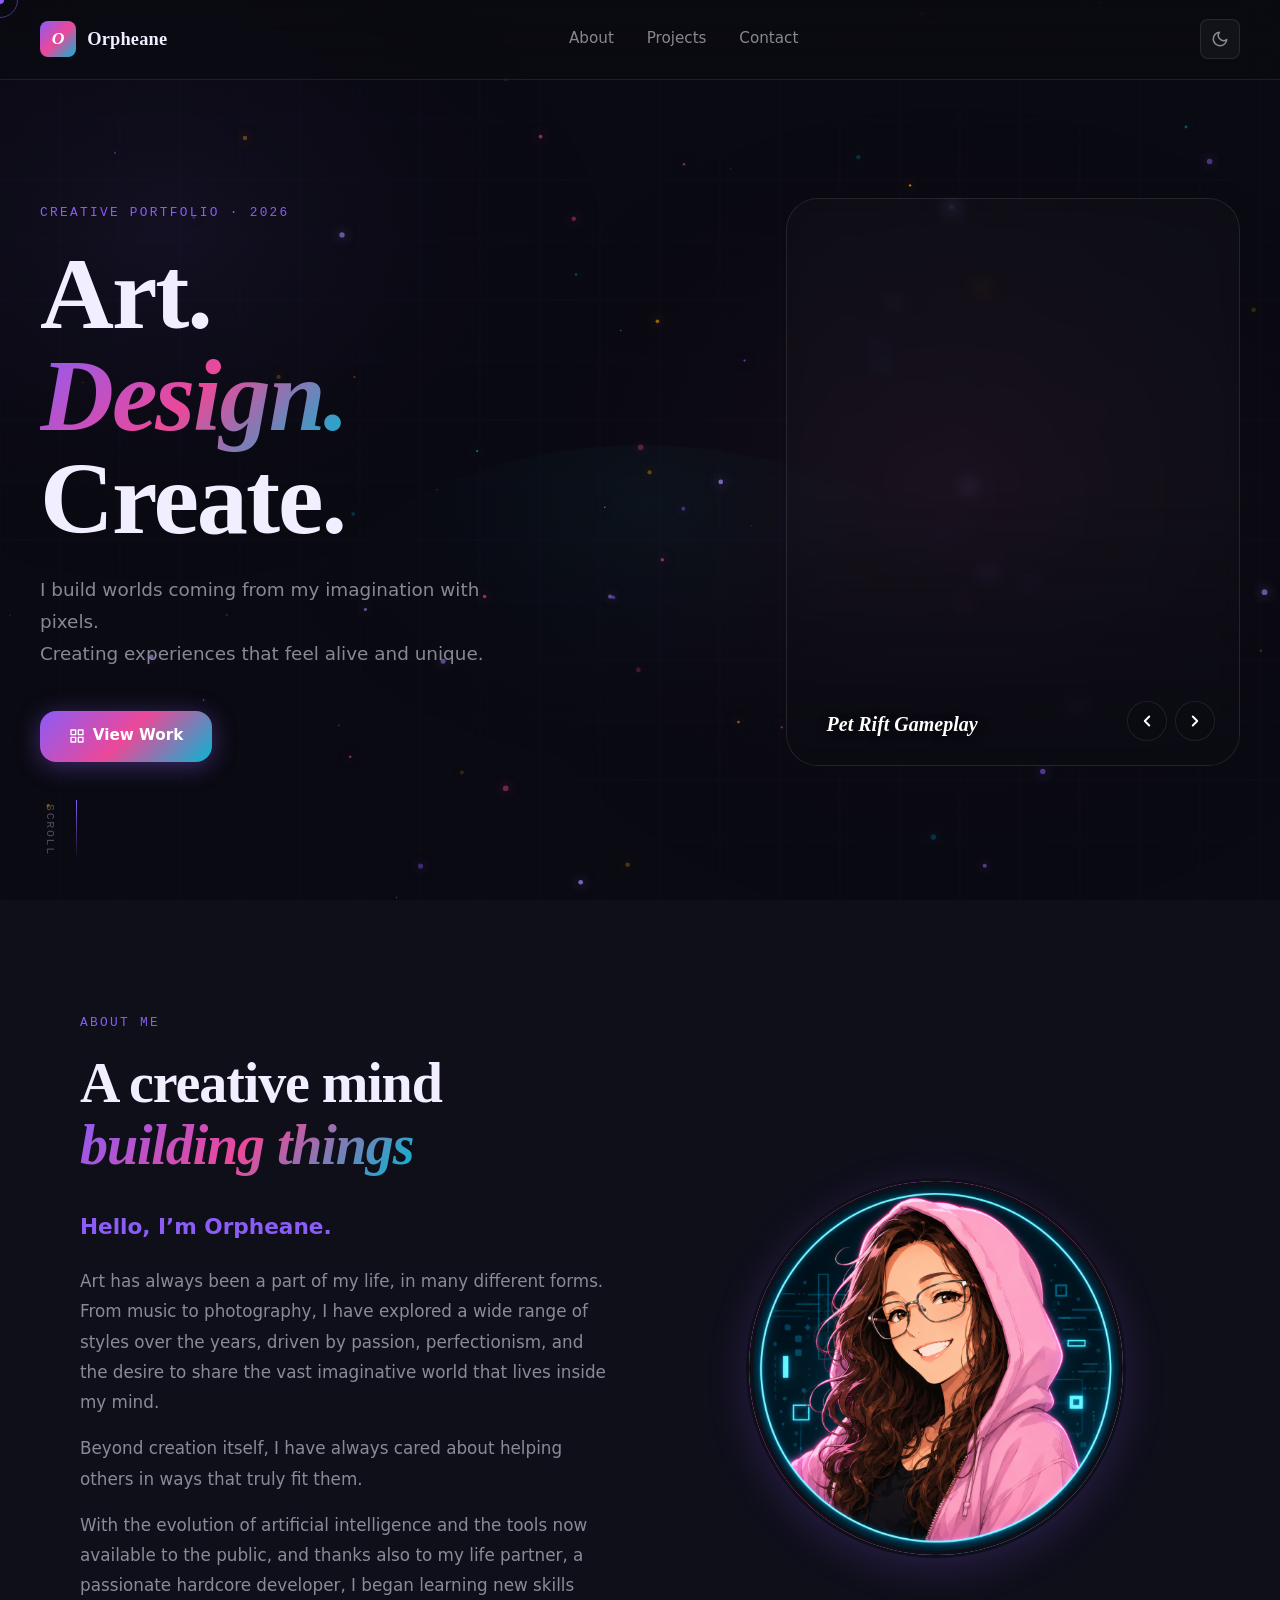
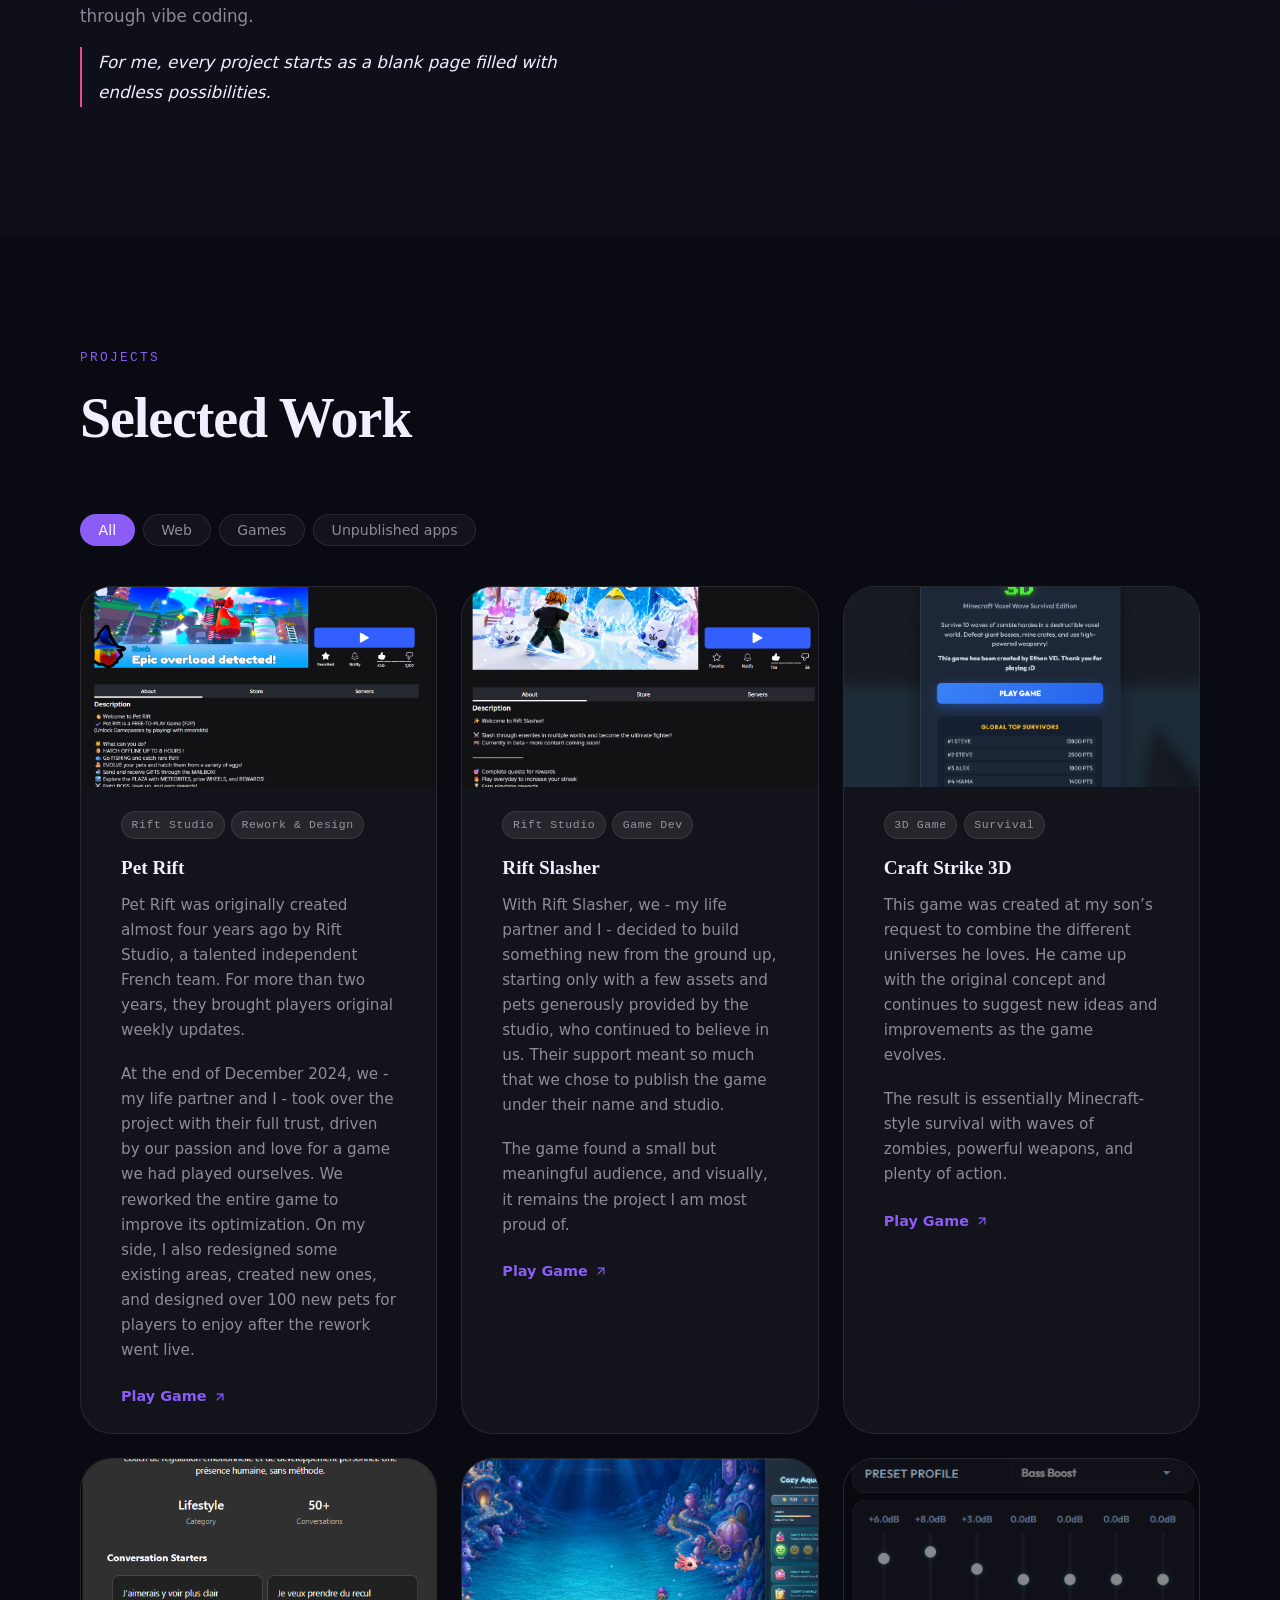
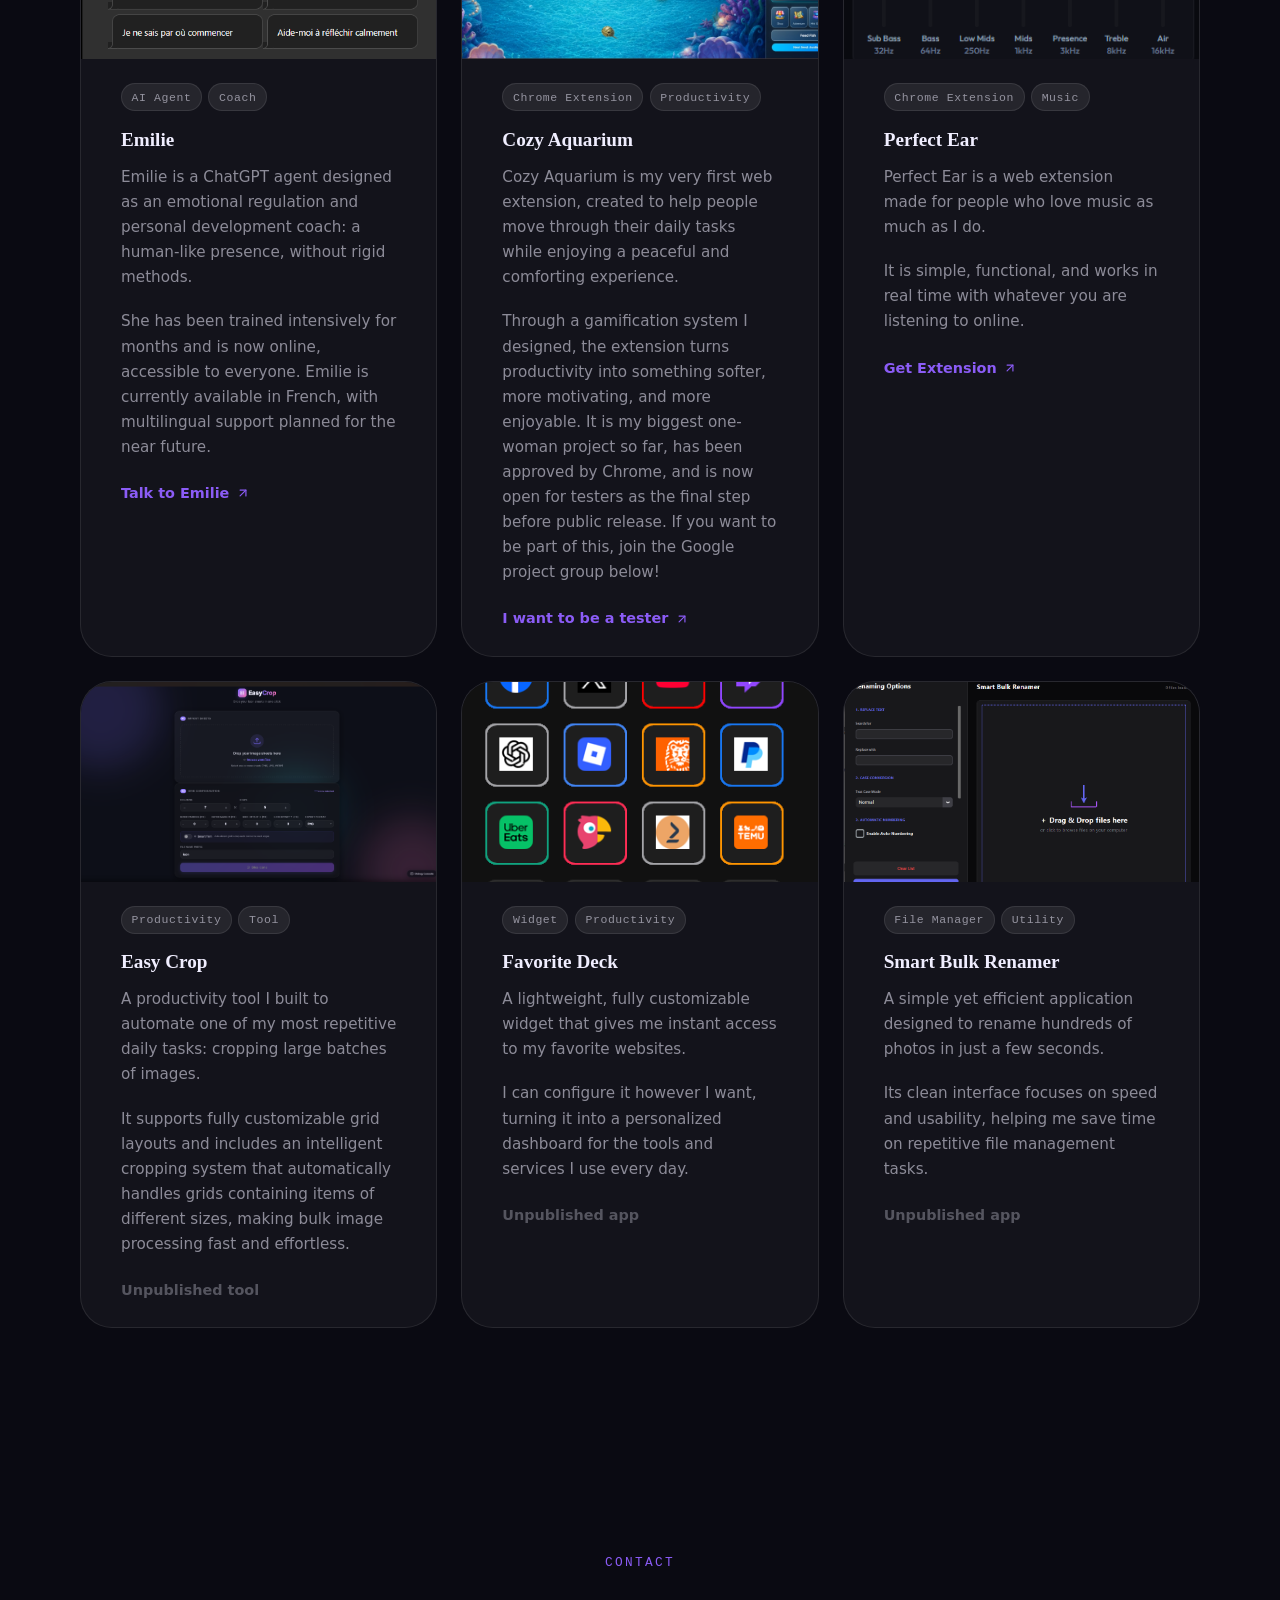
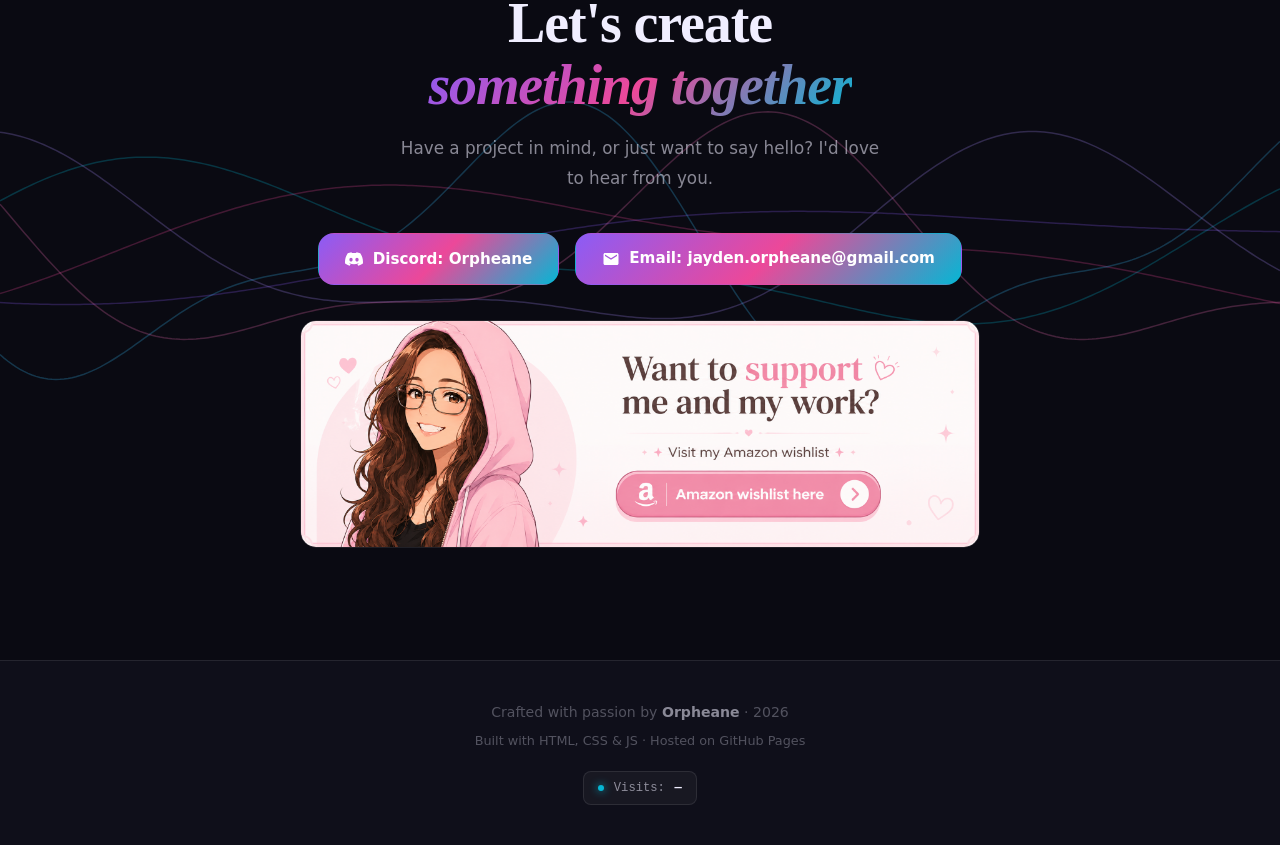
==== index.html @ b806d51a "Restore original intro text and include Chrome approval and beta testing call for Cozy Aquarium" ====
<!doctype html>
<html lang="en" data-theme="dark">
  <head>
    <meta charset="utf-8" />
    <meta name="viewport" content="width=device-width, initial-scale=1" />
    <meta name="description" content="Orpheane — Creative Portfolio. Art, Design, Web Development & Game Development." />
    <meta name="theme-color" content="#0a0a12" />
    <meta property="og:title" content="Orpheane | Creative Portfolio" />
    <meta property="og:description" content="Art, Design, Web & Game Development. Welcome to my creative universe." />
    <meta property="og:type" content="website" />
    <meta property="og:url" content="https://orpheane.github.io" />

    <title>Orpheane | Creative Portfolio</title>

    <!-- Security Headers / Policies -->
    <meta http-equiv="Content-Security-Policy" content="default-src 'self'; script-src 'self' 'unsafe-inline'; style-src 'self' 'unsafe-inline' https://fonts.googleapis.com; font-src 'self' https://fonts.gstatic.com; img-src 'self' data: https://api.visitorbadge.io https://img.shields.io; connect-src 'self' https://countapi.mileshilliard.com https://img.shields.io; media-src 'self'; frame-src 'self';" />
    <meta name="referrer" content="no-referrer-when-downgrade" />

    <!-- Clickjacking defense (Equivalent to X-Frame-Options: SAMEORIGIN) -->
    <script>
      if (self !== top) {
        top.location = self.location;
      }
    </script>

    <!-- JSON-LD Structured Data -->
    <script type="application/ld+json">
    {
      "@context": "https://schema.org",
      "@type": "Person",
      "name": "Orpheane",
      "url": "https://orpheane.github.io",
      "jobTitle": "Creative Developer & Artist",
      "description": "Creative developer and artist working across Art, Design, Web Development and Game Development.",
      "knowsAbout": ["Creative Design", "Web Development", "Game Development", "Digital Art", "UI/UX"]
    }
    </script>

    <link rel="preconnect" href="https://fonts.googleapis.com" />
    <link rel="preconnect" href="https://fonts.gstatic.com" crossorigin />
    <link href="https://fonts.googleapis.com/css2?family=Playfair+Display:ital,wght@0,400;0,700;0,900;1,400;1,700&family=DM+Sans:wght@300;400;500;600&family=DM+Mono:wght@400;500&display=swap" rel="stylesheet" />
    <link rel="stylesheet" href="styles.css?v=1.0.2" />
  </head>
  <body>

    <!-- ─── CUSTOM CURSOR ─────────────────────────────── -->
    <div id="cursor-dot" aria-hidden="true"></div>
    <div id="cursor-ring" aria-hidden="true"></div>

    <!-- ─── HEADER ────────────────────────────────────── -->
    <header class="site-header" id="site-header">
      <a class="brand" href="#top" aria-label="Orpheane — back to top">
        <span class="brand-mark" aria-hidden="true">O</span>
        <span class="brand-name">Orpheane</span>
      </a>

      <nav class="site-nav" aria-label="Main navigation">
        <a href="#about" class="nav-link">About</a>
        <a href="#projects" class="nav-link">Projects</a>
        <a href="#contact" class="nav-link">Contact</a>
      </nav>

      <button class="theme-toggle icon-btn" id="theme-toggle" type="button" aria-label="Toggle light/dark theme">
        <svg id="icon-moon" viewBox="0 0 24 24" fill="none" stroke="currentColor" stroke-width="2" stroke-linecap="round" stroke-linejoin="round" aria-hidden="true"><path d="M21 12.79A9 9 0 1 1 11.21 3 7 7 0 0 0 21 12.79z"/></svg>
        <svg id="icon-sun" viewBox="0 0 24 24" fill="none" stroke="currentColor" stroke-width="2" stroke-linecap="round" stroke-linejoin="round" aria-hidden="true" style="display:none"><circle cx="12" cy="12" r="5"/><line x1="12" y1="1" x2="12" y2="3"/><line x1="12" y1="21" x2="12" y2="23"/><line x1="4.22" y1="4.22" x2="5.64" y2="5.64"/><line x1="18.36" y1="18.36" x2="19.78" y2="19.78"/><line x1="1" y1="12" x2="3" y2="12"/><line x1="21" y1="12" x2="23" y2="12"/><line x1="4.22" y1="19.78" x2="5.64" y2="18.36"/><line x1="18.36" y1="5.64" x2="19.78" y2="4.22"/></svg>
      </button>

      <button class="hamburger icon-btn" id="hamburger" type="button" aria-label="Toggle menu" aria-expanded="false">
        <span></span><span></span><span></span>
      </button>
    </header>

    <!-- Mobile nav overlay -->
    <div class="mobile-nav" id="mobile-nav" aria-hidden="true">
      <nav aria-label="Mobile navigation">
        <a href="#about"    class="mobile-nav-link" tabindex="-1">About</a>
        <a href="#projects" class="mobile-nav-link" tabindex="-1">Projects</a>
        <a href="#contact"  class="mobile-nav-link" tabindex="-1">Contact</a>
      </nav>
    </div>

    <main id="top">

      <!-- ─── HERO ──────────────────────────────────────── -->
      <section class="hero-section" aria-labelledby="hero-title">
        <canvas id="hero-canvas" aria-hidden="true"></canvas>

        <div class="hero-grid-container">
          <div class="hero-content">
            <p class="eyebrow reveal">Creative Portfolio · 2026</p>
            <h1 id="hero-title" class="reveal reveal-delay-1">
              Art.<br/>
              <em>Design.</em><br/>
              Create.
            </h1>
            <p class="hero-lead reveal reveal-delay-2">
              I build worlds coming from my imagination with pixels.<br/>
              Creating experiences that feel alive and unique.
            </p>
            <div class="hero-ctas reveal reveal-delay-3">
              <a class="btn btn-primary" href="#projects">
                <svg viewBox="0 0 24 24" fill="none" stroke="currentColor" stroke-width="2" stroke-linecap="round" stroke-linejoin="round" aria-hidden="true"><rect x="3" y="3" width="7" height="7"/><rect x="14" y="3" width="7" height="7"/><rect x="14" y="14" width="7" height="7"/><rect x="3" y="14" width="7" height="7"/></svg>
                View Work
              </a>
            </div>
          </div>

          <!-- Hero right-side slider/carousel -->
          <div class="hero-slider-wrapper reveal reveal-delay-2">
            <div class="slider-controls">
              <button class="slider-btn prev" type="button" aria-label="Previous image">
                <svg viewBox="0 0 24 24" fill="none" stroke="currentColor" stroke-width="2.5" stroke-linecap="round" stroke-linejoin="round" aria-hidden="true"><polyline points="15 18 9 12 15 6"/></svg>
              </button>
              <button class="slider-btn next" type="button" aria-label="Next image">
                <svg viewBox="0 0 24 24" fill="none" stroke="currentColor" stroke-width="2.5" stroke-linecap="round" stroke-linejoin="round" aria-hidden="true"><polyline points="9 18 15 12 9 6"/></svg>
              </button>
            </div>
            <div class="hero-slider" id="hero-slider">
              <div class="slider-track" id="slider-track">
                <div class="slider-item">
                  <video class="hover-video" loop muted playsinline preload="auto">
                    <source src="assets/pet_rift_video.mp4" type="video/mp4" />
                  </video>
                  <div class="item-overlay"><span>Pet Rift Gameplay</span></div>
                </div>
                <div class="slider-item">
                  <video class="hover-video" loop muted playsinline preload="auto">
                    <source src="assets/rift_slasher_video.mp4" type="video/mp4" />
                  </video>
                  <div class="item-overlay"><span>Rift Slasher Battle</span></div>
                </div>
                <div class="slider-item">
                  <video class="hover-video" loop muted playsinline preload="auto">
                    <source src="assets/rift_slasher_map_video.mp4" type="video/mp4" />
                  </video>
                  <div class="item-overlay"><span>Rift Slasher Map</span></div>
                </div>
              </div>
            </div>
          </div>
        </div>

        <div class="hero-scroll-hint" aria-hidden="true">
          <span>Scroll</span>
          <div class="scroll-line"></div>
        </div>
      </section>

      <!-- ─── ABOUT ──────────────────────────────────────── -->
      <section class="section about-section" id="about" aria-labelledby="about-title">
        <div class="section-inner">
          <div class="about-text">
            <p class="eyebrow reveal">About Me</p>
            <h2 id="about-title" class="reveal reveal-delay-1">A creative mind<br/><em>building things</em></h2>
            
            <div class="about-spacer"></div>

            <div class="body-paragraphs reveal reveal-delay-2">
              <p class="body-text highlight-intro">Hello, I’m Orpheane.</p>
              <p class="body-text">
                Art has always been a part of my life, in many different forms. From music to photography, I have explored a wide range of styles over the years, driven by passion, perfectionism, and the desire to share the vast imaginative world that lives inside my mind.
              </p>
              <p class="body-text">
                Beyond creation itself, I have always cared about helping others in ways that truly fit them.
              </p>
              <p class="body-text">
                With the evolution of artificial intelligence and the tools now available to the public, and thanks also to my life partner, a passionate hardcore developer, I began learning new skills through vibe coding.
              </p>
              <p class="body-text text-conclusion">
                For me, every project starts as a blank page filled with endless possibilities.
              </p>
            </div>
          </div>

          <div class="about-profile reveal reveal-delay-2">
            <div class="profile-image-container">
              <img src="assets/profile.jpg" alt="Orpheane's Profile Picture" />
              <div class="profile-glow"></div>
            </div>
          </div>
        </div>
      </section>

      <!-- ─── PROJECTS ──────────────────────────────────── -->
      <section class="section projects-section" id="projects" aria-labelledby="projects-title">
        <div class="section-inner">
          <div class="section-header">
            <p class="eyebrow reveal">Projects</p>
            <h2 id="projects-title" class="reveal reveal-delay-1">Selected Work</h2>
          </div>

          <div class="project-filters reveal reveal-delay-2" role="list" aria-label="Project filters">
            <button class="filter-btn active" data-filter="all" type="button" role="listitem">All</button>
            <button class="filter-btn" data-filter="web" type="button" role="listitem">Web</button>
            <button class="filter-btn" data-filter="game" type="button" role="listitem">Games</button>
            <button class="filter-btn" data-filter="unpublished" type="button" role="listitem">Unpublished apps</button>
          </div>

          <div class="projects-grid" id="projects-grid">

            <!-- ─── GAMES ─── -->
            <article class="project-card reveal reveal-delay-2" data-category="game" tabindex="0" aria-label="Project: Pet Rift">
              <div class="project-visual" aria-hidden="true">
                <img class="project-img-preview" src="assets/pet_rift.png" alt="Pet Rift Game Screenshot" />
                <div class="zoom-icon-overlay">
                  <svg viewBox="0 0 24 24" fill="none" stroke="currentColor" stroke-width="2.5" stroke-linecap="round" stroke-linejoin="round"><circle cx="11" cy="11" r="8"/><line x1="21" y1="21" x2="16.65" y2="16.65"/><line x1="11" y1="8" x2="11" y2="14"/><line x1="8" y1="11" x2="14" y2="11"/></svg>
                </div>
              </div>
              <div class="project-info">
                <div class="project-tags">
                  <span class="tag">Rift Studio</span>
                  <span class="tag">Rework &amp; Design</span>
                </div>
                <h3>Pet Rift</h3>
                <p>
                  Pet Rift was originally created almost four years ago by Rift Studio, a talented independent French team. For more than two years, they brought players original weekly updates.
                </p>
                <p style="font-size: 0.95rem; color: var(--text-muted); margin-bottom: 1.2rem; line-height: 1.65;">
                  At the end of December 2024, we - my life partner and I - took over the project with their full trust, driven by our passion and love for a game we had played ourselves. We reworked the entire game to improve its optimization. On my side, I also redesigned some existing areas, created new ones, and designed over 100 new pets for players to enjoy after the rework went live.
                </p>
                <a class="project-link" href="https://www.roblox.com/games/11668367765/Pet-Rift" target="_blank" rel="noopener noreferrer" aria-label="Play Pet Rift on Roblox">
                  Play Game
                  <svg viewBox="0 0 24 24" fill="none" stroke="currentColor" stroke-width="2" stroke-linecap="round" stroke-linejoin="round" aria-hidden="true"><line x1="7" y1="17" x2="17" y2="7"/><polyline points="7 7 17 7 17 17"/></svg>
                </a>
              </div>
            </article>

            <article class="project-card reveal reveal-delay-3" data-category="game" tabindex="0" aria-label="Project: Rift Slasher">
              <div class="project-visual" aria-hidden="true">
                <img class="project-img-preview" src="assets/rift_slasher.png" alt="Rift Slasher Game Screenshot" />
                <div class="zoom-icon-overlay">
                  <svg viewBox="0 0 24 24" fill="none" stroke="currentColor" stroke-width="2.5" stroke-linecap="round" stroke-linejoin="round"><circle cx="11" cy="11" r="8"/><line x1="21" y1="21" x2="16.65" y2="16.65"/><line x1="11" y1="8" x2="11" y2="14"/><line x1="8" y1="11" x2="14" y2="11"/></svg>
                </div>
              </div>
              <div class="project-info">
                <div class="project-tags">
                  <span class="tag">Rift Studio</span>
                  <span class="tag">Game Dev</span>
                </div>
                <h3>Rift Slasher</h3>
                <p>
                  With Rift Slasher, we - my life partner and I - decided to build something new from the ground up, starting only with a few assets and pets generously provided by the studio, who continued to believe in us. Their support meant so much that we chose to publish the game under their name and studio.
                </p>
                <p style="font-size: 0.95rem; color: var(--text-muted); margin-bottom: 1.2rem; line-height: 1.65;">
                  The game found a small but meaningful audience, and visually, it remains the project I am most proud of.
                </p>
                <a class="project-link" href="https://www.roblox.com/games/17255321367/Rift-Slasher" target="_blank" rel="noopener noreferrer" aria-label="Play Rift Slasher on Roblox">
                  Play Game
                  <svg viewBox="0 0 24 24" fill="none" stroke="currentColor" stroke-width="2" stroke-linecap="round" stroke-linejoin="round" aria-hidden="true"><line x1="7" y1="17" x2="17" y2="7"/><polyline points="7 7 17 7 17 17"/></svg>
                </a>
              </div>
            </article>

            <article class="project-card reveal reveal-delay-1" data-category="game" tabindex="0" aria-label="Project: Craft Strike 3D">
              <div class="project-visual" aria-hidden="true">
                <img class="project-img-preview" src="assets/craft_strike_3d.png" alt="Craft Strike 3D Game Screenshot" />
                <div class="zoom-icon-overlay">
                  <svg viewBox="0 0 24 24" fill="none" stroke="currentColor" stroke-width="2.5" stroke-linecap="round" stroke-linejoin="round"><circle cx="11" cy="11" r="8"/><line x1="21" y1="21" x2="16.65" y2="16.65"/><line x1="11" y1="8" x2="11" y2="14"/><line x1="8" y1="11" x2="14" y2="11"/></svg>
                </div>
              </div>
              <div class="project-info">
                <div class="project-tags">
                  <span class="tag">3D Game</span>
                  <span class="tag">Survival</span>
                </div>
                <h3>Craft Strike 3D</h3>
                <p>
                  This game was created at my son’s request to combine the different universes he loves. He came up with the original concept and continues to suggest new ideas and improvements as the game evolves.
                </p>
                <p style="font-size: 0.95rem; color: var(--text-muted); margin-bottom: 1.2rem; line-height: 1.65;">
                  The result is essentially Minecraft-style survival with waves of zombies, powerful weapons, and plenty of action.
                </p>
                <a class="project-link" href="https://craftstrike3d.netlify.app/" target="_blank" rel="noopener noreferrer" aria-label="Play Craft Strike 3D on Netlify">
                  Play Game
                  <svg viewBox="0 0 24 24" fill="none" stroke="currentColor" stroke-width="2" stroke-linecap="round" stroke-linejoin="round" aria-hidden="true"><line x1="7" y1="17" x2="17" y2="7"/><polyline points="7 7 17 7 17 17"/></svg>
                </a>
              </div>
            </article>

            <!-- ─── WEB ─── -->
            <article class="project-card reveal reveal-delay-1" data-category="web" tabindex="0" aria-label="Project: Emilie">
              <div class="project-visual" aria-hidden="true">
                <img class="project-img-preview" src="assets/emilie.png" alt="Emilie AI Coach Screenshot" />
                <div class="zoom-icon-overlay">
                  <svg viewBox="0 0 24 24" fill="none" stroke="currentColor" stroke-width="2.5" stroke-linecap="round" stroke-linejoin="round"><circle cx="11" cy="11" r="8"/><line x1="21" y1="21" x2="16.65" y2="16.65"/><line x1="11" y1="8" x2="11" y2="14"/><line x1="8" y1="11" x2="14" y2="11"/></svg>
                </div>
              </div>
              <div class="project-info">
                <div class="project-tags">
                  <span class="tag">AI Agent</span>
                  <span class="tag">Coach</span>
                </div>
                <h3>Emilie</h3>
                <p>
                  Emilie is a ChatGPT agent designed as an emotional regulation and personal development coach: a human-like presence, without rigid methods.
                </p>
                <p style="font-size: 0.95rem; color: var(--text-muted); margin-bottom: 1.2rem; line-height: 1.65;">
                  She has been trained intensively for months and is now online, accessible to everyone. Emilie is currently available in French, with multilingual support planned for the near future.
                </p>
                <a class="project-link" href="https://chatgpt.com/g/g-697e383eec7081919125f11c37d87315-emilie" target="_blank" rel="noopener noreferrer" aria-label="Visit Emilie AI Coach">
                  Talk to Emilie
                  <svg viewBox="0 0 24 24" fill="none" stroke="currentColor" stroke-width="2" stroke-linecap="round" stroke-linejoin="round" aria-hidden="true"><line x1="7" y1="17" x2="17" y2="7"/><polyline points="7 7 17 7 17 17"/></svg>
                </a>
              </div>
            </article>

            <article class="project-card reveal reveal-delay-2" data-category="web" tabindex="0" aria-label="Project: Cozy Aquarium">
              <div class="project-visual" aria-hidden="true">
                <img class="project-img-preview" src="assets/cozy_aquarium.jpg" alt="Cozy Aquarium Extension Screenshot" />
                <div class="zoom-icon-overlay">
                  <svg viewBox="0 0 24 24" fill="none" stroke="currentColor" stroke-width="2.5" stroke-linecap="round" stroke-linejoin="round"><circle cx="11" cy="11" r="8"/><line x1="21" y1="21" x2="16.65" y2="16.65"/><line x1="11" y1="8" x2="11" y2="14"/><line x1="8" y1="11" x2="14" y2="11"/></svg>
                </div>
              </div>
              <div class="project-info">
                <div class="project-tags">
                  <span class="tag">Chrome Extension</span>
                  <span class="tag">Productivity</span>
                </div>
                <h3>Cozy Aquarium</h3>
                <p>
                  Cozy Aquarium is my very first web extension, created to help people move through their daily tasks while enjoying a peaceful and comforting experience.
                </p>
                <p style="font-size: 0.95rem; color: var(--text-muted); margin-bottom: 1.2rem; line-height: 1.65;">
                  Through a gamification system I designed, the extension turns productivity into something softer, more motivating, and more enjoyable. It is my biggest one-woman project so far, has been approved by Chrome, and is now open for testers as the final step before public release. If you want to be part of this, join the Google project group below!
                </p>
                <a class="project-link" href="https://groups.google.com/g/cozy-aquarium" target="_blank" rel="noopener noreferrer" aria-label="Join Cozy Aquarium beta testers group">
                  I want to be a tester
                  <svg viewBox="0 0 24 24" fill="none" stroke="currentColor" stroke-width="2" stroke-linecap="round" stroke-linejoin="round" aria-hidden="true"><line x1="7" y1="17" x2="17" y2="7"/><polyline points="7 7 17 7 17 17"/></svg>
                </a>
              </div>
            </article>

            <article class="project-card reveal reveal-delay-3" data-category="web" tabindex="0" aria-label="Project: Perfect Ear">
              <div class="project-visual" aria-hidden="true">
                <img class="project-img-preview" src="assets/perfect_ear.png" alt="Perfect Ear Extension Screenshot" />
                <div class="zoom-icon-overlay">
                  <svg viewBox="0 0 24 24" fill="none" stroke="currentColor" stroke-width="2.5" stroke-linecap="round" stroke-linejoin="round"><circle cx="11" cy="11" r="8"/><line x1="21" y1="21" x2="16.65" y2="16.65"/><line x1="11" y1="8" x2="11" y2="14"/><line x1="8" y1="11" x2="14" y2="11"/></svg>
                </div>
              </div>
              <div class="project-info">
                <div class="project-tags">
                  <span class="tag">Chrome Extension</span>
                  <span class="tag">Music</span>
                </div>
                <h3>Perfect Ear</h3>
                <p>
                  Perfect Ear is a web extension made for people who love music as much as I do.
                </p>
                <p style="font-size: 0.95rem; color: var(--text-muted); margin-bottom: 1.2rem; line-height: 1.65;">
                  It is simple, functional, and works in real time with whatever you are listening to online.
                </p>
                <a class="project-link" href="https://chromewebstore.google.com/detail/kigpbihaamfjdieahgdboignbjgohbbi" target="_blank" rel="noopener noreferrer" aria-label="Get Perfect Ear on Chrome Web Store">
                  Get Extension
                  <svg viewBox="0 0 24 24" fill="none" stroke="currentColor" stroke-width="2" stroke-linecap="round" stroke-linejoin="round" aria-hidden="true"><line x1="7" y1="17" x2="17" y2="7"/><polyline points="7 7 17 7 17 17"/></svg>
                </a>
              </div>
            </article>

            <!-- ─── UNPUBLISHED APPS ─── -->
            <article class="project-card reveal reveal-delay-1" data-category="unpublished" tabindex="0" aria-label="Project: Easy Crop">
              <div class="project-visual" aria-hidden="true">
                <img class="project-img-preview" src="assets/easy_crop.png" alt="Easy Crop App Screenshot" />
                <div class="zoom-icon-overlay">
                  <svg viewBox="0 0 24 24" fill="none" stroke="currentColor" stroke-width="2.5" stroke-linecap="round" stroke-linejoin="round"><circle cx="11" cy="11" r="8"/><line x1="21" y1="21" x2="16.65" y2="16.65"/><line x1="11" y1="8" x2="11" y2="14"/><line x1="8" y1="11" x2="14" y2="11"/></svg>
                </div>
              </div>
              <div class="project-info">
                <div class="project-tags">
                  <span class="tag">Productivity</span>
                  <span class="tag">Tool</span>
                </div>
                <h3>Easy Crop</h3>
                <p>
                  A productivity tool I built to automate one of my most repetitive daily tasks: cropping large batches of images.
                </p>
                <p style="font-size: 0.95rem; color: var(--text-muted); margin-bottom: 1.2rem; line-height: 1.65;">
                  It supports fully customizable grid layouts and includes an intelligent cropping system that automatically handles grids containing items of different sizes, making bulk image processing fast and effortless.
                </p>
                <span class="project-link muted">Unpublished tool</span>
              </div>
            </article>

            <article class="project-card reveal reveal-delay-2" data-category="unpublished" tabindex="0" aria-label="Project: Favorite Deck">
              <div class="project-visual" aria-hidden="true">
                <img class="project-img-preview" src="assets/favorite_deck.png" alt="Favorite Deck Widget Screenshot" />
                <div class="zoom-icon-overlay">
                  <svg viewBox="0 0 24 24" fill="none" stroke="currentColor" stroke-width="2.5" stroke-linecap="round" stroke-linejoin="round"><circle cx="11" cy="11" r="8"/><line x1="21" y1="21" x2="16.65" y2="16.65"/><line x1="11" y1="8" x2="11" y2="14"/><line x1="8" y1="11" x2="14" y2="11"/></svg>
                </div>
              </div>
              <div class="project-info">
                <div class="project-tags">
                  <span class="tag">Widget</span>
                  <span class="tag">Productivity</span>
                </div>
                <h3>Favorite Deck</h3>
                <p>
                  A lightweight, fully customizable widget that gives me instant access to my favorite websites.
                </p>
                <p style="font-size: 0.95rem; color: var(--text-muted); margin-bottom: 1.2rem; line-height: 1.65;">
                  I can configure it however I want, turning it into a personalized dashboard for the tools and services I use every day.
                </p>
                <span class="project-link muted">Unpublished app</span>
              </div>
            </article>

            <article class="project-card reveal reveal-delay-3" data-category="unpublished" tabindex="0" aria-label="Project: Smart Bulk Renamer">
              <div class="project-visual" aria-hidden="true">
                <img class="project-img-preview" src="assets/smart_bulk_renamer.png" alt="Smart Bulk Renamer App Screenshot" />
                <div class="zoom-icon-overlay">
                  <svg viewBox="0 0 24 24" fill="none" stroke="currentColor" stroke-width="2.5" stroke-linecap="round" stroke-linejoin="round"><circle cx="11" cy="11" r="8"/><line x1="21" y1="21" x2="16.65" y2="16.65"/><line x1="11" y1="8" x2="11" y2="14"/><line x1="8" y1="11" x2="14" y2="11"/></svg>
                </div>
              </div>
              <div class="project-info">
                <div class="project-tags">
                  <span class="tag">File Manager</span>
                  <span class="tag">Utility</span>
                </div>
                <h3>Smart Bulk Renamer</h3>
                <p>
                  A simple yet efficient application designed to rename hundreds of photos in just a few seconds.
                </p>
                <p style="font-size: 0.95rem; color: var(--text-muted); margin-bottom: 1.2rem; line-height: 1.65;">
                  Its clean interface focuses on speed and usability, helping me save time on repetitive file management tasks.
                </p>
                <span class="project-link muted">Unpublished app</span>
              </div>
            </article>

          </div>
        </div>
      </section>

      <!-- ─── CONTACT ───────────────────────────────────── -->
      <section class="section contact-section" id="contact" aria-labelledby="contact-title">
        <div class="contact-inner">
          <canvas id="contact-canvas" aria-hidden="true"></canvas>
          <div class="contact-content">
            <p class="eyebrow reveal">Contact</p>
            <h2 id="contact-title" class="reveal reveal-delay-1">Let's create<br/><em>something together</em></h2>
            <p class="body-text reveal reveal-delay-2">Have a project in mind, or just want to say hello? I'd love to hear from you.</p>
            <div class="contact-links reveal reveal-delay-3">
              <button class="contact-chip" id="discord-btn" type="button" aria-label="Copy Discord username">
                <svg viewBox="0 0 24 24" fill="currentColor" aria-hidden="true"><path d="M20.317 4.37a19.791 19.791 0 0 0-4.885-1.515.074.074 0 0 0-.079.037c-.21.375-.444.864-.608 1.25a18.27 18.27 0 0 0-5.487 0 12.64 12.64 0 0 0-.617-1.25.077.077 0 0 0-.079-.037A19.736 19.736 0 0 0 3.677 4.37a.07.07 0 0 0-.032.027C.533 9.046-.32 13.58.099 18.057a.082.082 0 0 0 .031.057 19.9 19.9 0 0 0 5.993 3.03.078.078 0 0 0 .084-.028c.462-.63.874-1.295 1.226-1.994.021-.041.001-.09-.041-.106a13.094 13.094 0 0 1-1.873-.894.077.077 0 0 1-.008-.128c.126-.093.252-.19.372-.287a.075.075 0 0 1 .077-.011c3.92 1.793 8.18 1.793 12.061 0a.073.073 0 0 1 .078.009c.12.099.246.195.373.289a.077.077 0 0 1-.006.127 12.299 12.299 0 0 1-1.873.894.077.077 0 0 0-.041.107c.36.698.772 1.362 1.225 1.993a.076.076 0 0 0 .084.028 19.839 19.839 0 0 0 6.002-3.03.077.077 0 0 0 .032-.054c.5-5.177-.838-9.674-3.549-13.66a.061.061 0 0 0-.031-.03zM8.02 15.33c-1.183 0-2.157-1.085-2.157-2.419 0-1.333.956-2.419 2.156-2.419 1.21 0 2.176 1.096 2.157 2.42 0 1.333-.955 2.418-2.156 2.418zm7.975 0c-1.183 0-2.157-1.085-2.157-2.419 0-1.333.955-2.419 2.156-2.419 1.21 0 2.176 1.096 2.157 2.42 0 1.333-.946 2.418-2.156 2.418z"/></svg>
                Discord: Orpheane
              </button>
              <a class="contact-chip" href="mailto:jayden.orpheane@gmail.com" aria-label="Send an email to jayden.orpheane@gmail.com">
                <svg viewBox="0 0 24 24" fill="currentColor" aria-hidden="true"><path d="M20 4H4c-1.1 0-1.99.9-1.99 2L2 18c0 1.1.9 2 2 2h16c1.1 0 2-.9 2-2V6c0-1.1-.9-2-2-2zm0 4l-8 5-8-5V6l8 5 8-5v2z"/></svg>
                Email: jayden.orpheane@gmail.com
              </a>
            </div>

            <div class="wishlist-banner-wrapper reveal reveal-delay-3">
              <a href="https://www.amazon.nl/hz/wishlist/ls/1JCP6EYRM71SI" target="_blank" rel="noopener noreferrer" aria-label="Want to support me and my work? Visit my Amazon wishlist">
                <img src="assets/amazon_wishlist_banner.png" alt="Want to support me and my work? Visit my Amazon wishlist" class="wishlist-banner-img" />
              </a>
            </div>
          </div>
        </div>
      </section>

    </main>

    <!-- ─── FOOTER ────────────────────────────────────── -->
    <footer class="site-footer">
      <p>Crafted with passion by <strong>Orpheane</strong> · 2026</p>
      <p class="footer-sub">Built with HTML, CSS &amp; JS · Hosted on GitHub Pages</p>
      <div class="visitor-counter" id="visitor-counter" aria-live="polite">
        <span class="counter-dot"></span>
        <span class="counter-label">Visits:</span>
        <span class="counter-value" id="counter-value">...</span>
      </div>
    </footer>

    <!-- ─── LIGHTBOX MODAL ────────────────────────────── -->
    <div id="lightbox" class="lightbox" aria-hidden="true" role="dialog" aria-label="Image zoom view">
      <button class="lightbox-close" aria-label="Close zoom view">&times;</button>
      <div class="lightbox-content">
        <img id="lightbox-img" src="" alt="Zoomed view" />
      </div>
    </div>

    <script src="script.js"></script>
  </body>
</html>
---- styles.css ----
/* =====================================================
   Orpheane Portfolio — styles.css
   ===================================================== */

/* ── FONTS & RESET ──────────────────────────────────── */
*, *::before, *::after { box-sizing: border-box; margin: 0; padding: 0; }

:root {
  /* Color tokens — dark mode (default) */
  --bg:            #0a0a12;
  --bg-2:          #0f0f1a;
  --bg-3:          #141428;
  --surface:       rgba(255,255,255,0.04);
  --surface-strong:rgba(255,255,255,0.08);
  --border:        rgba(255,255,255,0.09);
  --text:          #f0eeff;
  --text-muted:    rgba(240,238,255,0.55);
  --text-faint:    rgba(240,238,255,0.3);

  /* Accent palette */
  --violet:  #8b5cf6;
  --magenta: #ec4899;
  --teal:    #06b6d4;
  --gold:    #f59e0b;

  --accent:       var(--violet);
  --accent-glow:  rgba(139,92,246,0.35);
  --accent-2:     var(--magenta);
  --accent-3:     var(--teal);

  /* Gradients */
  --grad-hero:   linear-gradient(135deg, #8b5cf6 0%, #ec4899 50%, #06b6d4 100%);
  --grad-subtle: linear-gradient(135deg, rgba(139,92,246,0.15) 0%, rgba(236,72,153,0.1) 100%);

  /* Spacing */
  --gap-xs: 0.5rem;
  --gap-sm: 1rem;
  --gap-md: 1.5rem;
  --gap-lg: 2.5rem;
  --gap-xl: 4rem;
  --gap-2xl: 7rem;

  /* Typography */
  --font-head: 'Playfair Display', Georgia, serif;
  --font-body: 'DM Sans', system-ui, sans-serif;
  --font-mono: 'DM Mono', monospace;

  /* Radius */
  --r-sm: 8px;
  --r-md: 16px;
  --r-lg: 24px;
  --r-xl: 32px;

  /* Transitions */
  --ease: cubic-bezier(0.25, 0.46, 0.45, 0.94);
  --ease-spring: cubic-bezier(0.175, 0.885, 0.32, 1.275);
}

[data-theme="light"] {
  --bg:            #faf9ff;
  --bg-2:          #f3f1ff;
  --bg-3:          #ece9ff;
  --surface:       rgba(0,0,0,0.04);
  --surface-strong:rgba(0,0,0,0.08);
  --border:        rgba(0,0,0,0.1);
  --text:          #12101f;
  --text-muted:    rgba(18,16,31,0.6);
  --text-faint:    rgba(18,16,31,0.35);
  --accent-glow:   rgba(139,92,246,0.2);
}

html { scroll-behavior: smooth; font-size: 16px; }

body {
  font-family: var(--font-body);
  background: var(--bg);
  color: var(--text);
  line-height: 1.7;
  overflow-x: hidden;
  transition: background 0.4s var(--ease), color 0.4s var(--ease);
}

a { color: inherit; text-decoration: none; }
img, svg { display: block; }
button { cursor: pointer; font-family: inherit; border: none; background: none; }
ul { list-style: none; }

/* ── CUSTOM CURSOR ──────────────────────────────────── */
#cursor-dot, #cursor-ring {
  position: fixed;
  top: 0; left: 0;
  pointer-events: none;
  z-index: 9999;
  transform: translate(-50%, -50%);
  transition-property: transform, opacity;
  transition-timing-function: var(--ease);
}
#cursor-dot {
  width: 8px; height: 8px;
  border-radius: 50%;
  background: var(--violet);
  transition-duration: 0.08s;
}
#cursor-ring {
  width: 36px; height: 36px;
  border-radius: 50%;
  border: 1.5px solid rgba(139,92,246,0.5);
  transition-duration: 0.18s;
}
body.cursor-hover #cursor-dot  { transform: translate(-50%,-50%) scale(2); background: var(--magenta); }
body.cursor-hover #cursor-ring { transform: translate(-50%,-50%) scale(1.5); border-color: rgba(236,72,153,0.6); }
@media (pointer: coarse) { #cursor-dot, #cursor-ring { display: none; } }

/* ── HEADER ─────────────────────────────────────────── */
.site-header {
  position: fixed;
  top: 0; left: 0; right: 0;
  z-index: 100;
  display: flex;
  align-items: center;
  justify-content: space-between;
  padding: 1.2rem 2.5rem;
  backdrop-filter: blur(20px);
  -webkit-backdrop-filter: blur(20px);
  background: rgba(10,10,18,0.6);
  border-bottom: 1px solid var(--border);
  transition: background 0.4s var(--ease), padding 0.3s var(--ease);
}
[data-theme="light"] .site-header {
  background: rgba(250,249,255,0.75);
}
.site-header.scrolled {
  padding-top: 0.9rem;
  padding-bottom: 0.9rem;
}

.brand {
  display: flex; align-items: center; gap: 0.7rem;
  font-family: var(--font-head);
  font-weight: 700;
  font-size: 1.15rem;
}
.brand-mark {
  width: 36px; height: 36px;
  display: grid; place-items: center;
  background: var(--grad-hero);
  border-radius: var(--r-sm);
  color: #fff;
  font-size: 1.1rem;
  font-style: italic;
}
.brand-name { letter-spacing: 0.01em; }

.site-nav {
  display: flex; gap: 0.25rem;
}
.nav-link {
  padding: 0.45rem 0.9rem;
  border-radius: var(--r-sm);
  font-size: 0.95rem;
  font-weight: 500;
  color: var(--text-muted);
  transition: color 0.2s, background 0.2s;
}
.nav-link:hover, .nav-link:focus-visible {
  color: var(--text);
  background: var(--surface-strong);
}

.icon-btn {
  display: grid; place-items: center;
  width: 40px; height: 40px;
  border-radius: var(--r-sm);
  color: var(--text-muted);
  background: var(--surface);
  border: 1px solid var(--border);
  transition: color 0.2s, background 0.2s;
}
.icon-btn:hover { color: var(--text); background: var(--surface-strong); }
.icon-btn svg { width: 18px; height: 18px; }

.hamburger { display: none; flex-direction: column; gap: 5px; padding: 10px; }
.hamburger span {
  display: block; width: 20px; height: 1.5px;
  background: var(--text);
  transition: transform 0.3s var(--ease), opacity 0.3s;
}
.hamburger.open span:nth-child(1) { transform: translateY(6.5px) rotate(45deg); }
.hamburger.open span:nth-child(2) { opacity: 0; }
.hamburger.open span:nth-child(3) { transform: translateY(-6.5px) rotate(-45deg); }

/* Mobile nav */
.mobile-nav {
  position: fixed; inset: 0;
  z-index: 99;
  background: var(--bg);
  display: grid; place-items: center;
  opacity: 0;
  pointer-events: none;
  transition: opacity 0.3s var(--ease);
}
.mobile-nav.open { opacity: 1; pointer-events: all; }
.mobile-nav nav { display: flex; flex-direction: column; gap: 2rem; text-align: center; }
.mobile-nav-link {
  font-family: var(--font-head);
  font-size: 2.5rem;
  font-weight: 700;
  color: var(--text-muted);
  transition: color 0.2s;
}
.mobile-nav-link:hover { color: var(--text); }

@media (max-width: 768px) {
  .site-nav { display: none; }
  .hamburger { display: flex; }
}

/* ── HERO ────────────────────────────────────────────── */
.hero-section {
  position: relative;
  min-height: 100dvh;
  display: flex;
  align-items: center;
  padding: 8rem 2.5rem 4rem;
  overflow: hidden;
}
#hero-canvas {
  position: absolute;
  inset: 0;
  width: 100%; height: 100%;
  z-index: 0;
}
.hero-grid-container {
  display: grid;
  grid-template-columns: 1.2fr 0.8fr;
  align-items: center;
  gap: var(--gap-xl);
  width: 100%;
  max-width: 1200px;
  margin: 0 auto;
  position: relative;
  z-index: 1;
}
.hero-content {
  max-width: 680px;
}
.eyebrow {
  font-family: var(--font-mono);
  font-size: 0.8rem;
  font-weight: 500;
  letter-spacing: 0.18em;
  text-transform: uppercase;
  color: var(--violet);
  margin-bottom: 1.2rem;
}
h1 {
  font-family: var(--font-head);
  font-size: clamp(3.5rem, 8vw, 6.8rem);
  font-weight: 900;
  line-height: 1.0;
  letter-spacing: -0.02em;
  margin-bottom: 1.5rem;
}
h1 em {
  font-style: italic;
  background: var(--grad-hero);
  -webkit-background-clip: text;
  -webkit-text-fill-color: transparent;
  background-clip: text;
}
.hero-lead {
  font-size: 1.15rem;
  color: var(--text-muted);
  max-width: 480px;
  margin-bottom: 2.5rem;
  line-height: 1.75;
}
.hero-ctas {
  display: flex; gap: 1rem; flex-wrap: wrap;
}
.btn {
  display: inline-flex; align-items: center; gap: 0.5rem;
  padding: 0.8rem 1.8rem;
  border-radius: var(--r-md);
  font-size: 0.95rem;
  font-weight: 600;
  transition: transform 0.2s var(--ease-spring), box-shadow 0.2s var(--ease), background 0.2s;
}
.btn svg { width: 16px; height: 16px; }
.btn:hover { transform: translateY(-2px); }
.btn:active { transform: translateY(0); }
.btn-primary {
  background: var(--grad-hero);
  color: #fff;
  box-shadow: 0 4px 24px rgba(139,92,246,0.4);
}
.btn-primary:hover { box-shadow: 0 8px 36px rgba(139,92,246,0.55); }
.btn-ghost {
  background: var(--surface-strong);
  color: var(--text);
  border: 1px solid var(--border);
}
.btn-ghost:hover { background: var(--surface); border-color: rgba(139,92,246,0.4); }

/* Sneakpeek Slider Styles */
.hero-slider-wrapper {
  position: relative;
  width: 100%;
  aspect-ratio: 4 / 5;
  background: rgba(255, 255, 255, 0.02);
  border: 1px solid var(--border);
  border-radius: var(--r-xl);
  overflow: hidden;
  backdrop-filter: blur(8px);
}
.hero-slider {
  width: 100%;
  height: 100%;
  overflow: hidden;
}
.slider-track {
  display: flex;
  height: 100%;
  width: 300%; /* 3 items */
  transition: transform 0.6s cubic-bezier(0.25, 1, 0.5, 1);
}
.slider-item {
  width: 33.333%;
  height: 100%;
  position: relative;
}
.slider-item img, .slider-item video {
  width: 100%;
  height: 100%;
  object-fit: cover;
  pointer-events: none;
}
.item-overlay {
  position: absolute;
  inset: 0;
  background: linear-gradient(to top, rgba(10,10,18,0.85) 0%, rgba(10,10,18,0) 50%);
  display: flex;
  align-items: flex-end;
  padding: var(--gap-md) var(--gap-lg);
}
.item-overlay span {
  font-family: var(--font-head);
  font-size: 1.25rem;
  font-weight: 700;
  font-style: italic;
  color: #fff;
  text-shadow: 0 2px 10px rgba(0,0,0,0.5);
}
.slider-controls {
  position: absolute;
  bottom: 1.5rem;
  right: 1.5rem;
  display: flex;
  gap: 0.5rem;
  z-index: 5;
}
.slider-btn {
  width: 40px;
  height: 40px;
  border-radius: 50%;
  background: rgba(10, 10, 18, 0.7);
  border: 1px solid var(--border);
  color: #fff;
  display: grid;
  place-items: center;
  transition: background 0.2s, border-color 0.2s, transform 0.2s;
  backdrop-filter: blur(4px);
}
.slider-btn:hover {
  background: var(--violet);
  border-color: transparent;
  transform: scale(1.05);
}
.slider-btn:active {
  transform: scale(0.95);
}
.slider-btn svg {
  width: 18px;
  height: 18px;
}

.hero-scroll-hint {
  position: absolute;
  bottom: 2.5rem; left: 2.5rem;
  display: flex; align-items: center; gap: 1rem;
  z-index: 1;
}
.hero-scroll-hint span {
  font-family: var(--font-mono);
  font-size: 0.72rem;
  letter-spacing: 0.15em;
  text-transform: uppercase;
  color: var(--text-faint);
  writing-mode: vertical-rl;
}
.scroll-line {
  width: 1px; height: 60px;
  background: linear-gradient(to bottom, var(--violet), transparent);
  animation: scroll-pulse 2s ease-in-out infinite;
}
@keyframes scroll-pulse {
  0%, 100% { opacity: 0.3; transform: scaleY(1); }
  50%       { opacity: 1;   transform: scaleY(1.2); }
}

/* ── SECTIONS ────────────────────────────────────────── */
.section {
  padding: var(--gap-2xl) 0;
}
.section-inner {
  max-width: 1200px;
  margin: 0 auto;
  padding: 0 2.5rem;
}
.section-header { margin-bottom: var(--gap-xl); }

h2 {
  font-family: var(--font-head);
  font-size: clamp(2rem, 5vw, 3.5rem);
  font-weight: 900;
  line-height: 1.1;
  letter-spacing: -0.02em;
  margin-top: 0.5rem;
}
h2 em {
  font-style: italic;
  background: var(--grad-hero);
  -webkit-background-clip: text;
  -webkit-text-fill-color: transparent;
  background-clip: text;
}
h3 {
  font-family: var(--font-head);
  font-size: 1.2rem;
  font-weight: 700;
  margin-bottom: 0.5rem;
}
.body-text {
  font-size: 1.05rem;
  color: var(--text-muted);
  max-width: 560px;
  line-height: 1.8;
  margin-bottom: 1rem;
}

/* ── ABOUT ───────────────────────────────────────────── */
.about-section { background: var(--bg-2); }
.about-section .section-inner {
  display: grid;
  grid-template-columns: 1fr 1fr;
  gap: var(--gap-xl);
  align-items: center;
}
.about-spacer {
  height: 2rem;
}
.highlight-intro {
  font-size: 1.35rem;
  font-weight: 600;
  color: var(--violet);
  margin-bottom: 1.2rem;
}
.text-conclusion {
  font-style: italic;
  color: var(--text);
  font-weight: 500;
  border-left: 2px solid var(--magenta);
  padding-left: 1rem;
}
.about-profile {
  display: flex;
  justify-content: center;
  align-items: center;
}
.profile-image-container {
  position: relative;
  width: 100%;
  max-width: 380px;
  aspect-ratio: 1 / 1;
  border-radius: 50%;
  overflow: hidden;
  border: 3px solid transparent;
  background-image: var(--grad-hero);
  background-origin: border-box;
  background-clip: content-box, border-box;
  box-shadow: 0 10px 40px rgba(139, 92, 246, 0.2);
  transition: transform 0.4s var(--ease-spring), box-shadow 0.4s var(--ease);
}
.profile-image-container:hover {
  transform: scale(1.03) rotate(2deg);
  box-shadow: 0 15px 50px rgba(139, 92, 246, 0.35);
}
.profile-image-container img {
  width: 100%;
  height: 100%;
  object-fit: cover;
  border-radius: 50%;
  padding: 4px; /* Space to show the gradient border */
  background: var(--bg-2);
}
.profile-glow {
  position: absolute;
  inset: -10px;
  background: var(--grad-hero);
  filter: blur(25px);
  opacity: 0.15;
  z-index: -1;
  border-radius: 50%;
  pointer-events: none;
}

@media (max-width: 900px) {
  .about-section .section-inner { grid-template-columns: 1fr; }
  .profile-image-container { max-width: 300px; }
}

/* ── PROJECTS ────────────────────────────────────────── */
.projects-section { background: var(--bg); }
.project-filters {
  display: flex; gap: 0.5rem; flex-wrap: wrap;
  margin-bottom: var(--gap-lg);
}
.filter-btn {
  padding: 0.45rem 1.1rem;
  border-radius: 100px;
  font-size: 0.88rem;
  font-weight: 500;
  color: var(--text-muted);
  background: var(--surface);
  border: 1px solid var(--border);
  transition: background 0.2s, color 0.2s, border-color 0.2s;
}
.filter-btn:hover { color: var(--text); background: var(--surface-strong); }
.filter-btn.active {
  background: var(--violet);
  color: #fff;
  border-color: transparent;
}

.projects-grid {
  display: grid;
  grid-template-columns: repeat(auto-fill, minmax(340px, 1fr));
  gap: var(--gap-md);
}
.project-card {
  background: var(--surface);
  border: 1px solid var(--border);
  border-radius: var(--r-xl);
  overflow: hidden;
  transition: transform 0.35s var(--ease-spring), box-shadow 0.35s var(--ease), border-color 0.3s, opacity 0.3s;
}
.project-card:hover, .project-card:focus-visible {
  transform: translateY(-6px);
  box-shadow: 0 20px 60px rgba(0,0,0,0.3);
  border-color: rgba(139,92,246,0.4);
  outline: none;
}
.project-card.featured { grid-column: span 2; }
@media (max-width: 760px) { .project-card.featured { grid-column: span 1; } }
.project-card.hidden { display: none; }

/* Project Visual container */
.project-visual {
  position: relative;
  height: 200px;
  overflow: hidden;
  display: flex;
  align-items: center;
  justify-content: center;
}

/* Project visuals with actual screenshots */
.project-img-preview {
  width: 100%;
  height: 100%;
  object-fit: cover;
  transition: transform 0.4s var(--ease);
}
.project-card:hover .project-img-preview {
  transform: scale(1.05);
}
.zoom-icon-overlay {
  position: absolute;
  inset: 0;
  background: rgba(139, 92, 246, 0.4);
  opacity: 0;
  display: grid;
  place-items: center;
  transition: opacity 0.3s var(--ease);
  cursor: pointer;
  z-index: 2;
}
.project-visual:hover .zoom-icon-overlay {
  opacity: 1;
}
.zoom-icon-overlay svg {
  width: 32px;
  height: 32px;
  color: #fff;
  transform: scale(0.8);
  transition: transform 0.3s var(--ease-spring);
}
.project-visual:hover .zoom-icon-overlay svg {
  transform: scale(1);
}

/* Lightbox Modal */
.lightbox {
  position: fixed;
  inset: 0;
  background: rgba(10, 10, 18, 0.95);
  backdrop-filter: blur(10px);
  -webkit-backdrop-filter: blur(10px);
  z-index: 9999;
  display: flex;
  align-items: center;
  justify-content: center;
  opacity: 0;
  pointer-events: none;
  transition: opacity 0.3s var(--ease);
}
.lightbox.open {
  opacity: 1;
  pointer-events: all;
}
.lightbox-content {
  max-width: 90vw;
  max-height: 85vh;
  transform: scale(0.95);
  transition: transform 0.3s var(--ease-spring);
}
.lightbox.open .lightbox-content {
  transform: scale(1);
}
.lightbox-content img {
  width: auto;
  height: auto;
  max-width: 100%;
  max-height: 85vh;
  border-radius: var(--r-md);
  border: 1px solid var(--border);
  box-shadow: 0 20px 80px rgba(0, 0, 0, 0.5);
  object-fit: contain;
}
.lightbox-close {
  position: absolute;
  top: 1.5rem;
  right: 1.5rem;
  font-size: 2.5rem;
  color: var(--text-muted);
  transition: color 0.2s, transform 0.2s;
  width: 44px; height: 44px;
  display: grid; place-items: center;
}
.lightbox-close:hover {
  color: #fff;
  transform: rotate(90deg);
}

/* Custom Project Gradients */
.pv-gradient-sandbox { background: linear-gradient(135deg, #2c1b18, #4d2b24, #1b263b); }
.pv-gradient-rift { background: linear-gradient(135deg, #120024, #2a0845, #004e92); }
.pv-gradient-slasher { background: linear-gradient(135deg, #1f0000, #4a0000, #31004a); }
.pv-gradient-emilie { background: linear-gradient(135deg, #0f1c1b, #193c39, #1b1622); }
.pv-gradient-aquarium { background: linear-gradient(135deg, #061e2b, #004b6e, #0e302f); }
.pv-gradient-ear { background: linear-gradient(135deg, #1c0f2b, #43195d, #491329); }

.pv-shape {
  position: absolute;
  border-radius: 50%;
  opacity: 0.4;
  filter: blur(30px);
  animation: float-shape 6s ease-in-out infinite;
}
.s1 { width: 180px; height: 180px; background: var(--violet); top: -40px; left: -40px; }
.s2 { width: 140px; height: 140px; background: var(--magenta); bottom: -30px; right: -30px; animation-delay: -3s; }
.s3 { width: 160px; height: 160px; background: var(--magenta); top: -30px; right: -30px; }
.s4 { width: 100px; height: 100px; background: var(--violet); bottom: -20px; left: -20px; animation-delay: -2s; }
.s5 { width: 150px; height: 150px; background: var(--teal); top: -20px; left: 20%; }
.s6 { width: 120px; height: 120px; background: var(--violet); bottom: -30px; right: 10%; animation-delay: -4s; }
.s7 { width: 130px; height: 130px; background: var(--gold); top: -20px; right: 20%; }
.s8 { width: 110px; height: 110px; background: var(--teal); bottom: -20px; left: 10%; animation-delay: -1s; }
@keyframes float-shape {
  0%, 100% { transform: translate(0,0) scale(1); }
  33%       { transform: translate(12px,-8px) scale(1.08); }
  66%       { transform: translate(-8px,10px) scale(0.95); }
}
.pv-label {
  position: relative; z-index: 1;
  font-family: var(--font-head);
  font-size: 2rem;
  font-weight: 900;
  font-style: italic;
  color: rgba(255,255,255,0.25);
  letter-spacing: -0.02em;
}

.project-info { padding: var(--gap-md) var(--gap-lg); }
.project-tags { display: flex; gap: 0.4rem; flex-wrap: wrap; margin-bottom: 0.8rem; }
.tag {
  font-family: var(--font-mono);
  font-size: 0.72rem;
  font-weight: 500;
  letter-spacing: 0.05em;
  padding: 0.2rem 0.6rem;
  border-radius: 100px;
  background: var(--surface-strong);
  border: 1px solid var(--border);
  color: var(--text-muted);
}
.project-info h3 { margin-bottom: 0.5rem; }
.project-info p { font-size: 0.95rem; color: var(--text-muted); margin-bottom: 1.2rem; line-height: 1.65; }
.project-link {
  display: inline-flex; align-items: center; gap: 0.4rem;
  font-size: 0.9rem;
  font-weight: 600;
  color: var(--violet);
  transition: gap 0.2s var(--ease-spring), color 0.2s;
}
.project-link svg { width: 14px; height: 14px; transition: transform 0.2s var(--ease-spring); }
.project-link:hover { color: var(--magenta); gap: 0.65rem; }
.project-link:hover svg { transform: translate(2px,-2px); }
.project-link.muted { color: var(--text-faint); cursor: default; pointer-events: none; }

/* ── SKILLS ──────────────────────────────────────────── */
.skills-section { background: var(--bg-2); }
.skills-grid {
  display: grid;
  grid-template-columns: repeat(auto-fill, minmax(300px, 1fr));
  gap: var(--gap-lg);
}
.skill-group {
  background: var(--surface);
  border: 1px solid var(--border);
  border-radius: var(--r-xl);
  padding: var(--gap-lg);
}
.skill-group-title {
  display: flex; align-items: center; gap: 0.75rem;
  font-family: var(--font-head);
  font-size: 1.1rem;
  font-weight: 700;
  margin-bottom: 1.5rem;
  color: var(--text);
}
.skill-group-title svg { width: 20px; height: 20px; color: var(--violet); }
.skill-list { display: flex; flex-direction: column; gap: 0.9rem; }
.skill-list li { display: flex; flex-direction: column; gap: 0.4rem; }
.skill-name { font-size: 0.88rem; font-weight: 500; color: var(--text-muted); }
.skill-bar {
  height: 4px;
  background: var(--surface-strong);
  border-radius: 100px;
  overflow: hidden;
}
.skill-fill {
  height: 100%;
  width: 0;
  border-radius: 100px;
  background: var(--grad-hero);
  transition: width 1.2s var(--ease);
}
.skill-fill.animated { width: var(--fill); }

/* ── CONTACT ─────────────────────────────────────────── */
.contact-section { background: var(--bg); padding: 0; }
.contact-inner {
  position: relative;
  min-height: 520px;
  display: flex; align-items: center; justify-content: center;
  overflow: hidden;
}
#contact-canvas {
  position: absolute; inset: 0;
  width: 100%; height: 100%;
}
.contact-content {
  position: relative; z-index: 1;
  text-align: center;
  padding: var(--gap-2xl) 2rem;
}
.contact-content h2 { margin-bottom: 1rem; }
.contact-content .body-text {
  margin: 0 auto 2.5rem;
  max-width: 480px;
  text-align: center;
}
.contact-links { display: flex; gap: 1rem; justify-content: center; flex-wrap: wrap; }
.contact-chip {
  display: inline-flex; align-items: center; gap: 0.6rem;
  padding: 0.75rem 1.6rem;
  border-radius: var(--r-md);
  font-size: 0.95rem;
  font-weight: 600;
  background: var(--grad-hero);
  border: 1px solid transparent;
  color: #fff;
  transition: background 0.2s, border-color 0.2s, transform 0.25s var(--ease-spring), box-shadow 0.25s var(--ease);
}
.contact-chip svg { width: 18px; height: 18px; }
.contact-chip:hover {
  transform: translateY(-3px);
  box-shadow: 0 8px 30px rgba(139,92,246,0.45);
}

.wishlist-banner-wrapper {
  margin-top: 2.2rem;
  display: flex;
  justify-content: center;
}
.wishlist-banner-wrapper a {
  display: inline-block;
  max-width: 680px;
  width: 100%;
  border-radius: var(--r-md);
  overflow: hidden;
}
.wishlist-banner-img {
  width: 100%;
  height: auto;
  display: block;
  border-radius: var(--r-md);
  border: 1px solid var(--border);
  box-shadow: 0 10px 30px rgba(0, 0, 0, 0.3);
  transition: transform 0.35s var(--ease-spring), box-shadow 0.35s var(--ease), border-color 0.35s var(--ease);
}
.wishlist-banner-wrapper a:hover .wishlist-banner-img {
  transform: translateY(-4px) scale(1.015);
  box-shadow: 0 16px 40px rgba(236, 72, 153, 0.3);
  border-color: rgba(236, 72, 153, 0.5);
}

/* ── FOOTER ──────────────────────────────────────────── */
.site-footer {
  background: var(--bg-2);
  border-top: 1px solid var(--border);
  padding: 2.5rem 2.5rem;
  text-align: center;
  font-size: 0.88rem;
  color: var(--text-faint);
}
.site-footer strong { color: var(--text-muted); }
.footer-sub { font-size: 0.8rem; margin-top: 0.3rem; }

/* Visitor Counter */
.visitor-counter {
  display: inline-flex;
  align-items: center;
  gap: 0.6rem;
  margin-top: 1.25rem;
  padding: 0.35rem 0.9rem;
  background: var(--surface);
  border: 1px solid var(--border);
  border-radius: var(--r-sm);
  font-family: var(--font-mono);
  font-size: 0.76rem;
  color: var(--text-muted);
}
.counter-dot {
  width: 6px;
  height: 6px;
  background-color: var(--teal);
  border-radius: 50%;
  box-shadow: 0 0 8px var(--teal);
}
.counter-value {
  color: var(--text);
  font-weight: 700; /* Bold */
}

/* ── REVEAL ANIMATIONS ───────────────────────────────── */
.reveal {
  opacity: 0;
  transform: translateY(30px);
  transition: opacity 0.75s var(--ease), transform 0.75s var(--ease);
}
.reveal.reveal-delay-1 { transition-delay: 0.1s; }
.reveal.reveal-delay-2 { transition-delay: 0.2s; }
.reveal.reveal-delay-3 { transition-delay: 0.3s; }
.reveal.visible {
  opacity: 1;
  transform: translateY(0);
}

/* ── RESPONSIVE ──────────────────────────────────────── */
@media (max-width: 900px) {
  .hero-grid-container {
    grid-template-columns: 1fr;
    gap: var(--gap-lg);
  }
  .hero-slider-wrapper {
    max-width: 450px;
    margin: 0 auto;
  }
}

@media (max-width: 600px) {
  .site-header { padding: 1rem 1.25rem; }
  .hero-section { padding: 7rem 1.25rem 4rem; }
  .section-inner { padding: 0 1.25rem; }
  .section { padding: 4rem 0; }
  .skills-grid { grid-template-columns: 1fr; }
  .projects-grid { grid-template-columns: 1fr; }
  .hero-scroll-hint { display: none; }
  .btn { padding: 0.7rem 1.3rem; font-size: 0.9rem; }
}

/* ── REDUCED MOTION ──────────────────────────────────── */
@media (prefers-reduced-motion: reduce) {
  *, *::before, *::after { animation-duration: 0.01ms !important; transition-duration: 0.01ms !important; }
  .pv-shape { animation: none; }
  .scroll-line { animation: none; }
}
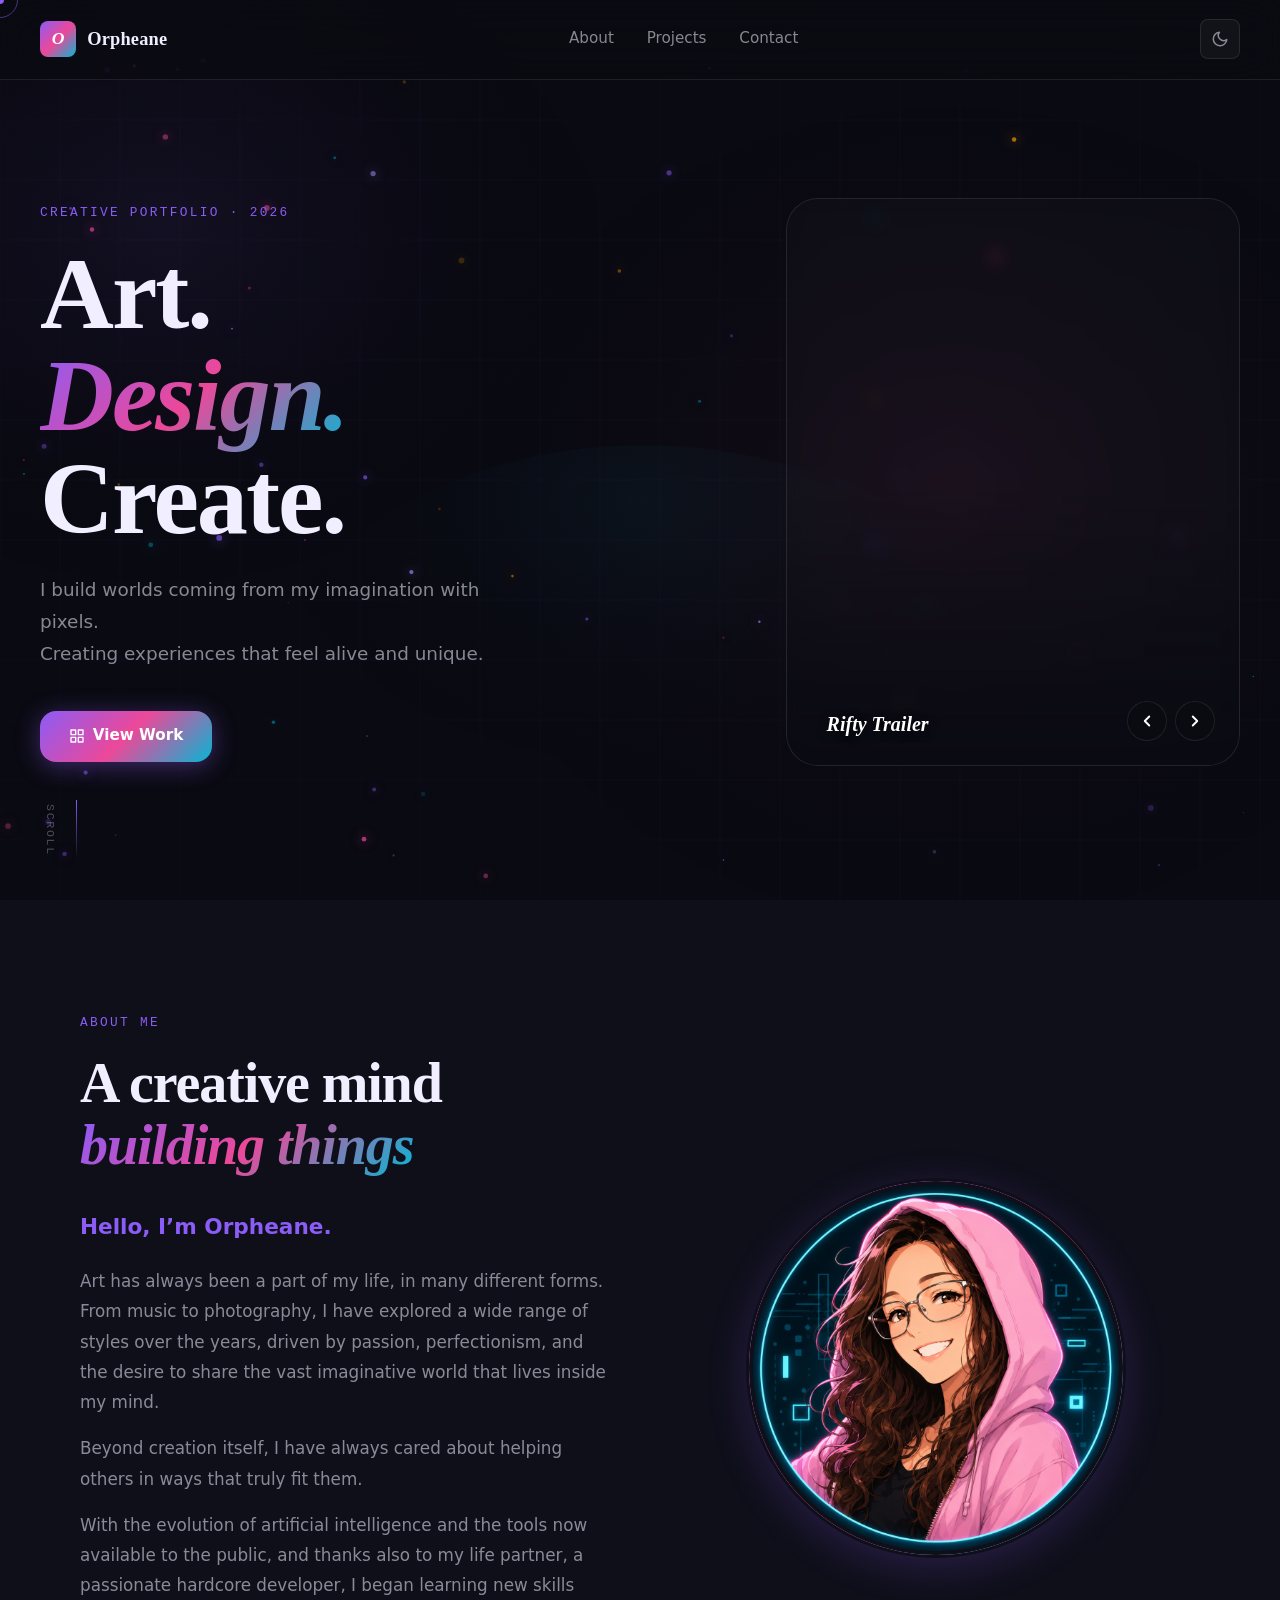
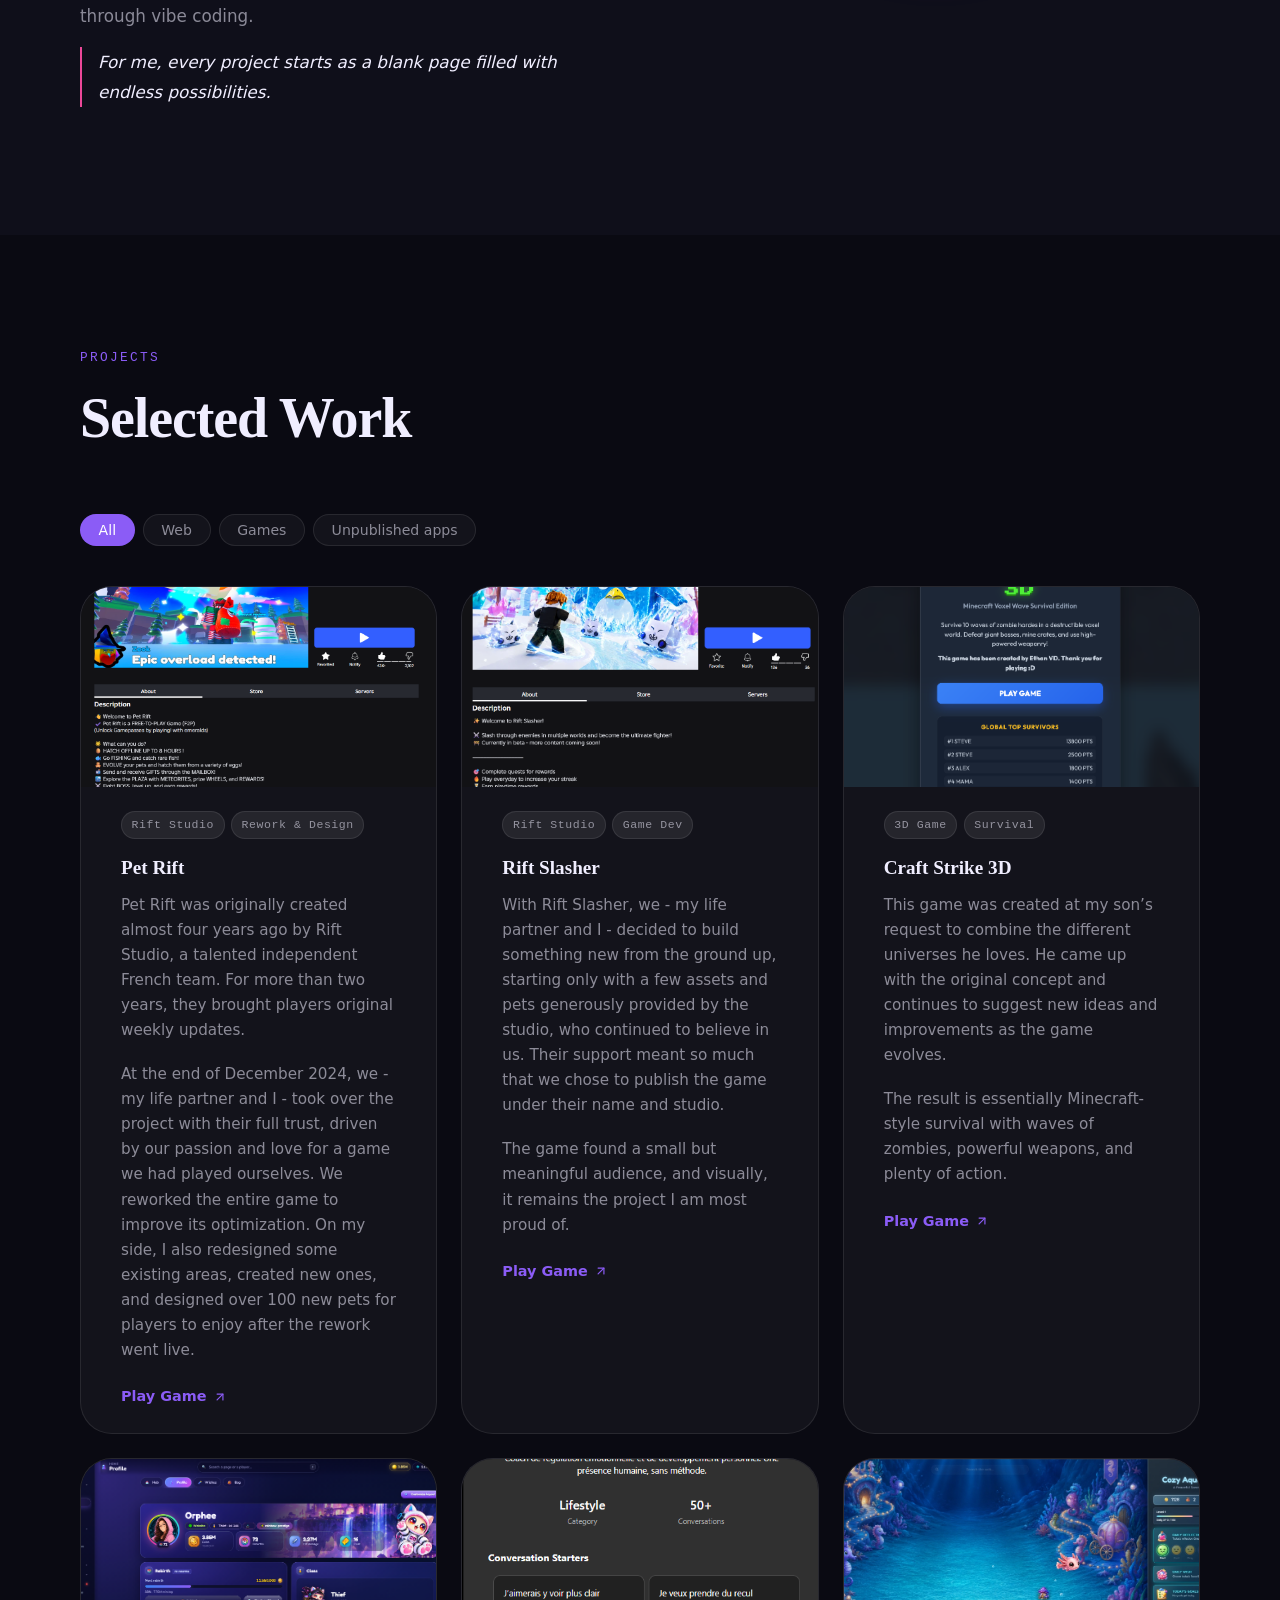
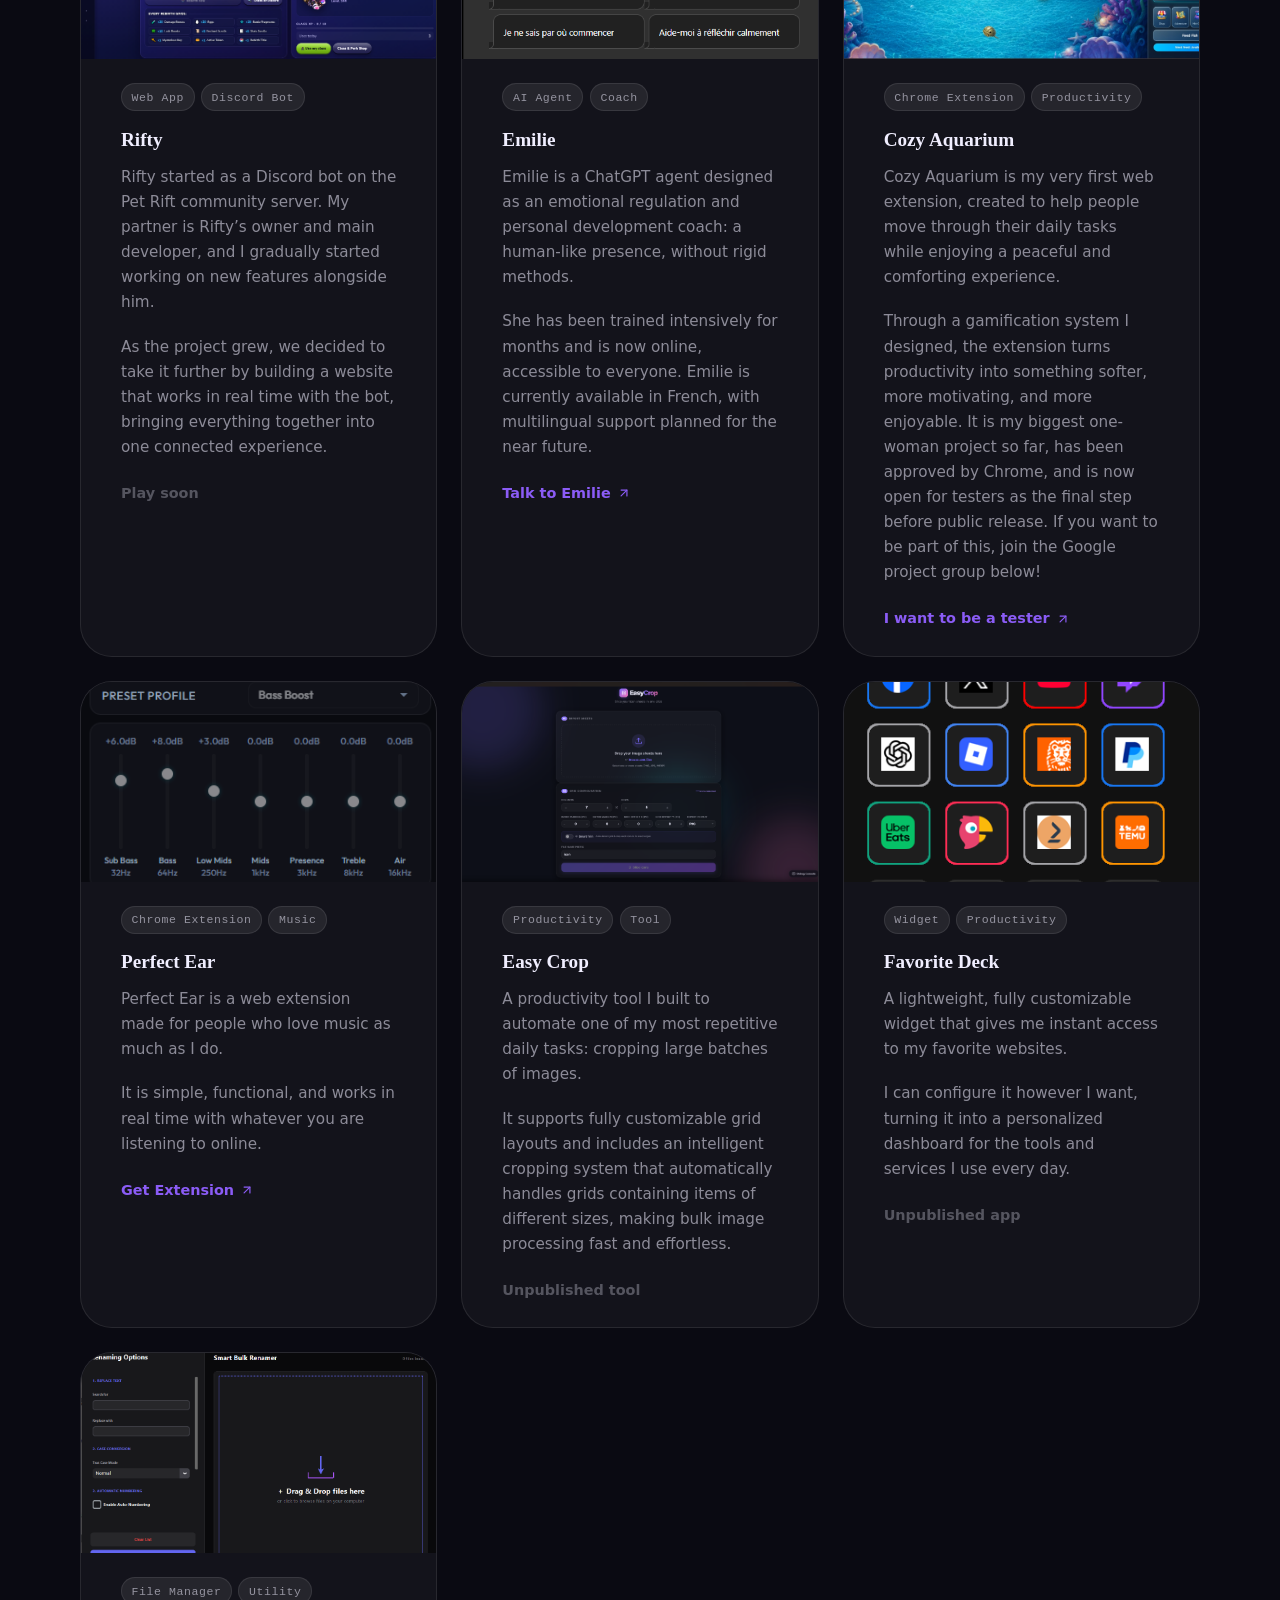
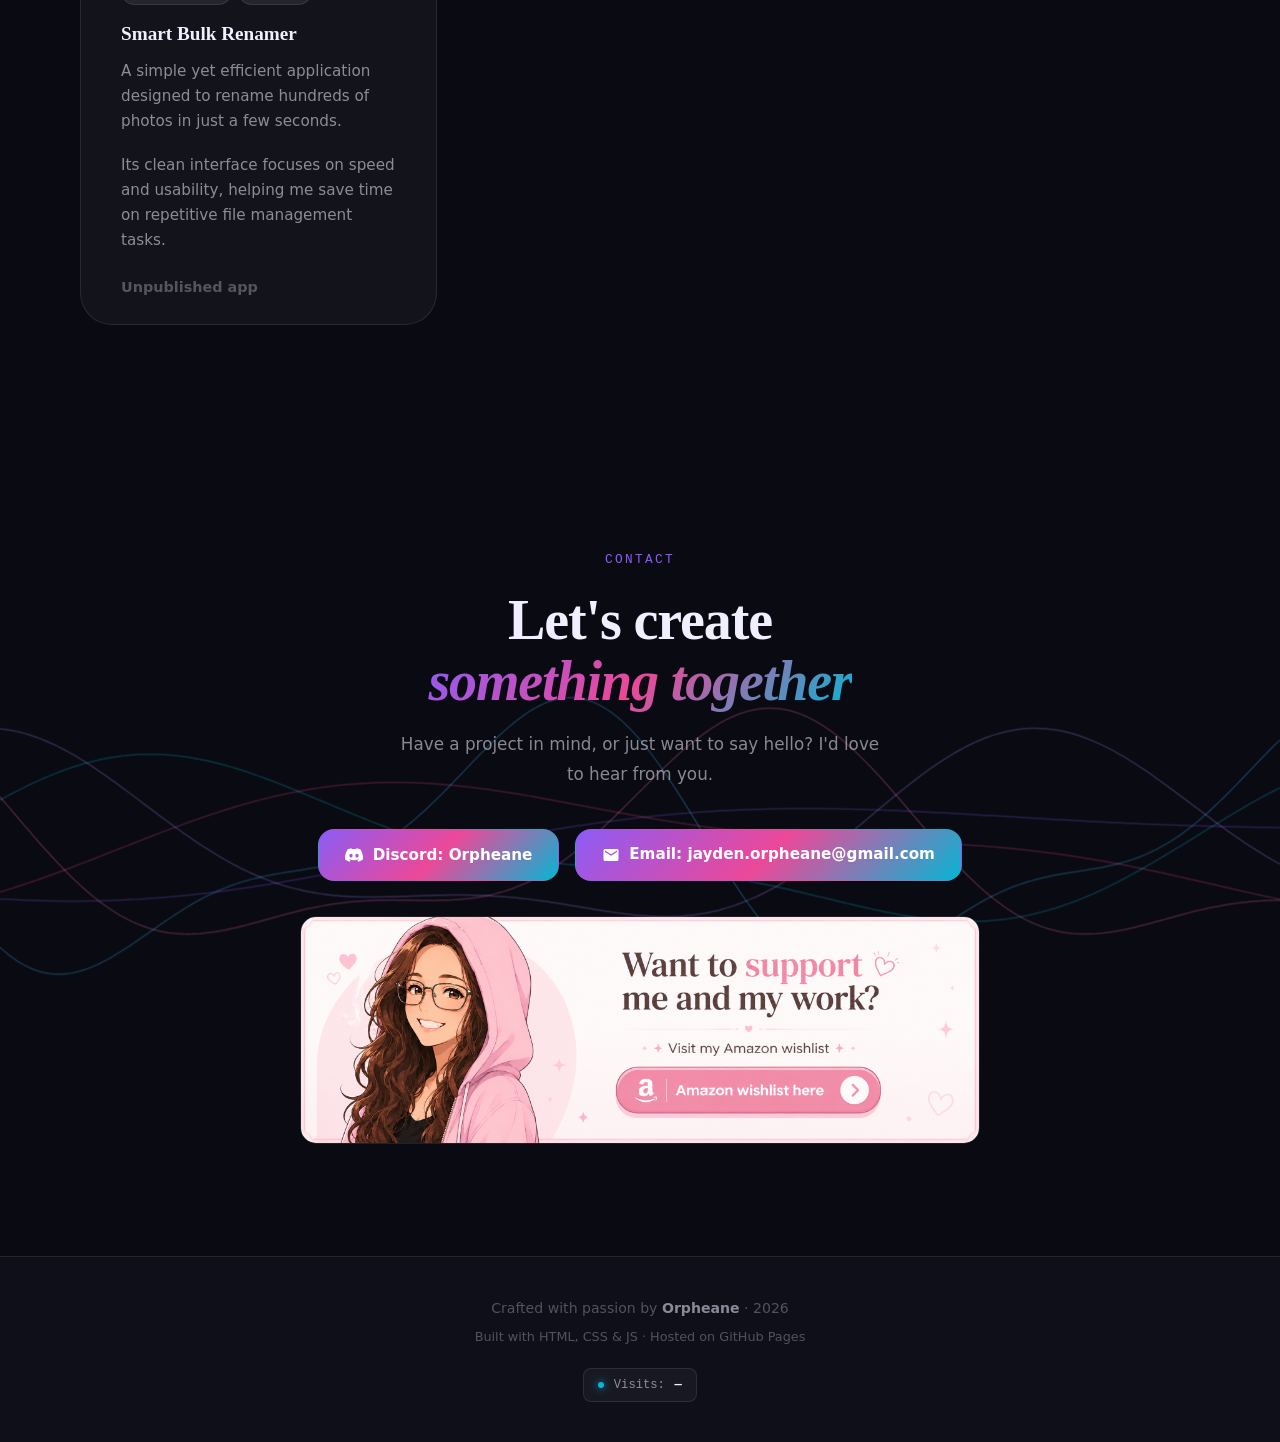
==== commit e45869fc: "Add Rifty trailer as primary hero video and add Rifty project card in Web section" ====
--- a/index.html
+++ b/index.html
@@ -39,7 +39,7 @@
     <link rel="preconnect" href="https://fonts.googleapis.com" />
     <link rel="preconnect" href="https://fonts.gstatic.com" crossorigin />
     <link href="https://fonts.googleapis.com/css2?family=Playfair+Display:ital,wght@0,400;0,700;0,900;1,400;1,700&family=DM+Sans:wght@300;400;500;600&family=DM+Mono:wght@400;500&display=swap" rel="stylesheet" />
-    <link rel="stylesheet" href="styles.css?v=1.0.2" />
+    <link rel="stylesheet" href="styles.css?v=1.0.3" />
   </head>
   <body>
 
@@ -119,6 +119,12 @@
               <div class="slider-track" id="slider-track">
                 <div class="slider-item">
                   <video class="hover-video" loop muted playsinline preload="auto">
+                    <source src="assets/rifty_trailer_video.mp4" type="video/mp4" />
+                  </video>
+                  <div class="item-overlay"><span>Rifty Trailer</span></div>
+                </div>
+                <div class="slider-item">
+                  <video class="hover-video" loop muted playsinline preload="auto">
                     <source src="assets/pet_rift_video.mp4" type="video/mp4" />
                   </video>
                   <div class="item-overlay"><span>Pet Rift Gameplay</span></div>
@@ -278,7 +284,30 @@
             </article>
 
             <!-- ─── WEB ─── -->
-            <article class="project-card reveal reveal-delay-1" data-category="web" tabindex="0" aria-label="Project: Emilie">
+            <article class="project-card reveal reveal-delay-1" data-category="web" tabindex="0" aria-label="Project: Rifty">
+              <div class="project-visual" aria-hidden="true">
+                <img class="project-img-preview" src="assets/rifty.png" alt="Rifty Web Platform Screenshot" />
+                <div class="zoom-icon-overlay">
+                  <svg viewBox="0 0 24 24" fill="none" stroke="currentColor" stroke-width="2.5" stroke-linecap="round" stroke-linejoin="round"><circle cx="11" cy="11" r="8"/><line x1="21" y1="21" x2="16.65" y2="16.65"/><line x1="11" y1="8" x2="11" y2="14"/><line x1="8" y1="11" x2="14" y2="11"/></svg>
+                </div>
+              </div>
+              <div class="project-info">
+                <div class="project-tags">
+                  <span class="tag">Web App</span>
+                  <span class="tag">Discord Bot</span>
+                </div>
+                <h3>Rifty</h3>
+                <p>
+                  Rifty started as a Discord bot on the Pet Rift community server. My partner is Rifty’s owner and main developer, and I gradually started working on new features alongside him.
+                </p>
+                <p style="font-size: 0.95rem; color: var(--text-muted); margin-bottom: 1.2rem; line-height: 1.65;">
+                  As the project grew, we decided to take it further by building a website that works in real time with the bot, bringing everything together into one connected experience.
+                </p>
+                <span class="project-link muted">Play soon</span>
+              </div>
+            </article>
+
+            <article class="project-card reveal reveal-delay-2" data-category="web" tabindex="0" aria-label="Project: Emilie">
               <div class="project-visual" aria-hidden="true">
                 <img class="project-img-preview" src="assets/emilie.png" alt="Emilie AI Coach Screenshot" />
                 <div class="zoom-icon-overlay">
@@ -479,6 +508,6 @@
       </div>
     </div>
 
-    <script src="script.js"></script>
+    <script src="script.js?v=1.0.1"></script>
   </body>
 </html>
--- a/styles.css
+++ b/styles.css
@@ -321,11 +321,11 @@
 .slider-track {
   display: flex;
   height: 100%;
-  width: 300%; /* 3 items */
+  width: 400%; /* 4 items */
   transition: transform 0.6s cubic-bezier(0.25, 1, 0.5, 1);
 }
 .slider-item {
-  width: 33.333%;
+  width: 25%;
   height: 100%;
   position: relative;
 }
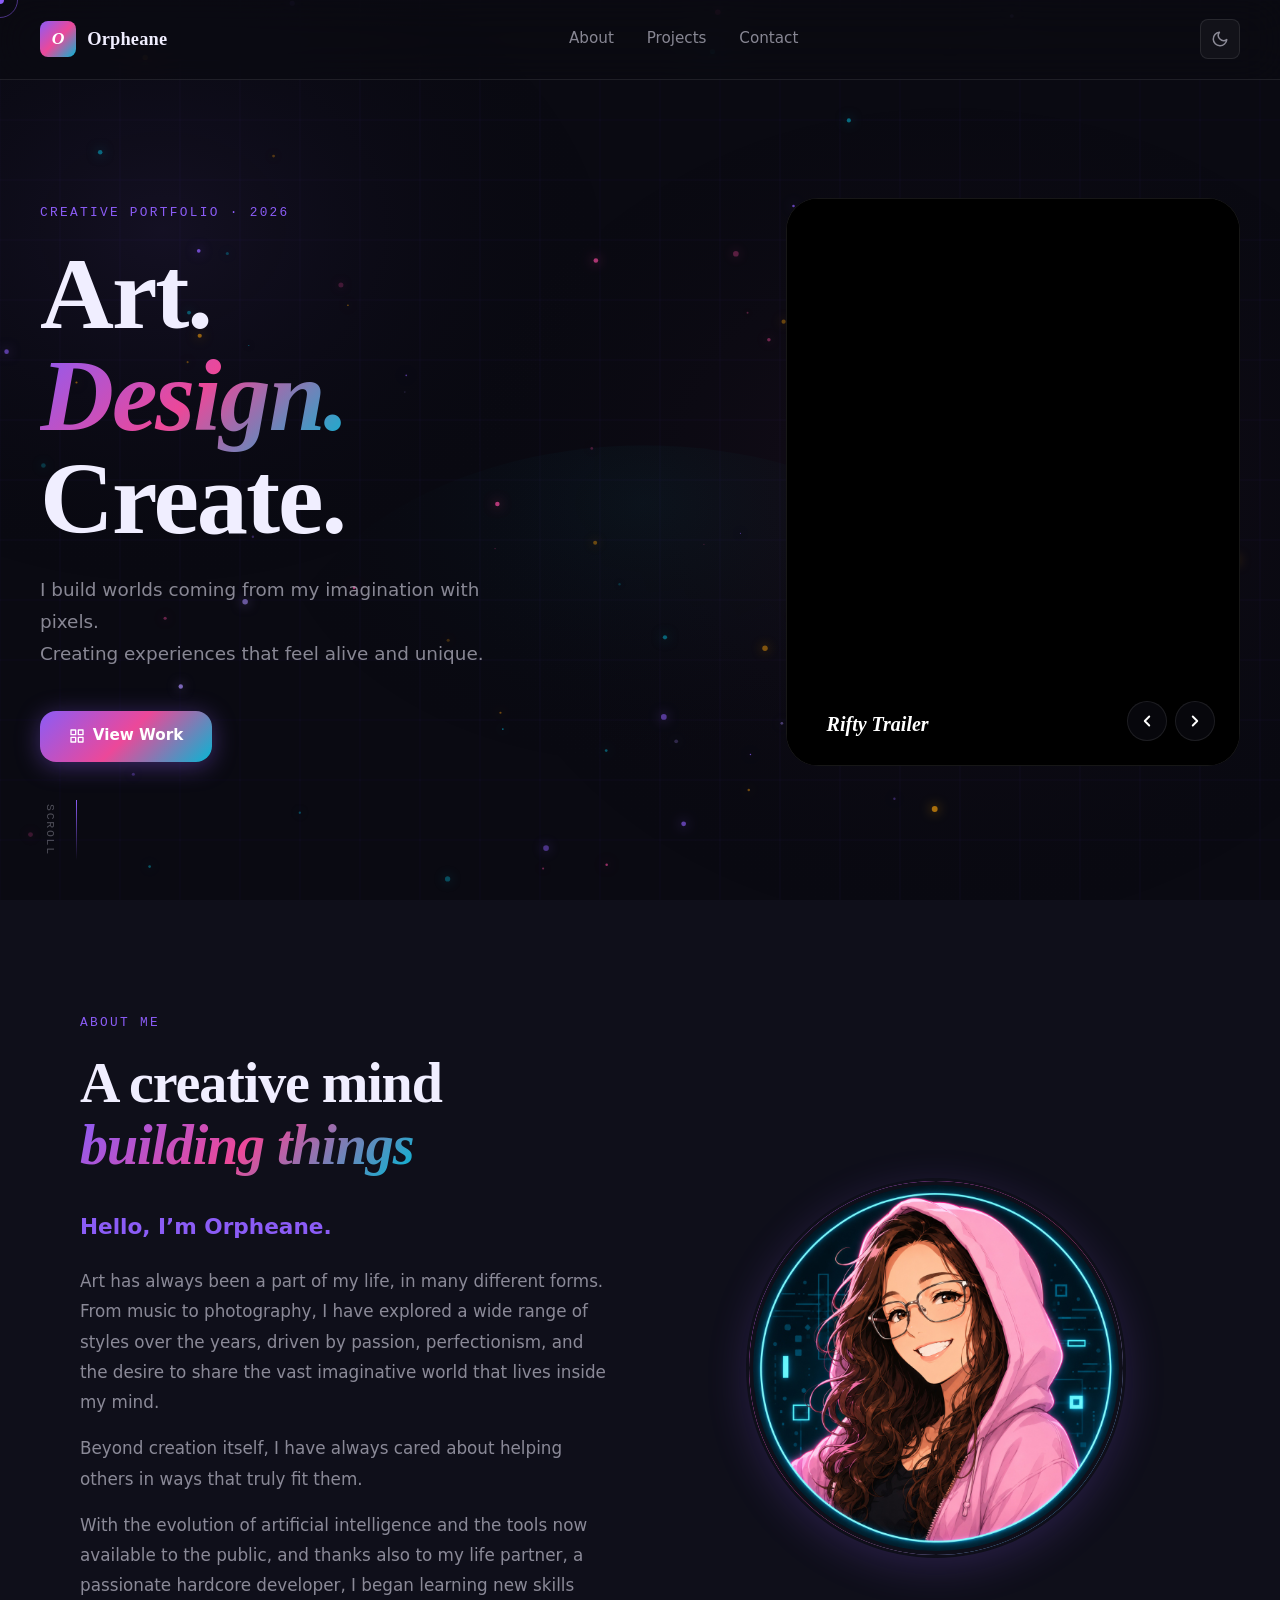
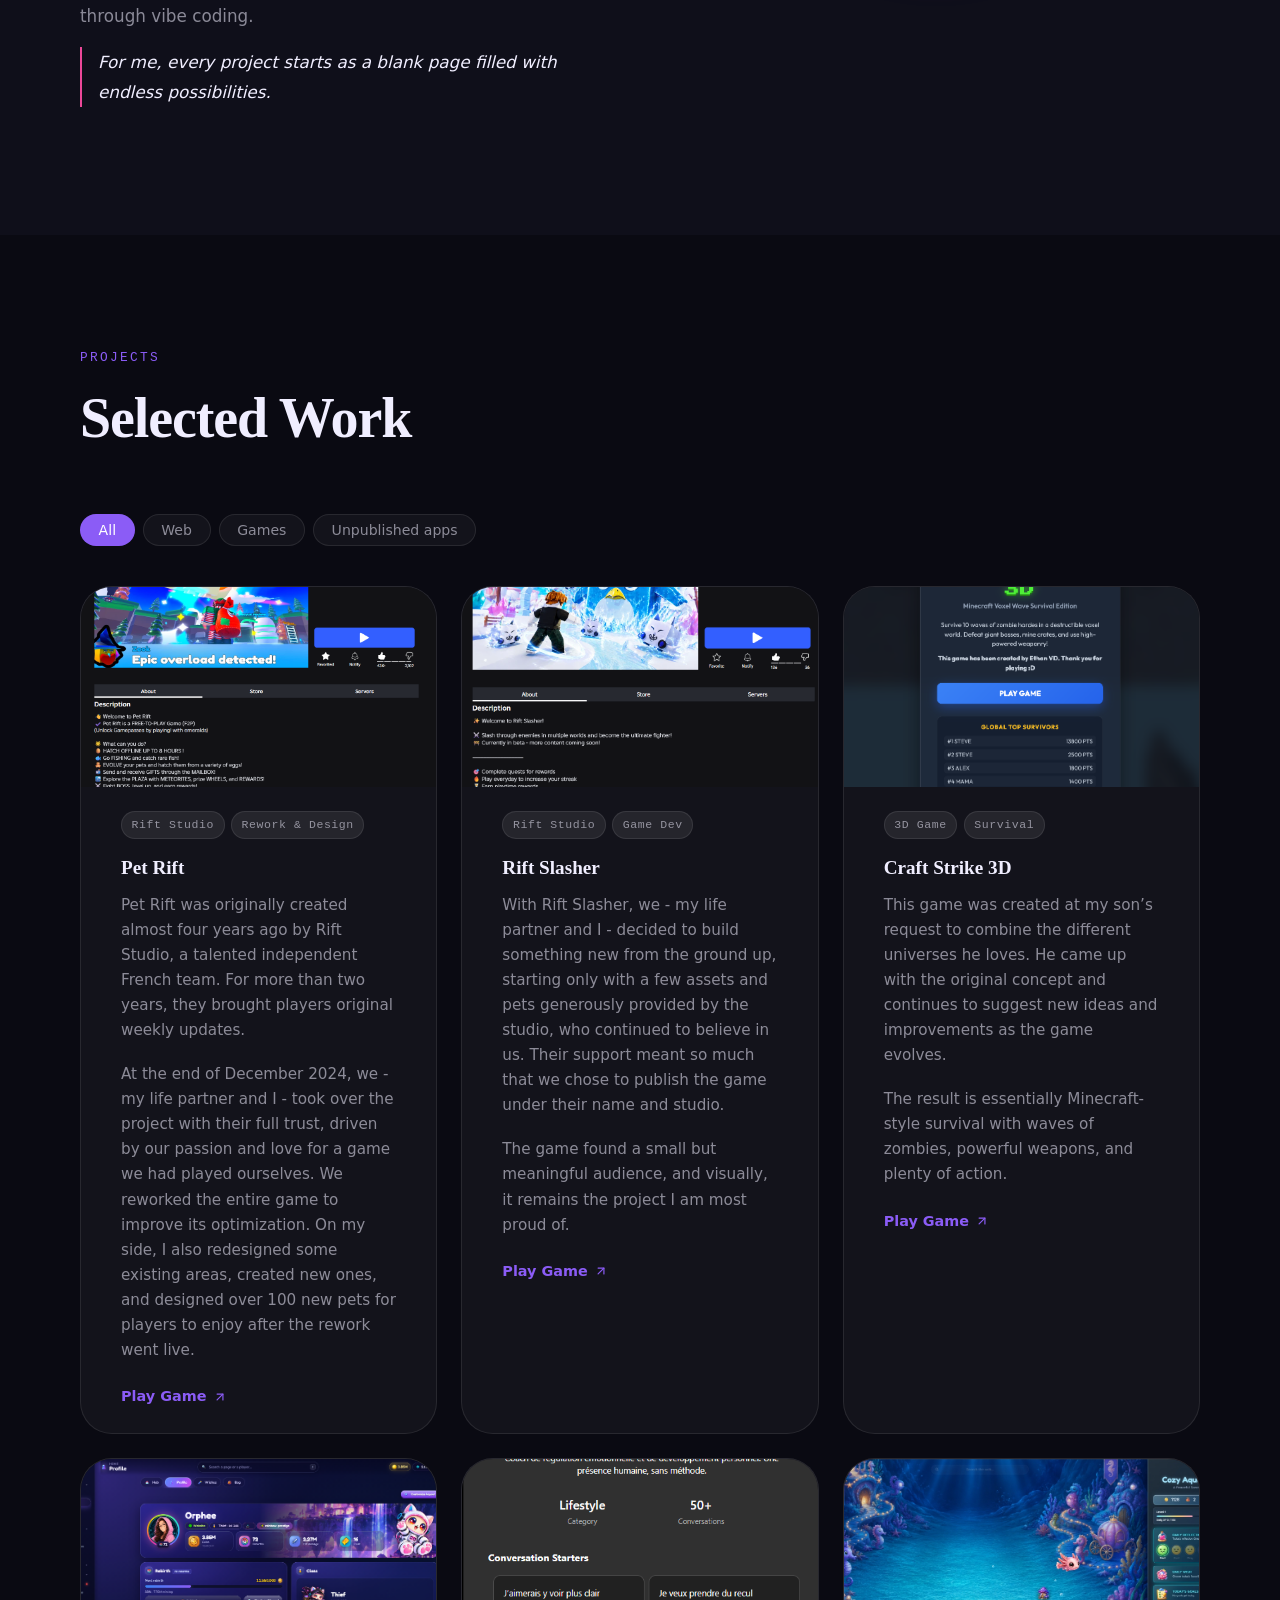
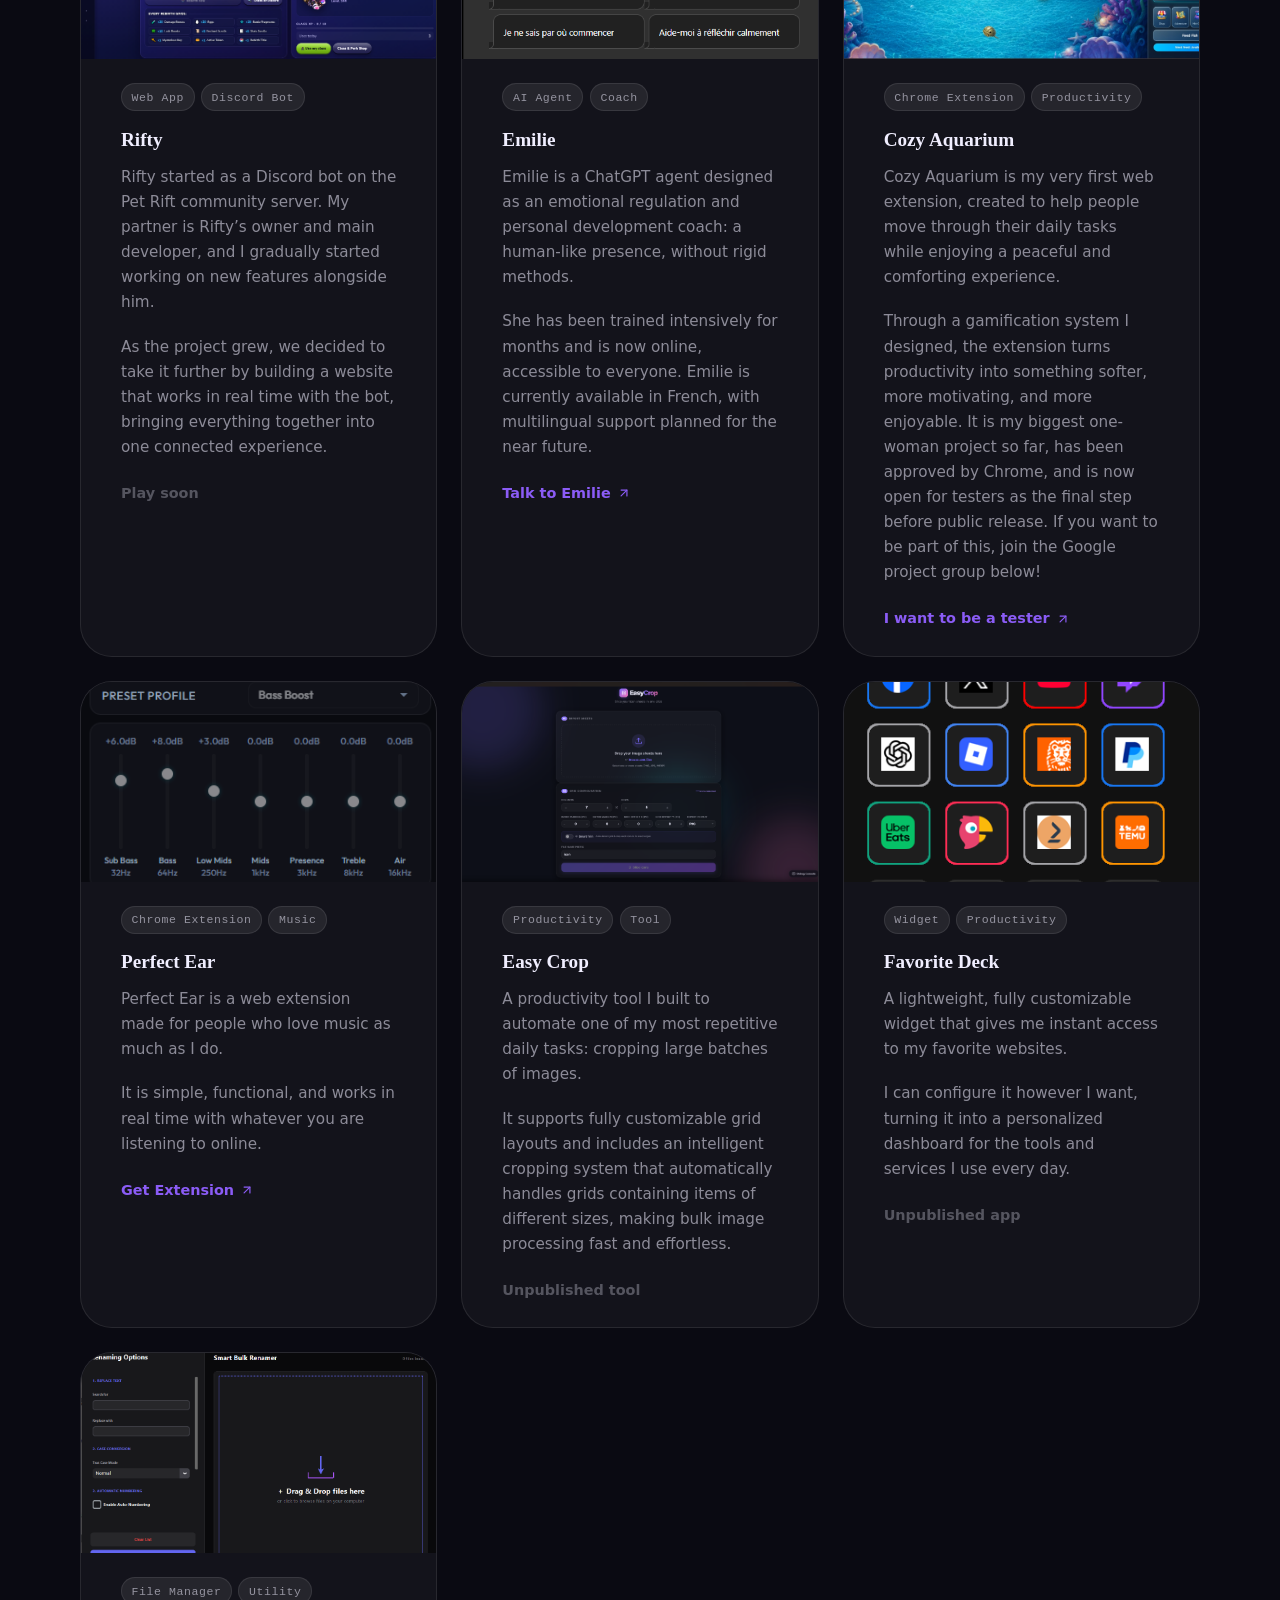
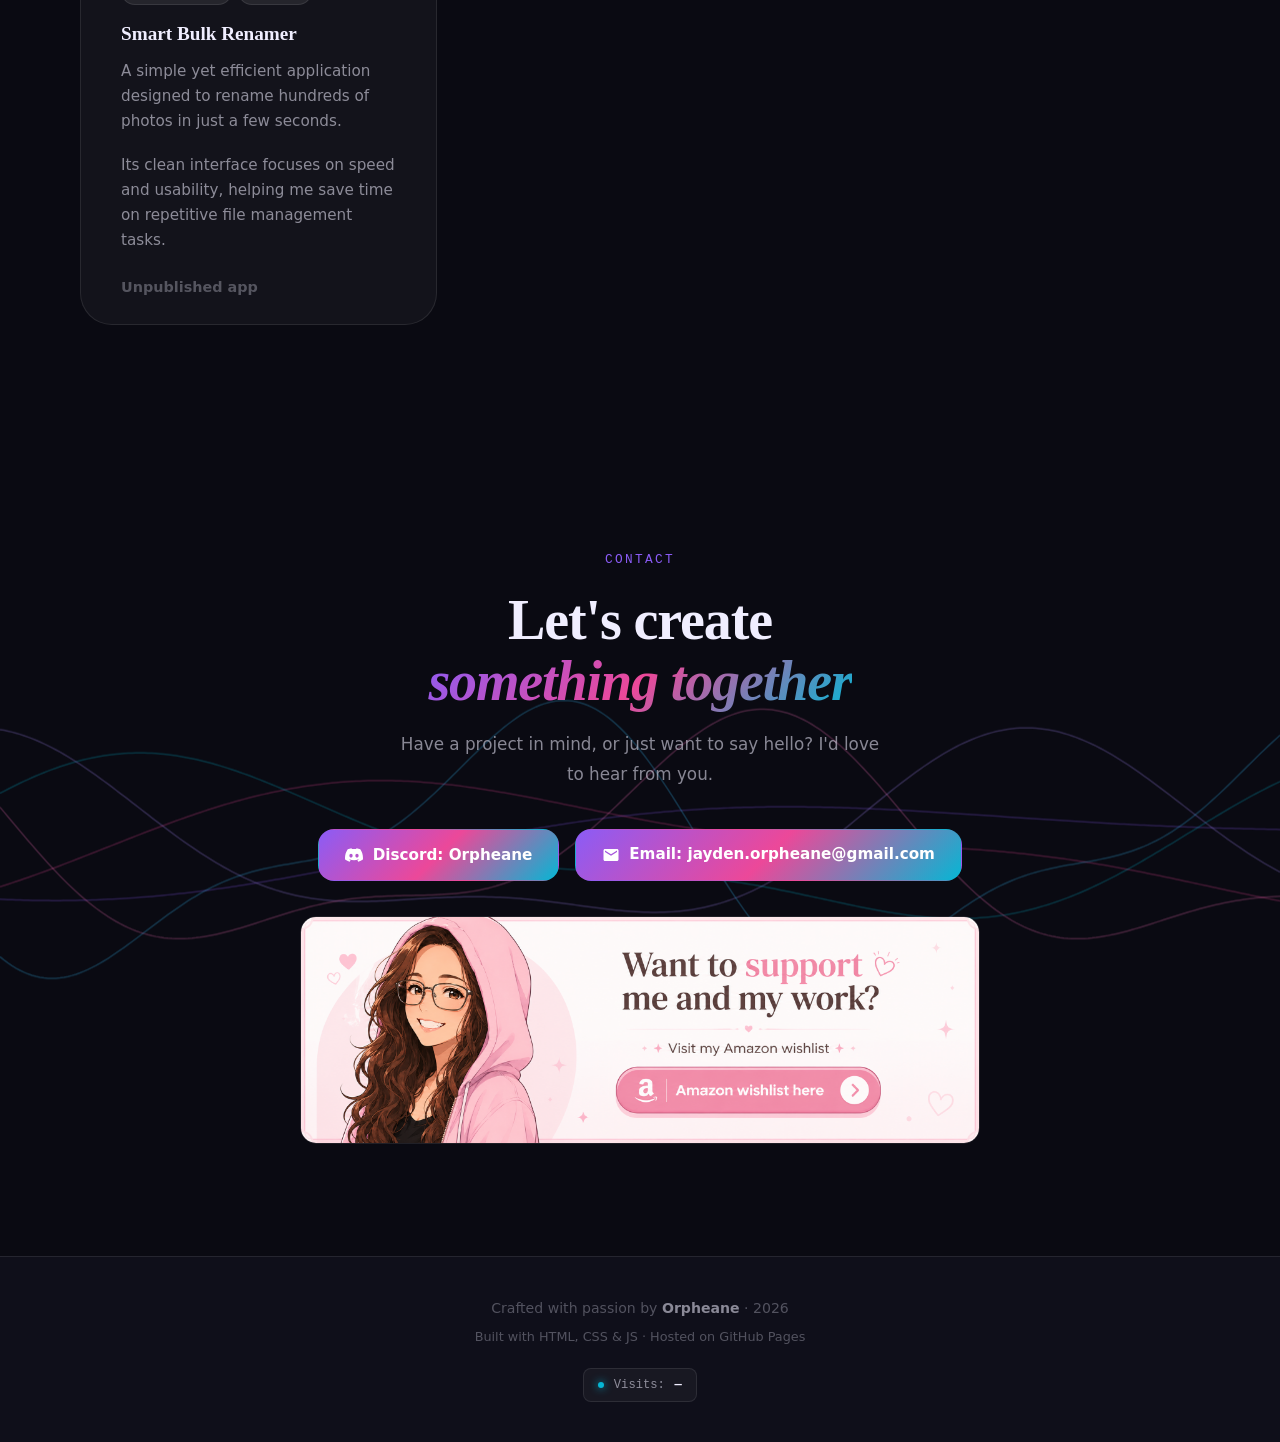
==== commit 38b131c3: "Set video to object-fit contain with black letterbox bars to fit full frame without cropping" ====
--- a/index.html
+++ b/index.html
@@ -39,7 +39,7 @@
     <link rel="preconnect" href="https://fonts.googleapis.com" />
     <link rel="preconnect" href="https://fonts.gstatic.com" crossorigin />
     <link href="https://fonts.googleapis.com/css2?family=Playfair+Display:ital,wght@0,400;0,700;0,900;1,400;1,700&family=DM+Sans:wght@300;400;500;600&family=DM+Mono:wght@400;500&display=swap" rel="stylesheet" />
-    <link rel="stylesheet" href="styles.css?v=1.0.3" />
+    <link rel="stylesheet" href="styles.css?v=1.0.4" />
   </head>
   <body>
 
--- a/styles.css
+++ b/styles.css
@@ -307,7 +307,7 @@
   position: relative;
   width: 100%;
   aspect-ratio: 4 / 5;
-  background: rgba(255, 255, 255, 0.02);
+  background: #000;
   border: 1px solid var(--border);
   border-radius: var(--r-xl);
   overflow: hidden;
@@ -317,31 +317,39 @@
   width: 100%;
   height: 100%;
   overflow: hidden;
+  background: #000;
 }
 .slider-track {
   display: flex;
   height: 100%;
   width: 400%; /* 4 items */
   transition: transform 0.6s cubic-bezier(0.25, 1, 0.5, 1);
+  background: #000;
 }
 .slider-item {
   width: 25%;
   height: 100%;
   position: relative;
+  background: #000;
+  display: flex;
+  align-items: center;
+  justify-content: center;
 }
 .slider-item img, .slider-item video {
   width: 100%;
   height: 100%;
-  object-fit: cover;
+  object-fit: contain;
   pointer-events: none;
+  background: #000;
 }
 .item-overlay {
   position: absolute;
   inset: 0;
-  background: linear-gradient(to top, rgba(10,10,18,0.85) 0%, rgba(10,10,18,0) 50%);
+  background: linear-gradient(to top, rgba(0,0,0,0.85) 0%, transparent 25%);
   display: flex;
   align-items: flex-end;
   padding: var(--gap-md) var(--gap-lg);
+  pointer-events: none;
 }
 .item-overlay span {
   font-family: var(--font-head);
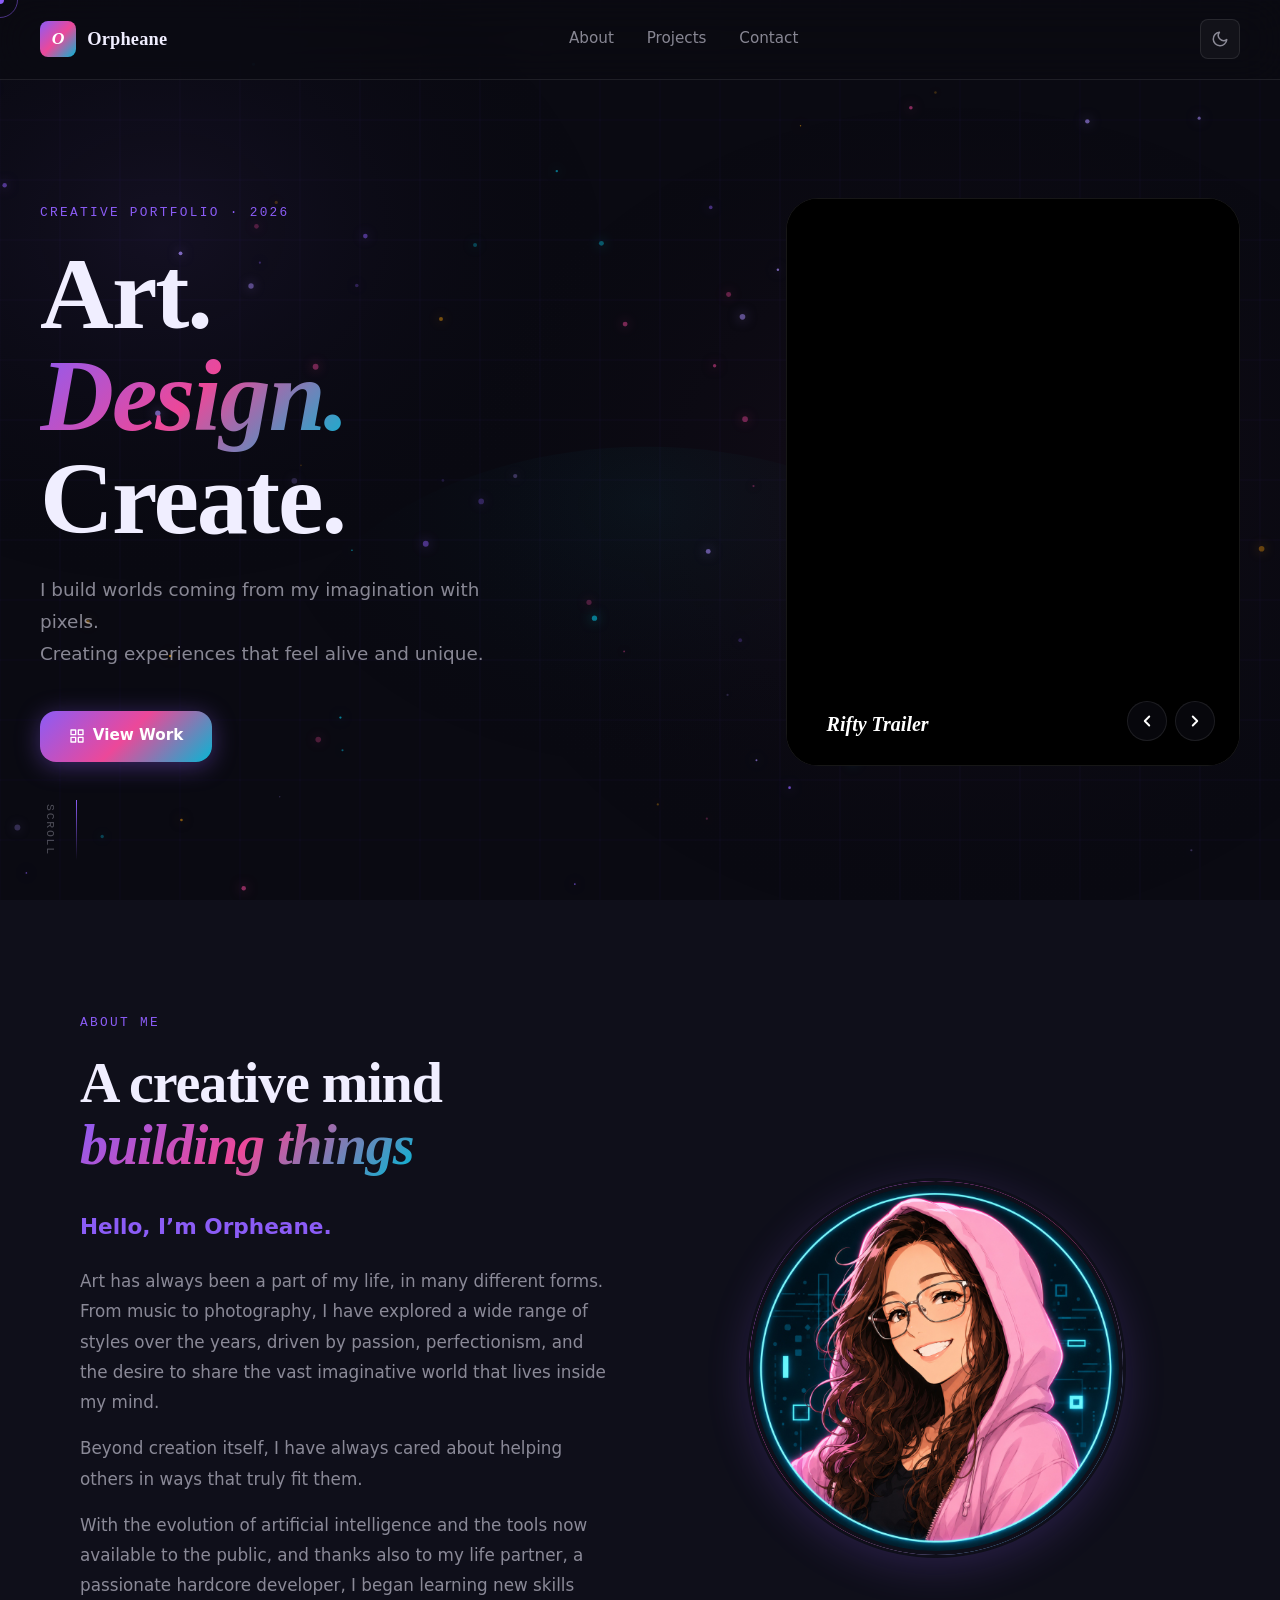
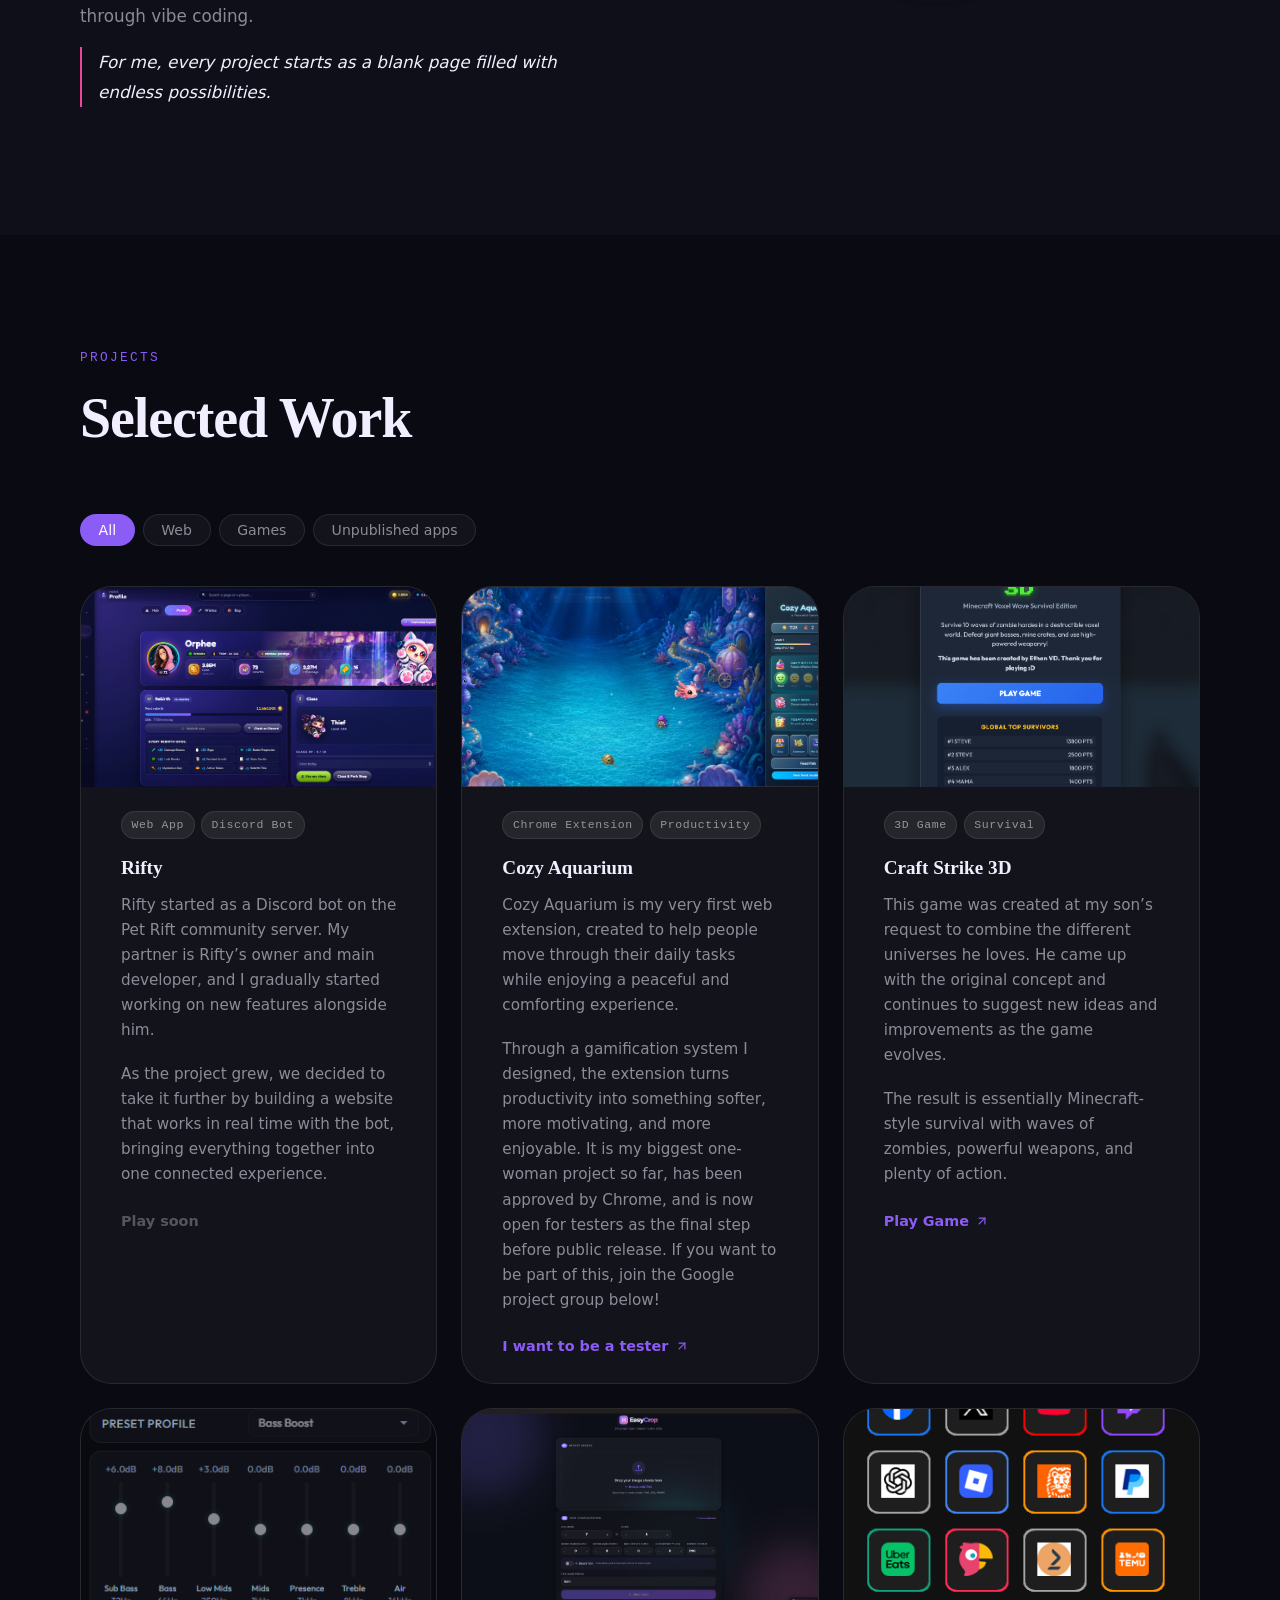
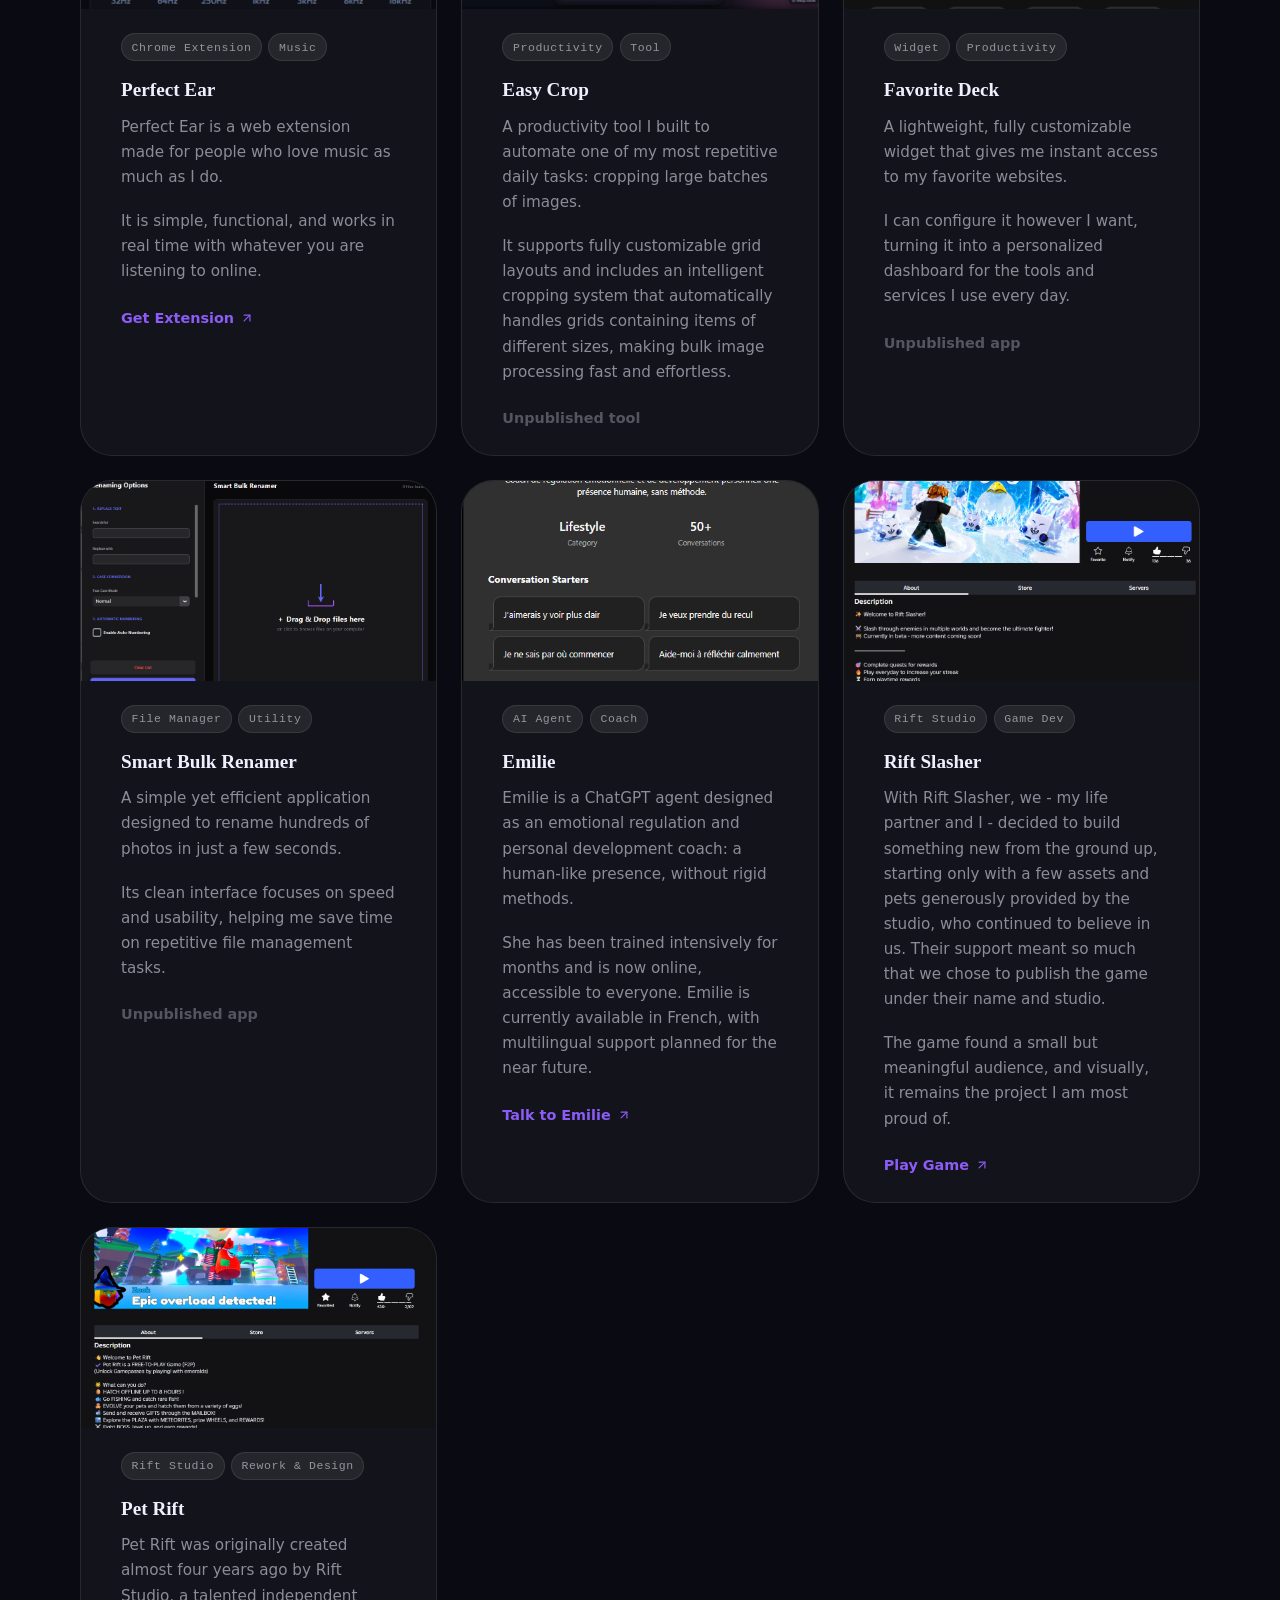
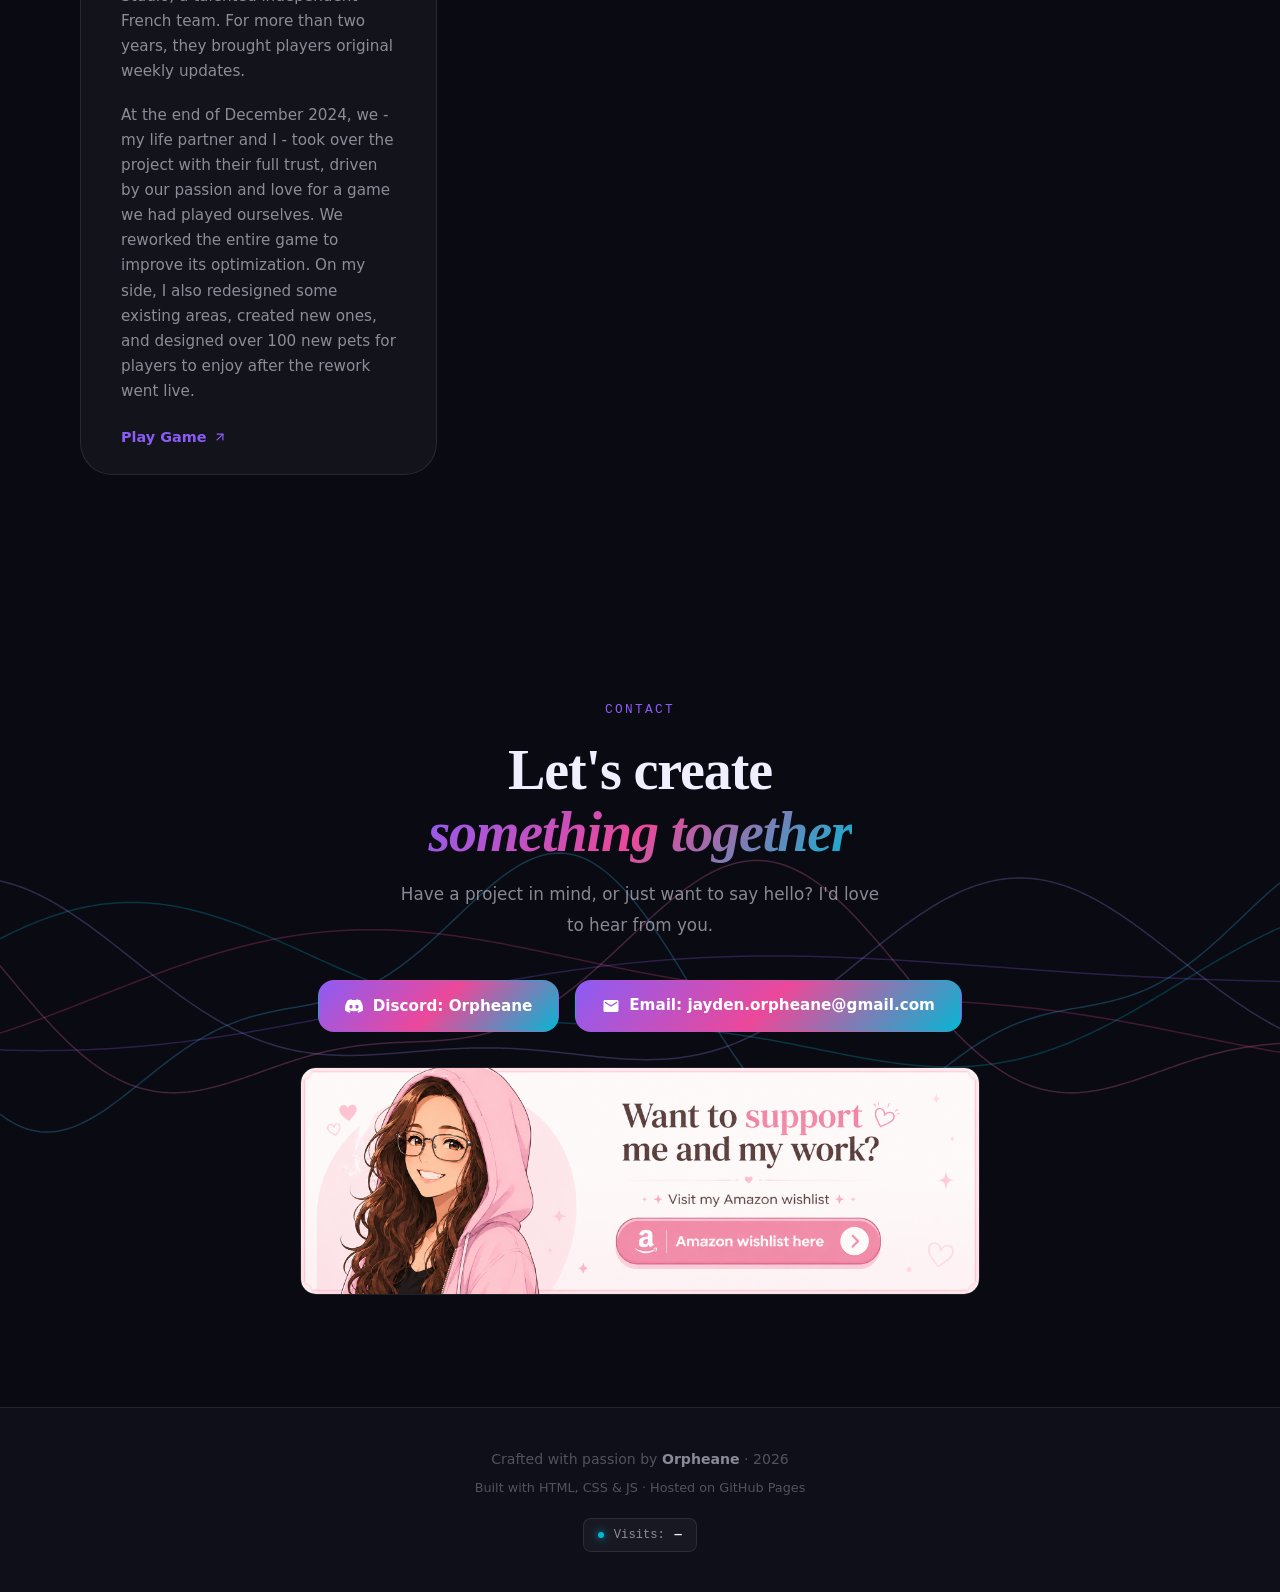
==== commit 2fd9a1b0: "Reorder all projects chronologically from newest to oldest" ====
--- a/index.html
+++ b/index.html
@@ -204,8 +204,239 @@
 
           <div class="projects-grid" id="projects-grid">
 
-            <!-- ─── GAMES ─── -->
-            <article class="project-card reveal reveal-delay-2" data-category="game" tabindex="0" aria-label="Project: Pet Rift">
+            <!-- 1. Rifty (Oct 2026) -->
+            <article class="project-card reveal reveal-delay-1" data-category="web" tabindex="0" aria-label="Project: Rifty">
+              <div class="project-visual" aria-hidden="true">
+                <img class="project-img-preview" src="assets/rifty.png" alt="Rifty Web Platform Screenshot" />
+                <div class="zoom-icon-overlay">
+                  <svg viewBox="0 0 24 24" fill="none" stroke="currentColor" stroke-width="2.5" stroke-linecap="round" stroke-linejoin="round"><circle cx="11" cy="11" r="8"/><line x1="21" y1="21" x2="16.65" y2="16.65"/><line x1="11" y1="8" x2="11" y2="14"/><line x1="8" y1="11" x2="14" y2="11"/></svg>
+                </div>
+              </div>
+              <div class="project-info">
+                <div class="project-tags">
+                  <span class="tag">Web App</span>
+                  <span class="tag">Discord Bot</span>
+                </div>
+                <h3>Rifty</h3>
+                <p>
+                  Rifty started as a Discord bot on the Pet Rift community server. My partner is Rifty’s owner and main developer, and I gradually started working on new features alongside him.
+                </p>
+                <p style="font-size: 0.95rem; color: var(--text-muted); margin-bottom: 1.2rem; line-height: 1.65;">
+                  As the project grew, we decided to take it further by building a website that works in real time with the bot, bringing everything together into one connected experience.
+                </p>
+                <span class="project-link muted">Play soon</span>
+              </div>
+            </article>
+
+            <!-- 2. Cozy Aquarium (Aug 2026) -->
+            <article class="project-card reveal reveal-delay-2" data-category="web" tabindex="0" aria-label="Project: Cozy Aquarium">
+              <div class="project-visual" aria-hidden="true">
+                <img class="project-img-preview" src="assets/cozy_aquarium.jpg" alt="Cozy Aquarium Extension Screenshot" />
+                <div class="zoom-icon-overlay">
+                  <svg viewBox="0 0 24 24" fill="none" stroke="currentColor" stroke-width="2.5" stroke-linecap="round" stroke-linejoin="round"><circle cx="11" cy="11" r="8"/><line x1="21" y1="21" x2="16.65" y2="16.65"/><line x1="11" y1="8" x2="11" y2="14"/><line x1="8" y1="11" x2="14" y2="11"/></svg>
+                </div>
+              </div>
+              <div class="project-info">
+                <div class="project-tags">
+                  <span class="tag">Chrome Extension</span>
+                  <span class="tag">Productivity</span>
+                </div>
+                <h3>Cozy Aquarium</h3>
+                <p>
+                  Cozy Aquarium is my very first web extension, created to help people move through their daily tasks while enjoying a peaceful and comforting experience.
+                </p>
+                <p style="font-size: 0.95rem; color: var(--text-muted); margin-bottom: 1.2rem; line-height: 1.65;">
+                  Through a gamification system I designed, the extension turns productivity into something softer, more motivating, and more enjoyable. It is my biggest one-woman project so far, has been approved by Chrome, and is now open for testers as the final step before public release. If you want to be part of this, join the Google project group below!
+                </p>
+                <a class="project-link" href="https://groups.google.com/g/cozy-aquarium" target="_blank" rel="noopener noreferrer" aria-label="Join Cozy Aquarium beta testers group">
+                  I want to be a tester
+                  <svg viewBox="0 0 24 24" fill="none" stroke="currentColor" stroke-width="2" stroke-linecap="round" stroke-linejoin="round" aria-hidden="true"><line x1="7" y1="17" x2="17" y2="7"/><polyline points="7 7 17 7 17 17"/></svg>
+                </a>
+              </div>
+            </article>
+
+            <!-- 3. Craft Strike 3D (July 2026) -->
+            <article class="project-card reveal reveal-delay-3" data-category="game" tabindex="0" aria-label="Project: Craft Strike 3D">
+              <div class="project-visual" aria-hidden="true">
+                <img class="project-img-preview" src="assets/craft_strike_3d.png" alt="Craft Strike 3D Game Screenshot" />
+                <div class="zoom-icon-overlay">
+                  <svg viewBox="0 0 24 24" fill="none" stroke="currentColor" stroke-width="2.5" stroke-linecap="round" stroke-linejoin="round"><circle cx="11" cy="11" r="8"/><line x1="21" y1="21" x2="16.65" y2="16.65"/><line x1="11" y1="8" x2="11" y2="14"/><line x1="8" y1="11" x2="14" y2="11"/></svg>
+                </div>
+              </div>
+              <div class="project-info">
+                <div class="project-tags">
+                  <span class="tag">3D Game</span>
+                  <span class="tag">Survival</span>
+                </div>
+                <h3>Craft Strike 3D</h3>
+                <p>
+                  This game was created at my son’s request to combine the different universes he loves. He came up with the original concept and continues to suggest new ideas and improvements as the game evolves.
+                </p>
+                <p style="font-size: 0.95rem; color: var(--text-muted); margin-bottom: 1.2rem; line-height: 1.65;">
+                  The result is essentially Minecraft-style survival with waves of zombies, powerful weapons, and plenty of action.
+                </p>
+                <a class="project-link" href="https://craftstrike3d.netlify.app/" target="_blank" rel="noopener noreferrer" aria-label="Play Craft Strike 3D on Netlify">
+                  Play Game
+                  <svg viewBox="0 0 24 24" fill="none" stroke="currentColor" stroke-width="2" stroke-linecap="round" stroke-linejoin="round" aria-hidden="true"><line x1="7" y1="17" x2="17" y2="7"/><polyline points="7 7 17 7 17 17"/></svg>
+                </a>
+              </div>
+            </article>
+
+            <!-- 4. Perfect Ear (July 2026) -->
+            <article class="project-card reveal reveal-delay-1" data-category="web" tabindex="0" aria-label="Project: Perfect Ear">
+              <div class="project-visual" aria-hidden="true">
+                <img class="project-img-preview" src="assets/perfect_ear.png" alt="Perfect Ear Extension Screenshot" />
+                <div class="zoom-icon-overlay">
+                  <svg viewBox="0 0 24 24" fill="none" stroke="currentColor" stroke-width="2.5" stroke-linecap="round" stroke-linejoin="round"><circle cx="11" cy="11" r="8"/><line x1="21" y1="21" x2="16.65" y2="16.65"/><line x1="11" y1="8" x2="11" y2="14"/><line x1="8" y1="11" x2="14" y2="11"/></svg>
+                </div>
+              </div>
+              <div class="project-info">
+                <div class="project-tags">
+                  <span class="tag">Chrome Extension</span>
+                  <span class="tag">Music</span>
+                </div>
+                <h3>Perfect Ear</h3>
+                <p>
+                  Perfect Ear is a web extension made for people who love music as much as I do.
+                </p>
+                <p style="font-size: 0.95rem; color: var(--text-muted); margin-bottom: 1.2rem; line-height: 1.65;">
+                  It is simple, functional, and works in real time with whatever you are listening to online.
+                </p>
+                <a class="project-link" href="https://chromewebstore.google.com/detail/kigpbihaamfjdieahgdboignbjgohbbi" target="_blank" rel="noopener noreferrer" aria-label="Get Perfect Ear on Chrome Web Store">
+                  Get Extension
+                  <svg viewBox="0 0 24 24" fill="none" stroke="currentColor" stroke-width="2" stroke-linecap="round" stroke-linejoin="round" aria-hidden="true"><line x1="7" y1="17" x2="17" y2="7"/><polyline points="7 7 17 7 17 17"/></svg>
+                </a>
+              </div>
+            </article>
+
+            <!-- 5. Easy Crop (July 2026) -->
+            <article class="project-card reveal reveal-delay-2" data-category="unpublished" tabindex="0" aria-label="Project: Easy Crop">
+              <div class="project-visual" aria-hidden="true">
+                <img class="project-img-preview" src="assets/easy_crop.png" alt="Easy Crop App Screenshot" />
+                <div class="zoom-icon-overlay">
+                  <svg viewBox="0 0 24 24" fill="none" stroke="currentColor" stroke-width="2.5" stroke-linecap="round" stroke-linejoin="round"><circle cx="11" cy="11" r="8"/><line x1="21" y1="21" x2="16.65" y2="16.65"/><line x1="11" y1="8" x2="11" y2="14"/><line x1="8" y1="11" x2="14" y2="11"/></svg>
+                </div>
+              </div>
+              <div class="project-info">
+                <div class="project-tags">
+                  <span class="tag">Productivity</span>
+                  <span class="tag">Tool</span>
+                </div>
+                <h3>Easy Crop</h3>
+                <p>
+                  A productivity tool I built to automate one of my most repetitive daily tasks: cropping large batches of images.
+                </p>
+                <p style="font-size: 0.95rem; color: var(--text-muted); margin-bottom: 1.2rem; line-height: 1.65;">
+                  It supports fully customizable grid layouts and includes an intelligent cropping system that automatically handles grids containing items of different sizes, making bulk image processing fast and effortless.
+                </p>
+                <span class="project-link muted">Unpublished tool</span>
+              </div>
+            </article>
+
+            <!-- 6. Favorite Deck (July 2026) -->
+            <article class="project-card reveal reveal-delay-3" data-category="unpublished" tabindex="0" aria-label="Project: Favorite Deck">
+              <div class="project-visual" aria-hidden="true">
+                <img class="project-img-preview" src="assets/favorite_deck.png" alt="Favorite Deck Widget Screenshot" />
+                <div class="zoom-icon-overlay">
+                  <svg viewBox="0 0 24 24" fill="none" stroke="currentColor" stroke-width="2.5" stroke-linecap="round" stroke-linejoin="round"><circle cx="11" cy="11" r="8"/><line x1="21" y1="21" x2="16.65" y2="16.65"/><line x1="11" y1="8" x2="11" y2="14"/><line x1="8" y1="11" x2="14" y2="11"/></svg>
+                </div>
+              </div>
+              <div class="project-info">
+                <div class="project-tags">
+                  <span class="tag">Widget</span>
+                  <span class="tag">Productivity</span>
+                </div>
+                <h3>Favorite Deck</h3>
+                <p>
+                  A lightweight, fully customizable widget that gives me instant access to my favorite websites.
+                </p>
+                <p style="font-size: 0.95rem; color: var(--text-muted); margin-bottom: 1.2rem; line-height: 1.65;">
+                  I can configure it however I want, turning it into a personalized dashboard for the tools and services I use every day.
+                </p>
+                <span class="project-link muted">Unpublished app</span>
+              </div>
+            </article>
+
+            <!-- 7. Smart Bulk Renamer (July 2026) -->
+            <article class="project-card reveal reveal-delay-1" data-category="unpublished" tabindex="0" aria-label="Project: Smart Bulk Renamer">
+              <div class="project-visual" aria-hidden="true">
+                <img class="project-img-preview" src="assets/smart_bulk_renamer.png" alt="Smart Bulk Renamer App Screenshot" />
+                <div class="zoom-icon-overlay">
+                  <svg viewBox="0 0 24 24" fill="none" stroke="currentColor" stroke-width="2.5" stroke-linecap="round" stroke-linejoin="round"><circle cx="11" cy="11" r="8"/><line x1="21" y1="21" x2="16.65" y2="16.65"/><line x1="11" y1="8" x2="11" y2="14"/><line x1="8" y1="11" x2="14" y2="11"/></svg>
+                </div>
+              </div>
+              <div class="project-info">
+                <div class="project-tags">
+                  <span class="tag">File Manager</span>
+                  <span class="tag">Utility</span>
+                </div>
+                <h3>Smart Bulk Renamer</h3>
+                <p>
+                  A simple yet efficient application designed to rename hundreds of photos in just a few seconds.
+                </p>
+                <p style="font-size: 0.95rem; color: var(--text-muted); margin-bottom: 1.2rem; line-height: 1.65;">
+                  Its clean interface focuses on speed and usability, helping me save time on repetitive file management tasks.
+                </p>
+                <span class="project-link muted">Unpublished app</span>
+              </div>
+            </article>
+
+            <!-- 8. Emilie (Mid 2026) -->
+            <article class="project-card reveal reveal-delay-2" data-category="web" tabindex="0" aria-label="Project: Emilie">
+              <div class="project-visual" aria-hidden="true">
+                <img class="project-img-preview" src="assets/emilie.png" alt="Emilie AI Coach Screenshot" />
+                <div class="zoom-icon-overlay">
+                  <svg viewBox="0 0 24 24" fill="none" stroke="currentColor" stroke-width="2.5" stroke-linecap="round" stroke-linejoin="round"><circle cx="11" cy="11" r="8"/><line x1="21" y1="21" x2="16.65" y2="16.65"/><line x1="11" y1="8" x2="11" y2="14"/><line x1="8" y1="11" x2="14" y2="11"/></svg>
+                </div>
+              </div>
+              <div class="project-info">
+                <div class="project-tags">
+                  <span class="tag">AI Agent</span>
+                  <span class="tag">Coach</span>
+                </div>
+                <h3>Emilie</h3>
+                <p>
+                  Emilie is a ChatGPT agent designed as an emotional regulation and personal development coach: a human-like presence, without rigid methods.
+                </p>
+                <p style="font-size: 0.95rem; color: var(--text-muted); margin-bottom: 1.2rem; line-height: 1.65;">
+                  She has been trained intensively for months and is now online, accessible to everyone. Emilie is currently available in French, with multilingual support planned for the near future.
+                </p>
+                <a class="project-link" href="https://chatgpt.com/g/g-697e383eec7081919125f11c37d87315-emilie" target="_blank" rel="noopener noreferrer" aria-label="Visit Emilie AI Coach">
+                  Talk to Emilie
+                  <svg viewBox="0 0 24 24" fill="none" stroke="currentColor" stroke-width="2" stroke-linecap="round" stroke-linejoin="round" aria-hidden="true"><line x1="7" y1="17" x2="17" y2="7"/><polyline points="7 7 17 7 17 17"/></svg>
+                </a>
+              </div>
+            </article>
+
+            <!-- 9. Rift Slasher (2025/2026) -->
+            <article class="project-card reveal reveal-delay-3" data-category="game" tabindex="0" aria-label="Project: Rift Slasher">
+              <div class="project-visual" aria-hidden="true">
+                <img class="project-img-preview" src="assets/rift_slasher.png" alt="Rift Slasher Game Screenshot" />
+                <div class="zoom-icon-overlay">
+                  <svg viewBox="0 0 24 24" fill="none" stroke="currentColor" stroke-width="2.5" stroke-linecap="round" stroke-linejoin="round"><circle cx="11" cy="11" r="8"/><line x1="21" y1="21" x2="16.65" y2="16.65"/><line x1="11" y1="8" x2="11" y2="14"/><line x1="8" y1="11" x2="14" y2="11"/></svg>
+                </div>
+              </div>
+              <div class="project-info">
+                <div class="project-tags">
+                  <span class="tag">Rift Studio</span>
+                  <span class="tag">Game Dev</span>
+                </div>
+                <h3>Rift Slasher</h3>
+                <p>
+                  With Rift Slasher, we - my life partner and I - decided to build something new from the ground up, starting only with a few assets and pets generously provided by the studio, who continued to believe in us. Their support meant so much that we chose to publish the game under their name and studio.
+                </p>
+                <p style="font-size: 0.95rem; color: var(--text-muted); margin-bottom: 1.2rem; line-height: 1.65;">
+                  The game found a small but meaningful audience, and visually, it remains the project I am most proud of.
+                </p>
+                <a class="project-link" href="https://www.roblox.com/games/17255321367/Rift-Slasher" target="_blank" rel="noopener noreferrer" aria-label="Play Rift Slasher on Roblox">
+                  Play Game
+                  <svg viewBox="0 0 24 24" fill="none" stroke="currentColor" stroke-width="2" stroke-linecap="round" stroke-linejoin="round" aria-hidden="true"><line x1="7" y1="17" x2="17" y2="7"/><polyline points="7 7 17 7 17 17"/></svg>
+                </a>
+              </div>
+            </article>
+
+            <!-- 10. Pet Rift (Dec 2024) -->
+            <article class="project-card reveal reveal-delay-1" data-category="game" tabindex="0" aria-label="Project: Pet Rift">
               <div class="project-visual" aria-hidden="true">
                 <img class="project-img-preview" src="assets/pet_rift.png" alt="Pet Rift Game Screenshot" />
                 <div class="zoom-icon-overlay">
@@ -228,230 +459,6 @@
                   Play Game
                   <svg viewBox="0 0 24 24" fill="none" stroke="currentColor" stroke-width="2" stroke-linecap="round" stroke-linejoin="round" aria-hidden="true"><line x1="7" y1="17" x2="17" y2="7"/><polyline points="7 7 17 7 17 17"/></svg>
                 </a>
-              </div>
-            </article>
-
-            <article class="project-card reveal reveal-delay-3" data-category="game" tabindex="0" aria-label="Project: Rift Slasher">
-              <div class="project-visual" aria-hidden="true">
-                <img class="project-img-preview" src="assets/rift_slasher.png" alt="Rift Slasher Game Screenshot" />
-                <div class="zoom-icon-overlay">
-                  <svg viewBox="0 0 24 24" fill="none" stroke="currentColor" stroke-width="2.5" stroke-linecap="round" stroke-linejoin="round"><circle cx="11" cy="11" r="8"/><line x1="21" y1="21" x2="16.65" y2="16.65"/><line x1="11" y1="8" x2="11" y2="14"/><line x1="8" y1="11" x2="14" y2="11"/></svg>
-                </div>
-              </div>
-              <div class="project-info">
-                <div class="project-tags">
-                  <span class="tag">Rift Studio</span>
-                  <span class="tag">Game Dev</span>
-                </div>
-                <h3>Rift Slasher</h3>
-                <p>
-                  With Rift Slasher, we - my life partner and I - decided to build something new from the ground up, starting only with a few assets and pets generously provided by the studio, who continued to believe in us. Their support meant so much that we chose to publish the game under their name and studio.
-                </p>
-                <p style="font-size: 0.95rem; color: var(--text-muted); margin-bottom: 1.2rem; line-height: 1.65;">
-                  The game found a small but meaningful audience, and visually, it remains the project I am most proud of.
-                </p>
-                <a class="project-link" href="https://www.roblox.com/games/17255321367/Rift-Slasher" target="_blank" rel="noopener noreferrer" aria-label="Play Rift Slasher on Roblox">
-                  Play Game
-                  <svg viewBox="0 0 24 24" fill="none" stroke="currentColor" stroke-width="2" stroke-linecap="round" stroke-linejoin="round" aria-hidden="true"><line x1="7" y1="17" x2="17" y2="7"/><polyline points="7 7 17 7 17 17"/></svg>
-                </a>
-              </div>
-            </article>
-
-            <article class="project-card reveal reveal-delay-1" data-category="game" tabindex="0" aria-label="Project: Craft Strike 3D">
-              <div class="project-visual" aria-hidden="true">
-                <img class="project-img-preview" src="assets/craft_strike_3d.png" alt="Craft Strike 3D Game Screenshot" />
-                <div class="zoom-icon-overlay">
-                  <svg viewBox="0 0 24 24" fill="none" stroke="currentColor" stroke-width="2.5" stroke-linecap="round" stroke-linejoin="round"><circle cx="11" cy="11" r="8"/><line x1="21" y1="21" x2="16.65" y2="16.65"/><line x1="11" y1="8" x2="11" y2="14"/><line x1="8" y1="11" x2="14" y2="11"/></svg>
-                </div>
-              </div>
-              <div class="project-info">
-                <div class="project-tags">
-                  <span class="tag">3D Game</span>
-                  <span class="tag">Survival</span>
-                </div>
-                <h3>Craft Strike 3D</h3>
-                <p>
-                  This game was created at my son’s request to combine the different universes he loves. He came up with the original concept and continues to suggest new ideas and improvements as the game evolves.
-                </p>
-                <p style="font-size: 0.95rem; color: var(--text-muted); margin-bottom: 1.2rem; line-height: 1.65;">
-                  The result is essentially Minecraft-style survival with waves of zombies, powerful weapons, and plenty of action.
-                </p>
-                <a class="project-link" href="https://craftstrike3d.netlify.app/" target="_blank" rel="noopener noreferrer" aria-label="Play Craft Strike 3D on Netlify">
-                  Play Game
-                  <svg viewBox="0 0 24 24" fill="none" stroke="currentColor" stroke-width="2" stroke-linecap="round" stroke-linejoin="round" aria-hidden="true"><line x1="7" y1="17" x2="17" y2="7"/><polyline points="7 7 17 7 17 17"/></svg>
-                </a>
-              </div>
-            </article>
-
-            <!-- ─── WEB ─── -->
-            <article class="project-card reveal reveal-delay-1" data-category="web" tabindex="0" aria-label="Project: Rifty">
-              <div class="project-visual" aria-hidden="true">
-                <img class="project-img-preview" src="assets/rifty.png" alt="Rifty Web Platform Screenshot" />
-                <div class="zoom-icon-overlay">
-                  <svg viewBox="0 0 24 24" fill="none" stroke="currentColor" stroke-width="2.5" stroke-linecap="round" stroke-linejoin="round"><circle cx="11" cy="11" r="8"/><line x1="21" y1="21" x2="16.65" y2="16.65"/><line x1="11" y1="8" x2="11" y2="14"/><line x1="8" y1="11" x2="14" y2="11"/></svg>
-                </div>
-              </div>
-              <div class="project-info">
-                <div class="project-tags">
-                  <span class="tag">Web App</span>
-                  <span class="tag">Discord Bot</span>
-                </div>
-                <h3>Rifty</h3>
-                <p>
-                  Rifty started as a Discord bot on the Pet Rift community server. My partner is Rifty’s owner and main developer, and I gradually started working on new features alongside him.
-                </p>
-                <p style="font-size: 0.95rem; color: var(--text-muted); margin-bottom: 1.2rem; line-height: 1.65;">
-                  As the project grew, we decided to take it further by building a website that works in real time with the bot, bringing everything together into one connected experience.
-                </p>
-                <span class="project-link muted">Play soon</span>
-              </div>
-            </article>
-
-            <article class="project-card reveal reveal-delay-2" data-category="web" tabindex="0" aria-label="Project: Emilie">
-              <div class="project-visual" aria-hidden="true">
-                <img class="project-img-preview" src="assets/emilie.png" alt="Emilie AI Coach Screenshot" />
-                <div class="zoom-icon-overlay">
-                  <svg viewBox="0 0 24 24" fill="none" stroke="currentColor" stroke-width="2.5" stroke-linecap="round" stroke-linejoin="round"><circle cx="11" cy="11" r="8"/><line x1="21" y1="21" x2="16.65" y2="16.65"/><line x1="11" y1="8" x2="11" y2="14"/><line x1="8" y1="11" x2="14" y2="11"/></svg>
-                </div>
-              </div>
-              <div class="project-info">
-                <div class="project-tags">
-                  <span class="tag">AI Agent</span>
-                  <span class="tag">Coach</span>
-                </div>
-                <h3>Emilie</h3>
-                <p>
-                  Emilie is a ChatGPT agent designed as an emotional regulation and personal development coach: a human-like presence, without rigid methods.
-                </p>
-                <p style="font-size: 0.95rem; color: var(--text-muted); margin-bottom: 1.2rem; line-height: 1.65;">
-                  She has been trained intensively for months and is now online, accessible to everyone. Emilie is currently available in French, with multilingual support planned for the near future.
-                </p>
-                <a class="project-link" href="https://chatgpt.com/g/g-697e383eec7081919125f11c37d87315-emilie" target="_blank" rel="noopener noreferrer" aria-label="Visit Emilie AI Coach">
-                  Talk to Emilie
-                  <svg viewBox="0 0 24 24" fill="none" stroke="currentColor" stroke-width="2" stroke-linecap="round" stroke-linejoin="round" aria-hidden="true"><line x1="7" y1="17" x2="17" y2="7"/><polyline points="7 7 17 7 17 17"/></svg>
-                </a>
-              </div>
-            </article>
-
-            <article class="project-card reveal reveal-delay-2" data-category="web" tabindex="0" aria-label="Project: Cozy Aquarium">
-              <div class="project-visual" aria-hidden="true">
-                <img class="project-img-preview" src="assets/cozy_aquarium.jpg" alt="Cozy Aquarium Extension Screenshot" />
-                <div class="zoom-icon-overlay">
-                  <svg viewBox="0 0 24 24" fill="none" stroke="currentColor" stroke-width="2.5" stroke-linecap="round" stroke-linejoin="round"><circle cx="11" cy="11" r="8"/><line x1="21" y1="21" x2="16.65" y2="16.65"/><line x1="11" y1="8" x2="11" y2="14"/><line x1="8" y1="11" x2="14" y2="11"/></svg>
-                </div>
-              </div>
-              <div class="project-info">
-                <div class="project-tags">
-                  <span class="tag">Chrome Extension</span>
-                  <span class="tag">Productivity</span>
-                </div>
-                <h3>Cozy Aquarium</h3>
-                <p>
-                  Cozy Aquarium is my very first web extension, created to help people move through their daily tasks while enjoying a peaceful and comforting experience.
-                </p>
-                <p style="font-size: 0.95rem; color: var(--text-muted); margin-bottom: 1.2rem; line-height: 1.65;">
-                  Through a gamification system I designed, the extension turns productivity into something softer, more motivating, and more enjoyable. It is my biggest one-woman project so far, has been approved by Chrome, and is now open for testers as the final step before public release. If you want to be part of this, join the Google project group below!
-                </p>
-                <a class="project-link" href="https://groups.google.com/g/cozy-aquarium" target="_blank" rel="noopener noreferrer" aria-label="Join Cozy Aquarium beta testers group">
-                  I want to be a tester
-                  <svg viewBox="0 0 24 24" fill="none" stroke="currentColor" stroke-width="2" stroke-linecap="round" stroke-linejoin="round" aria-hidden="true"><line x1="7" y1="17" x2="17" y2="7"/><polyline points="7 7 17 7 17 17"/></svg>
-                </a>
-              </div>
-            </article>
-
-            <article class="project-card reveal reveal-delay-3" data-category="web" tabindex="0" aria-label="Project: Perfect Ear">
-              <div class="project-visual" aria-hidden="true">
-                <img class="project-img-preview" src="assets/perfect_ear.png" alt="Perfect Ear Extension Screenshot" />
-                <div class="zoom-icon-overlay">
-                  <svg viewBox="0 0 24 24" fill="none" stroke="currentColor" stroke-width="2.5" stroke-linecap="round" stroke-linejoin="round"><circle cx="11" cy="11" r="8"/><line x1="21" y1="21" x2="16.65" y2="16.65"/><line x1="11" y1="8" x2="11" y2="14"/><line x1="8" y1="11" x2="14" y2="11"/></svg>
-                </div>
-              </div>
-              <div class="project-info">
-                <div class="project-tags">
-                  <span class="tag">Chrome Extension</span>
-                  <span class="tag">Music</span>
-                </div>
-                <h3>Perfect Ear</h3>
-                <p>
-                  Perfect Ear is a web extension made for people who love music as much as I do.
-                </p>
-                <p style="font-size: 0.95rem; color: var(--text-muted); margin-bottom: 1.2rem; line-height: 1.65;">
-                  It is simple, functional, and works in real time with whatever you are listening to online.
-                </p>
-                <a class="project-link" href="https://chromewebstore.google.com/detail/kigpbihaamfjdieahgdboignbjgohbbi" target="_blank" rel="noopener noreferrer" aria-label="Get Perfect Ear on Chrome Web Store">
-                  Get Extension
-                  <svg viewBox="0 0 24 24" fill="none" stroke="currentColor" stroke-width="2" stroke-linecap="round" stroke-linejoin="round" aria-hidden="true"><line x1="7" y1="17" x2="17" y2="7"/><polyline points="7 7 17 7 17 17"/></svg>
-                </a>
-              </div>
-            </article>
-
-            <!-- ─── UNPUBLISHED APPS ─── -->
-            <article class="project-card reveal reveal-delay-1" data-category="unpublished" tabindex="0" aria-label="Project: Easy Crop">
-              <div class="project-visual" aria-hidden="true">
-                <img class="project-img-preview" src="assets/easy_crop.png" alt="Easy Crop App Screenshot" />
-                <div class="zoom-icon-overlay">
-                  <svg viewBox="0 0 24 24" fill="none" stroke="currentColor" stroke-width="2.5" stroke-linecap="round" stroke-linejoin="round"><circle cx="11" cy="11" r="8"/><line x1="21" y1="21" x2="16.65" y2="16.65"/><line x1="11" y1="8" x2="11" y2="14"/><line x1="8" y1="11" x2="14" y2="11"/></svg>
-                </div>
-              </div>
-              <div class="project-info">
-                <div class="project-tags">
-                  <span class="tag">Productivity</span>
-                  <span class="tag">Tool</span>
-                </div>
-                <h3>Easy Crop</h3>
-                <p>
-                  A productivity tool I built to automate one of my most repetitive daily tasks: cropping large batches of images.
-                </p>
-                <p style="font-size: 0.95rem; color: var(--text-muted); margin-bottom: 1.2rem; line-height: 1.65;">
-                  It supports fully customizable grid layouts and includes an intelligent cropping system that automatically handles grids containing items of different sizes, making bulk image processing fast and effortless.
-                </p>
-                <span class="project-link muted">Unpublished tool</span>
-              </div>
-            </article>
-
-            <article class="project-card reveal reveal-delay-2" data-category="unpublished" tabindex="0" aria-label="Project: Favorite Deck">
-              <div class="project-visual" aria-hidden="true">
-                <img class="project-img-preview" src="assets/favorite_deck.png" alt="Favorite Deck Widget Screenshot" />
-                <div class="zoom-icon-overlay">
-                  <svg viewBox="0 0 24 24" fill="none" stroke="currentColor" stroke-width="2.5" stroke-linecap="round" stroke-linejoin="round"><circle cx="11" cy="11" r="8"/><line x1="21" y1="21" x2="16.65" y2="16.65"/><line x1="11" y1="8" x2="11" y2="14"/><line x1="8" y1="11" x2="14" y2="11"/></svg>
-                </div>
-              </div>
-              <div class="project-info">
-                <div class="project-tags">
-                  <span class="tag">Widget</span>
-                  <span class="tag">Productivity</span>
-                </div>
-                <h3>Favorite Deck</h3>
-                <p>
-                  A lightweight, fully customizable widget that gives me instant access to my favorite websites.
-                </p>
-                <p style="font-size: 0.95rem; color: var(--text-muted); margin-bottom: 1.2rem; line-height: 1.65;">
-                  I can configure it however I want, turning it into a personalized dashboard for the tools and services I use every day.
-                </p>
-                <span class="project-link muted">Unpublished app</span>
-              </div>
-            </article>
-
-            <article class="project-card reveal reveal-delay-3" data-category="unpublished" tabindex="0" aria-label="Project: Smart Bulk Renamer">
-              <div class="project-visual" aria-hidden="true">
-                <img class="project-img-preview" src="assets/smart_bulk_renamer.png" alt="Smart Bulk Renamer App Screenshot" />
-                <div class="zoom-icon-overlay">
-                  <svg viewBox="0 0 24 24" fill="none" stroke="currentColor" stroke-width="2.5" stroke-linecap="round" stroke-linejoin="round"><circle cx="11" cy="11" r="8"/><line x1="21" y1="21" x2="16.65" y2="16.65"/><line x1="11" y1="8" x2="11" y2="14"/><line x1="8" y1="11" x2="14" y2="11"/></svg>
-                </div>
-              </div>
-              <div class="project-info">
-                <div class="project-tags">
-                  <span class="tag">File Manager</span>
-                  <span class="tag">Utility</span>
-                </div>
-                <h3>Smart Bulk Renamer</h3>
-                <p>
-                  A simple yet efficient application designed to rename hundreds of photos in just a few seconds.
-                </p>
-                <p style="font-size: 0.95rem; color: var(--text-muted); margin-bottom: 1.2rem; line-height: 1.65;">
-                  Its clean interface focuses on speed and usability, helping me save time on repetitive file management tasks.
-                </p>
-                <span class="project-link muted">Unpublished app</span>
               </div>
             </article>
 
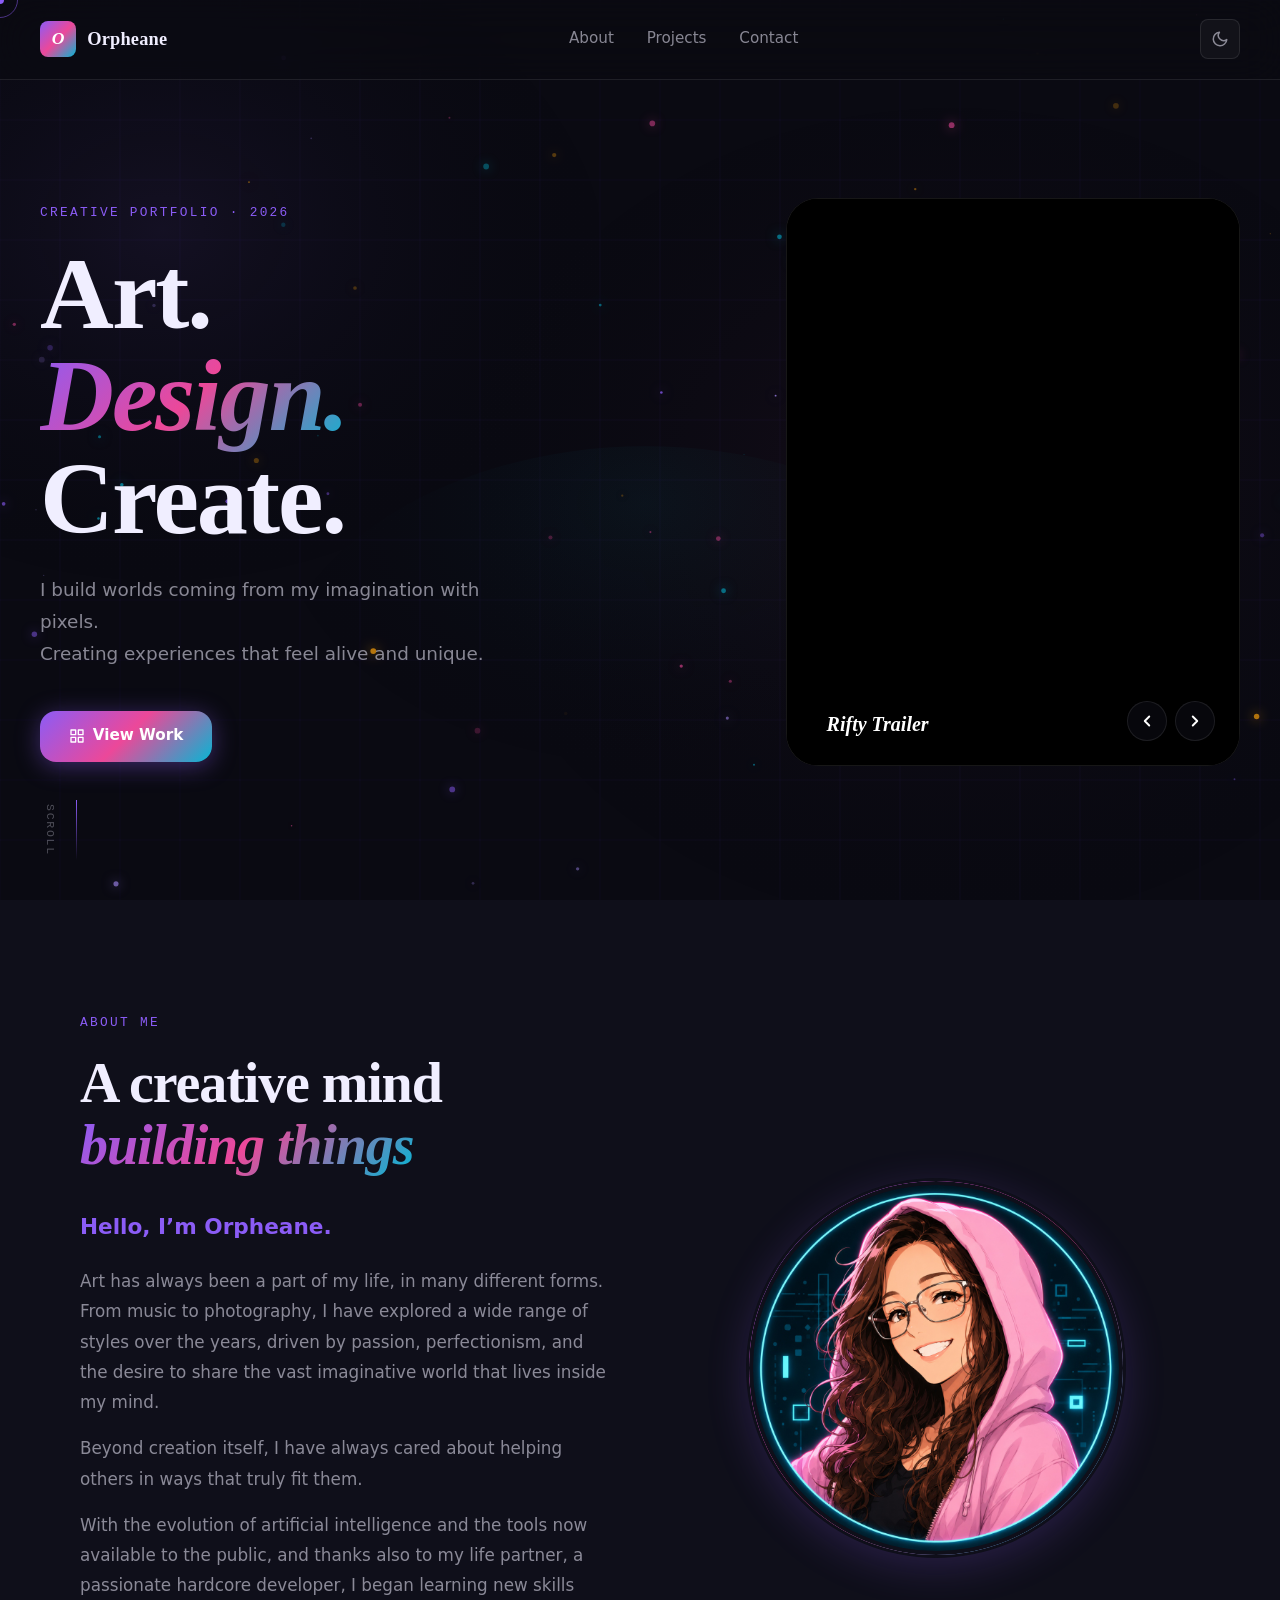
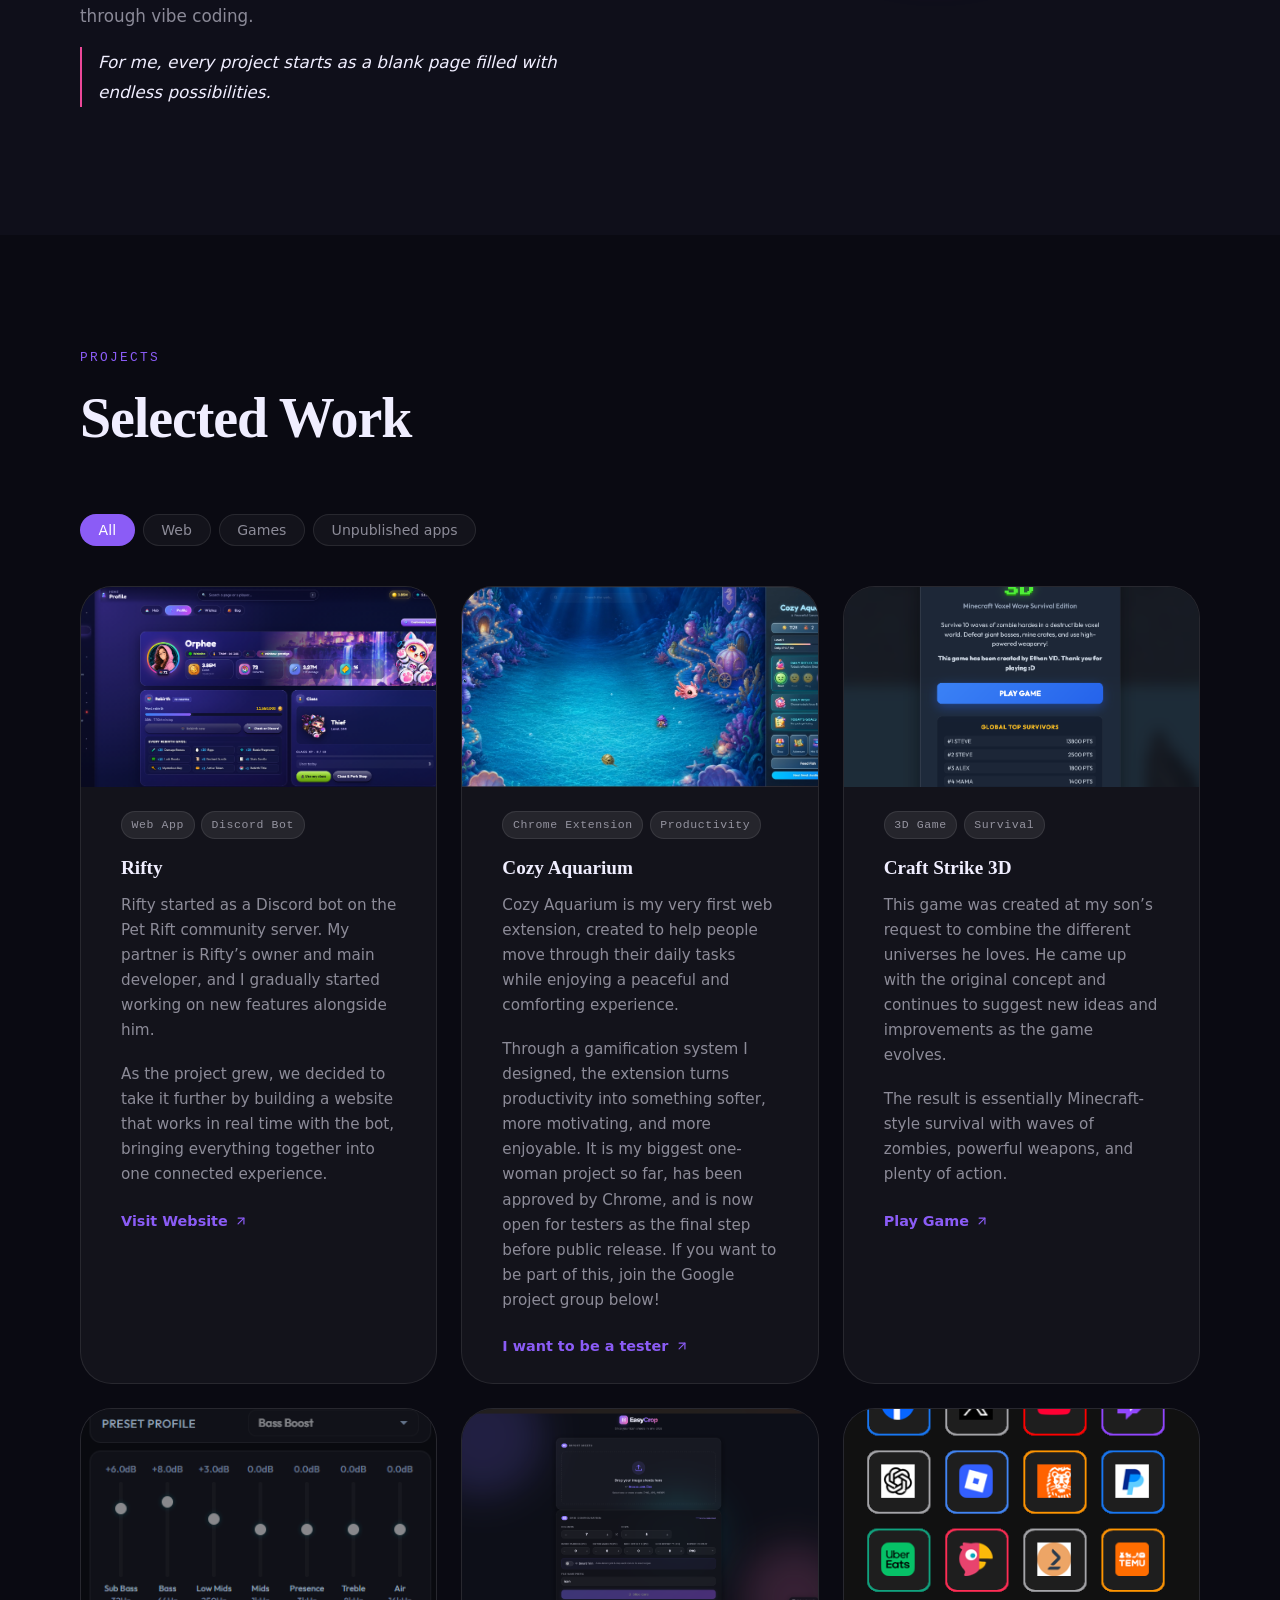
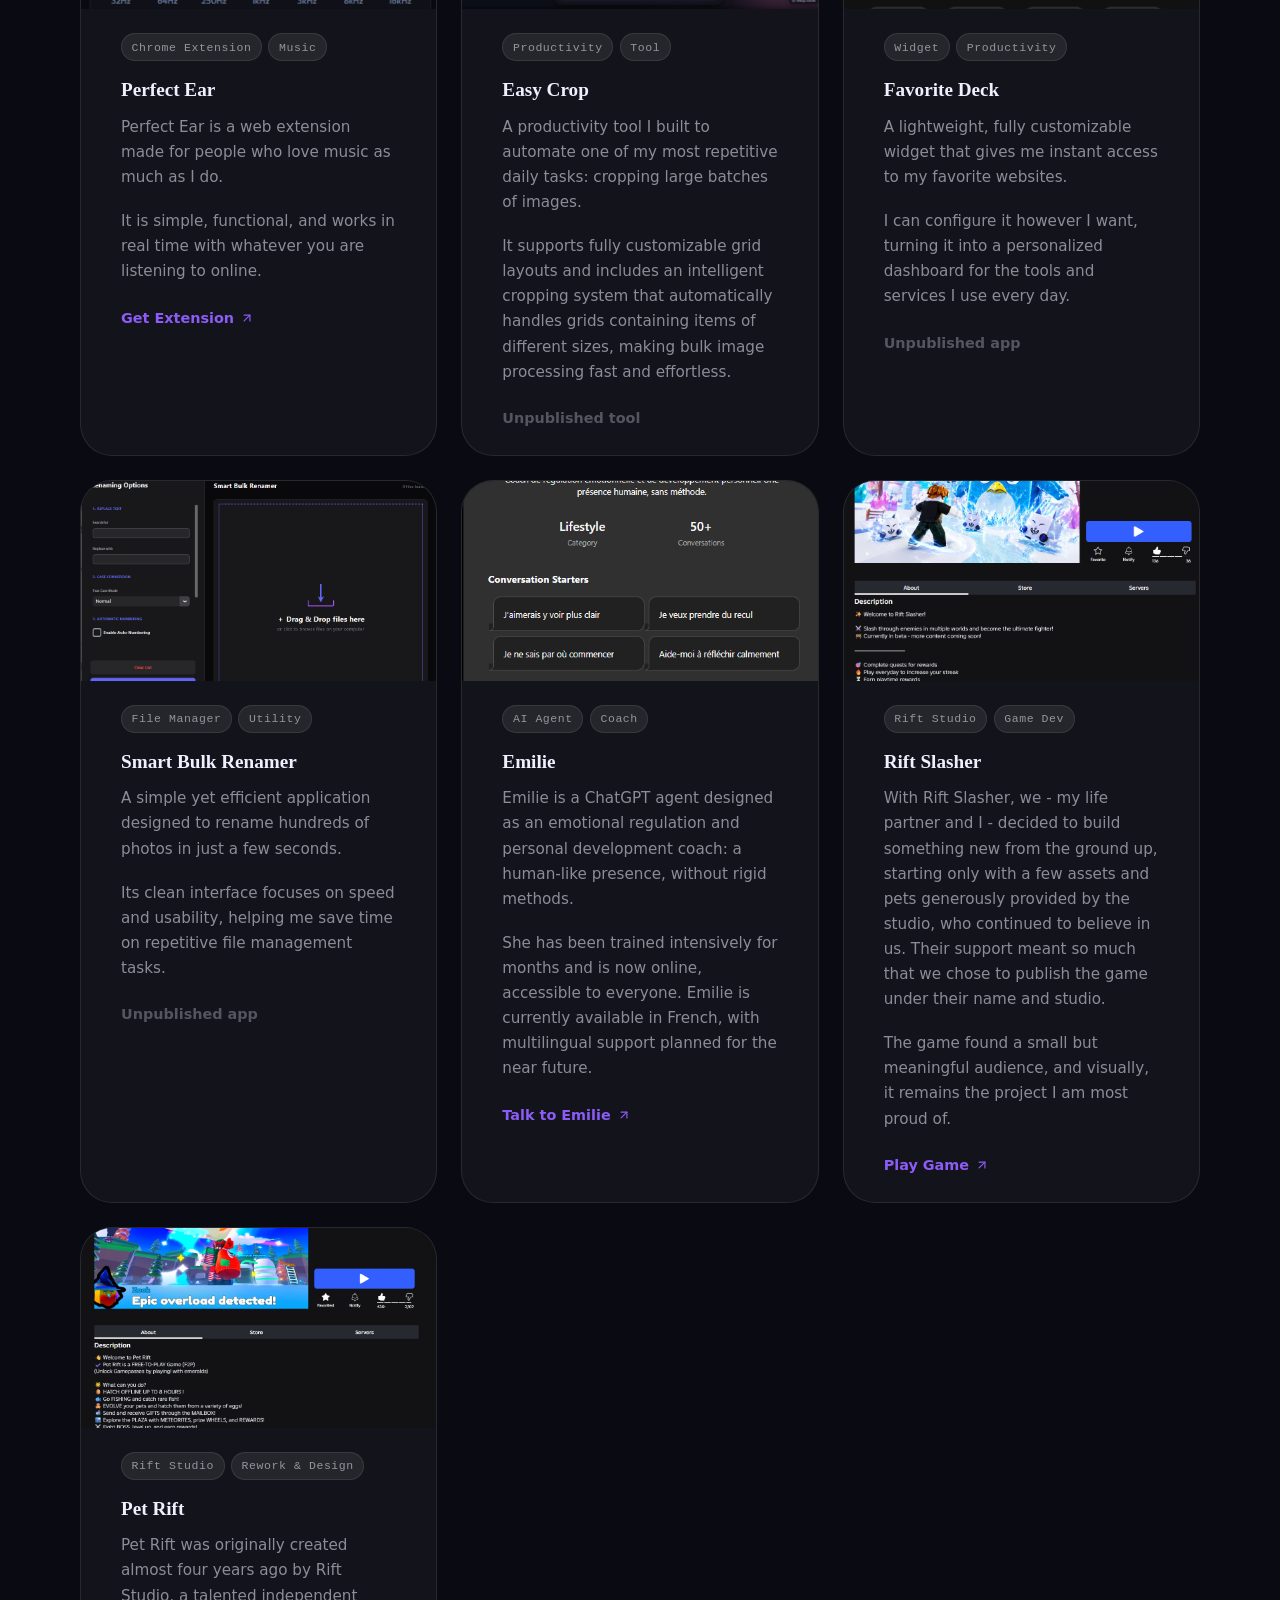
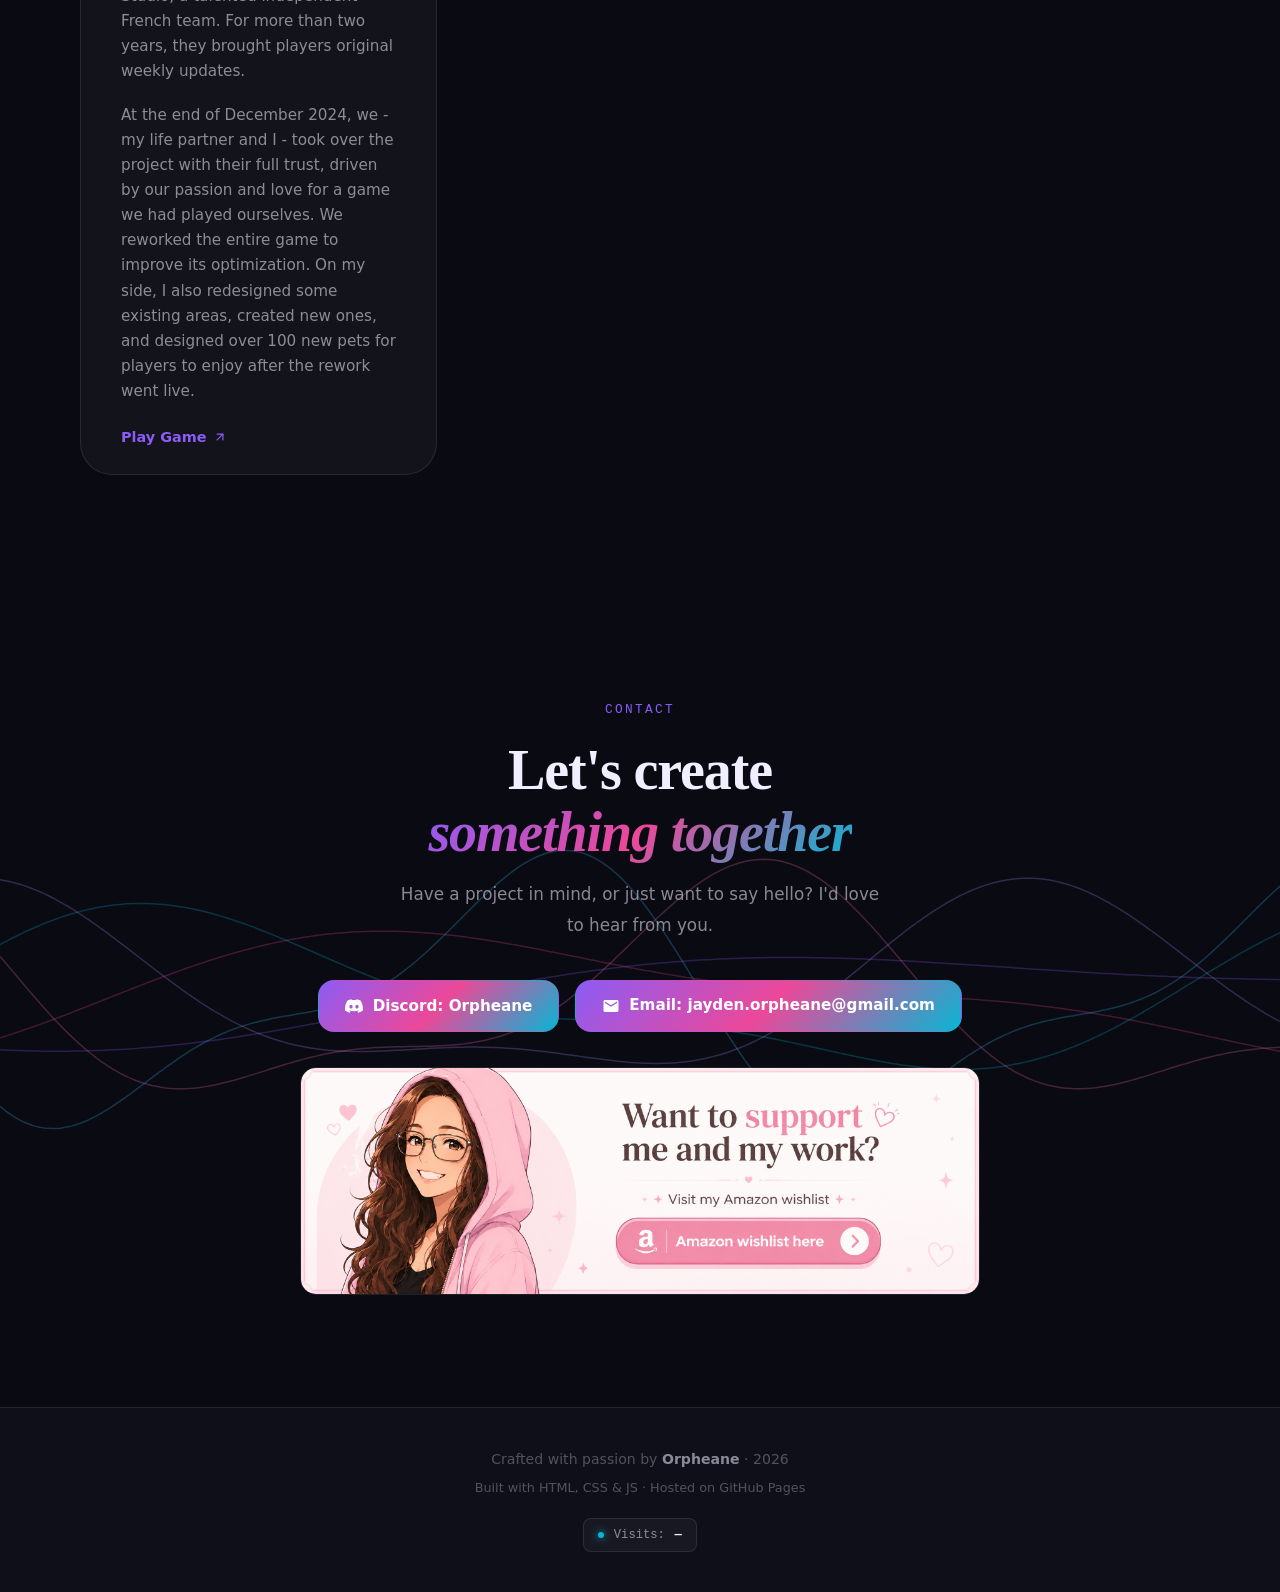
==== commit b1a151ae: "Add website link for Rifty web platform" ====
--- a/index.html
+++ b/index.html
@@ -224,7 +224,10 @@
                 <p style="font-size: 0.95rem; color: var(--text-muted); margin-bottom: 1.2rem; line-height: 1.65;">
                   As the project grew, we decided to take it further by building a website that works in real time with the bot, bringing everything together into one connected experience.
                 </p>
-                <span class="project-link muted">Play soon</span>
+                <a class="project-link" href="https://rifty.duckdns.org:8443/#home" target="_blank" rel="noopener noreferrer" aria-label="Visit Rifty website">
+                  Visit Website
+                  <svg viewBox="0 0 24 24" fill="none" stroke="currentColor" stroke-width="2" stroke-linecap="round" stroke-linejoin="round" aria-hidden="true"><line x1="7" y1="17" x2="17" y2="7"/><polyline points="7 7 17 7 17 17"/></svg>
+                </a>
               </div>
             </article>
 
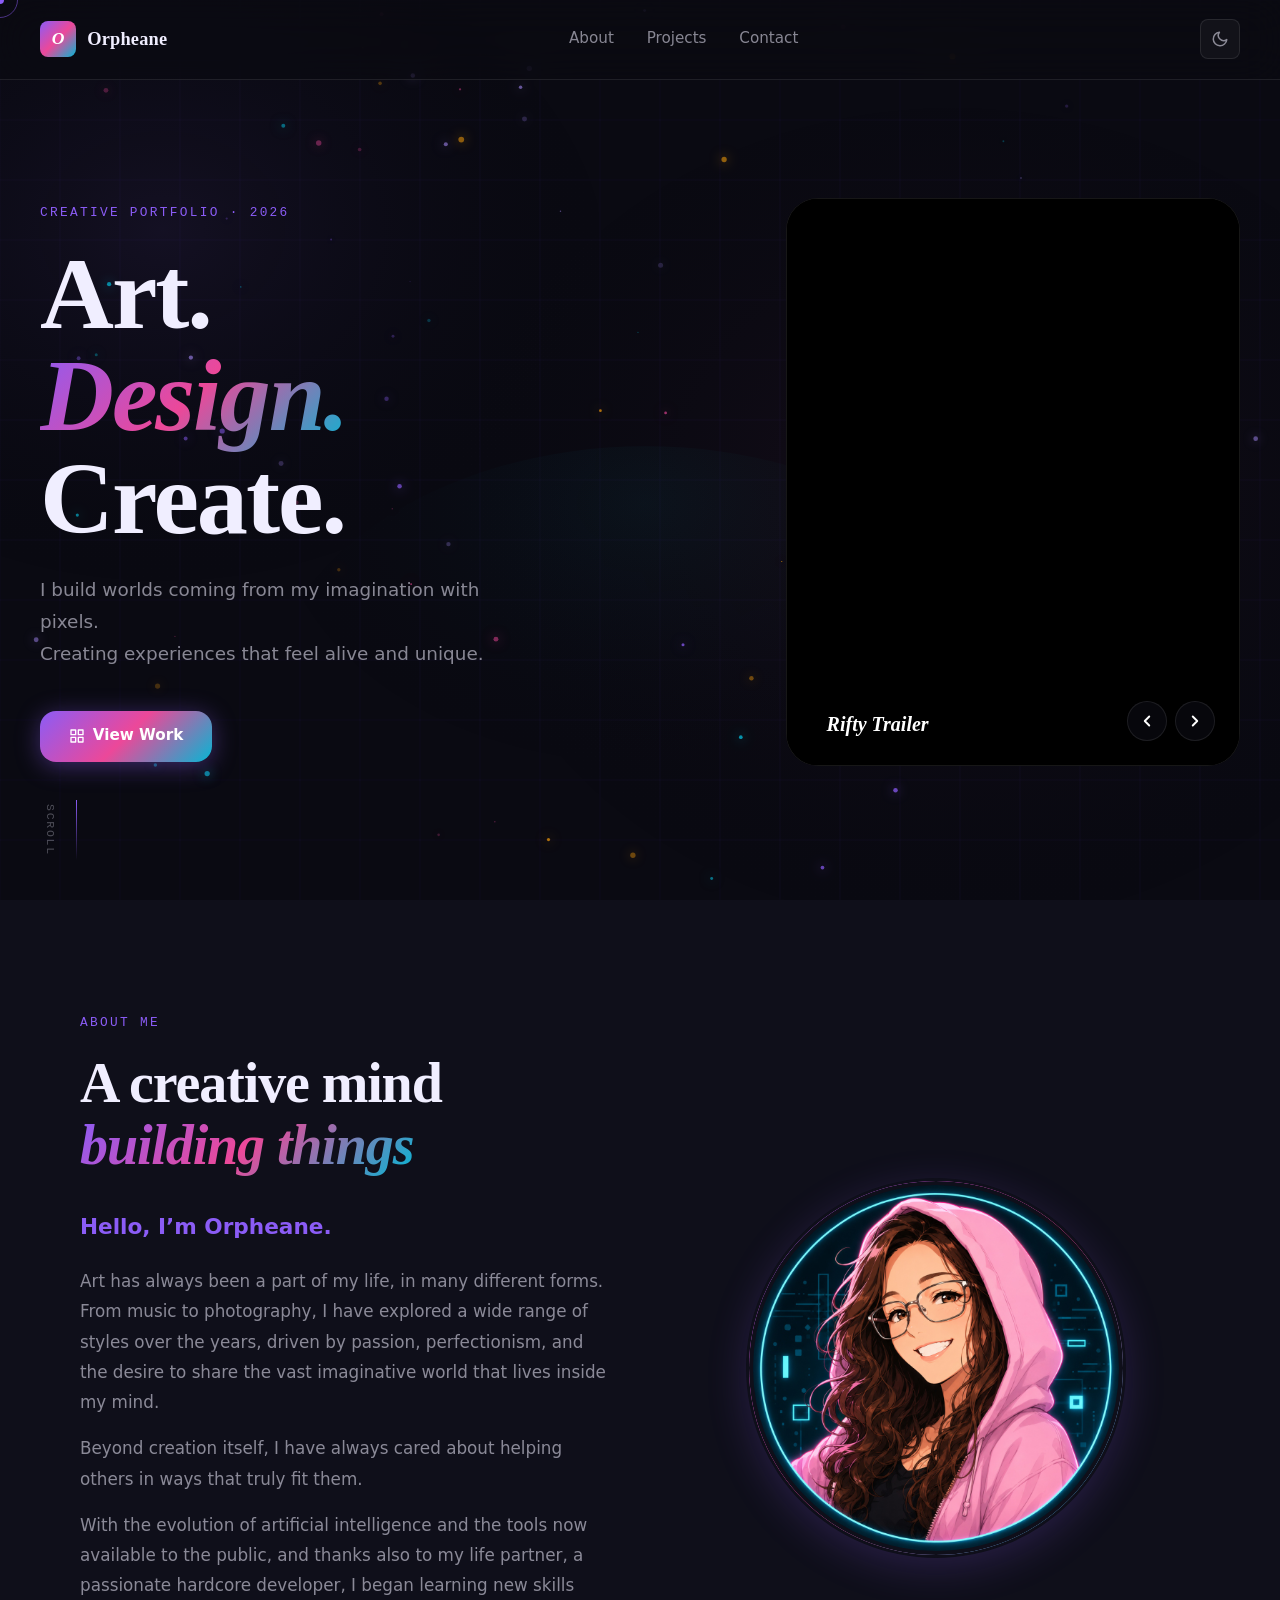
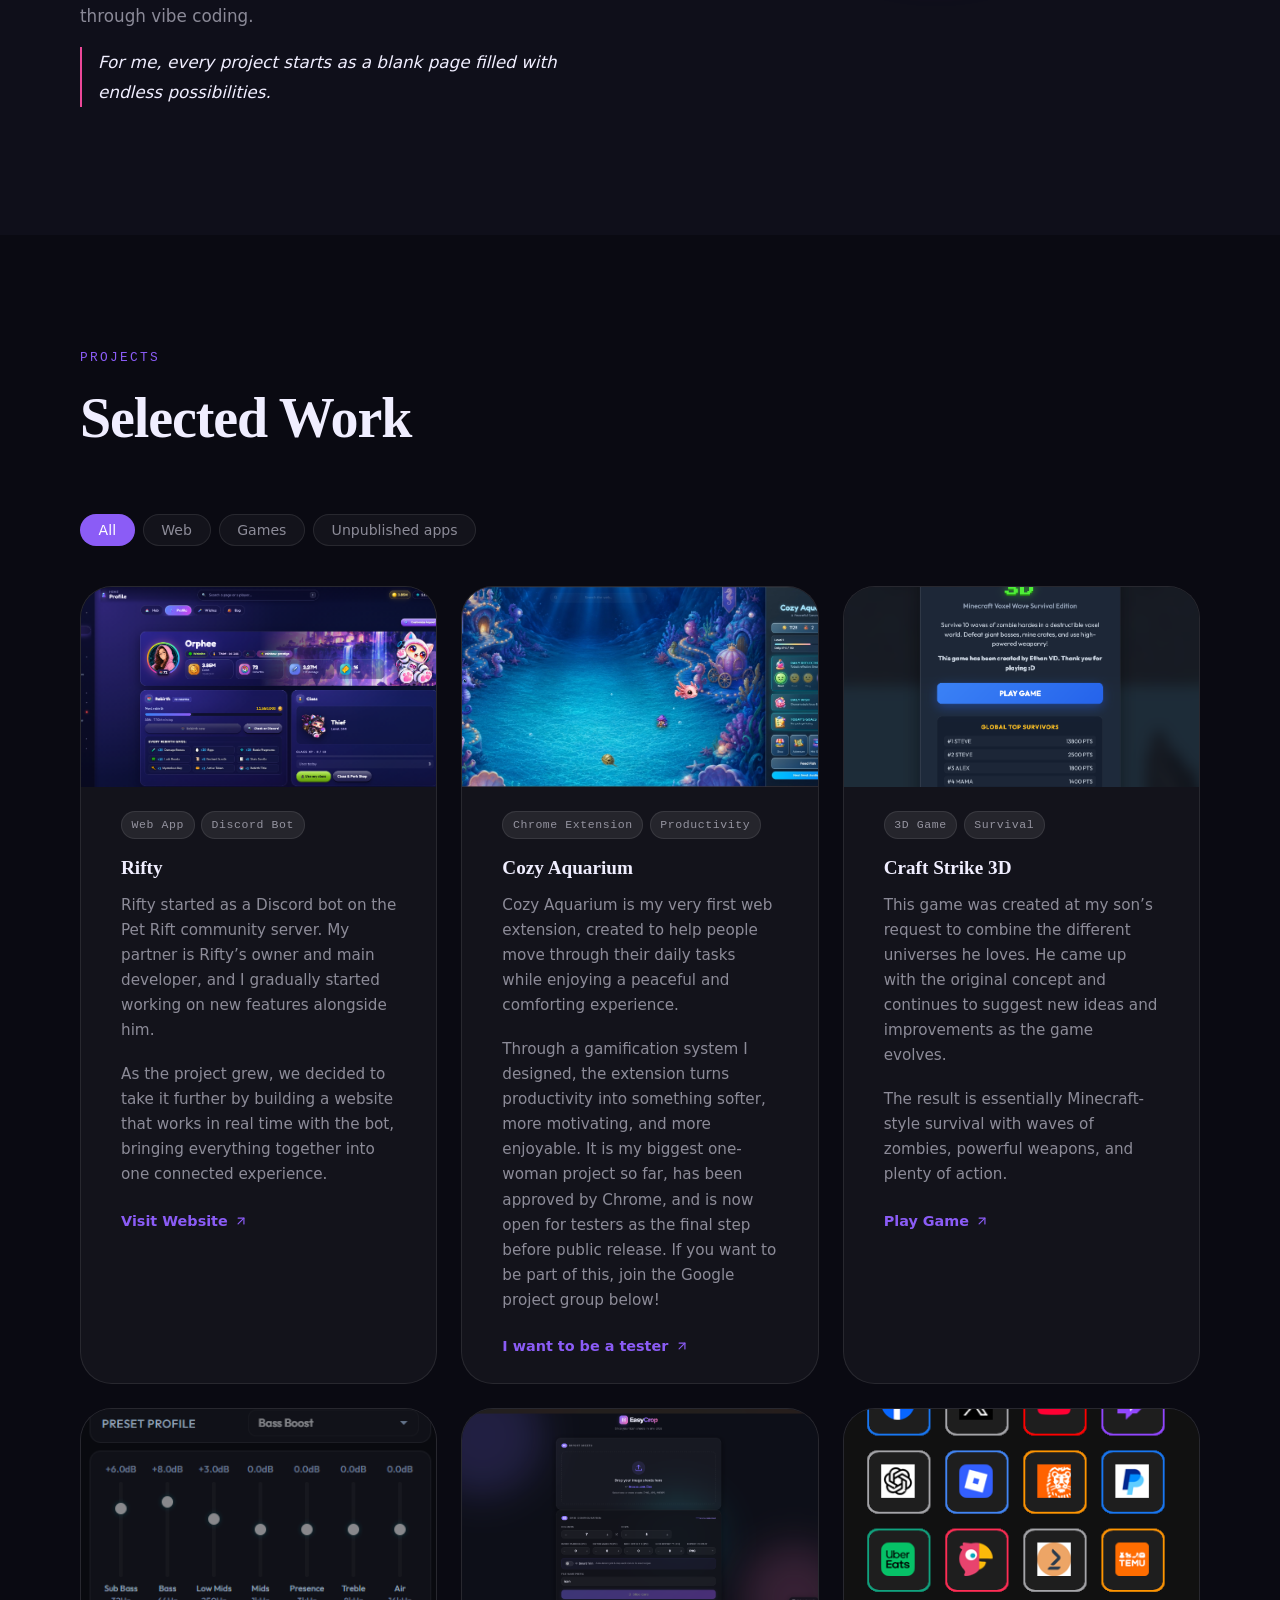
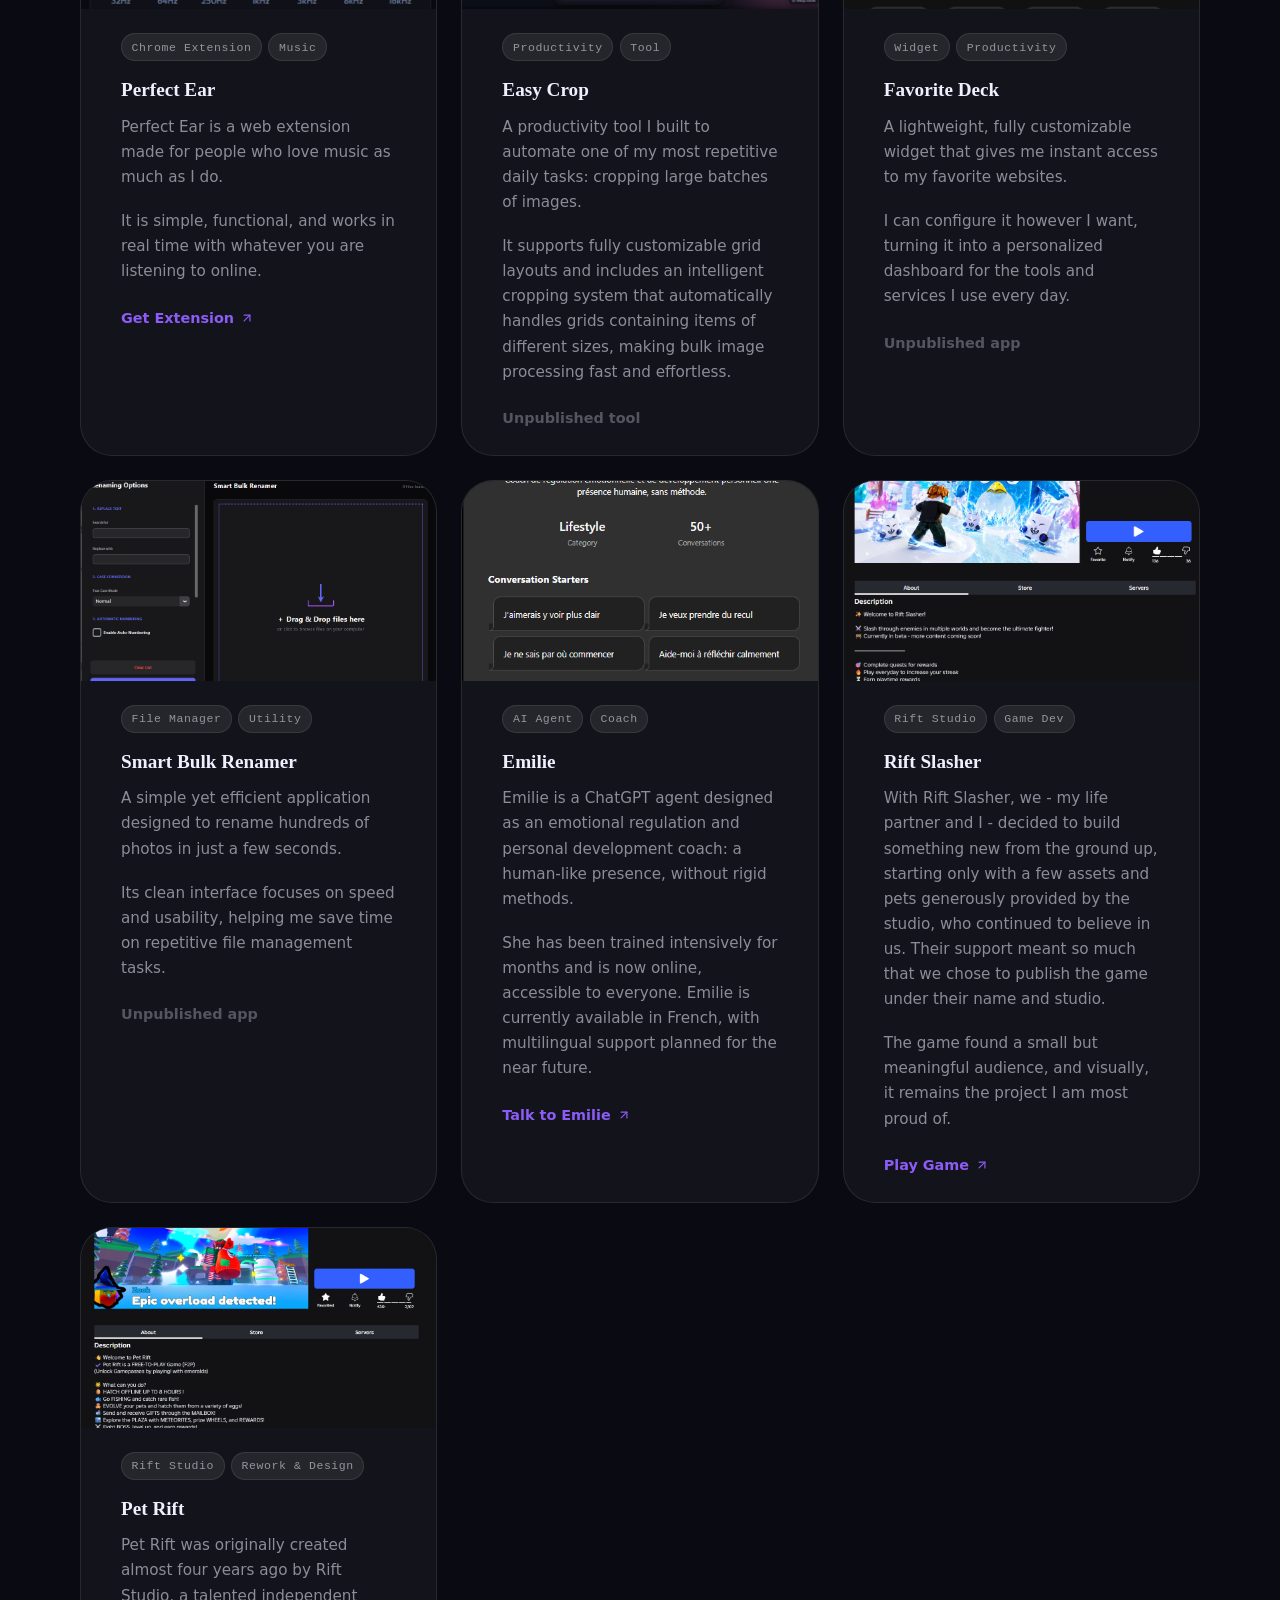
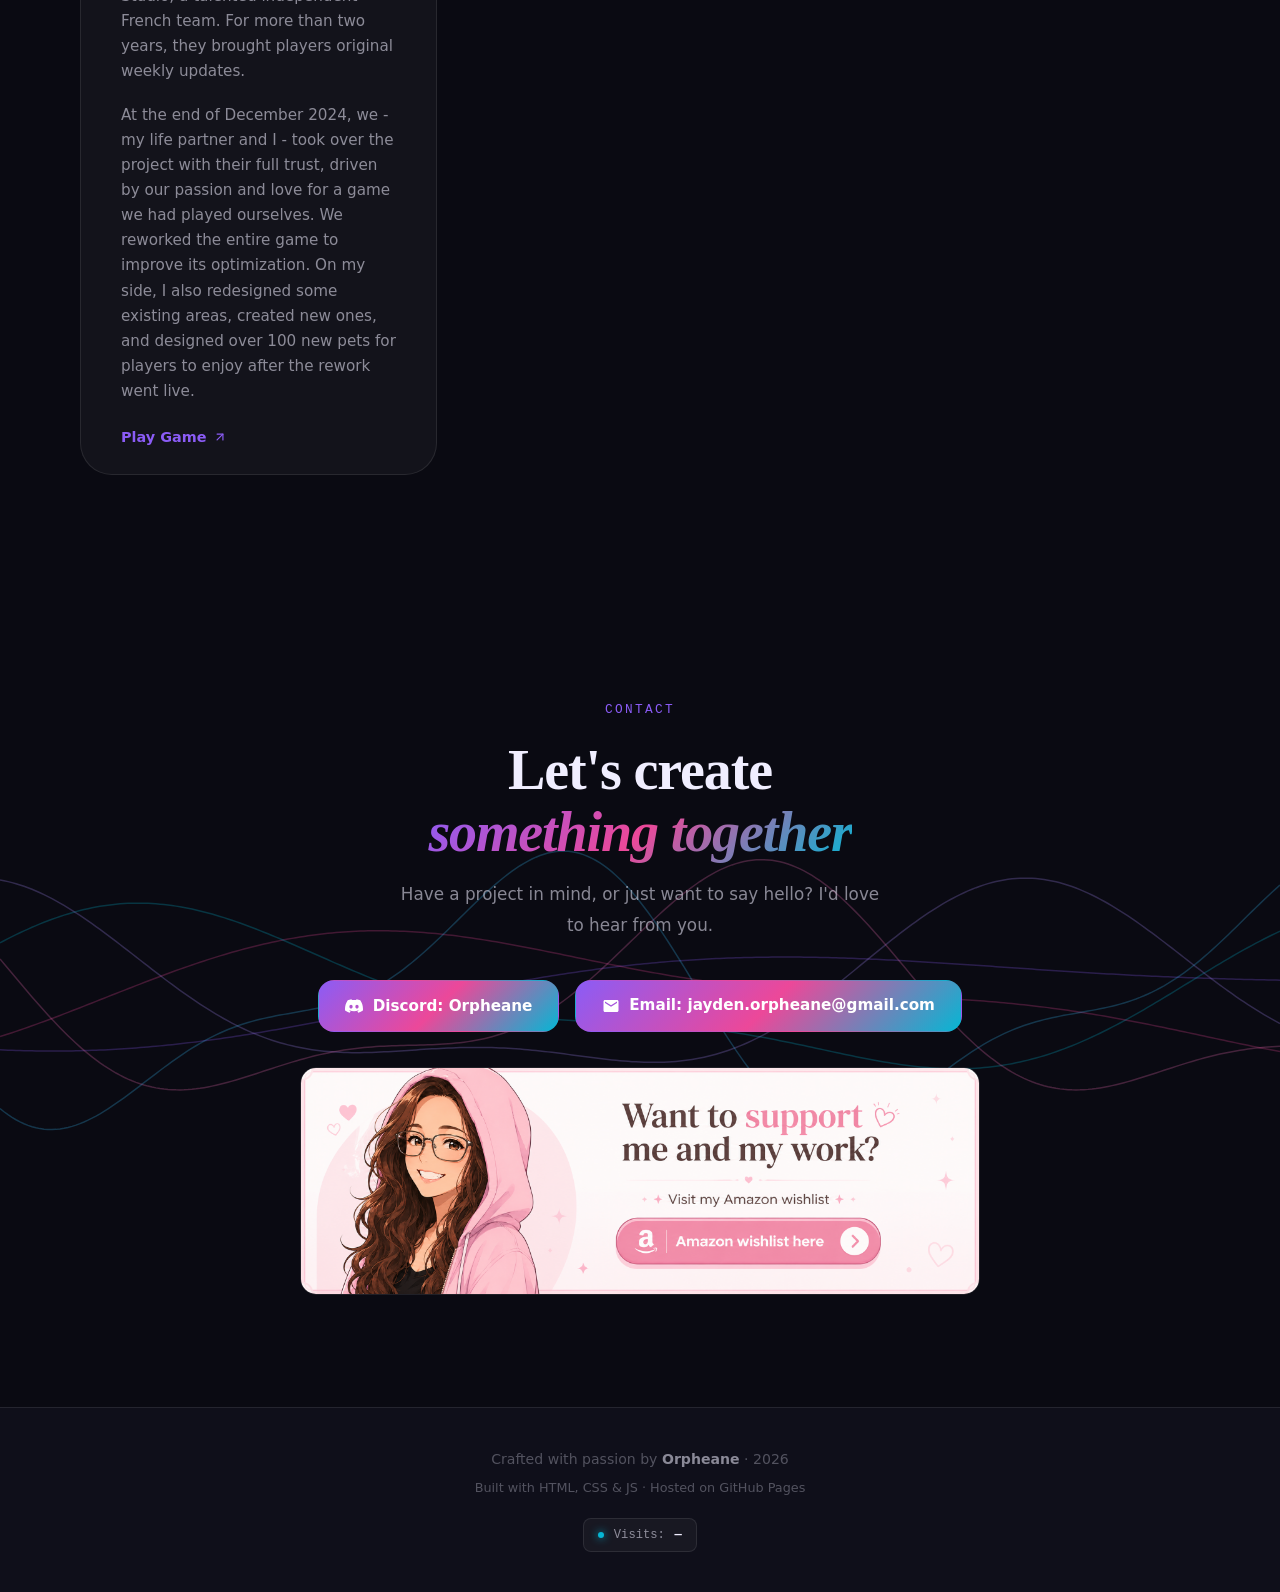
==== commit a5c22692: "Initial release" ====
--- a/index.html
+++ b/index.html
@@ -1,31 +1,4 @@
-<!doctype html>
-<html lang="en" data-theme="dark">
-  <head>
-    <meta charset="utf-8" />
-    <meta name="viewport" content="width=device-width, initial-scale=1" />
-    <meta name="description" content="Orpheane — Creative Portfolio. Art, Design, Web Development & Game Development." />
-    <meta name="theme-color" content="#0a0a12" />
-    <meta property="og:title" content="Orpheane | Creative Portfolio" />
-    <meta property="og:description" content="Art, Design, Web & Game Development. Welcome to my creative universe." />
-    <meta property="og:type" content="website" />
-    <meta property="og:url" content="https://orpheane.github.io" />
-
-    <title>Orpheane | Creative Portfolio</title>
-
-    <!-- Security Headers / Policies -->
-    <meta http-equiv="Content-Security-Policy" content="default-src 'self'; script-src 'self' 'unsafe-inline'; style-src 'self' 'unsafe-inline' https://fonts.googleapis.com; font-src 'self' https://fonts.gstatic.com; img-src 'self' data: https://api.visitorbadge.io https://img.shields.io; connect-src 'self' https://countapi.mileshilliard.com https://img.shields.io; media-src 'self'; frame-src 'self';" />
-    <meta name="referrer" content="no-referrer-when-downgrade" />
-
-    <!-- Clickjacking defense (Equivalent to X-Frame-Options: SAMEORIGIN) -->
-    <script>
-      if (self !== top) {
-        top.location = self.location;
-      }
-    </script>
-
-    <!-- JSON-LD Structured Data -->
-    <script type="application/ld+json">
-    {
+<!doctype html><html lang="en" data-theme="dark"><head><meta charset="utf-8"><meta name="viewport" content="width=device-width,initial-scale=1"><meta name="description" content="Orpheane — Creative Portfolio. Art, Design, Web Development & Game Development."><meta name="theme-color" content="#0a0a12"><meta property="og:title" content="Orpheane | Creative Portfolio"><meta property="og:description" content="Art, Design, Web & Game Development. Welcome to my creative universe."><meta property="og:type" content="website"><meta property="og:url" content="https://orpheane.github.io"><title>Orpheane | Creative Portfolio</title><meta http-equiv="Content-Security-Policy" content="default-src 'self'; script-src 'self' 'unsafe-inline'; style-src 'self' 'unsafe-inline' https://fonts.googleapis.com; font-src 'self' https://fonts.gstatic.com; img-src 'self' data: https://api.visitorbadge.io https://img.shields.io; connect-src 'self' https://countapi.mileshilliard.com https://img.shields.io; media-src 'self'; frame-src 'self';"><meta name="referrer" content="no-referrer-when-downgrade"><script>self!==top&&(top.location=self.location)</script><script type="application/ld+json">{
       "@context": "https://schema.org",
       "@type": "Person",
       "name": "Orpheane",
@@ -33,491 +6,4 @@
       "jobTitle": "Creative Developer & Artist",
       "description": "Creative developer and artist working across Art, Design, Web Development and Game Development.",
       "knowsAbout": ["Creative Design", "Web Development", "Game Development", "Digital Art", "UI/UX"]
-    }
-    </script>
-
-    <link rel="preconnect" href="https://fonts.googleapis.com" />
-    <link rel="preconnect" href="https://fonts.gstatic.com" crossorigin />
-    <link href="https://fonts.googleapis.com/css2?family=Playfair+Display:ital,wght@0,400;0,700;0,900;1,400;1,700&family=DM+Sans:wght@300;400;500;600&family=DM+Mono:wght@400;500&display=swap" rel="stylesheet" />
-    <link rel="stylesheet" href="styles.css?v=1.0.4" />
-  </head>
-  <body>
-
-    <!-- ─── CUSTOM CURSOR ─────────────────────────────── -->
-    <div id="cursor-dot" aria-hidden="true"></div>
-    <div id="cursor-ring" aria-hidden="true"></div>
-
-    <!-- ─── HEADER ────────────────────────────────────── -->
-    <header class="site-header" id="site-header">
-      <a class="brand" href="#top" aria-label="Orpheane — back to top">
-        <span class="brand-mark" aria-hidden="true">O</span>
-        <span class="brand-name">Orpheane</span>
-      </a>
-
-      <nav class="site-nav" aria-label="Main navigation">
-        <a href="#about" class="nav-link">About</a>
-        <a href="#projects" class="nav-link">Projects</a>
-        <a href="#contact" class="nav-link">Contact</a>
-      </nav>
-
-      <button class="theme-toggle icon-btn" id="theme-toggle" type="button" aria-label="Toggle light/dark theme">
-        <svg id="icon-moon" viewBox="0 0 24 24" fill="none" stroke="currentColor" stroke-width="2" stroke-linecap="round" stroke-linejoin="round" aria-hidden="true"><path d="M21 12.79A9 9 0 1 1 11.21 3 7 7 0 0 0 21 12.79z"/></svg>
-        <svg id="icon-sun" viewBox="0 0 24 24" fill="none" stroke="currentColor" stroke-width="2" stroke-linecap="round" stroke-linejoin="round" aria-hidden="true" style="display:none"><circle cx="12" cy="12" r="5"/><line x1="12" y1="1" x2="12" y2="3"/><line x1="12" y1="21" x2="12" y2="23"/><line x1="4.22" y1="4.22" x2="5.64" y2="5.64"/><line x1="18.36" y1="18.36" x2="19.78" y2="19.78"/><line x1="1" y1="12" x2="3" y2="12"/><line x1="21" y1="12" x2="23" y2="12"/><line x1="4.22" y1="19.78" x2="5.64" y2="18.36"/><line x1="18.36" y1="5.64" x2="19.78" y2="4.22"/></svg>
-      </button>
-
-      <button class="hamburger icon-btn" id="hamburger" type="button" aria-label="Toggle menu" aria-expanded="false">
-        <span></span><span></span><span></span>
-      </button>
-    </header>
-
-    <!-- Mobile nav overlay -->
-    <div class="mobile-nav" id="mobile-nav" aria-hidden="true">
-      <nav aria-label="Mobile navigation">
-        <a href="#about"    class="mobile-nav-link" tabindex="-1">About</a>
-        <a href="#projects" class="mobile-nav-link" tabindex="-1">Projects</a>
-        <a href="#contact"  class="mobile-nav-link" tabindex="-1">Contact</a>
-      </nav>
-    </div>
-
-    <main id="top">
-
-      <!-- ─── HERO ──────────────────────────────────────── -->
-      <section class="hero-section" aria-labelledby="hero-title">
-        <canvas id="hero-canvas" aria-hidden="true"></canvas>
-
-        <div class="hero-grid-container">
-          <div class="hero-content">
-            <p class="eyebrow reveal">Creative Portfolio · 2026</p>
-            <h1 id="hero-title" class="reveal reveal-delay-1">
-              Art.<br/>
-              <em>Design.</em><br/>
-              Create.
-            </h1>
-            <p class="hero-lead reveal reveal-delay-2">
-              I build worlds coming from my imagination with pixels.<br/>
-              Creating experiences that feel alive and unique.
-            </p>
-            <div class="hero-ctas reveal reveal-delay-3">
-              <a class="btn btn-primary" href="#projects">
-                <svg viewBox="0 0 24 24" fill="none" stroke="currentColor" stroke-width="2" stroke-linecap="round" stroke-linejoin="round" aria-hidden="true"><rect x="3" y="3" width="7" height="7"/><rect x="14" y="3" width="7" height="7"/><rect x="14" y="14" width="7" height="7"/><rect x="3" y="14" width="7" height="7"/></svg>
-                View Work
-              </a>
-            </div>
-          </div>
-
-          <!-- Hero right-side slider/carousel -->
-          <div class="hero-slider-wrapper reveal reveal-delay-2">
-            <div class="slider-controls">
-              <button class="slider-btn prev" type="button" aria-label="Previous image">
-                <svg viewBox="0 0 24 24" fill="none" stroke="currentColor" stroke-width="2.5" stroke-linecap="round" stroke-linejoin="round" aria-hidden="true"><polyline points="15 18 9 12 15 6"/></svg>
-              </button>
-              <button class="slider-btn next" type="button" aria-label="Next image">
-                <svg viewBox="0 0 24 24" fill="none" stroke="currentColor" stroke-width="2.5" stroke-linecap="round" stroke-linejoin="round" aria-hidden="true"><polyline points="9 18 15 12 9 6"/></svg>
-              </button>
-            </div>
-            <div class="hero-slider" id="hero-slider">
-              <div class="slider-track" id="slider-track">
-                <div class="slider-item">
-                  <video class="hover-video" loop muted playsinline preload="auto">
-                    <source src="assets/rifty_trailer_video.mp4" type="video/mp4" />
-                  </video>
-                  <div class="item-overlay"><span>Rifty Trailer</span></div>
-                </div>
-                <div class="slider-item">
-                  <video class="hover-video" loop muted playsinline preload="auto">
-                    <source src="assets/pet_rift_video.mp4" type="video/mp4" />
-                  </video>
-                  <div class="item-overlay"><span>Pet Rift Gameplay</span></div>
-                </div>
-                <div class="slider-item">
-                  <video class="hover-video" loop muted playsinline preload="auto">
-                    <source src="assets/rift_slasher_video.mp4" type="video/mp4" />
-                  </video>
-                  <div class="item-overlay"><span>Rift Slasher Battle</span></div>
-                </div>
-                <div class="slider-item">
-                  <video class="hover-video" loop muted playsinline preload="auto">
-                    <source src="assets/rift_slasher_map_video.mp4" type="video/mp4" />
-                  </video>
-                  <div class="item-overlay"><span>Rift Slasher Map</span></div>
-                </div>
-              </div>
-            </div>
-          </div>
-        </div>
-
-        <div class="hero-scroll-hint" aria-hidden="true">
-          <span>Scroll</span>
-          <div class="scroll-line"></div>
-        </div>
-      </section>
-
-      <!-- ─── ABOUT ──────────────────────────────────────── -->
-      <section class="section about-section" id="about" aria-labelledby="about-title">
-        <div class="section-inner">
-          <div class="about-text">
-            <p class="eyebrow reveal">About Me</p>
-            <h2 id="about-title" class="reveal reveal-delay-1">A creative mind<br/><em>building things</em></h2>
-            
-            <div class="about-spacer"></div>
-
-            <div class="body-paragraphs reveal reveal-delay-2">
-              <p class="body-text highlight-intro">Hello, I’m Orpheane.</p>
-              <p class="body-text">
-                Art has always been a part of my life, in many different forms. From music to photography, I have explored a wide range of styles over the years, driven by passion, perfectionism, and the desire to share the vast imaginative world that lives inside my mind.
-              </p>
-              <p class="body-text">
-                Beyond creation itself, I have always cared about helping others in ways that truly fit them.
-              </p>
-              <p class="body-text">
-                With the evolution of artificial intelligence and the tools now available to the public, and thanks also to my life partner, a passionate hardcore developer, I began learning new skills through vibe coding.
-              </p>
-              <p class="body-text text-conclusion">
-                For me, every project starts as a blank page filled with endless possibilities.
-              </p>
-            </div>
-          </div>
-
-          <div class="about-profile reveal reveal-delay-2">
-            <div class="profile-image-container">
-              <img src="assets/profile.jpg" alt="Orpheane's Profile Picture" />
-              <div class="profile-glow"></div>
-            </div>
-          </div>
-        </div>
-      </section>
-
-      <!-- ─── PROJECTS ──────────────────────────────────── -->
-      <section class="section projects-section" id="projects" aria-labelledby="projects-title">
-        <div class="section-inner">
-          <div class="section-header">
-            <p class="eyebrow reveal">Projects</p>
-            <h2 id="projects-title" class="reveal reveal-delay-1">Selected Work</h2>
-          </div>
-
-          <div class="project-filters reveal reveal-delay-2" role="list" aria-label="Project filters">
-            <button class="filter-btn active" data-filter="all" type="button" role="listitem">All</button>
-            <button class="filter-btn" data-filter="web" type="button" role="listitem">Web</button>
-            <button class="filter-btn" data-filter="game" type="button" role="listitem">Games</button>
-            <button class="filter-btn" data-filter="unpublished" type="button" role="listitem">Unpublished apps</button>
-          </div>
-
-          <div class="projects-grid" id="projects-grid">
-
-            <!-- 1. Rifty (Oct 2026) -->
-            <article class="project-card reveal reveal-delay-1" data-category="web" tabindex="0" aria-label="Project: Rifty">
-              <div class="project-visual" aria-hidden="true">
-                <img class="project-img-preview" src="assets/rifty.png" alt="Rifty Web Platform Screenshot" />
-                <div class="zoom-icon-overlay">
-                  <svg viewBox="0 0 24 24" fill="none" stroke="currentColor" stroke-width="2.5" stroke-linecap="round" stroke-linejoin="round"><circle cx="11" cy="11" r="8"/><line x1="21" y1="21" x2="16.65" y2="16.65"/><line x1="11" y1="8" x2="11" y2="14"/><line x1="8" y1="11" x2="14" y2="11"/></svg>
-                </div>
-              </div>
-              <div class="project-info">
-                <div class="project-tags">
-                  <span class="tag">Web App</span>
-                  <span class="tag">Discord Bot</span>
-                </div>
-                <h3>Rifty</h3>
-                <p>
-                  Rifty started as a Discord bot on the Pet Rift community server. My partner is Rifty’s owner and main developer, and I gradually started working on new features alongside him.
-                </p>
-                <p style="font-size: 0.95rem; color: var(--text-muted); margin-bottom: 1.2rem; line-height: 1.65;">
-                  As the project grew, we decided to take it further by building a website that works in real time with the bot, bringing everything together into one connected experience.
-                </p>
-                <a class="project-link" href="https://rifty.duckdns.org:8443/#home" target="_blank" rel="noopener noreferrer" aria-label="Visit Rifty website">
-                  Visit Website
-                  <svg viewBox="0 0 24 24" fill="none" stroke="currentColor" stroke-width="2" stroke-linecap="round" stroke-linejoin="round" aria-hidden="true"><line x1="7" y1="17" x2="17" y2="7"/><polyline points="7 7 17 7 17 17"/></svg>
-                </a>
-              </div>
-            </article>
-
-            <!-- 2. Cozy Aquarium (Aug 2026) -->
-            <article class="project-card reveal reveal-delay-2" data-category="web" tabindex="0" aria-label="Project: Cozy Aquarium">
-              <div class="project-visual" aria-hidden="true">
-                <img class="project-img-preview" src="assets/cozy_aquarium.jpg" alt="Cozy Aquarium Extension Screenshot" />
-                <div class="zoom-icon-overlay">
-                  <svg viewBox="0 0 24 24" fill="none" stroke="currentColor" stroke-width="2.5" stroke-linecap="round" stroke-linejoin="round"><circle cx="11" cy="11" r="8"/><line x1="21" y1="21" x2="16.65" y2="16.65"/><line x1="11" y1="8" x2="11" y2="14"/><line x1="8" y1="11" x2="14" y2="11"/></svg>
-                </div>
-              </div>
-              <div class="project-info">
-                <div class="project-tags">
-                  <span class="tag">Chrome Extension</span>
-                  <span class="tag">Productivity</span>
-                </div>
-                <h3>Cozy Aquarium</h3>
-                <p>
-                  Cozy Aquarium is my very first web extension, created to help people move through their daily tasks while enjoying a peaceful and comforting experience.
-                </p>
-                <p style="font-size: 0.95rem; color: var(--text-muted); margin-bottom: 1.2rem; line-height: 1.65;">
-                  Through a gamification system I designed, the extension turns productivity into something softer, more motivating, and more enjoyable. It is my biggest one-woman project so far, has been approved by Chrome, and is now open for testers as the final step before public release. If you want to be part of this, join the Google project group below!
-                </p>
-                <a class="project-link" href="https://groups.google.com/g/cozy-aquarium" target="_blank" rel="noopener noreferrer" aria-label="Join Cozy Aquarium beta testers group">
-                  I want to be a tester
-                  <svg viewBox="0 0 24 24" fill="none" stroke="currentColor" stroke-width="2" stroke-linecap="round" stroke-linejoin="round" aria-hidden="true"><line x1="7" y1="17" x2="17" y2="7"/><polyline points="7 7 17 7 17 17"/></svg>
-                </a>
-              </div>
-            </article>
-
-            <!-- 3. Craft Strike 3D (July 2026) -->
-            <article class="project-card reveal reveal-delay-3" data-category="game" tabindex="0" aria-label="Project: Craft Strike 3D">
-              <div class="project-visual" aria-hidden="true">
-                <img class="project-img-preview" src="assets/craft_strike_3d.png" alt="Craft Strike 3D Game Screenshot" />
-                <div class="zoom-icon-overlay">
-                  <svg viewBox="0 0 24 24" fill="none" stroke="currentColor" stroke-width="2.5" stroke-linecap="round" stroke-linejoin="round"><circle cx="11" cy="11" r="8"/><line x1="21" y1="21" x2="16.65" y2="16.65"/><line x1="11" y1="8" x2="11" y2="14"/><line x1="8" y1="11" x2="14" y2="11"/></svg>
-                </div>
-              </div>
-              <div class="project-info">
-                <div class="project-tags">
-                  <span class="tag">3D Game</span>
-                  <span class="tag">Survival</span>
-                </div>
-                <h3>Craft Strike 3D</h3>
-                <p>
-                  This game was created at my son’s request to combine the different universes he loves. He came up with the original concept and continues to suggest new ideas and improvements as the game evolves.
-                </p>
-                <p style="font-size: 0.95rem; color: var(--text-muted); margin-bottom: 1.2rem; line-height: 1.65;">
-                  The result is essentially Minecraft-style survival with waves of zombies, powerful weapons, and plenty of action.
-                </p>
-                <a class="project-link" href="https://craftstrike3d.netlify.app/" target="_blank" rel="noopener noreferrer" aria-label="Play Craft Strike 3D on Netlify">
-                  Play Game
-                  <svg viewBox="0 0 24 24" fill="none" stroke="currentColor" stroke-width="2" stroke-linecap="round" stroke-linejoin="round" aria-hidden="true"><line x1="7" y1="17" x2="17" y2="7"/><polyline points="7 7 17 7 17 17"/></svg>
-                </a>
-              </div>
-            </article>
-
-            <!-- 4. Perfect Ear (July 2026) -->
-            <article class="project-card reveal reveal-delay-1" data-category="web" tabindex="0" aria-label="Project: Perfect Ear">
-              <div class="project-visual" aria-hidden="true">
-                <img class="project-img-preview" src="assets/perfect_ear.png" alt="Perfect Ear Extension Screenshot" />
-                <div class="zoom-icon-overlay">
-                  <svg viewBox="0 0 24 24" fill="none" stroke="currentColor" stroke-width="2.5" stroke-linecap="round" stroke-linejoin="round"><circle cx="11" cy="11" r="8"/><line x1="21" y1="21" x2="16.65" y2="16.65"/><line x1="11" y1="8" x2="11" y2="14"/><line x1="8" y1="11" x2="14" y2="11"/></svg>
-                </div>
-              </div>
-              <div class="project-info">
-                <div class="project-tags">
-                  <span class="tag">Chrome Extension</span>
-                  <span class="tag">Music</span>
-                </div>
-                <h3>Perfect Ear</h3>
-                <p>
-                  Perfect Ear is a web extension made for people who love music as much as I do.
-                </p>
-                <p style="font-size: 0.95rem; color: var(--text-muted); margin-bottom: 1.2rem; line-height: 1.65;">
-                  It is simple, functional, and works in real time with whatever you are listening to online.
-                </p>
-                <a class="project-link" href="https://chromewebstore.google.com/detail/kigpbihaamfjdieahgdboignbjgohbbi" target="_blank" rel="noopener noreferrer" aria-label="Get Perfect Ear on Chrome Web Store">
-                  Get Extension
-                  <svg viewBox="0 0 24 24" fill="none" stroke="currentColor" stroke-width="2" stroke-linecap="round" stroke-linejoin="round" aria-hidden="true"><line x1="7" y1="17" x2="17" y2="7"/><polyline points="7 7 17 7 17 17"/></svg>
-                </a>
-              </div>
-            </article>
-
-            <!-- 5. Easy Crop (July 2026) -->
-            <article class="project-card reveal reveal-delay-2" data-category="unpublished" tabindex="0" aria-label="Project: Easy Crop">
-              <div class="project-visual" aria-hidden="true">
-                <img class="project-img-preview" src="assets/easy_crop.png" alt="Easy Crop App Screenshot" />
-                <div class="zoom-icon-overlay">
-                  <svg viewBox="0 0 24 24" fill="none" stroke="currentColor" stroke-width="2.5" stroke-linecap="round" stroke-linejoin="round"><circle cx="11" cy="11" r="8"/><line x1="21" y1="21" x2="16.65" y2="16.65"/><line x1="11" y1="8" x2="11" y2="14"/><line x1="8" y1="11" x2="14" y2="11"/></svg>
-                </div>
-              </div>
-              <div class="project-info">
-                <div class="project-tags">
-                  <span class="tag">Productivity</span>
-                  <span class="tag">Tool</span>
-                </div>
-                <h3>Easy Crop</h3>
-                <p>
-                  A productivity tool I built to automate one of my most repetitive daily tasks: cropping large batches of images.
-                </p>
-                <p style="font-size: 0.95rem; color: var(--text-muted); margin-bottom: 1.2rem; line-height: 1.65;">
-                  It supports fully customizable grid layouts and includes an intelligent cropping system that automatically handles grids containing items of different sizes, making bulk image processing fast and effortless.
-                </p>
-                <span class="project-link muted">Unpublished tool</span>
-              </div>
-            </article>
-
-            <!-- 6. Favorite Deck (July 2026) -->
-            <article class="project-card reveal reveal-delay-3" data-category="unpublished" tabindex="0" aria-label="Project: Favorite Deck">
-              <div class="project-visual" aria-hidden="true">
-                <img class="project-img-preview" src="assets/favorite_deck.png" alt="Favorite Deck Widget Screenshot" />
-                <div class="zoom-icon-overlay">
-                  <svg viewBox="0 0 24 24" fill="none" stroke="currentColor" stroke-width="2.5" stroke-linecap="round" stroke-linejoin="round"><circle cx="11" cy="11" r="8"/><line x1="21" y1="21" x2="16.65" y2="16.65"/><line x1="11" y1="8" x2="11" y2="14"/><line x1="8" y1="11" x2="14" y2="11"/></svg>
-                </div>
-              </div>
-              <div class="project-info">
-                <div class="project-tags">
-                  <span class="tag">Widget</span>
-                  <span class="tag">Productivity</span>
-                </div>
-                <h3>Favorite Deck</h3>
-                <p>
-                  A lightweight, fully customizable widget that gives me instant access to my favorite websites.
-                </p>
-                <p style="font-size: 0.95rem; color: var(--text-muted); margin-bottom: 1.2rem; line-height: 1.65;">
-                  I can configure it however I want, turning it into a personalized dashboard for the tools and services I use every day.
-                </p>
-                <span class="project-link muted">Unpublished app</span>
-              </div>
-            </article>
-
-            <!-- 7. Smart Bulk Renamer (July 2026) -->
-            <article class="project-card reveal reveal-delay-1" data-category="unpublished" tabindex="0" aria-label="Project: Smart Bulk Renamer">
-              <div class="project-visual" aria-hidden="true">
-                <img class="project-img-preview" src="assets/smart_bulk_renamer.png" alt="Smart Bulk Renamer App Screenshot" />
-                <div class="zoom-icon-overlay">
-                  <svg viewBox="0 0 24 24" fill="none" stroke="currentColor" stroke-width="2.5" stroke-linecap="round" stroke-linejoin="round"><circle cx="11" cy="11" r="8"/><line x1="21" y1="21" x2="16.65" y2="16.65"/><line x1="11" y1="8" x2="11" y2="14"/><line x1="8" y1="11" x2="14" y2="11"/></svg>
-                </div>
-              </div>
-              <div class="project-info">
-                <div class="project-tags">
-                  <span class="tag">File Manager</span>
-                  <span class="tag">Utility</span>
-                </div>
-                <h3>Smart Bulk Renamer</h3>
-                <p>
-                  A simple yet efficient application designed to rename hundreds of photos in just a few seconds.
-                </p>
-                <p style="font-size: 0.95rem; color: var(--text-muted); margin-bottom: 1.2rem; line-height: 1.65;">
-                  Its clean interface focuses on speed and usability, helping me save time on repetitive file management tasks.
-                </p>
-                <span class="project-link muted">Unpublished app</span>
-              </div>
-            </article>
-
-            <!-- 8. Emilie (Mid 2026) -->
-            <article class="project-card reveal reveal-delay-2" data-category="web" tabindex="0" aria-label="Project: Emilie">
-              <div class="project-visual" aria-hidden="true">
-                <img class="project-img-preview" src="assets/emilie.png" alt="Emilie AI Coach Screenshot" />
-                <div class="zoom-icon-overlay">
-                  <svg viewBox="0 0 24 24" fill="none" stroke="currentColor" stroke-width="2.5" stroke-linecap="round" stroke-linejoin="round"><circle cx="11" cy="11" r="8"/><line x1="21" y1="21" x2="16.65" y2="16.65"/><line x1="11" y1="8" x2="11" y2="14"/><line x1="8" y1="11" x2="14" y2="11"/></svg>
-                </div>
-              </div>
-              <div class="project-info">
-                <div class="project-tags">
-                  <span class="tag">AI Agent</span>
-                  <span class="tag">Coach</span>
-                </div>
-                <h3>Emilie</h3>
-                <p>
-                  Emilie is a ChatGPT agent designed as an emotional regulation and personal development coach: a human-like presence, without rigid methods.
-                </p>
-                <p style="font-size: 0.95rem; color: var(--text-muted); margin-bottom: 1.2rem; line-height: 1.65;">
-                  She has been trained intensively for months and is now online, accessible to everyone. Emilie is currently available in French, with multilingual support planned for the near future.
-                </p>
-                <a class="project-link" href="https://chatgpt.com/g/g-697e383eec7081919125f11c37d87315-emilie" target="_blank" rel="noopener noreferrer" aria-label="Visit Emilie AI Coach">
-                  Talk to Emilie
-                  <svg viewBox="0 0 24 24" fill="none" stroke="currentColor" stroke-width="2" stroke-linecap="round" stroke-linejoin="round" aria-hidden="true"><line x1="7" y1="17" x2="17" y2="7"/><polyline points="7 7 17 7 17 17"/></svg>
-                </a>
-              </div>
-            </article>
-
-            <!-- 9. Rift Slasher (2025/2026) -->
-            <article class="project-card reveal reveal-delay-3" data-category="game" tabindex="0" aria-label="Project: Rift Slasher">
-              <div class="project-visual" aria-hidden="true">
-                <img class="project-img-preview" src="assets/rift_slasher.png" alt="Rift Slasher Game Screenshot" />
-                <div class="zoom-icon-overlay">
-                  <svg viewBox="0 0 24 24" fill="none" stroke="currentColor" stroke-width="2.5" stroke-linecap="round" stroke-linejoin="round"><circle cx="11" cy="11" r="8"/><line x1="21" y1="21" x2="16.65" y2="16.65"/><line x1="11" y1="8" x2="11" y2="14"/><line x1="8" y1="11" x2="14" y2="11"/></svg>
-                </div>
-              </div>
-              <div class="project-info">
-                <div class="project-tags">
-                  <span class="tag">Rift Studio</span>
-                  <span class="tag">Game Dev</span>
-                </div>
-                <h3>Rift Slasher</h3>
-                <p>
-                  With Rift Slasher, we - my life partner and I - decided to build something new from the ground up, starting only with a few assets and pets generously provided by the studio, who continued to believe in us. Their support meant so much that we chose to publish the game under their name and studio.
-                </p>
-                <p style="font-size: 0.95rem; color: var(--text-muted); margin-bottom: 1.2rem; line-height: 1.65;">
-                  The game found a small but meaningful audience, and visually, it remains the project I am most proud of.
-                </p>
-                <a class="project-link" href="https://www.roblox.com/games/17255321367/Rift-Slasher" target="_blank" rel="noopener noreferrer" aria-label="Play Rift Slasher on Roblox">
-                  Play Game
-                  <svg viewBox="0 0 24 24" fill="none" stroke="currentColor" stroke-width="2" stroke-linecap="round" stroke-linejoin="round" aria-hidden="true"><line x1="7" y1="17" x2="17" y2="7"/><polyline points="7 7 17 7 17 17"/></svg>
-                </a>
-              </div>
-            </article>
-
-            <!-- 10. Pet Rift (Dec 2024) -->
-            <article class="project-card reveal reveal-delay-1" data-category="game" tabindex="0" aria-label="Project: Pet Rift">
-              <div class="project-visual" aria-hidden="true">
-                <img class="project-img-preview" src="assets/pet_rift.png" alt="Pet Rift Game Screenshot" />
-                <div class="zoom-icon-overlay">
-                  <svg viewBox="0 0 24 24" fill="none" stroke="currentColor" stroke-width="2.5" stroke-linecap="round" stroke-linejoin="round"><circle cx="11" cy="11" r="8"/><line x1="21" y1="21" x2="16.65" y2="16.65"/><line x1="11" y1="8" x2="11" y2="14"/><line x1="8" y1="11" x2="14" y2="11"/></svg>
-                </div>
-              </div>
-              <div class="project-info">
-                <div class="project-tags">
-                  <span class="tag">Rift Studio</span>
-                  <span class="tag">Rework &amp; Design</span>
-                </div>
-                <h3>Pet Rift</h3>
-                <p>
-                  Pet Rift was originally created almost four years ago by Rift Studio, a talented independent French team. For more than two years, they brought players original weekly updates.
-                </p>
-                <p style="font-size: 0.95rem; color: var(--text-muted); margin-bottom: 1.2rem; line-height: 1.65;">
-                  At the end of December 2024, we - my life partner and I - took over the project with their full trust, driven by our passion and love for a game we had played ourselves. We reworked the entire game to improve its optimization. On my side, I also redesigned some existing areas, created new ones, and designed over 100 new pets for players to enjoy after the rework went live.
-                </p>
-                <a class="project-link" href="https://www.roblox.com/games/11668367765/Pet-Rift" target="_blank" rel="noopener noreferrer" aria-label="Play Pet Rift on Roblox">
-                  Play Game
-                  <svg viewBox="0 0 24 24" fill="none" stroke="currentColor" stroke-width="2" stroke-linecap="round" stroke-linejoin="round" aria-hidden="true"><line x1="7" y1="17" x2="17" y2="7"/><polyline points="7 7 17 7 17 17"/></svg>
-                </a>
-              </div>
-            </article>
-
-          </div>
-        </div>
-      </section>
-
-      <!-- ─── CONTACT ───────────────────────────────────── -->
-      <section class="section contact-section" id="contact" aria-labelledby="contact-title">
-        <div class="contact-inner">
-          <canvas id="contact-canvas" aria-hidden="true"></canvas>
-          <div class="contact-content">
-            <p class="eyebrow reveal">Contact</p>
-            <h2 id="contact-title" class="reveal reveal-delay-1">Let's create<br/><em>something together</em></h2>
-            <p class="body-text reveal reveal-delay-2">Have a project in mind, or just want to say hello? I'd love to hear from you.</p>
-            <div class="contact-links reveal reveal-delay-3">
-              <button class="contact-chip" id="discord-btn" type="button" aria-label="Copy Discord username">
-                <svg viewBox="0 0 24 24" fill="currentColor" aria-hidden="true"><path d="M20.317 4.37a19.791 19.791 0 0 0-4.885-1.515.074.074 0 0 0-.079.037c-.21.375-.444.864-.608 1.25a18.27 18.27 0 0 0-5.487 0 12.64 12.64 0 0 0-.617-1.25.077.077 0 0 0-.079-.037A19.736 19.736 0 0 0 3.677 4.37a.07.07 0 0 0-.032.027C.533 9.046-.32 13.58.099 18.057a.082.082 0 0 0 .031.057 19.9 19.9 0 0 0 5.993 3.03.078.078 0 0 0 .084-.028c.462-.63.874-1.295 1.226-1.994.021-.041.001-.09-.041-.106a13.094 13.094 0 0 1-1.873-.894.077.077 0 0 1-.008-.128c.126-.093.252-.19.372-.287a.075.075 0 0 1 .077-.011c3.92 1.793 8.18 1.793 12.061 0a.073.073 0 0 1 .078.009c.12.099.246.195.373.289a.077.077 0 0 1-.006.127 12.299 12.299 0 0 1-1.873.894.077.077 0 0 0-.041.107c.36.698.772 1.362 1.225 1.993a.076.076 0 0 0 .084.028 19.839 19.839 0 0 0 6.002-3.03.077.077 0 0 0 .032-.054c.5-5.177-.838-9.674-3.549-13.66a.061.061 0 0 0-.031-.03zM8.02 15.33c-1.183 0-2.157-1.085-2.157-2.419 0-1.333.956-2.419 2.156-2.419 1.21 0 2.176 1.096 2.157 2.42 0 1.333-.955 2.418-2.156 2.418zm7.975 0c-1.183 0-2.157-1.085-2.157-2.419 0-1.333.955-2.419 2.156-2.419 1.21 0 2.176 1.096 2.157 2.42 0 1.333-.946 2.418-2.156 2.418z"/></svg>
-                Discord: Orpheane
-              </button>
-              <a class="contact-chip" href="mailto:jayden.orpheane@gmail.com" aria-label="Send an email to jayden.orpheane@gmail.com">
-                <svg viewBox="0 0 24 24" fill="currentColor" aria-hidden="true"><path d="M20 4H4c-1.1 0-1.99.9-1.99 2L2 18c0 1.1.9 2 2 2h16c1.1 0 2-.9 2-2V6c0-1.1-.9-2-2-2zm0 4l-8 5-8-5V6l8 5 8-5v2z"/></svg>
-                Email: jayden.orpheane@gmail.com
-              </a>
-            </div>
-
-            <div class="wishlist-banner-wrapper reveal reveal-delay-3">
-              <a href="https://www.amazon.nl/hz/wishlist/ls/1JCP6EYRM71SI" target="_blank" rel="noopener noreferrer" aria-label="Want to support me and my work? Visit my Amazon wishlist">
-                <img src="assets/amazon_wishlist_banner.png" alt="Want to support me and my work? Visit my Amazon wishlist" class="wishlist-banner-img" />
-              </a>
-            </div>
-          </div>
-        </div>
-      </section>
-
-    </main>
-
-    <!-- ─── FOOTER ────────────────────────────────────── -->
-    <footer class="site-footer">
-      <p>Crafted with passion by <strong>Orpheane</strong> · 2026</p>
-      <p class="footer-sub">Built with HTML, CSS &amp; JS · Hosted on GitHub Pages</p>
-      <div class="visitor-counter" id="visitor-counter" aria-live="polite">
-        <span class="counter-dot"></span>
-        <span class="counter-label">Visits:</span>
-        <span class="counter-value" id="counter-value">...</span>
-      </div>
-    </footer>
-
-    <!-- ─── LIGHTBOX MODAL ────────────────────────────── -->
-    <div id="lightbox" class="lightbox" aria-hidden="true" role="dialog" aria-label="Image zoom view">
-      <button class="lightbox-close" aria-label="Close zoom view">&times;</button>
-      <div class="lightbox-content">
-        <img id="lightbox-img" src="" alt="Zoomed view" />
-      </div>
-    </div>
-
-    <script src="script.js?v=1.0.1"></script>
-  </body>
-</html>
+    }</script><link rel="preconnect" href="https://fonts.googleapis.com"><link rel="preconnect" href="https://fonts.gstatic.com" crossorigin><link href="https://fonts.googleapis.com/css2?family=Playfair+Display:ital,wght@0,400;0,700;0,900;1,400;1,700&family=DM+Sans:wght@300;400;500;600&family=DM+Mono:wght@400;500&display=swap" rel="stylesheet"><link rel="stylesheet" href="styles.css?v=1.0.4"></head><body><div id="cursor-dot" aria-hidden="true"></div><div id="cursor-ring" aria-hidden="true"></div><header class="site-header" id="site-header"><a class="brand" href="#top" aria-label="Orpheane — back to top"><span class="brand-mark" aria-hidden="true">O</span> <span class="brand-name">Orpheane</span></a><nav class="site-nav" aria-label="Main navigation"><a href="#about" class="nav-link">About</a> <a href="#projects" class="nav-link">Projects</a> <a href="#contact" class="nav-link">Contact</a></nav><button class="theme-toggle icon-btn" id="theme-toggle" type="button" aria-label="Toggle light/dark theme"><svg id="icon-moon" viewBox="0 0 24 24" fill="none" stroke="currentColor" stroke-width="2" stroke-linecap="round" stroke-linejoin="round" aria-hidden="true"><path d="M21 12.79A9 9 0 1 1 11.21 3 7 7 0 0 0 21 12.79z"/></svg> <svg id="icon-sun" viewBox="0 0 24 24" fill="none" stroke="currentColor" stroke-width="2" stroke-linecap="round" stroke-linejoin="round" aria-hidden="true" style="display:none"><circle cx="12" cy="12" r="5"/><line x1="12" y1="1" x2="12" y2="3"/><line x1="12" y1="21" x2="12" y2="23"/><line x1="4.22" y1="4.22" x2="5.64" y2="5.64"/><line x1="18.36" y1="18.36" x2="19.78" y2="19.78"/><line x1="1" y1="12" x2="3" y2="12"/><line x1="21" y1="12" x2="23" y2="12"/><line x1="4.22" y1="19.78" x2="5.64" y2="18.36"/><line x1="18.36" y1="5.64" x2="19.78" y2="4.22"/></svg></button> <button class="hamburger icon-btn" id="hamburger" type="button" aria-label="Toggle menu" aria-expanded="false"><span></span><span></span><span></span></button></header><div class="mobile-nav" id="mobile-nav" aria-hidden="true"><nav aria-label="Mobile navigation"><a href="#about" class="mobile-nav-link" tabindex="-1">About</a> <a href="#projects" class="mobile-nav-link" tabindex="-1">Projects</a> <a href="#contact" class="mobile-nav-link" tabindex="-1">Contact</a></nav></div><main id="top"><section class="hero-section" aria-labelledby="hero-title"><canvas id="hero-canvas" aria-hidden="true"></canvas><div class="hero-grid-container"><div class="hero-content"><p class="eyebrow reveal">Creative Portfolio · 2026</p><h1 id="hero-title" class="reveal reveal-delay-1">Art.<br><em>Design.</em><br>Create.</h1><p class="hero-lead reveal reveal-delay-2">I build worlds coming from my imagination with pixels.<br>Creating experiences that feel alive and unique.</p><div class="hero-ctas reveal reveal-delay-3"><a class="btn btn-primary" href="#projects"><svg viewBox="0 0 24 24" fill="none" stroke="currentColor" stroke-width="2" stroke-linecap="round" stroke-linejoin="round" aria-hidden="true"><rect x="3" y="3" width="7" height="7"/><rect x="14" y="3" width="7" height="7"/><rect x="14" y="14" width="7" height="7"/><rect x="3" y="14" width="7" height="7"/></svg> View Work</a></div></div><div class="hero-slider-wrapper reveal reveal-delay-2"><div class="slider-controls"><button class="slider-btn prev" type="button" aria-label="Previous image"><svg viewBox="0 0 24 24" fill="none" stroke="currentColor" stroke-width="2.5" stroke-linecap="round" stroke-linejoin="round" aria-hidden="true"><polyline points="15 18 9 12 15 6"/></svg></button> <button class="slider-btn next" type="button" aria-label="Next image"><svg viewBox="0 0 24 24" fill="none" stroke="currentColor" stroke-width="2.5" stroke-linecap="round" stroke-linejoin="round" aria-hidden="true"><polyline points="9 18 15 12 9 6"/></svg></button></div><div class="hero-slider" id="hero-slider"><div class="slider-track" id="slider-track"><div class="slider-item"><video class="hover-video" loop muted playsinline preload="auto"><source src="assets/rifty_trailer_video.mp4" type="video/mp4"></video><div class="item-overlay"><span>Rifty Trailer</span></div></div><div class="slider-item"><video class="hover-video" loop muted playsinline preload="auto"><source src="assets/pet_rift_video.mp4" type="video/mp4"></video><div class="item-overlay"><span>Pet Rift Gameplay</span></div></div><div class="slider-item"><video class="hover-video" loop muted playsinline preload="auto"><source src="assets/rift_slasher_video.mp4" type="video/mp4"></video><div class="item-overlay"><span>Rift Slasher Battle</span></div></div><div class="slider-item"><video class="hover-video" loop muted playsinline preload="auto"><source src="assets/rift_slasher_map_video.mp4" type="video/mp4"></video><div class="item-overlay"><span>Rift Slasher Map</span></div></div></div></div></div></div><div class="hero-scroll-hint" aria-hidden="true"><span>Scroll</span><div class="scroll-line"></div></div></section><section class="section about-section" id="about" aria-labelledby="about-title"><div class="section-inner"><div class="about-text"><p class="eyebrow reveal">About Me</p><h2 id="about-title" class="reveal reveal-delay-1">A creative mind<br><em>building things</em></h2><div class="about-spacer"></div><div class="body-paragraphs reveal reveal-delay-2"><p class="body-text highlight-intro">Hello, I’m Orpheane.</p><p class="body-text">Art has always been a part of my life, in many different forms. From music to photography, I have explored a wide range of styles over the years, driven by passion, perfectionism, and the desire to share the vast imaginative world that lives inside my mind.</p><p class="body-text">Beyond creation itself, I have always cared about helping others in ways that truly fit them.</p><p class="body-text">With the evolution of artificial intelligence and the tools now available to the public, and thanks also to my life partner, a passionate hardcore developer, I began learning new skills through vibe coding.</p><p class="body-text text-conclusion">For me, every project starts as a blank page filled with endless possibilities.</p></div></div><div class="about-profile reveal reveal-delay-2"><div class="profile-image-container"><img src="assets/profile.jpg" alt="Orpheane's Profile Picture"><div class="profile-glow"></div></div></div></div></section><section class="section projects-section" id="projects" aria-labelledby="projects-title"><div class="section-inner"><div class="section-header"><p class="eyebrow reveal">Projects</p><h2 id="projects-title" class="reveal reveal-delay-1">Selected Work</h2></div><div class="project-filters reveal reveal-delay-2" role="list" aria-label="Project filters"><button class="filter-btn active" data-filter="all" type="button" role="listitem">All</button> <button class="filter-btn" data-filter="web" type="button" role="listitem">Web</button> <button class="filter-btn" data-filter="game" type="button" role="listitem">Games</button> <button class="filter-btn" data-filter="unpublished" type="button" role="listitem">Unpublished apps</button></div><div class="projects-grid" id="projects-grid"><article class="project-card reveal reveal-delay-1" data-category="web" tabindex="0" aria-label="Project: Rifty"><div class="project-visual" aria-hidden="true"><img class="project-img-preview" src="assets/rifty.png" alt="Rifty Web Platform Screenshot"><div class="zoom-icon-overlay"><svg viewBox="0 0 24 24" fill="none" stroke="currentColor" stroke-width="2.5" stroke-linecap="round" stroke-linejoin="round"><circle cx="11" cy="11" r="8"/><line x1="21" y1="21" x2="16.65" y2="16.65"/><line x1="11" y1="8" x2="11" y2="14"/><line x1="8" y1="11" x2="14" y2="11"/></svg></div></div><div class="project-info"><div class="project-tags"><span class="tag">Web App</span> <span class="tag">Discord Bot</span></div><h3>Rifty</h3><p>Rifty started as a Discord bot on the Pet Rift community server. My partner is Rifty’s owner and main developer, and I gradually started working on new features alongside him.</p><p style="font-size:.95rem;color:var(--text-muted);margin-bottom:1.2rem;line-height:1.65">As the project grew, we decided to take it further by building a website that works in real time with the bot, bringing everything together into one connected experience.</p><a class="project-link" href="https://rifty.duckdns.org:8443/#home" target="_blank" rel="noopener noreferrer" aria-label="Visit Rifty website">Visit Website <svg viewBox="0 0 24 24" fill="none" stroke="currentColor" stroke-width="2" stroke-linecap="round" stroke-linejoin="round" aria-hidden="true"><line x1="7" y1="17" x2="17" y2="7"/><polyline points="7 7 17 7 17 17"/></svg></a></div></article><article class="project-card reveal reveal-delay-2" data-category="web" tabindex="0" aria-label="Project: Cozy Aquarium"><div class="project-visual" aria-hidden="true"><img class="project-img-preview" src="assets/cozy_aquarium.jpg" alt="Cozy Aquarium Extension Screenshot"><div class="zoom-icon-overlay"><svg viewBox="0 0 24 24" fill="none" stroke="currentColor" stroke-width="2.5" stroke-linecap="round" stroke-linejoin="round"><circle cx="11" cy="11" r="8"/><line x1="21" y1="21" x2="16.65" y2="16.65"/><line x1="11" y1="8" x2="11" y2="14"/><line x1="8" y1="11" x2="14" y2="11"/></svg></div></div><div class="project-info"><div class="project-tags"><span class="tag">Chrome Extension</span> <span class="tag">Productivity</span></div><h3>Cozy Aquarium</h3><p>Cozy Aquarium is my very first web extension, created to help people move through their daily tasks while enjoying a peaceful and comforting experience.</p><p style="font-size:.95rem;color:var(--text-muted);margin-bottom:1.2rem;line-height:1.65">Through a gamification system I designed, the extension turns productivity into something softer, more motivating, and more enjoyable. It is my biggest one-woman project so far, has been approved by Chrome, and is now open for testers as the final step before public release. If you want to be part of this, join the Google project group below!</p><a class="project-link" href="https://groups.google.com/g/cozy-aquarium" target="_blank" rel="noopener noreferrer" aria-label="Join Cozy Aquarium beta testers group">I want to be a tester <svg viewBox="0 0 24 24" fill="none" stroke="currentColor" stroke-width="2" stroke-linecap="round" stroke-linejoin="round" aria-hidden="true"><line x1="7" y1="17" x2="17" y2="7"/><polyline points="7 7 17 7 17 17"/></svg></a></div></article><article class="project-card reveal reveal-delay-3" data-category="game" tabindex="0" aria-label="Project: Craft Strike 3D"><div class="project-visual" aria-hidden="true"><img class="project-img-preview" src="assets/craft_strike_3d.png" alt="Craft Strike 3D Game Screenshot"><div class="zoom-icon-overlay"><svg viewBox="0 0 24 24" fill="none" stroke="currentColor" stroke-width="2.5" stroke-linecap="round" stroke-linejoin="round"><circle cx="11" cy="11" r="8"/><line x1="21" y1="21" x2="16.65" y2="16.65"/><line x1="11" y1="8" x2="11" y2="14"/><line x1="8" y1="11" x2="14" y2="11"/></svg></div></div><div class="project-info"><div class="project-tags"><span class="tag">3D Game</span> <span class="tag">Survival</span></div><h3>Craft Strike 3D</h3><p>This game was created at my son’s request to combine the different universes he loves. He came up with the original concept and continues to suggest new ideas and improvements as the game evolves.</p><p style="font-size:.95rem;color:var(--text-muted);margin-bottom:1.2rem;line-height:1.65">The result is essentially Minecraft-style survival with waves of zombies, powerful weapons, and plenty of action.</p><a class="project-link" href="https://craftstrike3d.netlify.app/" target="_blank" rel="noopener noreferrer" aria-label="Play Craft Strike 3D on Netlify">Play Game <svg viewBox="0 0 24 24" fill="none" stroke="currentColor" stroke-width="2" stroke-linecap="round" stroke-linejoin="round" aria-hidden="true"><line x1="7" y1="17" x2="17" y2="7"/><polyline points="7 7 17 7 17 17"/></svg></a></div></article><article class="project-card reveal reveal-delay-1" data-category="web" tabindex="0" aria-label="Project: Perfect Ear"><div class="project-visual" aria-hidden="true"><img class="project-img-preview" src="assets/perfect_ear.png" alt="Perfect Ear Extension Screenshot"><div class="zoom-icon-overlay"><svg viewBox="0 0 24 24" fill="none" stroke="currentColor" stroke-width="2.5" stroke-linecap="round" stroke-linejoin="round"><circle cx="11" cy="11" r="8"/><line x1="21" y1="21" x2="16.65" y2="16.65"/><line x1="11" y1="8" x2="11" y2="14"/><line x1="8" y1="11" x2="14" y2="11"/></svg></div></div><div class="project-info"><div class="project-tags"><span class="tag">Chrome Extension</span> <span class="tag">Music</span></div><h3>Perfect Ear</h3><p>Perfect Ear is a web extension made for people who love music as much as I do.</p><p style="font-size:.95rem;color:var(--text-muted);margin-bottom:1.2rem;line-height:1.65">It is simple, functional, and works in real time with whatever you are listening to online.</p><a class="project-link" href="https://chromewebstore.google.com/detail/kigpbihaamfjdieahgdboignbjgohbbi" target="_blank" rel="noopener noreferrer" aria-label="Get Perfect Ear on Chrome Web Store">Get Extension <svg viewBox="0 0 24 24" fill="none" stroke="currentColor" stroke-width="2" stroke-linecap="round" stroke-linejoin="round" aria-hidden="true"><line x1="7" y1="17" x2="17" y2="7"/><polyline points="7 7 17 7 17 17"/></svg></a></div></article><article class="project-card reveal reveal-delay-2" data-category="unpublished" tabindex="0" aria-label="Project: Easy Crop"><div class="project-visual" aria-hidden="true"><img class="project-img-preview" src="assets/easy_crop.png" alt="Easy Crop App Screenshot"><div class="zoom-icon-overlay"><svg viewBox="0 0 24 24" fill="none" stroke="currentColor" stroke-width="2.5" stroke-linecap="round" stroke-linejoin="round"><circle cx="11" cy="11" r="8"/><line x1="21" y1="21" x2="16.65" y2="16.65"/><line x1="11" y1="8" x2="11" y2="14"/><line x1="8" y1="11" x2="14" y2="11"/></svg></div></div><div class="project-info"><div class="project-tags"><span class="tag">Productivity</span> <span class="tag">Tool</span></div><h3>Easy Crop</h3><p>A productivity tool I built to automate one of my most repetitive daily tasks: cropping large batches of images.</p><p style="font-size:.95rem;color:var(--text-muted);margin-bottom:1.2rem;line-height:1.65">It supports fully customizable grid layouts and includes an intelligent cropping system that automatically handles grids containing items of different sizes, making bulk image processing fast and effortless.</p><span class="project-link muted">Unpublished tool</span></div></article><article class="project-card reveal reveal-delay-3" data-category="unpublished" tabindex="0" aria-label="Project: Favorite Deck"><div class="project-visual" aria-hidden="true"><img class="project-img-preview" src="assets/favorite_deck.png" alt="Favorite Deck Widget Screenshot"><div class="zoom-icon-overlay"><svg viewBox="0 0 24 24" fill="none" stroke="currentColor" stroke-width="2.5" stroke-linecap="round" stroke-linejoin="round"><circle cx="11" cy="11" r="8"/><line x1="21" y1="21" x2="16.65" y2="16.65"/><line x1="11" y1="8" x2="11" y2="14"/><line x1="8" y1="11" x2="14" y2="11"/></svg></div></div><div class="project-info"><div class="project-tags"><span class="tag">Widget</span> <span class="tag">Productivity</span></div><h3>Favorite Deck</h3><p>A lightweight, fully customizable widget that gives me instant access to my favorite websites.</p><p style="font-size:.95rem;color:var(--text-muted);margin-bottom:1.2rem;line-height:1.65">I can configure it however I want, turning it into a personalized dashboard for the tools and services I use every day.</p><span class="project-link muted">Unpublished app</span></div></article><article class="project-card reveal reveal-delay-1" data-category="unpublished" tabindex="0" aria-label="Project: Smart Bulk Renamer"><div class="project-visual" aria-hidden="true"><img class="project-img-preview" src="assets/smart_bulk_renamer.png" alt="Smart Bulk Renamer App Screenshot"><div class="zoom-icon-overlay"><svg viewBox="0 0 24 24" fill="none" stroke="currentColor" stroke-width="2.5" stroke-linecap="round" stroke-linejoin="round"><circle cx="11" cy="11" r="8"/><line x1="21" y1="21" x2="16.65" y2="16.65"/><line x1="11" y1="8" x2="11" y2="14"/><line x1="8" y1="11" x2="14" y2="11"/></svg></div></div><div class="project-info"><div class="project-tags"><span class="tag">File Manager</span> <span class="tag">Utility</span></div><h3>Smart Bulk Renamer</h3><p>A simple yet efficient application designed to rename hundreds of photos in just a few seconds.</p><p style="font-size:.95rem;color:var(--text-muted);margin-bottom:1.2rem;line-height:1.65">Its clean interface focuses on speed and usability, helping me save time on repetitive file management tasks.</p><span class="project-link muted">Unpublished app</span></div></article><article class="project-card reveal reveal-delay-2" data-category="web" tabindex="0" aria-label="Project: Emilie"><div class="project-visual" aria-hidden="true"><img class="project-img-preview" src="assets/emilie.png" alt="Emilie AI Coach Screenshot"><div class="zoom-icon-overlay"><svg viewBox="0 0 24 24" fill="none" stroke="currentColor" stroke-width="2.5" stroke-linecap="round" stroke-linejoin="round"><circle cx="11" cy="11" r="8"/><line x1="21" y1="21" x2="16.65" y2="16.65"/><line x1="11" y1="8" x2="11" y2="14"/><line x1="8" y1="11" x2="14" y2="11"/></svg></div></div><div class="project-info"><div class="project-tags"><span class="tag">AI Agent</span> <span class="tag">Coach</span></div><h3>Emilie</h3><p>Emilie is a ChatGPT agent designed as an emotional regulation and personal development coach: a human-like presence, without rigid methods.</p><p style="font-size:.95rem;color:var(--text-muted);margin-bottom:1.2rem;line-height:1.65">She has been trained intensively for months and is now online, accessible to everyone. Emilie is currently available in French, with multilingual support planned for the near future.</p><a class="project-link" href="https://chatgpt.com/g/g-697e383eec7081919125f11c37d87315-emilie" target="_blank" rel="noopener noreferrer" aria-label="Visit Emilie AI Coach">Talk to Emilie <svg viewBox="0 0 24 24" fill="none" stroke="currentColor" stroke-width="2" stroke-linecap="round" stroke-linejoin="round" aria-hidden="true"><line x1="7" y1="17" x2="17" y2="7"/><polyline points="7 7 17 7 17 17"/></svg></a></div></article><article class="project-card reveal reveal-delay-3" data-category="game" tabindex="0" aria-label="Project: Rift Slasher"><div class="project-visual" aria-hidden="true"><img class="project-img-preview" src="assets/rift_slasher.png" alt="Rift Slasher Game Screenshot"><div class="zoom-icon-overlay"><svg viewBox="0 0 24 24" fill="none" stroke="currentColor" stroke-width="2.5" stroke-linecap="round" stroke-linejoin="round"><circle cx="11" cy="11" r="8"/><line x1="21" y1="21" x2="16.65" y2="16.65"/><line x1="11" y1="8" x2="11" y2="14"/><line x1="8" y1="11" x2="14" y2="11"/></svg></div></div><div class="project-info"><div class="project-tags"><span class="tag">Rift Studio</span> <span class="tag">Game Dev</span></div><h3>Rift Slasher</h3><p>With Rift Slasher, we - my life partner and I - decided to build something new from the ground up, starting only with a few assets and pets generously provided by the studio, who continued to believe in us. Their support meant so much that we chose to publish the game under their name and studio.</p><p style="font-size:.95rem;color:var(--text-muted);margin-bottom:1.2rem;line-height:1.65">The game found a small but meaningful audience, and visually, it remains the project I am most proud of.</p><a class="project-link" href="https://www.roblox.com/games/17255321367/Rift-Slasher" target="_blank" rel="noopener noreferrer" aria-label="Play Rift Slasher on Roblox">Play Game <svg viewBox="0 0 24 24" fill="none" stroke="currentColor" stroke-width="2" stroke-linecap="round" stroke-linejoin="round" aria-hidden="true"><line x1="7" y1="17" x2="17" y2="7"/><polyline points="7 7 17 7 17 17"/></svg></a></div></article><article class="project-card reveal reveal-delay-1" data-category="game" tabindex="0" aria-label="Project: Pet Rift"><div class="project-visual" aria-hidden="true"><img class="project-img-preview" src="assets/pet_rift.png" alt="Pet Rift Game Screenshot"><div class="zoom-icon-overlay"><svg viewBox="0 0 24 24" fill="none" stroke="currentColor" stroke-width="2.5" stroke-linecap="round" stroke-linejoin="round"><circle cx="11" cy="11" r="8"/><line x1="21" y1="21" x2="16.65" y2="16.65"/><line x1="11" y1="8" x2="11" y2="14"/><line x1="8" y1="11" x2="14" y2="11"/></svg></div></div><div class="project-info"><div class="project-tags"><span class="tag">Rift Studio</span> <span class="tag">Rework &amp; Design</span></div><h3>Pet Rift</h3><p>Pet Rift was originally created almost four years ago by Rift Studio, a talented independent French team. For more than two years, they brought players original weekly updates.</p><p style="font-size:.95rem;color:var(--text-muted);margin-bottom:1.2rem;line-height:1.65">At the end of December 2024, we - my life partner and I - took over the project with their full trust, driven by our passion and love for a game we had played ourselves. We reworked the entire game to improve its optimization. On my side, I also redesigned some existing areas, created new ones, and designed over 100 new pets for players to enjoy after the rework went live.</p><a class="project-link" href="https://www.roblox.com/games/11668367765/Pet-Rift" target="_blank" rel="noopener noreferrer" aria-label="Play Pet Rift on Roblox">Play Game <svg viewBox="0 0 24 24" fill="none" stroke="currentColor" stroke-width="2" stroke-linecap="round" stroke-linejoin="round" aria-hidden="true"><line x1="7" y1="17" x2="17" y2="7"/><polyline points="7 7 17 7 17 17"/></svg></a></div></article></div></div></section><section class="section contact-section" id="contact" aria-labelledby="contact-title"><div class="contact-inner"><canvas id="contact-canvas" aria-hidden="true"></canvas><div class="contact-content"><p class="eyebrow reveal">Contact</p><h2 id="contact-title" class="reveal reveal-delay-1">Let's create<br><em>something together</em></h2><p class="body-text reveal reveal-delay-2">Have a project in mind, or just want to say hello? I'd love to hear from you.</p><div class="contact-links reveal reveal-delay-3"><button class="contact-chip" id="discord-btn" type="button" aria-label="Copy Discord username"><svg viewBox="0 0 24 24" fill="currentColor" aria-hidden="true"><path d="M20.317 4.37a19.791 19.791 0 0 0-4.885-1.515.074.074 0 0 0-.079.037c-.21.375-.444.864-.608 1.25a18.27 18.27 0 0 0-5.487 0 12.64 12.64 0 0 0-.617-1.25.077.077 0 0 0-.079-.037A19.736 19.736 0 0 0 3.677 4.37a.07.07 0 0 0-.032.027C.533 9.046-.32 13.58.099 18.057a.082.082 0 0 0 .031.057 19.9 19.9 0 0 0 5.993 3.03.078.078 0 0 0 .084-.028c.462-.63.874-1.295 1.226-1.994.021-.041.001-.09-.041-.106a13.094 13.094 0 0 1-1.873-.894.077.077 0 0 1-.008-.128c.126-.093.252-.19.372-.287a.075.075 0 0 1 .077-.011c3.92 1.793 8.18 1.793 12.061 0a.073.073 0 0 1 .078.009c.12.099.246.195.373.289a.077.077 0 0 1-.006.127 12.299 12.299 0 0 1-1.873.894.077.077 0 0 0-.041.107c.36.698.772 1.362 1.225 1.993a.076.076 0 0 0 .084.028 19.839 19.839 0 0 0 6.002-3.03.077.077 0 0 0 .032-.054c.5-5.177-.838-9.674-3.549-13.66a.061.061 0 0 0-.031-.03zM8.02 15.33c-1.183 0-2.157-1.085-2.157-2.419 0-1.333.956-2.419 2.156-2.419 1.21 0 2.176 1.096 2.157 2.42 0 1.333-.955 2.418-2.156 2.418zm7.975 0c-1.183 0-2.157-1.085-2.157-2.419 0-1.333.955-2.419 2.156-2.419 1.21 0 2.176 1.096 2.157 2.42 0 1.333-.946 2.418-2.156 2.418z"/></svg> Discord: Orpheane</button> <a class="contact-chip" href="mailto:jayden.orpheane@gmail.com" aria-label="Send an email to jayden.orpheane@gmail.com"><svg viewBox="0 0 24 24" fill="currentColor" aria-hidden="true"><path d="M20 4H4c-1.1 0-1.99.9-1.99 2L2 18c0 1.1.9 2 2 2h16c1.1 0 2-.9 2-2V6c0-1.1-.9-2-2-2zm0 4l-8 5-8-5V6l8 5 8-5v2z"/></svg> Email: jayden.orpheane@gmail.com</a></div><div class="wishlist-banner-wrapper reveal reveal-delay-3"><a href="https://www.amazon.nl/hz/wishlist/ls/1JCP6EYRM71SI" target="_blank" rel="noopener noreferrer" aria-label="Want to support me and my work? Visit my Amazon wishlist"><img src="assets/amazon_wishlist_banner.png" alt="Want to support me and my work? Visit my Amazon wishlist" class="wishlist-banner-img"></a></div></div></div></section></main><footer class="site-footer"><p>Crafted with passion by <strong>Orpheane</strong> · 2026</p><p class="footer-sub">Built with HTML, CSS &amp; JS · Hosted on GitHub Pages</p><div class="visitor-counter" id="visitor-counter" aria-live="polite"><span class="counter-dot"></span> <span class="counter-label">Visits:</span> <span class="counter-value" id="counter-value">...</span></div></footer><div id="lightbox" class="lightbox" aria-hidden="true" role="dialog" aria-label="Image zoom view"><button class="lightbox-close" aria-label="Close zoom view">&times;</button><div class="lightbox-content"><img id="lightbox-img" src="" alt="Zoomed view"></div></div><script src="script.js?v=1.0.1"></script></body></html>
--- a/styles.css
+++ b/styles.css
@@ -1,926 +1 @@
-/* =====================================================
-   Orpheane Portfolio — styles.css
-   ===================================================== */
-
-/* ── FONTS & RESET ──────────────────────────────────── */
-*, *::before, *::after { box-sizing: border-box; margin: 0; padding: 0; }
-
-:root {
-  /* Color tokens — dark mode (default) */
-  --bg:            #0a0a12;
-  --bg-2:          #0f0f1a;
-  --bg-3:          #141428;
-  --surface:       rgba(255,255,255,0.04);
-  --surface-strong:rgba(255,255,255,0.08);
-  --border:        rgba(255,255,255,0.09);
-  --text:          #f0eeff;
-  --text-muted:    rgba(240,238,255,0.55);
-  --text-faint:    rgba(240,238,255,0.3);
-
-  /* Accent palette */
-  --violet:  #8b5cf6;
-  --magenta: #ec4899;
-  --teal:    #06b6d4;
-  --gold:    #f59e0b;
-
-  --accent:       var(--violet);
-  --accent-glow:  rgba(139,92,246,0.35);
-  --accent-2:     var(--magenta);
-  --accent-3:     var(--teal);
-
-  /* Gradients */
-  --grad-hero:   linear-gradient(135deg, #8b5cf6 0%, #ec4899 50%, #06b6d4 100%);
-  --grad-subtle: linear-gradient(135deg, rgba(139,92,246,0.15) 0%, rgba(236,72,153,0.1) 100%);
-
-  /* Spacing */
-  --gap-xs: 0.5rem;
-  --gap-sm: 1rem;
-  --gap-md: 1.5rem;
-  --gap-lg: 2.5rem;
-  --gap-xl: 4rem;
-  --gap-2xl: 7rem;
-
-  /* Typography */
-  --font-head: 'Playfair Display', Georgia, serif;
-  --font-body: 'DM Sans', system-ui, sans-serif;
-  --font-mono: 'DM Mono', monospace;
-
-  /* Radius */
-  --r-sm: 8px;
-  --r-md: 16px;
-  --r-lg: 24px;
-  --r-xl: 32px;
-
-  /* Transitions */
-  --ease: cubic-bezier(0.25, 0.46, 0.45, 0.94);
-  --ease-spring: cubic-bezier(0.175, 0.885, 0.32, 1.275);
-}
-
-[data-theme="light"] {
-  --bg:            #faf9ff;
-  --bg-2:          #f3f1ff;
-  --bg-3:          #ece9ff;
-  --surface:       rgba(0,0,0,0.04);
-  --surface-strong:rgba(0,0,0,0.08);
-  --border:        rgba(0,0,0,0.1);
-  --text:          #12101f;
-  --text-muted:    rgba(18,16,31,0.6);
-  --text-faint:    rgba(18,16,31,0.35);
-  --accent-glow:   rgba(139,92,246,0.2);
-}
-
-html { scroll-behavior: smooth; font-size: 16px; }
-
-body {
-  font-family: var(--font-body);
-  background: var(--bg);
-  color: var(--text);
-  line-height: 1.7;
-  overflow-x: hidden;
-  transition: background 0.4s var(--ease), color 0.4s var(--ease);
-}
-
-a { color: inherit; text-decoration: none; }
-img, svg { display: block; }
-button { cursor: pointer; font-family: inherit; border: none; background: none; }
-ul { list-style: none; }
-
-/* ── CUSTOM CURSOR ──────────────────────────────────── */
-#cursor-dot, #cursor-ring {
-  position: fixed;
-  top: 0; left: 0;
-  pointer-events: none;
-  z-index: 9999;
-  transform: translate(-50%, -50%);
-  transition-property: transform, opacity;
-  transition-timing-function: var(--ease);
-}
-#cursor-dot {
-  width: 8px; height: 8px;
-  border-radius: 50%;
-  background: var(--violet);
-  transition-duration: 0.08s;
-}
-#cursor-ring {
-  width: 36px; height: 36px;
-  border-radius: 50%;
-  border: 1.5px solid rgba(139,92,246,0.5);
-  transition-duration: 0.18s;
-}
-body.cursor-hover #cursor-dot  { transform: translate(-50%,-50%) scale(2); background: var(--magenta); }
-body.cursor-hover #cursor-ring { transform: translate(-50%,-50%) scale(1.5); border-color: rgba(236,72,153,0.6); }
-@media (pointer: coarse) { #cursor-dot, #cursor-ring { display: none; } }
-
-/* ── HEADER ─────────────────────────────────────────── */
-.site-header {
-  position: fixed;
-  top: 0; left: 0; right: 0;
-  z-index: 100;
-  display: flex;
-  align-items: center;
-  justify-content: space-between;
-  padding: 1.2rem 2.5rem;
-  backdrop-filter: blur(20px);
-  -webkit-backdrop-filter: blur(20px);
-  background: rgba(10,10,18,0.6);
-  border-bottom: 1px solid var(--border);
-  transition: background 0.4s var(--ease), padding 0.3s var(--ease);
-}
-[data-theme="light"] .site-header {
-  background: rgba(250,249,255,0.75);
-}
-.site-header.scrolled {
-  padding-top: 0.9rem;
-  padding-bottom: 0.9rem;
-}
-
-.brand {
-  display: flex; align-items: center; gap: 0.7rem;
-  font-family: var(--font-head);
-  font-weight: 700;
-  font-size: 1.15rem;
-}
-.brand-mark {
-  width: 36px; height: 36px;
-  display: grid; place-items: center;
-  background: var(--grad-hero);
-  border-radius: var(--r-sm);
-  color: #fff;
-  font-size: 1.1rem;
-  font-style: italic;
-}
-.brand-name { letter-spacing: 0.01em; }
-
-.site-nav {
-  display: flex; gap: 0.25rem;
-}
-.nav-link {
-  padding: 0.45rem 0.9rem;
-  border-radius: var(--r-sm);
-  font-size: 0.95rem;
-  font-weight: 500;
-  color: var(--text-muted);
-  transition: color 0.2s, background 0.2s;
-}
-.nav-link:hover, .nav-link:focus-visible {
-  color: var(--text);
-  background: var(--surface-strong);
-}
-
-.icon-btn {
-  display: grid; place-items: center;
-  width: 40px; height: 40px;
-  border-radius: var(--r-sm);
-  color: var(--text-muted);
-  background: var(--surface);
-  border: 1px solid var(--border);
-  transition: color 0.2s, background 0.2s;
-}
-.icon-btn:hover { color: var(--text); background: var(--surface-strong); }
-.icon-btn svg { width: 18px; height: 18px; }
-
-.hamburger { display: none; flex-direction: column; gap: 5px; padding: 10px; }
-.hamburger span {
-  display: block; width: 20px; height: 1.5px;
-  background: var(--text);
-  transition: transform 0.3s var(--ease), opacity 0.3s;
-}
-.hamburger.open span:nth-child(1) { transform: translateY(6.5px) rotate(45deg); }
-.hamburger.open span:nth-child(2) { opacity: 0; }
-.hamburger.open span:nth-child(3) { transform: translateY(-6.5px) rotate(-45deg); }
-
-/* Mobile nav */
-.mobile-nav {
-  position: fixed; inset: 0;
-  z-index: 99;
-  background: var(--bg);
-  display: grid; place-items: center;
-  opacity: 0;
-  pointer-events: none;
-  transition: opacity 0.3s var(--ease);
-}
-.mobile-nav.open { opacity: 1; pointer-events: all; }
-.mobile-nav nav { display: flex; flex-direction: column; gap: 2rem; text-align: center; }
-.mobile-nav-link {
-  font-family: var(--font-head);
-  font-size: 2.5rem;
-  font-weight: 700;
-  color: var(--text-muted);
-  transition: color 0.2s;
-}
-.mobile-nav-link:hover { color: var(--text); }
-
-@media (max-width: 768px) {
-  .site-nav { display: none; }
-  .hamburger { display: flex; }
-}
-
-/* ── HERO ────────────────────────────────────────────── */
-.hero-section {
-  position: relative;
-  min-height: 100dvh;
-  display: flex;
-  align-items: center;
-  padding: 8rem 2.5rem 4rem;
-  overflow: hidden;
-}
-#hero-canvas {
-  position: absolute;
-  inset: 0;
-  width: 100%; height: 100%;
-  z-index: 0;
-}
-.hero-grid-container {
-  display: grid;
-  grid-template-columns: 1.2fr 0.8fr;
-  align-items: center;
-  gap: var(--gap-xl);
-  width: 100%;
-  max-width: 1200px;
-  margin: 0 auto;
-  position: relative;
-  z-index: 1;
-}
-.hero-content {
-  max-width: 680px;
-}
-.eyebrow {
-  font-family: var(--font-mono);
-  font-size: 0.8rem;
-  font-weight: 500;
-  letter-spacing: 0.18em;
-  text-transform: uppercase;
-  color: var(--violet);
-  margin-bottom: 1.2rem;
-}
-h1 {
-  font-family: var(--font-head);
-  font-size: clamp(3.5rem, 8vw, 6.8rem);
-  font-weight: 900;
-  line-height: 1.0;
-  letter-spacing: -0.02em;
-  margin-bottom: 1.5rem;
-}
-h1 em {
-  font-style: italic;
-  background: var(--grad-hero);
-  -webkit-background-clip: text;
-  -webkit-text-fill-color: transparent;
-  background-clip: text;
-}
-.hero-lead {
-  font-size: 1.15rem;
-  color: var(--text-muted);
-  max-width: 480px;
-  margin-bottom: 2.5rem;
-  line-height: 1.75;
-}
-.hero-ctas {
-  display: flex; gap: 1rem; flex-wrap: wrap;
-}
-.btn {
-  display: inline-flex; align-items: center; gap: 0.5rem;
-  padding: 0.8rem 1.8rem;
-  border-radius: var(--r-md);
-  font-size: 0.95rem;
-  font-weight: 600;
-  transition: transform 0.2s var(--ease-spring), box-shadow 0.2s var(--ease), background 0.2s;
-}
-.btn svg { width: 16px; height: 16px; }
-.btn:hover { transform: translateY(-2px); }
-.btn:active { transform: translateY(0); }
-.btn-primary {
-  background: var(--grad-hero);
-  color: #fff;
-  box-shadow: 0 4px 24px rgba(139,92,246,0.4);
-}
-.btn-primary:hover { box-shadow: 0 8px 36px rgba(139,92,246,0.55); }
-.btn-ghost {
-  background: var(--surface-strong);
-  color: var(--text);
-  border: 1px solid var(--border);
-}
-.btn-ghost:hover { background: var(--surface); border-color: rgba(139,92,246,0.4); }
-
-/* Sneakpeek Slider Styles */
-.hero-slider-wrapper {
-  position: relative;
-  width: 100%;
-  aspect-ratio: 4 / 5;
-  background: #000;
-  border: 1px solid var(--border);
-  border-radius: var(--r-xl);
-  overflow: hidden;
-  backdrop-filter: blur(8px);
-}
-.hero-slider {
-  width: 100%;
-  height: 100%;
-  overflow: hidden;
-  background: #000;
-}
-.slider-track {
-  display: flex;
-  height: 100%;
-  width: 400%; /* 4 items */
-  transition: transform 0.6s cubic-bezier(0.25, 1, 0.5, 1);
-  background: #000;
-}
-.slider-item {
-  width: 25%;
-  height: 100%;
-  position: relative;
-  background: #000;
-  display: flex;
-  align-items: center;
-  justify-content: center;
-}
-.slider-item img, .slider-item video {
-  width: 100%;
-  height: 100%;
-  object-fit: contain;
-  pointer-events: none;
-  background: #000;
-}
-.item-overlay {
-  position: absolute;
-  inset: 0;
-  background: linear-gradient(to top, rgba(0,0,0,0.85) 0%, transparent 25%);
-  display: flex;
-  align-items: flex-end;
-  padding: var(--gap-md) var(--gap-lg);
-  pointer-events: none;
-}
-.item-overlay span {
-  font-family: var(--font-head);
-  font-size: 1.25rem;
-  font-weight: 700;
-  font-style: italic;
-  color: #fff;
-  text-shadow: 0 2px 10px rgba(0,0,0,0.5);
-}
-.slider-controls {
-  position: absolute;
-  bottom: 1.5rem;
-  right: 1.5rem;
-  display: flex;
-  gap: 0.5rem;
-  z-index: 5;
-}
-.slider-btn {
-  width: 40px;
-  height: 40px;
-  border-radius: 50%;
-  background: rgba(10, 10, 18, 0.7);
-  border: 1px solid var(--border);
-  color: #fff;
-  display: grid;
-  place-items: center;
-  transition: background 0.2s, border-color 0.2s, transform 0.2s;
-  backdrop-filter: blur(4px);
-}
-.slider-btn:hover {
-  background: var(--violet);
-  border-color: transparent;
-  transform: scale(1.05);
-}
-.slider-btn:active {
-  transform: scale(0.95);
-}
-.slider-btn svg {
-  width: 18px;
-  height: 18px;
-}
-
-.hero-scroll-hint {
-  position: absolute;
-  bottom: 2.5rem; left: 2.5rem;
-  display: flex; align-items: center; gap: 1rem;
-  z-index: 1;
-}
-.hero-scroll-hint span {
-  font-family: var(--font-mono);
-  font-size: 0.72rem;
-  letter-spacing: 0.15em;
-  text-transform: uppercase;
-  color: var(--text-faint);
-  writing-mode: vertical-rl;
-}
-.scroll-line {
-  width: 1px; height: 60px;
-  background: linear-gradient(to bottom, var(--violet), transparent);
-  animation: scroll-pulse 2s ease-in-out infinite;
-}
-@keyframes scroll-pulse {
-  0%, 100% { opacity: 0.3; transform: scaleY(1); }
-  50%       { opacity: 1;   transform: scaleY(1.2); }
-}
-
-/* ── SECTIONS ────────────────────────────────────────── */
-.section {
-  padding: var(--gap-2xl) 0;
-}
-.section-inner {
-  max-width: 1200px;
-  margin: 0 auto;
-  padding: 0 2.5rem;
-}
-.section-header { margin-bottom: var(--gap-xl); }
-
-h2 {
-  font-family: var(--font-head);
-  font-size: clamp(2rem, 5vw, 3.5rem);
-  font-weight: 900;
-  line-height: 1.1;
-  letter-spacing: -0.02em;
-  margin-top: 0.5rem;
-}
-h2 em {
-  font-style: italic;
-  background: var(--grad-hero);
-  -webkit-background-clip: text;
-  -webkit-text-fill-color: transparent;
-  background-clip: text;
-}
-h3 {
-  font-family: var(--font-head);
-  font-size: 1.2rem;
-  font-weight: 700;
-  margin-bottom: 0.5rem;
-}
-.body-text {
-  font-size: 1.05rem;
-  color: var(--text-muted);
-  max-width: 560px;
-  line-height: 1.8;
-  margin-bottom: 1rem;
-}
-
-/* ── ABOUT ───────────────────────────────────────────── */
-.about-section { background: var(--bg-2); }
-.about-section .section-inner {
-  display: grid;
-  grid-template-columns: 1fr 1fr;
-  gap: var(--gap-xl);
-  align-items: center;
-}
-.about-spacer {
-  height: 2rem;
-}
-.highlight-intro {
-  font-size: 1.35rem;
-  font-weight: 600;
-  color: var(--violet);
-  margin-bottom: 1.2rem;
-}
-.text-conclusion {
-  font-style: italic;
-  color: var(--text);
-  font-weight: 500;
-  border-left: 2px solid var(--magenta);
-  padding-left: 1rem;
-}
-.about-profile {
-  display: flex;
-  justify-content: center;
-  align-items: center;
-}
-.profile-image-container {
-  position: relative;
-  width: 100%;
-  max-width: 380px;
-  aspect-ratio: 1 / 1;
-  border-radius: 50%;
-  overflow: hidden;
-  border: 3px solid transparent;
-  background-image: var(--grad-hero);
-  background-origin: border-box;
-  background-clip: content-box, border-box;
-  box-shadow: 0 10px 40px rgba(139, 92, 246, 0.2);
-  transition: transform 0.4s var(--ease-spring), box-shadow 0.4s var(--ease);
-}
-.profile-image-container:hover {
-  transform: scale(1.03) rotate(2deg);
-  box-shadow: 0 15px 50px rgba(139, 92, 246, 0.35);
-}
-.profile-image-container img {
-  width: 100%;
-  height: 100%;
-  object-fit: cover;
-  border-radius: 50%;
-  padding: 4px; /* Space to show the gradient border */
-  background: var(--bg-2);
-}
-.profile-glow {
-  position: absolute;
-  inset: -10px;
-  background: var(--grad-hero);
-  filter: blur(25px);
-  opacity: 0.15;
-  z-index: -1;
-  border-radius: 50%;
-  pointer-events: none;
-}
-
-@media (max-width: 900px) {
-  .about-section .section-inner { grid-template-columns: 1fr; }
-  .profile-image-container { max-width: 300px; }
-}
-
-/* ── PROJECTS ────────────────────────────────────────── */
-.projects-section { background: var(--bg); }
-.project-filters {
-  display: flex; gap: 0.5rem; flex-wrap: wrap;
-  margin-bottom: var(--gap-lg);
-}
-.filter-btn {
-  padding: 0.45rem 1.1rem;
-  border-radius: 100px;
-  font-size: 0.88rem;
-  font-weight: 500;
-  color: var(--text-muted);
-  background: var(--surface);
-  border: 1px solid var(--border);
-  transition: background 0.2s, color 0.2s, border-color 0.2s;
-}
-.filter-btn:hover { color: var(--text); background: var(--surface-strong); }
-.filter-btn.active {
-  background: var(--violet);
-  color: #fff;
-  border-color: transparent;
-}
-
-.projects-grid {
-  display: grid;
-  grid-template-columns: repeat(auto-fill, minmax(340px, 1fr));
-  gap: var(--gap-md);
-}
-.project-card {
-  background: var(--surface);
-  border: 1px solid var(--border);
-  border-radius: var(--r-xl);
-  overflow: hidden;
-  transition: transform 0.35s var(--ease-spring), box-shadow 0.35s var(--ease), border-color 0.3s, opacity 0.3s;
-}
-.project-card:hover, .project-card:focus-visible {
-  transform: translateY(-6px);
-  box-shadow: 0 20px 60px rgba(0,0,0,0.3);
-  border-color: rgba(139,92,246,0.4);
-  outline: none;
-}
-.project-card.featured { grid-column: span 2; }
-@media (max-width: 760px) { .project-card.featured { grid-column: span 1; } }
-.project-card.hidden { display: none; }
-
-/* Project Visual container */
-.project-visual {
-  position: relative;
-  height: 200px;
-  overflow: hidden;
-  display: flex;
-  align-items: center;
-  justify-content: center;
-}
-
-/* Project visuals with actual screenshots */
-.project-img-preview {
-  width: 100%;
-  height: 100%;
-  object-fit: cover;
-  transition: transform 0.4s var(--ease);
-}
-.project-card:hover .project-img-preview {
-  transform: scale(1.05);
-}
-.zoom-icon-overlay {
-  position: absolute;
-  inset: 0;
-  background: rgba(139, 92, 246, 0.4);
-  opacity: 0;
-  display: grid;
-  place-items: center;
-  transition: opacity 0.3s var(--ease);
-  cursor: pointer;
-  z-index: 2;
-}
-.project-visual:hover .zoom-icon-overlay {
-  opacity: 1;
-}
-.zoom-icon-overlay svg {
-  width: 32px;
-  height: 32px;
-  color: #fff;
-  transform: scale(0.8);
-  transition: transform 0.3s var(--ease-spring);
-}
-.project-visual:hover .zoom-icon-overlay svg {
-  transform: scale(1);
-}
-
-/* Lightbox Modal */
-.lightbox {
-  position: fixed;
-  inset: 0;
-  background: rgba(10, 10, 18, 0.95);
-  backdrop-filter: blur(10px);
-  -webkit-backdrop-filter: blur(10px);
-  z-index: 9999;
-  display: flex;
-  align-items: center;
-  justify-content: center;
-  opacity: 0;
-  pointer-events: none;
-  transition: opacity 0.3s var(--ease);
-}
-.lightbox.open {
-  opacity: 1;
-  pointer-events: all;
-}
-.lightbox-content {
-  max-width: 90vw;
-  max-height: 85vh;
-  transform: scale(0.95);
-  transition: transform 0.3s var(--ease-spring);
-}
-.lightbox.open .lightbox-content {
-  transform: scale(1);
-}
-.lightbox-content img {
-  width: auto;
-  height: auto;
-  max-width: 100%;
-  max-height: 85vh;
-  border-radius: var(--r-md);
-  border: 1px solid var(--border);
-  box-shadow: 0 20px 80px rgba(0, 0, 0, 0.5);
-  object-fit: contain;
-}
-.lightbox-close {
-  position: absolute;
-  top: 1.5rem;
-  right: 1.5rem;
-  font-size: 2.5rem;
-  color: var(--text-muted);
-  transition: color 0.2s, transform 0.2s;
-  width: 44px; height: 44px;
-  display: grid; place-items: center;
-}
-.lightbox-close:hover {
-  color: #fff;
-  transform: rotate(90deg);
-}
-
-/* Custom Project Gradients */
-.pv-gradient-sandbox { background: linear-gradient(135deg, #2c1b18, #4d2b24, #1b263b); }
-.pv-gradient-rift { background: linear-gradient(135deg, #120024, #2a0845, #004e92); }
-.pv-gradient-slasher { background: linear-gradient(135deg, #1f0000, #4a0000, #31004a); }
-.pv-gradient-emilie { background: linear-gradient(135deg, #0f1c1b, #193c39, #1b1622); }
-.pv-gradient-aquarium { background: linear-gradient(135deg, #061e2b, #004b6e, #0e302f); }
-.pv-gradient-ear { background: linear-gradient(135deg, #1c0f2b, #43195d, #491329); }
-
-.pv-shape {
-  position: absolute;
-  border-radius: 50%;
-  opacity: 0.4;
-  filter: blur(30px);
-  animation: float-shape 6s ease-in-out infinite;
-}
-.s1 { width: 180px; height: 180px; background: var(--violet); top: -40px; left: -40px; }
-.s2 { width: 140px; height: 140px; background: var(--magenta); bottom: -30px; right: -30px; animation-delay: -3s; }
-.s3 { width: 160px; height: 160px; background: var(--magenta); top: -30px; right: -30px; }
-.s4 { width: 100px; height: 100px; background: var(--violet); bottom: -20px; left: -20px; animation-delay: -2s; }
-.s5 { width: 150px; height: 150px; background: var(--teal); top: -20px; left: 20%; }
-.s6 { width: 120px; height: 120px; background: var(--violet); bottom: -30px; right: 10%; animation-delay: -4s; }
-.s7 { width: 130px; height: 130px; background: var(--gold); top: -20px; right: 20%; }
-.s8 { width: 110px; height: 110px; background: var(--teal); bottom: -20px; left: 10%; animation-delay: -1s; }
-@keyframes float-shape {
-  0%, 100% { transform: translate(0,0) scale(1); }
-  33%       { transform: translate(12px,-8px) scale(1.08); }
-  66%       { transform: translate(-8px,10px) scale(0.95); }
-}
-.pv-label {
-  position: relative; z-index: 1;
-  font-family: var(--font-head);
-  font-size: 2rem;
-  font-weight: 900;
-  font-style: italic;
-  color: rgba(255,255,255,0.25);
-  letter-spacing: -0.02em;
-}
-
-.project-info { padding: var(--gap-md) var(--gap-lg); }
-.project-tags { display: flex; gap: 0.4rem; flex-wrap: wrap; margin-bottom: 0.8rem; }
-.tag {
-  font-family: var(--font-mono);
-  font-size: 0.72rem;
-  font-weight: 500;
-  letter-spacing: 0.05em;
-  padding: 0.2rem 0.6rem;
-  border-radius: 100px;
-  background: var(--surface-strong);
-  border: 1px solid var(--border);
-  color: var(--text-muted);
-}
-.project-info h3 { margin-bottom: 0.5rem; }
-.project-info p { font-size: 0.95rem; color: var(--text-muted); margin-bottom: 1.2rem; line-height: 1.65; }
-.project-link {
-  display: inline-flex; align-items: center; gap: 0.4rem;
-  font-size: 0.9rem;
-  font-weight: 600;
-  color: var(--violet);
-  transition: gap 0.2s var(--ease-spring), color 0.2s;
-}
-.project-link svg { width: 14px; height: 14px; transition: transform 0.2s var(--ease-spring); }
-.project-link:hover { color: var(--magenta); gap: 0.65rem; }
-.project-link:hover svg { transform: translate(2px,-2px); }
-.project-link.muted { color: var(--text-faint); cursor: default; pointer-events: none; }
-
-/* ── SKILLS ──────────────────────────────────────────── */
-.skills-section { background: var(--bg-2); }
-.skills-grid {
-  display: grid;
-  grid-template-columns: repeat(auto-fill, minmax(300px, 1fr));
-  gap: var(--gap-lg);
-}
-.skill-group {
-  background: var(--surface);
-  border: 1px solid var(--border);
-  border-radius: var(--r-xl);
-  padding: var(--gap-lg);
-}
-.skill-group-title {
-  display: flex; align-items: center; gap: 0.75rem;
-  font-family: var(--font-head);
-  font-size: 1.1rem;
-  font-weight: 700;
-  margin-bottom: 1.5rem;
-  color: var(--text);
-}
-.skill-group-title svg { width: 20px; height: 20px; color: var(--violet); }
-.skill-list { display: flex; flex-direction: column; gap: 0.9rem; }
-.skill-list li { display: flex; flex-direction: column; gap: 0.4rem; }
-.skill-name { font-size: 0.88rem; font-weight: 500; color: var(--text-muted); }
-.skill-bar {
-  height: 4px;
-  background: var(--surface-strong);
-  border-radius: 100px;
-  overflow: hidden;
-}
-.skill-fill {
-  height: 100%;
-  width: 0;
-  border-radius: 100px;
-  background: var(--grad-hero);
-  transition: width 1.2s var(--ease);
-}
-.skill-fill.animated { width: var(--fill); }
-
-/* ── CONTACT ─────────────────────────────────────────── */
-.contact-section { background: var(--bg); padding: 0; }
-.contact-inner {
-  position: relative;
-  min-height: 520px;
-  display: flex; align-items: center; justify-content: center;
-  overflow: hidden;
-}
-#contact-canvas {
-  position: absolute; inset: 0;
-  width: 100%; height: 100%;
-}
-.contact-content {
-  position: relative; z-index: 1;
-  text-align: center;
-  padding: var(--gap-2xl) 2rem;
-}
-.contact-content h2 { margin-bottom: 1rem; }
-.contact-content .body-text {
-  margin: 0 auto 2.5rem;
-  max-width: 480px;
-  text-align: center;
-}
-.contact-links { display: flex; gap: 1rem; justify-content: center; flex-wrap: wrap; }
-.contact-chip {
-  display: inline-flex; align-items: center; gap: 0.6rem;
-  padding: 0.75rem 1.6rem;
-  border-radius: var(--r-md);
-  font-size: 0.95rem;
-  font-weight: 600;
-  background: var(--grad-hero);
-  border: 1px solid transparent;
-  color: #fff;
-  transition: background 0.2s, border-color 0.2s, transform 0.25s var(--ease-spring), box-shadow 0.25s var(--ease);
-}
-.contact-chip svg { width: 18px; height: 18px; }
-.contact-chip:hover {
-  transform: translateY(-3px);
-  box-shadow: 0 8px 30px rgba(139,92,246,0.45);
-}
-
-.wishlist-banner-wrapper {
-  margin-top: 2.2rem;
-  display: flex;
-  justify-content: center;
-}
-.wishlist-banner-wrapper a {
-  display: inline-block;
-  max-width: 680px;
-  width: 100%;
-  border-radius: var(--r-md);
-  overflow: hidden;
-}
-.wishlist-banner-img {
-  width: 100%;
-  height: auto;
-  display: block;
-  border-radius: var(--r-md);
-  border: 1px solid var(--border);
-  box-shadow: 0 10px 30px rgba(0, 0, 0, 0.3);
-  transition: transform 0.35s var(--ease-spring), box-shadow 0.35s var(--ease), border-color 0.35s var(--ease);
-}
-.wishlist-banner-wrapper a:hover .wishlist-banner-img {
-  transform: translateY(-4px) scale(1.015);
-  box-shadow: 0 16px 40px rgba(236, 72, 153, 0.3);
-  border-color: rgba(236, 72, 153, 0.5);
-}
-
-/* ── FOOTER ──────────────────────────────────────────── */
-.site-footer {
-  background: var(--bg-2);
-  border-top: 1px solid var(--border);
-  padding: 2.5rem 2.5rem;
-  text-align: center;
-  font-size: 0.88rem;
-  color: var(--text-faint);
-}
-.site-footer strong { color: var(--text-muted); }
-.footer-sub { font-size: 0.8rem; margin-top: 0.3rem; }
-
-/* Visitor Counter */
-.visitor-counter {
-  display: inline-flex;
-  align-items: center;
-  gap: 0.6rem;
-  margin-top: 1.25rem;
-  padding: 0.35rem 0.9rem;
-  background: var(--surface);
-  border: 1px solid var(--border);
-  border-radius: var(--r-sm);
-  font-family: var(--font-mono);
-  font-size: 0.76rem;
-  color: var(--text-muted);
-}
-.counter-dot {
-  width: 6px;
-  height: 6px;
-  background-color: var(--teal);
-  border-radius: 50%;
-  box-shadow: 0 0 8px var(--teal);
-}
-.counter-value {
-  color: var(--text);
-  font-weight: 700; /* Bold */
-}
-
-/* ── REVEAL ANIMATIONS ───────────────────────────────── */
-.reveal {
-  opacity: 0;
-  transform: translateY(30px);
-  transition: opacity 0.75s var(--ease), transform 0.75s var(--ease);
-}
-.reveal.reveal-delay-1 { transition-delay: 0.1s; }
-.reveal.reveal-delay-2 { transition-delay: 0.2s; }
-.reveal.reveal-delay-3 { transition-delay: 0.3s; }
-.reveal.visible {
-  opacity: 1;
-  transform: translateY(0);
-}
-
-/* ── RESPONSIVE ──────────────────────────────────────── */
-@media (max-width: 900px) {
-  .hero-grid-container {
-    grid-template-columns: 1fr;
-    gap: var(--gap-lg);
-  }
-  .hero-slider-wrapper {
-    max-width: 450px;
-    margin: 0 auto;
-  }
-}
-
-@media (max-width: 600px) {
-  .site-header { padding: 1rem 1.25rem; }
-  .hero-section { padding: 7rem 1.25rem 4rem; }
-  .section-inner { padding: 0 1.25rem; }
-  .section { padding: 4rem 0; }
-  .skills-grid { grid-template-columns: 1fr; }
-  .projects-grid { grid-template-columns: 1fr; }
-  .hero-scroll-hint { display: none; }
-  .btn { padding: 0.7rem 1.3rem; font-size: 0.9rem; }
-}
-
-/* ── REDUCED MOTION ──────────────────────────────────── */
-@media (prefers-reduced-motion: reduce) {
-  *, *::before, *::after { animation-duration: 0.01ms !important; transition-duration: 0.01ms !important; }
-  .pv-shape { animation: none; }
-  .scroll-line { animation: none; }
-}
+*,::after,::before{box-sizing:border-box;margin:0;padding:0}:root{--bg:#0a0a12;--bg-2:#0f0f1a;--bg-3:#141428;--surface:rgba(255,255,255,0.04);--surface-strong:rgba(255,255,255,0.08);--border:rgba(255,255,255,0.09);--text:#f0eeff;--text-muted:rgba(240,238,255,0.55);--text-faint:rgba(240,238,255,0.3);--violet:#8b5cf6;--magenta:#ec4899;--teal:#06b6d4;--gold:#f59e0b;--accent:var(--violet);--accent-glow:rgba(139,92,246,0.35);--accent-2:var(--magenta);--accent-3:var(--teal);--grad-hero:linear-gradient(135deg, #8b5cf6 0%, #ec4899 50%, #06b6d4 100%);--grad-subtle:linear-gradient(135deg, rgba(139,92,246,0.15) 0%, rgba(236,72,153,0.1) 100%);--gap-xs:0.5rem;--gap-sm:1rem;--gap-md:1.5rem;--gap-lg:2.5rem;--gap-xl:4rem;--gap-2xl:7rem;--font-head:'Playfair Display',Georgia,serif;--font-body:'DM Sans',system-ui,sans-serif;--font-mono:'DM Mono',monospace;--r-sm:8px;--r-md:16px;--r-lg:24px;--r-xl:32px;--ease:cubic-bezier(0.25, 0.46, 0.45, 0.94);--ease-spring:cubic-bezier(0.175, 0.885, 0.32, 1.275)}[data-theme=light]{--bg:#faf9ff;--bg-2:#f3f1ff;--bg-3:#ece9ff;--surface:rgba(0,0,0,0.04);--surface-strong:rgba(0,0,0,0.08);--border:rgba(0,0,0,0.1);--text:#12101f;--text-muted:rgba(18,16,31,0.6);--text-faint:rgba(18,16,31,0.35);--accent-glow:rgba(139,92,246,0.2)}html{scroll-behavior:smooth;font-size:16px}body{font-family:var(--font-body);background:var(--bg);color:var(--text);line-height:1.7;overflow-x:hidden;transition:background .4s var(--ease),color .4s var(--ease)}a{color:inherit;text-decoration:none}img,svg{display:block}button{cursor:pointer;font-family:inherit;border:none;background:0 0}ul{list-style:none}#cursor-dot,#cursor-ring{position:fixed;top:0;left:0;pointer-events:none;z-index:9999;transform:translate(-50%,-50%);transition-property:transform,opacity;transition-timing-function:var(--ease)}#cursor-dot{width:8px;height:8px;border-radius:50%;background:var(--violet);transition-duration:80ms}#cursor-ring{width:36px;height:36px;border-radius:50%;border:1.5px solid rgba(139,92,246,.5);transition-duration:.18s}body.cursor-hover #cursor-dot{transform:translate(-50%,-50%) scale(2);background:var(--magenta)}body.cursor-hover #cursor-ring{transform:translate(-50%,-50%) scale(1.5);border-color:rgba(236,72,153,.6)}@media (pointer:coarse){#cursor-dot,#cursor-ring{display:none}}.site-header{position:fixed;top:0;left:0;right:0;z-index:100;display:flex;align-items:center;justify-content:space-between;padding:1.2rem 2.5rem;backdrop-filter:blur(20px);-webkit-backdrop-filter:blur(20px);background:rgba(10,10,18,.6);border-bottom:1px solid var(--border);transition:background .4s var(--ease),padding .3s var(--ease)}[data-theme=light] .site-header{background:rgba(250,249,255,.75)}.site-header.scrolled{padding-top:.9rem;padding-bottom:.9rem}.brand{display:flex;align-items:center;gap:.7rem;font-family:var(--font-head);font-weight:700;font-size:1.15rem}.brand-mark{width:36px;height:36px;display:grid;place-items:center;background:var(--grad-hero);border-radius:var(--r-sm);color:#fff;font-size:1.1rem;font-style:italic}.brand-name{letter-spacing:.01em}.site-nav{display:flex;gap:.25rem}.nav-link{padding:.45rem .9rem;border-radius:var(--r-sm);font-size:.95rem;font-weight:500;color:var(--text-muted);transition:color .2s,background .2s}.nav-link:focus-visible,.nav-link:hover{color:var(--text);background:var(--surface-strong)}.icon-btn{display:grid;place-items:center;width:40px;height:40px;border-radius:var(--r-sm);color:var(--text-muted);background:var(--surface);border:1px solid var(--border);transition:color .2s,background .2s}.icon-btn:hover{color:var(--text);background:var(--surface-strong)}.icon-btn svg{width:18px;height:18px}.hamburger{display:none;flex-direction:column;gap:5px;padding:10px}.hamburger span{display:block;width:20px;height:1.5px;background:var(--text);transition:transform .3s var(--ease),opacity .3s}.hamburger.open span:first-child{transform:translateY(6.5px) rotate(45deg)}.hamburger.open span:nth-child(2){opacity:0}.hamburger.open span:nth-child(3){transform:translateY(-6.5px) rotate(-45deg)}.mobile-nav{position:fixed;inset:0;z-index:99;background:var(--bg);display:grid;place-items:center;opacity:0;pointer-events:none;transition:opacity .3s var(--ease)}.mobile-nav.open{opacity:1;pointer-events:all}.mobile-nav nav{display:flex;flex-direction:column;gap:2rem;text-align:center}.mobile-nav-link{font-family:var(--font-head);font-size:2.5rem;font-weight:700;color:var(--text-muted);transition:color .2s}.mobile-nav-link:hover{color:var(--text)}@media (max-width:768px){.site-nav{display:none}.hamburger{display:flex}}.hero-section{position:relative;min-height:100dvh;display:flex;align-items:center;padding:8rem 2.5rem 4rem;overflow:hidden}#hero-canvas{position:absolute;inset:0;width:100%;height:100%;z-index:0}.hero-grid-container{display:grid;grid-template-columns:1.2fr 0.8fr;align-items:center;gap:var(--gap-xl);width:100%;max-width:1200px;margin:0 auto;position:relative;z-index:1}.hero-content{max-width:680px}.eyebrow{font-family:var(--font-mono);font-size:.8rem;font-weight:500;letter-spacing:.18em;text-transform:uppercase;color:var(--violet);margin-bottom:1.2rem}h1{font-family:var(--font-head);font-size:clamp(3.5rem, 8vw, 6.8rem);font-weight:900;line-height:1;letter-spacing:-.02em;margin-bottom:1.5rem}h1 em{font-style:italic;background:var(--grad-hero);-webkit-background-clip:text;-webkit-text-fill-color:transparent;background-clip:text}.hero-lead{font-size:1.15rem;color:var(--text-muted);max-width:480px;margin-bottom:2.5rem;line-height:1.75}.hero-ctas{display:flex;gap:1rem;flex-wrap:wrap}.btn{display:inline-flex;align-items:center;gap:.5rem;padding:.8rem 1.8rem;border-radius:var(--r-md);font-size:.95rem;font-weight:600;transition:transform .2s var(--ease-spring),box-shadow .2s var(--ease),background .2s}.btn svg{width:16px;height:16px}.btn:hover{transform:translateY(-2px)}.btn:active{transform:translateY(0)}.btn-primary{background:var(--grad-hero);color:#fff;box-shadow:0 4px 24px rgba(139,92,246,.4)}.btn-primary:hover{box-shadow:0 8px 36px rgba(139,92,246,.55)}.btn-ghost{background:var(--surface-strong);color:var(--text);border:1px solid var(--border)}.btn-ghost:hover{background:var(--surface);border-color:rgba(139,92,246,.4)}.hero-slider-wrapper{position:relative;width:100%;aspect-ratio:4/5;background:#000;border:1px solid var(--border);border-radius:var(--r-xl);overflow:hidden;backdrop-filter:blur(8px)}.hero-slider{width:100%;height:100%;overflow:hidden;background:#000}.slider-track{display:flex;height:100%;width:400%;transition:transform .6s cubic-bezier(.25, 1, .5, 1);background:#000}.slider-item{width:25%;height:100%;position:relative;background:#000;display:flex;align-items:center;justify-content:center}.slider-item img,.slider-item video{width:100%;height:100%;object-fit:contain;pointer-events:none;background:#000}.item-overlay{position:absolute;inset:0;background:linear-gradient(to top,rgba(0,0,0,.85) 0,transparent 25%);display:flex;align-items:flex-end;padding:var(--gap-md) var(--gap-lg);pointer-events:none}.item-overlay span{font-family:var(--font-head);font-size:1.25rem;font-weight:700;font-style:italic;color:#fff;text-shadow:0 2px 10px rgba(0,0,0,.5)}.slider-controls{position:absolute;bottom:1.5rem;right:1.5rem;display:flex;gap:.5rem;z-index:5}.slider-btn{width:40px;height:40px;border-radius:50%;background:rgba(10,10,18,.7);border:1px solid var(--border);color:#fff;display:grid;place-items:center;transition:background .2s,border-color .2s,transform .2s;backdrop-filter:blur(4px)}.slider-btn:hover{background:var(--violet);border-color:transparent;transform:scale(1.05)}.slider-btn:active{transform:scale(.95)}.slider-btn svg{width:18px;height:18px}.hero-scroll-hint{position:absolute;bottom:2.5rem;left:2.5rem;display:flex;align-items:center;gap:1rem;z-index:1}.hero-scroll-hint span{font-family:var(--font-mono);font-size:.72rem;letter-spacing:.15em;text-transform:uppercase;color:var(--text-faint);writing-mode:vertical-rl}.scroll-line{width:1px;height:60px;background:linear-gradient(to bottom,var(--violet),transparent);animation:2s ease-in-out infinite scroll-pulse}@keyframes scroll-pulse{0%,100%{opacity:.3;transform:scaleY(1)}50%{opacity:1;transform:scaleY(1.2)}}.section{padding:var(--gap-2xl) 0}.section-inner{max-width:1200px;margin:0 auto;padding:0 2.5rem}.section-header{margin-bottom:var(--gap-xl)}h2{font-family:var(--font-head);font-size:clamp(2rem, 5vw, 3.5rem);font-weight:900;line-height:1.1;letter-spacing:-.02em;margin-top:.5rem}h2 em{font-style:italic;background:var(--grad-hero);-webkit-background-clip:text;-webkit-text-fill-color:transparent;background-clip:text}h3{font-family:var(--font-head);font-size:1.2rem;font-weight:700;margin-bottom:.5rem}.body-text{font-size:1.05rem;color:var(--text-muted);max-width:560px;line-height:1.8;margin-bottom:1rem}.about-section{background:var(--bg-2)}.about-section .section-inner{display:grid;grid-template-columns:1fr 1fr;gap:var(--gap-xl);align-items:center}.about-spacer{height:2rem}.highlight-intro{font-size:1.35rem;font-weight:600;color:var(--violet);margin-bottom:1.2rem}.text-conclusion{font-style:italic;color:var(--text);font-weight:500;border-left:2px solid var(--magenta);padding-left:1rem}.about-profile{display:flex;justify-content:center;align-items:center}.profile-image-container{position:relative;width:100%;max-width:380px;aspect-ratio:1/1;border-radius:50%;overflow:hidden;border:3px solid transparent;background-image:var(--grad-hero);background-origin:border-box;background-clip:content-box,border-box;box-shadow:0 10px 40px rgba(139,92,246,.2);transition:transform .4s var(--ease-spring),box-shadow .4s var(--ease)}.profile-image-container:hover{transform:scale(1.03) rotate(2deg);box-shadow:0 15px 50px rgba(139,92,246,.35)}.profile-image-container img{width:100%;height:100%;object-fit:cover;border-radius:50%;padding:4px;background:var(--bg-2)}.profile-glow{position:absolute;inset:-10px;background:var(--grad-hero);filter:blur(25px);opacity:.15;z-index:-1;border-radius:50%;pointer-events:none}@media (max-width:900px){.about-section .section-inner{grid-template-columns:1fr}.profile-image-container{max-width:300px}}.projects-section{background:var(--bg)}.project-filters{display:flex;gap:.5rem;flex-wrap:wrap;margin-bottom:var(--gap-lg)}.filter-btn{padding:.45rem 1.1rem;border-radius:100px;font-size:.88rem;font-weight:500;color:var(--text-muted);background:var(--surface);border:1px solid var(--border);transition:background .2s,color .2s,border-color .2s}.filter-btn:hover{color:var(--text);background:var(--surface-strong)}.filter-btn.active{background:var(--violet);color:#fff;border-color:transparent}.projects-grid{display:grid;grid-template-columns:repeat(auto-fill,minmax(340px,1fr));gap:var(--gap-md)}.project-card{background:var(--surface);border:1px solid var(--border);border-radius:var(--r-xl);overflow:hidden;transition:transform .35s var(--ease-spring),box-shadow .35s var(--ease),border-color .3s,opacity .3s}.project-card:focus-visible,.project-card:hover{transform:translateY(-6px);box-shadow:0 20px 60px rgba(0,0,0,.3);border-color:rgba(139,92,246,.4);outline:0}.project-card.featured{grid-column:span 2}@media (max-width:760px){.project-card.featured{grid-column:span 1}}.project-card.hidden{display:none}.project-visual{position:relative;height:200px;overflow:hidden;display:flex;align-items:center;justify-content:center}.project-img-preview{width:100%;height:100%;object-fit:cover;transition:transform .4s var(--ease)}.project-card:hover .project-img-preview{transform:scale(1.05)}.zoom-icon-overlay{position:absolute;inset:0;background:rgba(139,92,246,.4);opacity:0;display:grid;place-items:center;transition:opacity .3s var(--ease);cursor:pointer;z-index:2}.project-visual:hover .zoom-icon-overlay{opacity:1}.zoom-icon-overlay svg{width:32px;height:32px;color:#fff;transform:scale(.8);transition:transform .3s var(--ease-spring)}.project-visual:hover .zoom-icon-overlay svg{transform:scale(1)}.lightbox{position:fixed;inset:0;background:rgba(10,10,18,.95);backdrop-filter:blur(10px);-webkit-backdrop-filter:blur(10px);z-index:9999;display:flex;align-items:center;justify-content:center;opacity:0;pointer-events:none;transition:opacity .3s var(--ease)}.lightbox.open{opacity:1;pointer-events:all}.lightbox-content{max-width:90vw;max-height:85vh;transform:scale(.95);transition:transform .3s var(--ease-spring)}.lightbox.open .lightbox-content{transform:scale(1)}.lightbox-content img{width:auto;height:auto;max-width:100%;max-height:85vh;border-radius:var(--r-md);border:1px solid var(--border);box-shadow:0 20px 80px rgba(0,0,0,.5);object-fit:contain}.lightbox-close{position:absolute;top:1.5rem;right:1.5rem;font-size:2.5rem;color:var(--text-muted);transition:color .2s,transform .2s;width:44px;height:44px;display:grid;place-items:center}.lightbox-close:hover{color:#fff;transform:rotate(90deg)}.pv-gradient-sandbox{background:linear-gradient(135deg,#2c1b18,#4d2b24,#1b263b)}.pv-gradient-rift{background:linear-gradient(135deg,#120024,#2a0845,#004e92)}.pv-gradient-slasher{background:linear-gradient(135deg,#1f0000,#4a0000,#31004a)}.pv-gradient-emilie{background:linear-gradient(135deg,#0f1c1b,#193c39,#1b1622)}.pv-gradient-aquarium{background:linear-gradient(135deg,#061e2b,#004b6e,#0e302f)}.pv-gradient-ear{background:linear-gradient(135deg,#1c0f2b,#43195d,#491329)}.pv-shape{position:absolute;border-radius:50%;opacity:.4;filter:blur(30px);animation:6s ease-in-out infinite float-shape}.s1{width:180px;height:180px;background:var(--violet);top:-40px;left:-40px}.s2{width:140px;height:140px;background:var(--magenta);bottom:-30px;right:-30px;animation-delay:-3s}.s3{width:160px;height:160px;background:var(--magenta);top:-30px;right:-30px}.s4{width:100px;height:100px;background:var(--violet);bottom:-20px;left:-20px;animation-delay:-2s}.s5{width:150px;height:150px;background:var(--teal);top:-20px;left:20%}.s6{width:120px;height:120px;background:var(--violet);bottom:-30px;right:10%;animation-delay:-4s}.s7{width:130px;height:130px;background:var(--gold);top:-20px;right:20%}.s8{width:110px;height:110px;background:var(--teal);bottom:-20px;left:10%;animation-delay:-1s}@keyframes float-shape{0%,100%{transform:translate(0,0) scale(1)}33%{transform:translate(12px,-8px) scale(1.08)}66%{transform:translate(-8px,10px) scale(.95)}}.pv-label{position:relative;z-index:1;font-family:var(--font-head);font-size:2rem;font-weight:900;font-style:italic;color:rgba(255,255,255,.25);letter-spacing:-.02em}.project-info{padding:var(--gap-md) var(--gap-lg)}.project-tags{display:flex;gap:.4rem;flex-wrap:wrap;margin-bottom:.8rem}.tag{font-family:var(--font-mono);font-size:.72rem;font-weight:500;letter-spacing:.05em;padding:.2rem .6rem;border-radius:100px;background:var(--surface-strong);border:1px solid var(--border);color:var(--text-muted)}.project-info h3{margin-bottom:.5rem}.project-info p{font-size:.95rem;color:var(--text-muted);margin-bottom:1.2rem;line-height:1.65}.project-link{display:inline-flex;align-items:center;gap:.4rem;font-size:.9rem;font-weight:600;color:var(--violet);transition:gap .2s var(--ease-spring),color .2s}.project-link svg{width:14px;height:14px;transition:transform .2s var(--ease-spring)}.project-link:hover{color:var(--magenta);gap:.65rem}.project-link:hover svg{transform:translate(2px,-2px)}.project-link.muted{color:var(--text-faint);cursor:default;pointer-events:none}.skills-section{background:var(--bg-2)}.skills-grid{display:grid;grid-template-columns:repeat(auto-fill,minmax(300px,1fr));gap:var(--gap-lg)}.skill-group{background:var(--surface);border:1px solid var(--border);border-radius:var(--r-xl);padding:var(--gap-lg)}.skill-group-title{display:flex;align-items:center;gap:.75rem;font-family:var(--font-head);font-size:1.1rem;font-weight:700;margin-bottom:1.5rem;color:var(--text)}.skill-group-title svg{width:20px;height:20px;color:var(--violet)}.skill-list{display:flex;flex-direction:column;gap:.9rem}.skill-list li{display:flex;flex-direction:column;gap:.4rem}.skill-name{font-size:.88rem;font-weight:500;color:var(--text-muted)}.skill-bar{height:4px;background:var(--surface-strong);border-radius:100px;overflow:hidden}.skill-fill{height:100%;width:0;border-radius:100px;background:var(--grad-hero);transition:width 1.2s var(--ease)}.skill-fill.animated{width:var(--fill)}.contact-section{background:var(--bg);padding:0}.contact-inner{position:relative;min-height:520px;display:flex;align-items:center;justify-content:center;overflow:hidden}#contact-canvas{position:absolute;inset:0;width:100%;height:100%}.contact-content{position:relative;z-index:1;text-align:center;padding:var(--gap-2xl) 2rem}.contact-content h2{margin-bottom:1rem}.contact-content .body-text{margin:0 auto 2.5rem;max-width:480px;text-align:center}.contact-links{display:flex;gap:1rem;justify-content:center;flex-wrap:wrap}.contact-chip{display:inline-flex;align-items:center;gap:.6rem;padding:.75rem 1.6rem;border-radius:var(--r-md);font-size:.95rem;font-weight:600;background:var(--grad-hero);border:1px solid transparent;color:#fff;transition:background .2s,border-color .2s,transform .25s var(--ease-spring),box-shadow .25s var(--ease)}.contact-chip svg{width:18px;height:18px}.contact-chip:hover{transform:translateY(-3px);box-shadow:0 8px 30px rgba(139,92,246,.45)}.wishlist-banner-wrapper{margin-top:2.2rem;display:flex;justify-content:center}.wishlist-banner-wrapper a{display:inline-block;max-width:680px;width:100%;border-radius:var(--r-md);overflow:hidden}.wishlist-banner-img{width:100%;height:auto;display:block;border-radius:var(--r-md);border:1px solid var(--border);box-shadow:0 10px 30px rgba(0,0,0,.3);transition:transform .35s var(--ease-spring),box-shadow .35s var(--ease),border-color .35s var(--ease)}.wishlist-banner-wrapper a:hover .wishlist-banner-img{transform:translateY(-4px) scale(1.015);box-shadow:0 16px 40px rgba(236,72,153,.3);border-color:rgba(236,72,153,.5)}.site-footer{background:var(--bg-2);border-top:1px solid var(--border);padding:2.5rem;text-align:center;font-size:.88rem;color:var(--text-faint)}.site-footer strong{color:var(--text-muted)}.footer-sub{font-size:.8rem;margin-top:.3rem}.visitor-counter{display:inline-flex;align-items:center;gap:.6rem;margin-top:1.25rem;padding:.35rem .9rem;background:var(--surface);border:1px solid var(--border);border-radius:var(--r-sm);font-family:var(--font-mono);font-size:.76rem;color:var(--text-muted)}.counter-dot{width:6px;height:6px;background-color:var(--teal);border-radius:50%;box-shadow:0 0 8px var(--teal)}.counter-value{color:var(--text);font-weight:700}.reveal{opacity:0;transform:translateY(30px);transition:opacity .75s var(--ease),transform .75s var(--ease)}.reveal.reveal-delay-1{transition-delay:0.1s}.reveal.reveal-delay-2{transition-delay:0.2s}.reveal.reveal-delay-3{transition-delay:0.3s}.reveal.visible{opacity:1;transform:translateY(0)}@media (max-width:900px){.hero-grid-container{grid-template-columns:1fr;gap:var(--gap-lg)}.hero-slider-wrapper{max-width:450px;margin:0 auto}}@media (max-width:600px){.site-header{padding:1rem 1.25rem}.hero-section{padding:7rem 1.25rem 4rem}.section-inner{padding:0 1.25rem}.section{padding:4rem 0}.skills-grid{grid-template-columns:1fr}.projects-grid{grid-template-columns:1fr}.hero-scroll-hint{display:none}.btn{padding:.7rem 1.3rem;font-size:.9rem}}@media (prefers-reduced-motion:reduce){*,::after,::before{animation-duration:0s!important;transition-duration:0s!important}.pv-shape{animation:none}.scroll-line{animation:none}}
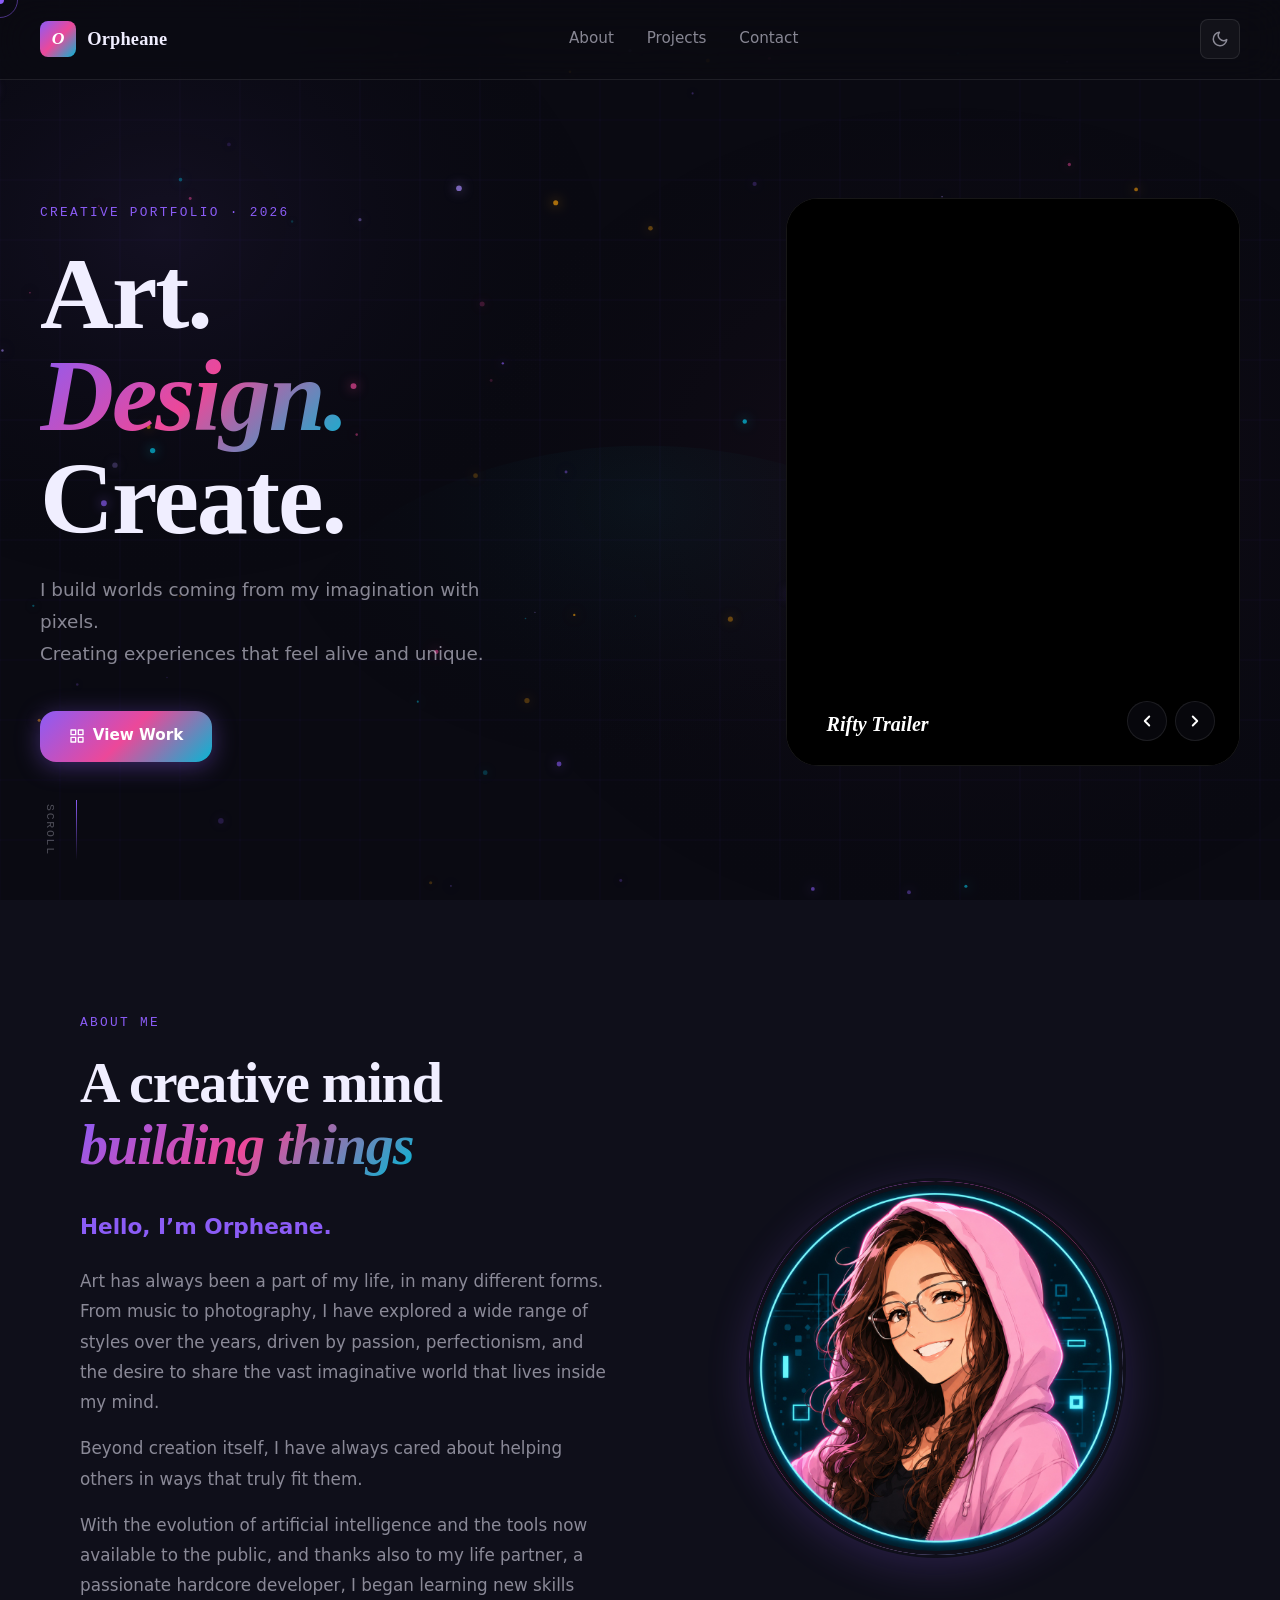
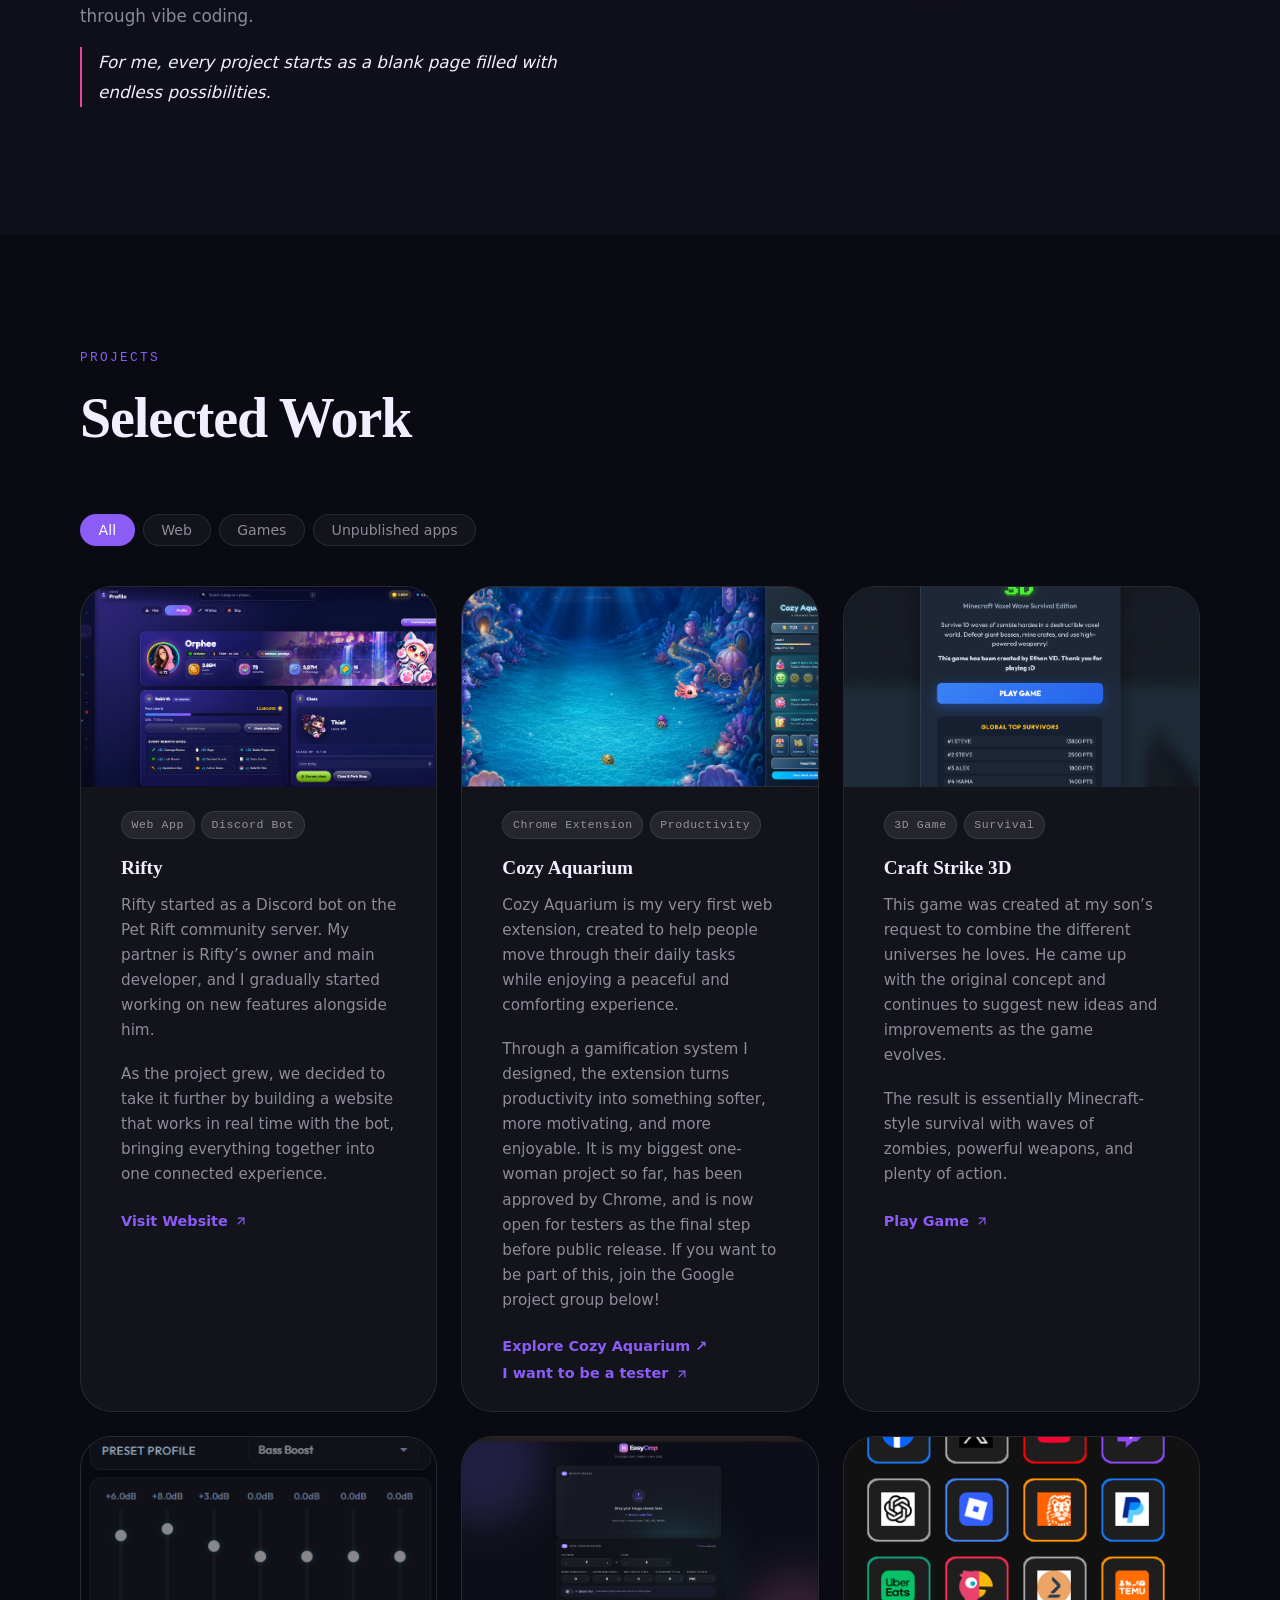
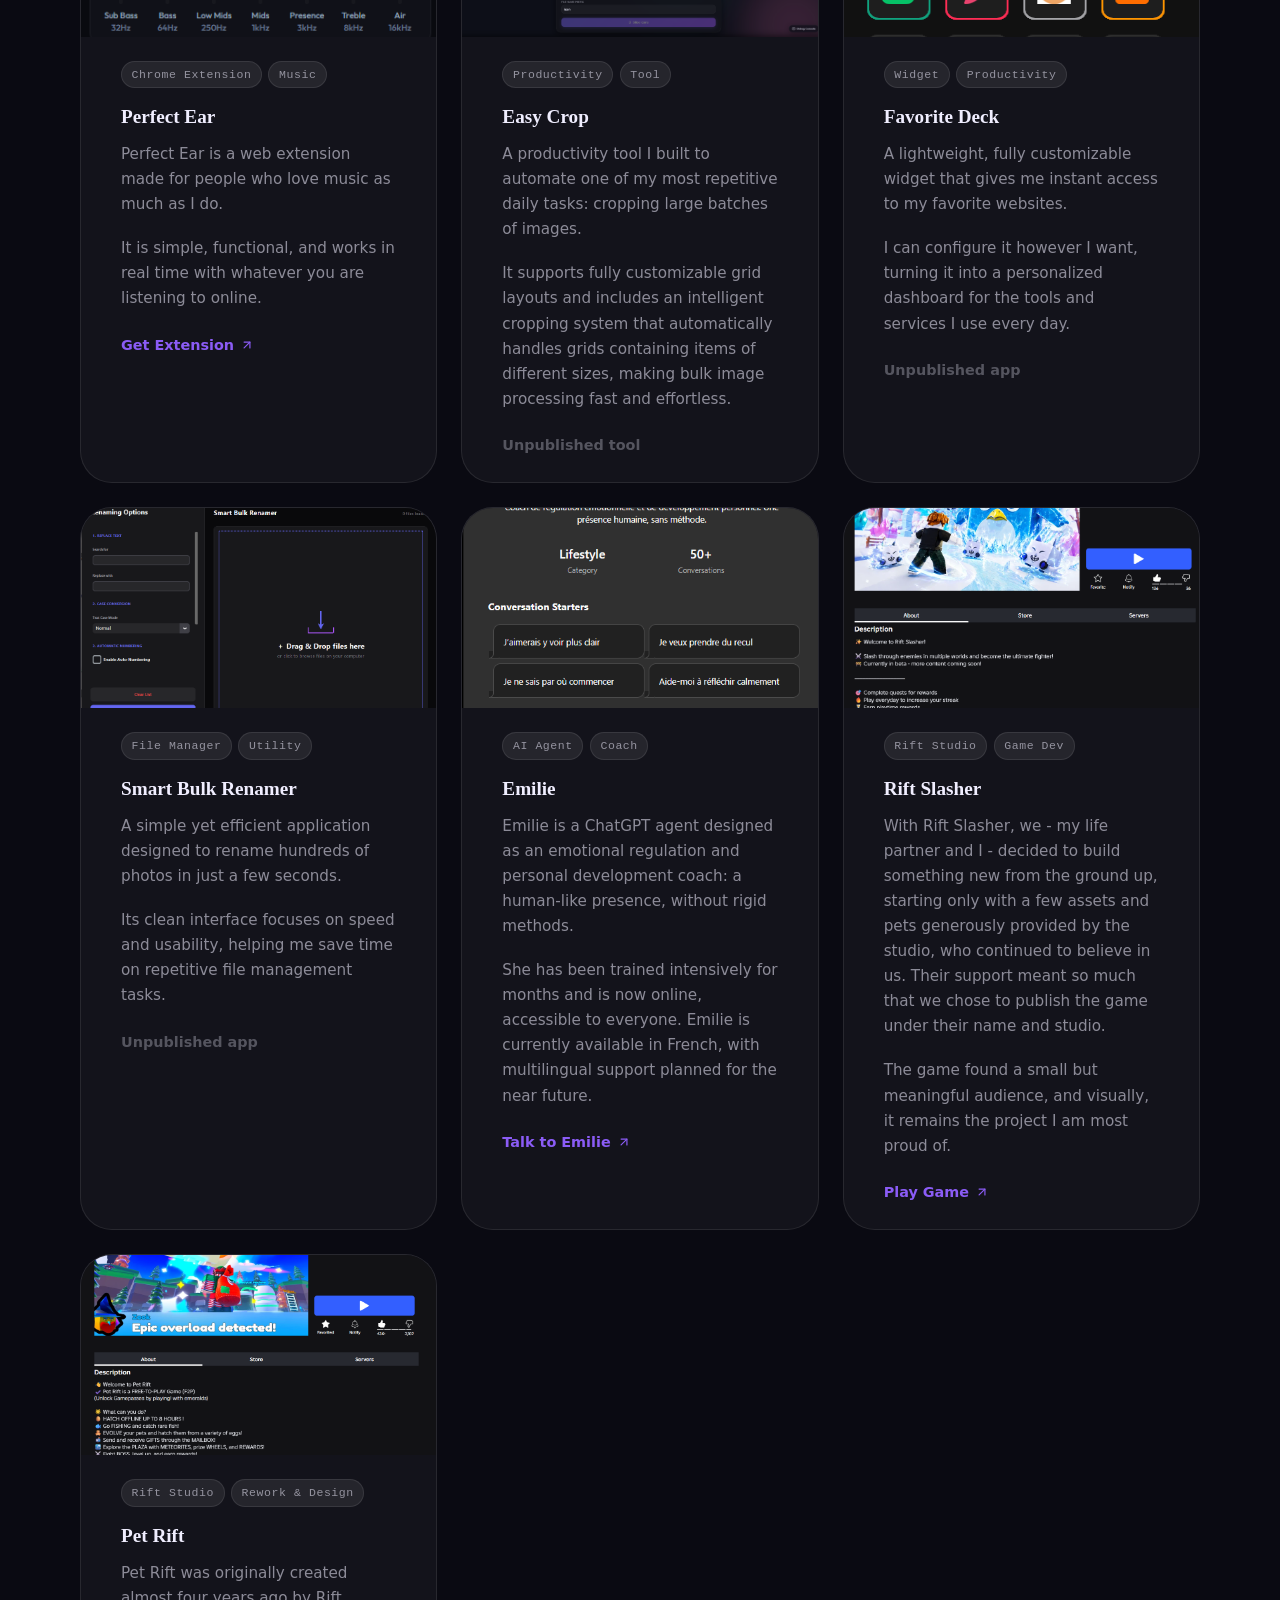
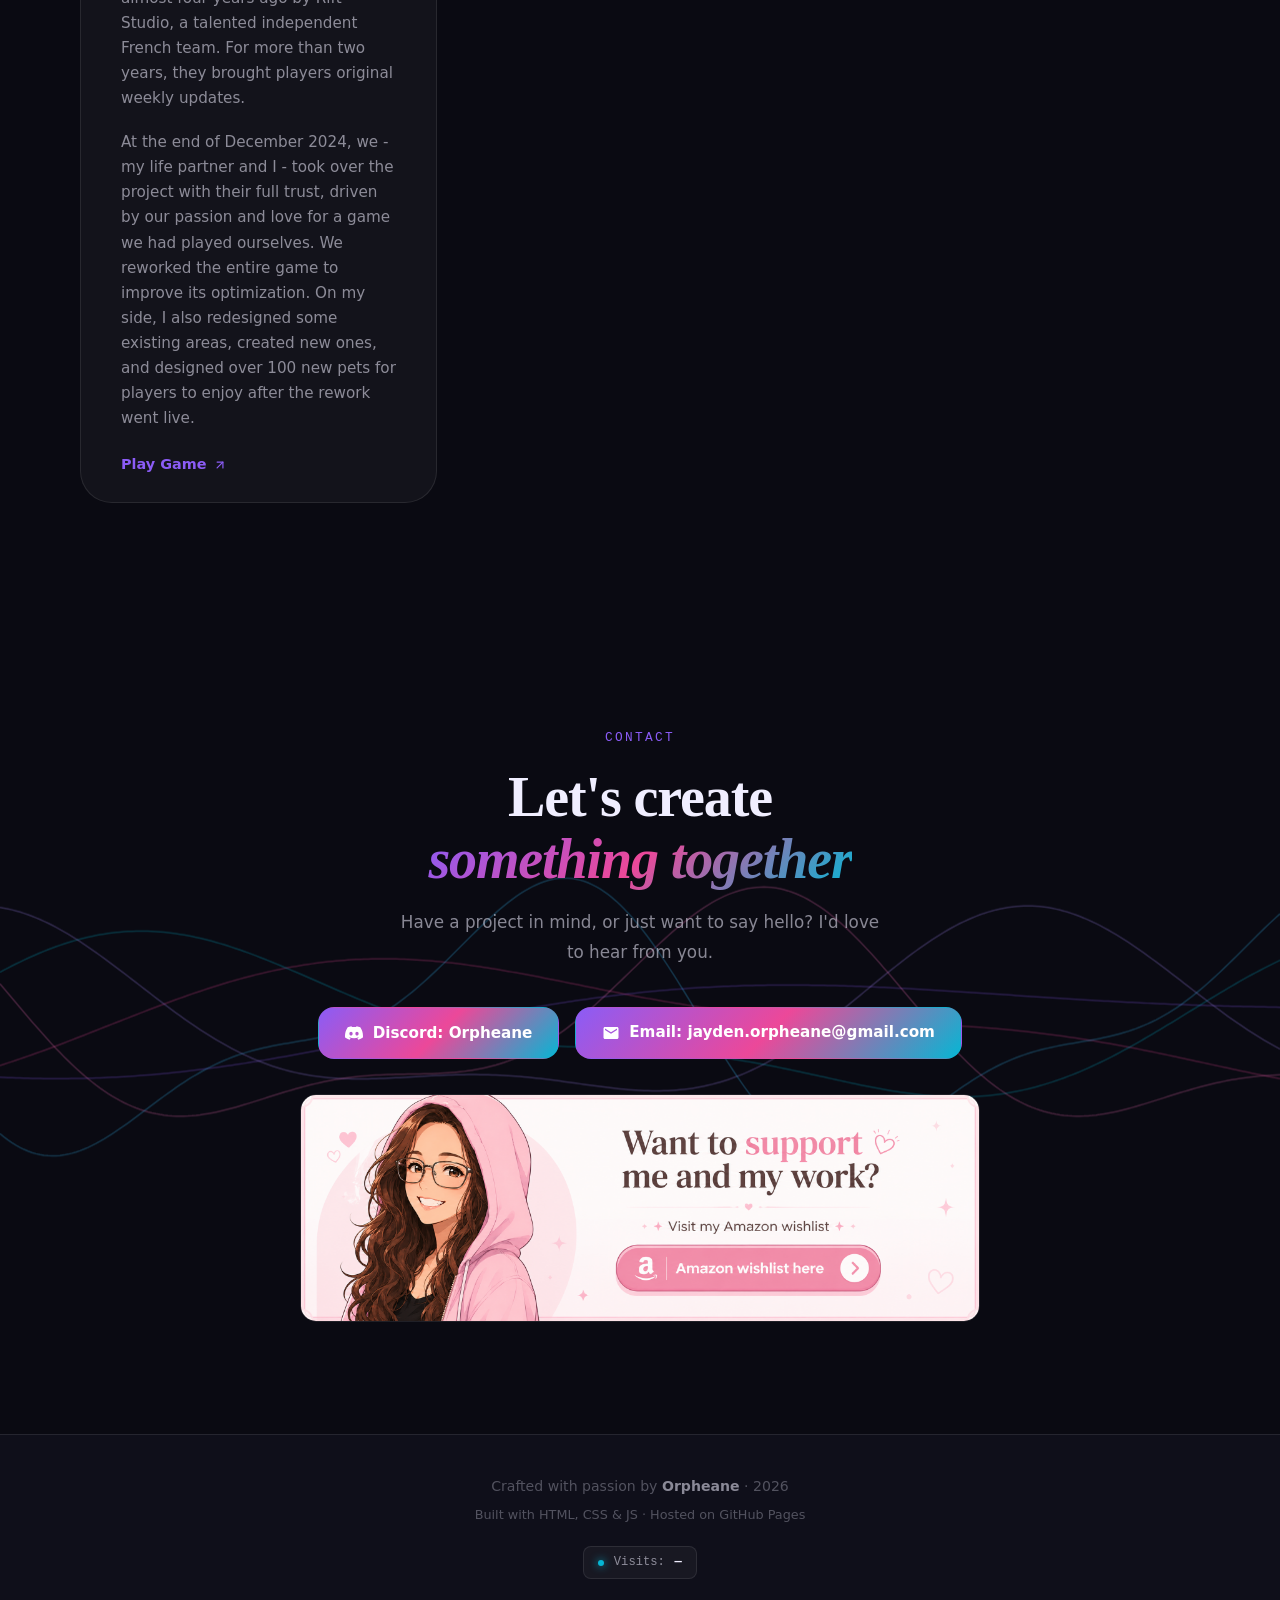
==== commit fc95c991: "Link Cozy Aquarium portfolio entry to official product showcase" ====
--- a/index.html
+++ b/index.html
@@ -6,4 +6,4 @@
       "jobTitle": "Creative Developer & Artist",
       "description": "Creative developer and artist working across Art, Design, Web Development and Game Development.",
       "knowsAbout": ["Creative Design", "Web Development", "Game Development", "Digital Art", "UI/UX"]
-    }</script><link rel="preconnect" href="https://fonts.googleapis.com"><link rel="preconnect" href="https://fonts.gstatic.com" crossorigin><link href="https://fonts.googleapis.com/css2?family=Playfair+Display:ital,wght@0,400;0,700;0,900;1,400;1,700&family=DM+Sans:wght@300;400;500;600&family=DM+Mono:wght@400;500&display=swap" rel="stylesheet"><link rel="stylesheet" href="styles.css?v=1.0.4"></head><body><div id="cursor-dot" aria-hidden="true"></div><div id="cursor-ring" aria-hidden="true"></div><header class="site-header" id="site-header"><a class="brand" href="#top" aria-label="Orpheane — back to top"><span class="brand-mark" aria-hidden="true">O</span> <span class="brand-name">Orpheane</span></a><nav class="site-nav" aria-label="Main navigation"><a href="#about" class="nav-link">About</a> <a href="#projects" class="nav-link">Projects</a> <a href="#contact" class="nav-link">Contact</a></nav><button class="theme-toggle icon-btn" id="theme-toggle" type="button" aria-label="Toggle light/dark theme"><svg id="icon-moon" viewBox="0 0 24 24" fill="none" stroke="currentColor" stroke-width="2" stroke-linecap="round" stroke-linejoin="round" aria-hidden="true"><path d="M21 12.79A9 9 0 1 1 11.21 3 7 7 0 0 0 21 12.79z"/></svg> <svg id="icon-sun" viewBox="0 0 24 24" fill="none" stroke="currentColor" stroke-width="2" stroke-linecap="round" stroke-linejoin="round" aria-hidden="true" style="display:none"><circle cx="12" cy="12" r="5"/><line x1="12" y1="1" x2="12" y2="3"/><line x1="12" y1="21" x2="12" y2="23"/><line x1="4.22" y1="4.22" x2="5.64" y2="5.64"/><line x1="18.36" y1="18.36" x2="19.78" y2="19.78"/><line x1="1" y1="12" x2="3" y2="12"/><line x1="21" y1="12" x2="23" y2="12"/><line x1="4.22" y1="19.78" x2="5.64" y2="18.36"/><line x1="18.36" y1="5.64" x2="19.78" y2="4.22"/></svg></button> <button class="hamburger icon-btn" id="hamburger" type="button" aria-label="Toggle menu" aria-expanded="false"><span></span><span></span><span></span></button></header><div class="mobile-nav" id="mobile-nav" aria-hidden="true"><nav aria-label="Mobile navigation"><a href="#about" class="mobile-nav-link" tabindex="-1">About</a> <a href="#projects" class="mobile-nav-link" tabindex="-1">Projects</a> <a href="#contact" class="mobile-nav-link" tabindex="-1">Contact</a></nav></div><main id="top"><section class="hero-section" aria-labelledby="hero-title"><canvas id="hero-canvas" aria-hidden="true"></canvas><div class="hero-grid-container"><div class="hero-content"><p class="eyebrow reveal">Creative Portfolio · 2026</p><h1 id="hero-title" class="reveal reveal-delay-1">Art.<br><em>Design.</em><br>Create.</h1><p class="hero-lead reveal reveal-delay-2">I build worlds coming from my imagination with pixels.<br>Creating experiences that feel alive and unique.</p><div class="hero-ctas reveal reveal-delay-3"><a class="btn btn-primary" href="#projects"><svg viewBox="0 0 24 24" fill="none" stroke="currentColor" stroke-width="2" stroke-linecap="round" stroke-linejoin="round" aria-hidden="true"><rect x="3" y="3" width="7" height="7"/><rect x="14" y="3" width="7" height="7"/><rect x="14" y="14" width="7" height="7"/><rect x="3" y="14" width="7" height="7"/></svg> View Work</a></div></div><div class="hero-slider-wrapper reveal reveal-delay-2"><div class="slider-controls"><button class="slider-btn prev" type="button" aria-label="Previous image"><svg viewBox="0 0 24 24" fill="none" stroke="currentColor" stroke-width="2.5" stroke-linecap="round" stroke-linejoin="round" aria-hidden="true"><polyline points="15 18 9 12 15 6"/></svg></button> <button class="slider-btn next" type="button" aria-label="Next image"><svg viewBox="0 0 24 24" fill="none" stroke="currentColor" stroke-width="2.5" stroke-linecap="round" stroke-linejoin="round" aria-hidden="true"><polyline points="9 18 15 12 9 6"/></svg></button></div><div class="hero-slider" id="hero-slider"><div class="slider-track" id="slider-track"><div class="slider-item"><video class="hover-video" loop muted playsinline preload="auto"><source src="assets/rifty_trailer_video.mp4" type="video/mp4"></video><div class="item-overlay"><span>Rifty Trailer</span></div></div><div class="slider-item"><video class="hover-video" loop muted playsinline preload="auto"><source src="assets/pet_rift_video.mp4" type="video/mp4"></video><div class="item-overlay"><span>Pet Rift Gameplay</span></div></div><div class="slider-item"><video class="hover-video" loop muted playsinline preload="auto"><source src="assets/rift_slasher_video.mp4" type="video/mp4"></video><div class="item-overlay"><span>Rift Slasher Battle</span></div></div><div class="slider-item"><video class="hover-video" loop muted playsinline preload="auto"><source src="assets/rift_slasher_map_video.mp4" type="video/mp4"></video><div class="item-overlay"><span>Rift Slasher Map</span></div></div></div></div></div></div><div class="hero-scroll-hint" aria-hidden="true"><span>Scroll</span><div class="scroll-line"></div></div></section><section class="section about-section" id="about" aria-labelledby="about-title"><div class="section-inner"><div class="about-text"><p class="eyebrow reveal">About Me</p><h2 id="about-title" class="reveal reveal-delay-1">A creative mind<br><em>building things</em></h2><div class="about-spacer"></div><div class="body-paragraphs reveal reveal-delay-2"><p class="body-text highlight-intro">Hello, I’m Orpheane.</p><p class="body-text">Art has always been a part of my life, in many different forms. From music to photography, I have explored a wide range of styles over the years, driven by passion, perfectionism, and the desire to share the vast imaginative world that lives inside my mind.</p><p class="body-text">Beyond creation itself, I have always cared about helping others in ways that truly fit them.</p><p class="body-text">With the evolution of artificial intelligence and the tools now available to the public, and thanks also to my life partner, a passionate hardcore developer, I began learning new skills through vibe coding.</p><p class="body-text text-conclusion">For me, every project starts as a blank page filled with endless possibilities.</p></div></div><div class="about-profile reveal reveal-delay-2"><div class="profile-image-container"><img src="assets/profile.jpg" alt="Orpheane's Profile Picture"><div class="profile-glow"></div></div></div></div></section><section class="section projects-section" id="projects" aria-labelledby="projects-title"><div class="section-inner"><div class="section-header"><p class="eyebrow reveal">Projects</p><h2 id="projects-title" class="reveal reveal-delay-1">Selected Work</h2></div><div class="project-filters reveal reveal-delay-2" role="list" aria-label="Project filters"><button class="filter-btn active" data-filter="all" type="button" role="listitem">All</button> <button class="filter-btn" data-filter="web" type="button" role="listitem">Web</button> <button class="filter-btn" data-filter="game" type="button" role="listitem">Games</button> <button class="filter-btn" data-filter="unpublished" type="button" role="listitem">Unpublished apps</button></div><div class="projects-grid" id="projects-grid"><article class="project-card reveal reveal-delay-1" data-category="web" tabindex="0" aria-label="Project: Rifty"><div class="project-visual" aria-hidden="true"><img class="project-img-preview" src="assets/rifty.png" alt="Rifty Web Platform Screenshot"><div class="zoom-icon-overlay"><svg viewBox="0 0 24 24" fill="none" stroke="currentColor" stroke-width="2.5" stroke-linecap="round" stroke-linejoin="round"><circle cx="11" cy="11" r="8"/><line x1="21" y1="21" x2="16.65" y2="16.65"/><line x1="11" y1="8" x2="11" y2="14"/><line x1="8" y1="11" x2="14" y2="11"/></svg></div></div><div class="project-info"><div class="project-tags"><span class="tag">Web App</span> <span class="tag">Discord Bot</span></div><h3>Rifty</h3><p>Rifty started as a Discord bot on the Pet Rift community server. My partner is Rifty’s owner and main developer, and I gradually started working on new features alongside him.</p><p style="font-size:.95rem;color:var(--text-muted);margin-bottom:1.2rem;line-height:1.65">As the project grew, we decided to take it further by building a website that works in real time with the bot, bringing everything together into one connected experience.</p><a class="project-link" href="https://rifty.duckdns.org:8443/#home" target="_blank" rel="noopener noreferrer" aria-label="Visit Rifty website">Visit Website <svg viewBox="0 0 24 24" fill="none" stroke="currentColor" stroke-width="2" stroke-linecap="round" stroke-linejoin="round" aria-hidden="true"><line x1="7" y1="17" x2="17" y2="7"/><polyline points="7 7 17 7 17 17"/></svg></a></div></article><article class="project-card reveal reveal-delay-2" data-category="web" tabindex="0" aria-label="Project: Cozy Aquarium"><div class="project-visual" aria-hidden="true"><img class="project-img-preview" src="assets/cozy_aquarium.jpg" alt="Cozy Aquarium Extension Screenshot"><div class="zoom-icon-overlay"><svg viewBox="0 0 24 24" fill="none" stroke="currentColor" stroke-width="2.5" stroke-linecap="round" stroke-linejoin="round"><circle cx="11" cy="11" r="8"/><line x1="21" y1="21" x2="16.65" y2="16.65"/><line x1="11" y1="8" x2="11" y2="14"/><line x1="8" y1="11" x2="14" y2="11"/></svg></div></div><div class="project-info"><div class="project-tags"><span class="tag">Chrome Extension</span> <span class="tag">Productivity</span></div><h3>Cozy Aquarium</h3><p>Cozy Aquarium is my very first web extension, created to help people move through their daily tasks while enjoying a peaceful and comforting experience.</p><p style="font-size:.95rem;color:var(--text-muted);margin-bottom:1.2rem;line-height:1.65">Through a gamification system I designed, the extension turns productivity into something softer, more motivating, and more enjoyable. It is my biggest one-woman project so far, has been approved by Chrome, and is now open for testers as the final step before public release. If you want to be part of this, join the Google project group below!</p><a class="project-link" href="https://groups.google.com/g/cozy-aquarium" target="_blank" rel="noopener noreferrer" aria-label="Join Cozy Aquarium beta testers group">I want to be a tester <svg viewBox="0 0 24 24" fill="none" stroke="currentColor" stroke-width="2" stroke-linecap="round" stroke-linejoin="round" aria-hidden="true"><line x1="7" y1="17" x2="17" y2="7"/><polyline points="7 7 17 7 17 17"/></svg></a></div></article><article class="project-card reveal reveal-delay-3" data-category="game" tabindex="0" aria-label="Project: Craft Strike 3D"><div class="project-visual" aria-hidden="true"><img class="project-img-preview" src="assets/craft_strike_3d.png" alt="Craft Strike 3D Game Screenshot"><div class="zoom-icon-overlay"><svg viewBox="0 0 24 24" fill="none" stroke="currentColor" stroke-width="2.5" stroke-linecap="round" stroke-linejoin="round"><circle cx="11" cy="11" r="8"/><line x1="21" y1="21" x2="16.65" y2="16.65"/><line x1="11" y1="8" x2="11" y2="14"/><line x1="8" y1="11" x2="14" y2="11"/></svg></div></div><div class="project-info"><div class="project-tags"><span class="tag">3D Game</span> <span class="tag">Survival</span></div><h3>Craft Strike 3D</h3><p>This game was created at my son’s request to combine the different universes he loves. He came up with the original concept and continues to suggest new ideas and improvements as the game evolves.</p><p style="font-size:.95rem;color:var(--text-muted);margin-bottom:1.2rem;line-height:1.65">The result is essentially Minecraft-style survival with waves of zombies, powerful weapons, and plenty of action.</p><a class="project-link" href="https://craftstrike3d.netlify.app/" target="_blank" rel="noopener noreferrer" aria-label="Play Craft Strike 3D on Netlify">Play Game <svg viewBox="0 0 24 24" fill="none" stroke="currentColor" stroke-width="2" stroke-linecap="round" stroke-linejoin="round" aria-hidden="true"><line x1="7" y1="17" x2="17" y2="7"/><polyline points="7 7 17 7 17 17"/></svg></a></div></article><article class="project-card reveal reveal-delay-1" data-category="web" tabindex="0" aria-label="Project: Perfect Ear"><div class="project-visual" aria-hidden="true"><img class="project-img-preview" src="assets/perfect_ear.png" alt="Perfect Ear Extension Screenshot"><div class="zoom-icon-overlay"><svg viewBox="0 0 24 24" fill="none" stroke="currentColor" stroke-width="2.5" stroke-linecap="round" stroke-linejoin="round"><circle cx="11" cy="11" r="8"/><line x1="21" y1="21" x2="16.65" y2="16.65"/><line x1="11" y1="8" x2="11" y2="14"/><line x1="8" y1="11" x2="14" y2="11"/></svg></div></div><div class="project-info"><div class="project-tags"><span class="tag">Chrome Extension</span> <span class="tag">Music</span></div><h3>Perfect Ear</h3><p>Perfect Ear is a web extension made for people who love music as much as I do.</p><p style="font-size:.95rem;color:var(--text-muted);margin-bottom:1.2rem;line-height:1.65">It is simple, functional, and works in real time with whatever you are listening to online.</p><a class="project-link" href="https://chromewebstore.google.com/detail/kigpbihaamfjdieahgdboignbjgohbbi" target="_blank" rel="noopener noreferrer" aria-label="Get Perfect Ear on Chrome Web Store">Get Extension <svg viewBox="0 0 24 24" fill="none" stroke="currentColor" stroke-width="2" stroke-linecap="round" stroke-linejoin="round" aria-hidden="true"><line x1="7" y1="17" x2="17" y2="7"/><polyline points="7 7 17 7 17 17"/></svg></a></div></article><article class="project-card reveal reveal-delay-2" data-category="unpublished" tabindex="0" aria-label="Project: Easy Crop"><div class="project-visual" aria-hidden="true"><img class="project-img-preview" src="assets/easy_crop.png" alt="Easy Crop App Screenshot"><div class="zoom-icon-overlay"><svg viewBox="0 0 24 24" fill="none" stroke="currentColor" stroke-width="2.5" stroke-linecap="round" stroke-linejoin="round"><circle cx="11" cy="11" r="8"/><line x1="21" y1="21" x2="16.65" y2="16.65"/><line x1="11" y1="8" x2="11" y2="14"/><line x1="8" y1="11" x2="14" y2="11"/></svg></div></div><div class="project-info"><div class="project-tags"><span class="tag">Productivity</span> <span class="tag">Tool</span></div><h3>Easy Crop</h3><p>A productivity tool I built to automate one of my most repetitive daily tasks: cropping large batches of images.</p><p style="font-size:.95rem;color:var(--text-muted);margin-bottom:1.2rem;line-height:1.65">It supports fully customizable grid layouts and includes an intelligent cropping system that automatically handles grids containing items of different sizes, making bulk image processing fast and effortless.</p><span class="project-link muted">Unpublished tool</span></div></article><article class="project-card reveal reveal-delay-3" data-category="unpublished" tabindex="0" aria-label="Project: Favorite Deck"><div class="project-visual" aria-hidden="true"><img class="project-img-preview" src="assets/favorite_deck.png" alt="Favorite Deck Widget Screenshot"><div class="zoom-icon-overlay"><svg viewBox="0 0 24 24" fill="none" stroke="currentColor" stroke-width="2.5" stroke-linecap="round" stroke-linejoin="round"><circle cx="11" cy="11" r="8"/><line x1="21" y1="21" x2="16.65" y2="16.65"/><line x1="11" y1="8" x2="11" y2="14"/><line x1="8" y1="11" x2="14" y2="11"/></svg></div></div><div class="project-info"><div class="project-tags"><span class="tag">Widget</span> <span class="tag">Productivity</span></div><h3>Favorite Deck</h3><p>A lightweight, fully customizable widget that gives me instant access to my favorite websites.</p><p style="font-size:.95rem;color:var(--text-muted);margin-bottom:1.2rem;line-height:1.65">I can configure it however I want, turning it into a personalized dashboard for the tools and services I use every day.</p><span class="project-link muted">Unpublished app</span></div></article><article class="project-card reveal reveal-delay-1" data-category="unpublished" tabindex="0" aria-label="Project: Smart Bulk Renamer"><div class="project-visual" aria-hidden="true"><img class="project-img-preview" src="assets/smart_bulk_renamer.png" alt="Smart Bulk Renamer App Screenshot"><div class="zoom-icon-overlay"><svg viewBox="0 0 24 24" fill="none" stroke="currentColor" stroke-width="2.5" stroke-linecap="round" stroke-linejoin="round"><circle cx="11" cy="11" r="8"/><line x1="21" y1="21" x2="16.65" y2="16.65"/><line x1="11" y1="8" x2="11" y2="14"/><line x1="8" y1="11" x2="14" y2="11"/></svg></div></div><div class="project-info"><div class="project-tags"><span class="tag">File Manager</span> <span class="tag">Utility</span></div><h3>Smart Bulk Renamer</h3><p>A simple yet efficient application designed to rename hundreds of photos in just a few seconds.</p><p style="font-size:.95rem;color:var(--text-muted);margin-bottom:1.2rem;line-height:1.65">Its clean interface focuses on speed and usability, helping me save time on repetitive file management tasks.</p><span class="project-link muted">Unpublished app</span></div></article><article class="project-card reveal reveal-delay-2" data-category="web" tabindex="0" aria-label="Project: Emilie"><div class="project-visual" aria-hidden="true"><img class="project-img-preview" src="assets/emilie.png" alt="Emilie AI Coach Screenshot"><div class="zoom-icon-overlay"><svg viewBox="0 0 24 24" fill="none" stroke="currentColor" stroke-width="2.5" stroke-linecap="round" stroke-linejoin="round"><circle cx="11" cy="11" r="8"/><line x1="21" y1="21" x2="16.65" y2="16.65"/><line x1="11" y1="8" x2="11" y2="14"/><line x1="8" y1="11" x2="14" y2="11"/></svg></div></div><div class="project-info"><div class="project-tags"><span class="tag">AI Agent</span> <span class="tag">Coach</span></div><h3>Emilie</h3><p>Emilie is a ChatGPT agent designed as an emotional regulation and personal development coach: a human-like presence, without rigid methods.</p><p style="font-size:.95rem;color:var(--text-muted);margin-bottom:1.2rem;line-height:1.65">She has been trained intensively for months and is now online, accessible to everyone. Emilie is currently available in French, with multilingual support planned for the near future.</p><a class="project-link" href="https://chatgpt.com/g/g-697e383eec7081919125f11c37d87315-emilie" target="_blank" rel="noopener noreferrer" aria-label="Visit Emilie AI Coach">Talk to Emilie <svg viewBox="0 0 24 24" fill="none" stroke="currentColor" stroke-width="2" stroke-linecap="round" stroke-linejoin="round" aria-hidden="true"><line x1="7" y1="17" x2="17" y2="7"/><polyline points="7 7 17 7 17 17"/></svg></a></div></article><article class="project-card reveal reveal-delay-3" data-category="game" tabindex="0" aria-label="Project: Rift Slasher"><div class="project-visual" aria-hidden="true"><img class="project-img-preview" src="assets/rift_slasher.png" alt="Rift Slasher Game Screenshot"><div class="zoom-icon-overlay"><svg viewBox="0 0 24 24" fill="none" stroke="currentColor" stroke-width="2.5" stroke-linecap="round" stroke-linejoin="round"><circle cx="11" cy="11" r="8"/><line x1="21" y1="21" x2="16.65" y2="16.65"/><line x1="11" y1="8" x2="11" y2="14"/><line x1="8" y1="11" x2="14" y2="11"/></svg></div></div><div class="project-info"><div class="project-tags"><span class="tag">Rift Studio</span> <span class="tag">Game Dev</span></div><h3>Rift Slasher</h3><p>With Rift Slasher, we - my life partner and I - decided to build something new from the ground up, starting only with a few assets and pets generously provided by the studio, who continued to believe in us. Their support meant so much that we chose to publish the game under their name and studio.</p><p style="font-size:.95rem;color:var(--text-muted);margin-bottom:1.2rem;line-height:1.65">The game found a small but meaningful audience, and visually, it remains the project I am most proud of.</p><a class="project-link" href="https://www.roblox.com/games/17255321367/Rift-Slasher" target="_blank" rel="noopener noreferrer" aria-label="Play Rift Slasher on Roblox">Play Game <svg viewBox="0 0 24 24" fill="none" stroke="currentColor" stroke-width="2" stroke-linecap="round" stroke-linejoin="round" aria-hidden="true"><line x1="7" y1="17" x2="17" y2="7"/><polyline points="7 7 17 7 17 17"/></svg></a></div></article><article class="project-card reveal reveal-delay-1" data-category="game" tabindex="0" aria-label="Project: Pet Rift"><div class="project-visual" aria-hidden="true"><img class="project-img-preview" src="assets/pet_rift.png" alt="Pet Rift Game Screenshot"><div class="zoom-icon-overlay"><svg viewBox="0 0 24 24" fill="none" stroke="currentColor" stroke-width="2.5" stroke-linecap="round" stroke-linejoin="round"><circle cx="11" cy="11" r="8"/><line x1="21" y1="21" x2="16.65" y2="16.65"/><line x1="11" y1="8" x2="11" y2="14"/><line x1="8" y1="11" x2="14" y2="11"/></svg></div></div><div class="project-info"><div class="project-tags"><span class="tag">Rift Studio</span> <span class="tag">Rework &amp; Design</span></div><h3>Pet Rift</h3><p>Pet Rift was originally created almost four years ago by Rift Studio, a talented independent French team. For more than two years, they brought players original weekly updates.</p><p style="font-size:.95rem;color:var(--text-muted);margin-bottom:1.2rem;line-height:1.65">At the end of December 2024, we - my life partner and I - took over the project with their full trust, driven by our passion and love for a game we had played ourselves. We reworked the entire game to improve its optimization. On my side, I also redesigned some existing areas, created new ones, and designed over 100 new pets for players to enjoy after the rework went live.</p><a class="project-link" href="https://www.roblox.com/games/11668367765/Pet-Rift" target="_blank" rel="noopener noreferrer" aria-label="Play Pet Rift on Roblox">Play Game <svg viewBox="0 0 24 24" fill="none" stroke="currentColor" stroke-width="2" stroke-linecap="round" stroke-linejoin="round" aria-hidden="true"><line x1="7" y1="17" x2="17" y2="7"/><polyline points="7 7 17 7 17 17"/></svg></a></div></article></div></div></section><section class="section contact-section" id="contact" aria-labelledby="contact-title"><div class="contact-inner"><canvas id="contact-canvas" aria-hidden="true"></canvas><div class="contact-content"><p class="eyebrow reveal">Contact</p><h2 id="contact-title" class="reveal reveal-delay-1">Let's create<br><em>something together</em></h2><p class="body-text reveal reveal-delay-2">Have a project in mind, or just want to say hello? I'd love to hear from you.</p><div class="contact-links reveal reveal-delay-3"><button class="contact-chip" id="discord-btn" type="button" aria-label="Copy Discord username"><svg viewBox="0 0 24 24" fill="currentColor" aria-hidden="true"><path d="M20.317 4.37a19.791 19.791 0 0 0-4.885-1.515.074.074 0 0 0-.079.037c-.21.375-.444.864-.608 1.25a18.27 18.27 0 0 0-5.487 0 12.64 12.64 0 0 0-.617-1.25.077.077 0 0 0-.079-.037A19.736 19.736 0 0 0 3.677 4.37a.07.07 0 0 0-.032.027C.533 9.046-.32 13.58.099 18.057a.082.082 0 0 0 .031.057 19.9 19.9 0 0 0 5.993 3.03.078.078 0 0 0 .084-.028c.462-.63.874-1.295 1.226-1.994.021-.041.001-.09-.041-.106a13.094 13.094 0 0 1-1.873-.894.077.077 0 0 1-.008-.128c.126-.093.252-.19.372-.287a.075.075 0 0 1 .077-.011c3.92 1.793 8.18 1.793 12.061 0a.073.073 0 0 1 .078.009c.12.099.246.195.373.289a.077.077 0 0 1-.006.127 12.299 12.299 0 0 1-1.873.894.077.077 0 0 0-.041.107c.36.698.772 1.362 1.225 1.993a.076.076 0 0 0 .084.028 19.839 19.839 0 0 0 6.002-3.03.077.077 0 0 0 .032-.054c.5-5.177-.838-9.674-3.549-13.66a.061.061 0 0 0-.031-.03zM8.02 15.33c-1.183 0-2.157-1.085-2.157-2.419 0-1.333.956-2.419 2.156-2.419 1.21 0 2.176 1.096 2.157 2.42 0 1.333-.955 2.418-2.156 2.418zm7.975 0c-1.183 0-2.157-1.085-2.157-2.419 0-1.333.955-2.419 2.156-2.419 1.21 0 2.176 1.096 2.157 2.42 0 1.333-.946 2.418-2.156 2.418z"/></svg> Discord: Orpheane</button> <a class="contact-chip" href="mailto:jayden.orpheane@gmail.com" aria-label="Send an email to jayden.orpheane@gmail.com"><svg viewBox="0 0 24 24" fill="currentColor" aria-hidden="true"><path d="M20 4H4c-1.1 0-1.99.9-1.99 2L2 18c0 1.1.9 2 2 2h16c1.1 0 2-.9 2-2V6c0-1.1-.9-2-2-2zm0 4l-8 5-8-5V6l8 5 8-5v2z"/></svg> Email: jayden.orpheane@gmail.com</a></div><div class="wishlist-banner-wrapper reveal reveal-delay-3"><a href="https://www.amazon.nl/hz/wishlist/ls/1JCP6EYRM71SI" target="_blank" rel="noopener noreferrer" aria-label="Want to support me and my work? Visit my Amazon wishlist"><img src="assets/amazon_wishlist_banner.png" alt="Want to support me and my work? Visit my Amazon wishlist" class="wishlist-banner-img"></a></div></div></div></section></main><footer class="site-footer"><p>Crafted with passion by <strong>Orpheane</strong> · 2026</p><p class="footer-sub">Built with HTML, CSS &amp; JS · Hosted on GitHub Pages</p><div class="visitor-counter" id="visitor-counter" aria-live="polite"><span class="counter-dot"></span> <span class="counter-label">Visits:</span> <span class="counter-value" id="counter-value">...</span></div></footer><div id="lightbox" class="lightbox" aria-hidden="true" role="dialog" aria-label="Image zoom view"><button class="lightbox-close" aria-label="Close zoom view">&times;</button><div class="lightbox-content"><img id="lightbox-img" src="" alt="Zoomed view"></div></div><script src="script.js?v=1.0.1"></script></body></html>+    }</script><link rel="preconnect" href="https://fonts.googleapis.com"><link rel="preconnect" href="https://fonts.gstatic.com" crossorigin><link href="https://fonts.googleapis.com/css2?family=Playfair+Display:ital,wght@0,400;0,700;0,900;1,400;1,700&family=DM+Sans:wght@300;400;500;600&family=DM+Mono:wght@400;500&display=swap" rel="stylesheet"><link rel="stylesheet" href="styles.css?v=1.0.4"></head><body><div id="cursor-dot" aria-hidden="true"></div><div id="cursor-ring" aria-hidden="true"></div><header class="site-header" id="site-header"><a class="brand" href="#top" aria-label="Orpheane — back to top"><span class="brand-mark" aria-hidden="true">O</span> <span class="brand-name">Orpheane</span></a><nav class="site-nav" aria-label="Main navigation"><a href="#about" class="nav-link">About</a> <a href="#projects" class="nav-link">Projects</a> <a href="#contact" class="nav-link">Contact</a></nav><button class="theme-toggle icon-btn" id="theme-toggle" type="button" aria-label="Toggle light/dark theme"><svg id="icon-moon" viewBox="0 0 24 24" fill="none" stroke="currentColor" stroke-width="2" stroke-linecap="round" stroke-linejoin="round" aria-hidden="true"><path d="M21 12.79A9 9 0 1 1 11.21 3 7 7 0 0 0 21 12.79z"/></svg> <svg id="icon-sun" viewBox="0 0 24 24" fill="none" stroke="currentColor" stroke-width="2" stroke-linecap="round" stroke-linejoin="round" aria-hidden="true" style="display:none"><circle cx="12" cy="12" r="5"/><line x1="12" y1="1" x2="12" y2="3"/><line x1="12" y1="21" x2="12" y2="23"/><line x1="4.22" y1="4.22" x2="5.64" y2="5.64"/><line x1="18.36" y1="18.36" x2="19.78" y2="19.78"/><line x1="1" y1="12" x2="3" y2="12"/><line x1="21" y1="12" x2="23" y2="12"/><line x1="4.22" y1="19.78" x2="5.64" y2="18.36"/><line x1="18.36" y1="5.64" x2="19.78" y2="4.22"/></svg></button> <button class="hamburger icon-btn" id="hamburger" type="button" aria-label="Toggle menu" aria-expanded="false"><span></span><span></span><span></span></button></header><div class="mobile-nav" id="mobile-nav" aria-hidden="true"><nav aria-label="Mobile navigation"><a href="#about" class="mobile-nav-link" tabindex="-1">About</a> <a href="#projects" class="mobile-nav-link" tabindex="-1">Projects</a> <a href="#contact" class="mobile-nav-link" tabindex="-1">Contact</a></nav></div><main id="top"><section class="hero-section" aria-labelledby="hero-title"><canvas id="hero-canvas" aria-hidden="true"></canvas><div class="hero-grid-container"><div class="hero-content"><p class="eyebrow reveal">Creative Portfolio · 2026</p><h1 id="hero-title" class="reveal reveal-delay-1">Art.<br><em>Design.</em><br>Create.</h1><p class="hero-lead reveal reveal-delay-2">I build worlds coming from my imagination with pixels.<br>Creating experiences that feel alive and unique.</p><div class="hero-ctas reveal reveal-delay-3"><a class="btn btn-primary" href="#projects"><svg viewBox="0 0 24 24" fill="none" stroke="currentColor" stroke-width="2" stroke-linecap="round" stroke-linejoin="round" aria-hidden="true"><rect x="3" y="3" width="7" height="7"/><rect x="14" y="3" width="7" height="7"/><rect x="14" y="14" width="7" height="7"/><rect x="3" y="14" width="7" height="7"/></svg> View Work</a></div></div><div class="hero-slider-wrapper reveal reveal-delay-2"><div class="slider-controls"><button class="slider-btn prev" type="button" aria-label="Previous image"><svg viewBox="0 0 24 24" fill="none" stroke="currentColor" stroke-width="2.5" stroke-linecap="round" stroke-linejoin="round" aria-hidden="true"><polyline points="15 18 9 12 15 6"/></svg></button> <button class="slider-btn next" type="button" aria-label="Next image"><svg viewBox="0 0 24 24" fill="none" stroke="currentColor" stroke-width="2.5" stroke-linecap="round" stroke-linejoin="round" aria-hidden="true"><polyline points="9 18 15 12 9 6"/></svg></button></div><div class="hero-slider" id="hero-slider"><div class="slider-track" id="slider-track"><div class="slider-item"><video class="hover-video" loop muted playsinline preload="auto"><source src="assets/rifty_trailer_video.mp4" type="video/mp4"></video><div class="item-overlay"><span>Rifty Trailer</span></div></div><div class="slider-item"><video class="hover-video" loop muted playsinline preload="auto"><source src="assets/pet_rift_video.mp4" type="video/mp4"></video><div class="item-overlay"><span>Pet Rift Gameplay</span></div></div><div class="slider-item"><video class="hover-video" loop muted playsinline preload="auto"><source src="assets/rift_slasher_video.mp4" type="video/mp4"></video><div class="item-overlay"><span>Rift Slasher Battle</span></div></div><div class="slider-item"><video class="hover-video" loop muted playsinline preload="auto"><source src="assets/rift_slasher_map_video.mp4" type="video/mp4"></video><div class="item-overlay"><span>Rift Slasher Map</span></div></div></div></div></div></div><div class="hero-scroll-hint" aria-hidden="true"><span>Scroll</span><div class="scroll-line"></div></div></section><section class="section about-section" id="about" aria-labelledby="about-title"><div class="section-inner"><div class="about-text"><p class="eyebrow reveal">About Me</p><h2 id="about-title" class="reveal reveal-delay-1">A creative mind<br><em>building things</em></h2><div class="about-spacer"></div><div class="body-paragraphs reveal reveal-delay-2"><p class="body-text highlight-intro">Hello, I’m Orpheane.</p><p class="body-text">Art has always been a part of my life, in many different forms. From music to photography, I have explored a wide range of styles over the years, driven by passion, perfectionism, and the desire to share the vast imaginative world that lives inside my mind.</p><p class="body-text">Beyond creation itself, I have always cared about helping others in ways that truly fit them.</p><p class="body-text">With the evolution of artificial intelligence and the tools now available to the public, and thanks also to my life partner, a passionate hardcore developer, I began learning new skills through vibe coding.</p><p class="body-text text-conclusion">For me, every project starts as a blank page filled with endless possibilities.</p></div></div><div class="about-profile reveal reveal-delay-2"><div class="profile-image-container"><img src="assets/profile.jpg" alt="Orpheane's Profile Picture"><div class="profile-glow"></div></div></div></div></section><section class="section projects-section" id="projects" aria-labelledby="projects-title"><div class="section-inner"><div class="section-header"><p class="eyebrow reveal">Projects</p><h2 id="projects-title" class="reveal reveal-delay-1">Selected Work</h2></div><div class="project-filters reveal reveal-delay-2" role="list" aria-label="Project filters"><button class="filter-btn active" data-filter="all" type="button" role="listitem">All</button> <button class="filter-btn" data-filter="web" type="button" role="listitem">Web</button> <button class="filter-btn" data-filter="game" type="button" role="listitem">Games</button> <button class="filter-btn" data-filter="unpublished" type="button" role="listitem">Unpublished apps</button></div><div class="projects-grid" id="projects-grid"><article class="project-card reveal reveal-delay-1" data-category="web" tabindex="0" aria-label="Project: Rifty"><div class="project-visual" aria-hidden="true"><img class="project-img-preview" src="assets/rifty.png" alt="Rifty Web Platform Screenshot"><div class="zoom-icon-overlay"><svg viewBox="0 0 24 24" fill="none" stroke="currentColor" stroke-width="2.5" stroke-linecap="round" stroke-linejoin="round"><circle cx="11" cy="11" r="8"/><line x1="21" y1="21" x2="16.65" y2="16.65"/><line x1="11" y1="8" x2="11" y2="14"/><line x1="8" y1="11" x2="14" y2="11"/></svg></div></div><div class="project-info"><div class="project-tags"><span class="tag">Web App</span> <span class="tag">Discord Bot</span></div><h3>Rifty</h3><p>Rifty started as a Discord bot on the Pet Rift community server. My partner is Rifty’s owner and main developer, and I gradually started working on new features alongside him.</p><p style="font-size:.95rem;color:var(--text-muted);margin-bottom:1.2rem;line-height:1.65">As the project grew, we decided to take it further by building a website that works in real time with the bot, bringing everything together into one connected experience.</p><a class="project-link" href="https://rifty.duckdns.org:8443/#home" target="_blank" rel="noopener noreferrer" aria-label="Visit Rifty website">Visit Website <svg viewBox="0 0 24 24" fill="none" stroke="currentColor" stroke-width="2" stroke-linecap="round" stroke-linejoin="round" aria-hidden="true"><line x1="7" y1="17" x2="17" y2="7"/><polyline points="7 7 17 7 17 17"/></svg></a></div></article><article class="project-card reveal reveal-delay-2" data-category="web" tabindex="0" aria-label="Project: Cozy Aquarium"><div class="project-visual" aria-hidden="true"><img class="project-img-preview" src="assets/cozy_aquarium.jpg" alt="Cozy Aquarium Extension Screenshot"><div class="zoom-icon-overlay"><svg viewBox="0 0 24 24" fill="none" stroke="currentColor" stroke-width="2.5" stroke-linecap="round" stroke-linejoin="round"><circle cx="11" cy="11" r="8"/><line x1="21" y1="21" x2="16.65" y2="16.65"/><line x1="11" y1="8" x2="11" y2="14"/><line x1="8" y1="11" x2="14" y2="11"/></svg></div></div><div class="project-info"><div class="project-tags"><span class="tag">Chrome Extension</span> <span class="tag">Productivity</span></div><h3>Cozy Aquarium</h3><p>Cozy Aquarium is my very first web extension, created to help people move through their daily tasks while enjoying a peaceful and comforting experience.</p><p style="font-size:.95rem;color:var(--text-muted);margin-bottom:1.2rem;line-height:1.65">Through a gamification system I designed, the extension turns productivity into something softer, more motivating, and more enjoyable. It is my biggest one-woman project so far, has been approved by Chrome, and is now open for testers as the final step before public release. If you want to be part of this, join the Google project group below!</p><a class="project-link" href="https://orpheane.github.io/cozy-aquarium/" aria-label="Explore Cozy Aquarium habit tracker and virtual aquarium">Explore Cozy Aquarium ↗</a> <a class="project-link" href="https://groups.google.com/g/cozy-aquarium" target="_blank" rel="noopener noreferrer" aria-label="Join Cozy Aquarium beta testers group">I want to be a tester <svg viewBox="0 0 24 24" fill="none" stroke="currentColor" stroke-width="2" stroke-linecap="round" stroke-linejoin="round" aria-hidden="true"><line x1="7" y1="17" x2="17" y2="7"/><polyline points="7 7 17 7 17 17"/></svg></a></div></article><article class="project-card reveal reveal-delay-3" data-category="game" tabindex="0" aria-label="Project: Craft Strike 3D"><div class="project-visual" aria-hidden="true"><img class="project-img-preview" src="assets/craft_strike_3d.png" alt="Craft Strike 3D Game Screenshot"><div class="zoom-icon-overlay"><svg viewBox="0 0 24 24" fill="none" stroke="currentColor" stroke-width="2.5" stroke-linecap="round" stroke-linejoin="round"><circle cx="11" cy="11" r="8"/><line x1="21" y1="21" x2="16.65" y2="16.65"/><line x1="11" y1="8" x2="11" y2="14"/><line x1="8" y1="11" x2="14" y2="11"/></svg></div></div><div class="project-info"><div class="project-tags"><span class="tag">3D Game</span> <span class="tag">Survival</span></div><h3>Craft Strike 3D</h3><p>This game was created at my son’s request to combine the different universes he loves. He came up with the original concept and continues to suggest new ideas and improvements as the game evolves.</p><p style="font-size:.95rem;color:var(--text-muted);margin-bottom:1.2rem;line-height:1.65">The result is essentially Minecraft-style survival with waves of zombies, powerful weapons, and plenty of action.</p><a class="project-link" href="https://craftstrike3d.netlify.app/" target="_blank" rel="noopener noreferrer" aria-label="Play Craft Strike 3D on Netlify">Play Game <svg viewBox="0 0 24 24" fill="none" stroke="currentColor" stroke-width="2" stroke-linecap="round" stroke-linejoin="round" aria-hidden="true"><line x1="7" y1="17" x2="17" y2="7"/><polyline points="7 7 17 7 17 17"/></svg></a></div></article><article class="project-card reveal reveal-delay-1" data-category="web" tabindex="0" aria-label="Project: Perfect Ear"><div class="project-visual" aria-hidden="true"><img class="project-img-preview" src="assets/perfect_ear.png" alt="Perfect Ear Extension Screenshot"><div class="zoom-icon-overlay"><svg viewBox="0 0 24 24" fill="none" stroke="currentColor" stroke-width="2.5" stroke-linecap="round" stroke-linejoin="round"><circle cx="11" cy="11" r="8"/><line x1="21" y1="21" x2="16.65" y2="16.65"/><line x1="11" y1="8" x2="11" y2="14"/><line x1="8" y1="11" x2="14" y2="11"/></svg></div></div><div class="project-info"><div class="project-tags"><span class="tag">Chrome Extension</span> <span class="tag">Music</span></div><h3>Perfect Ear</h3><p>Perfect Ear is a web extension made for people who love music as much as I do.</p><p style="font-size:.95rem;color:var(--text-muted);margin-bottom:1.2rem;line-height:1.65">It is simple, functional, and works in real time with whatever you are listening to online.</p><a class="project-link" href="https://chromewebstore.google.com/detail/kigpbihaamfjdieahgdboignbjgohbbi" target="_blank" rel="noopener noreferrer" aria-label="Get Perfect Ear on Chrome Web Store">Get Extension <svg viewBox="0 0 24 24" fill="none" stroke="currentColor" stroke-width="2" stroke-linecap="round" stroke-linejoin="round" aria-hidden="true"><line x1="7" y1="17" x2="17" y2="7"/><polyline points="7 7 17 7 17 17"/></svg></a></div></article><article class="project-card reveal reveal-delay-2" data-category="unpublished" tabindex="0" aria-label="Project: Easy Crop"><div class="project-visual" aria-hidden="true"><img class="project-img-preview" src="assets/easy_crop.png" alt="Easy Crop App Screenshot"><div class="zoom-icon-overlay"><svg viewBox="0 0 24 24" fill="none" stroke="currentColor" stroke-width="2.5" stroke-linecap="round" stroke-linejoin="round"><circle cx="11" cy="11" r="8"/><line x1="21" y1="21" x2="16.65" y2="16.65"/><line x1="11" y1="8" x2="11" y2="14"/><line x1="8" y1="11" x2="14" y2="11"/></svg></div></div><div class="project-info"><div class="project-tags"><span class="tag">Productivity</span> <span class="tag">Tool</span></div><h3>Easy Crop</h3><p>A productivity tool I built to automate one of my most repetitive daily tasks: cropping large batches of images.</p><p style="font-size:.95rem;color:var(--text-muted);margin-bottom:1.2rem;line-height:1.65">It supports fully customizable grid layouts and includes an intelligent cropping system that automatically handles grids containing items of different sizes, making bulk image processing fast and effortless.</p><span class="project-link muted">Unpublished tool</span></div></article><article class="project-card reveal reveal-delay-3" data-category="unpublished" tabindex="0" aria-label="Project: Favorite Deck"><div class="project-visual" aria-hidden="true"><img class="project-img-preview" src="assets/favorite_deck.png" alt="Favorite Deck Widget Screenshot"><div class="zoom-icon-overlay"><svg viewBox="0 0 24 24" fill="none" stroke="currentColor" stroke-width="2.5" stroke-linecap="round" stroke-linejoin="round"><circle cx="11" cy="11" r="8"/><line x1="21" y1="21" x2="16.65" y2="16.65"/><line x1="11" y1="8" x2="11" y2="14"/><line x1="8" y1="11" x2="14" y2="11"/></svg></div></div><div class="project-info"><div class="project-tags"><span class="tag">Widget</span> <span class="tag">Productivity</span></div><h3>Favorite Deck</h3><p>A lightweight, fully customizable widget that gives me instant access to my favorite websites.</p><p style="font-size:.95rem;color:var(--text-muted);margin-bottom:1.2rem;line-height:1.65">I can configure it however I want, turning it into a personalized dashboard for the tools and services I use every day.</p><span class="project-link muted">Unpublished app</span></div></article><article class="project-card reveal reveal-delay-1" data-category="unpublished" tabindex="0" aria-label="Project: Smart Bulk Renamer"><div class="project-visual" aria-hidden="true"><img class="project-img-preview" src="assets/smart_bulk_renamer.png" alt="Smart Bulk Renamer App Screenshot"><div class="zoom-icon-overlay"><svg viewBox="0 0 24 24" fill="none" stroke="currentColor" stroke-width="2.5" stroke-linecap="round" stroke-linejoin="round"><circle cx="11" cy="11" r="8"/><line x1="21" y1="21" x2="16.65" y2="16.65"/><line x1="11" y1="8" x2="11" y2="14"/><line x1="8" y1="11" x2="14" y2="11"/></svg></div></div><div class="project-info"><div class="project-tags"><span class="tag">File Manager</span> <span class="tag">Utility</span></div><h3>Smart Bulk Renamer</h3><p>A simple yet efficient application designed to rename hundreds of photos in just a few seconds.</p><p style="font-size:.95rem;color:var(--text-muted);margin-bottom:1.2rem;line-height:1.65">Its clean interface focuses on speed and usability, helping me save time on repetitive file management tasks.</p><span class="project-link muted">Unpublished app</span></div></article><article class="project-card reveal reveal-delay-2" data-category="web" tabindex="0" aria-label="Project: Emilie"><div class="project-visual" aria-hidden="true"><img class="project-img-preview" src="assets/emilie.png" alt="Emilie AI Coach Screenshot"><div class="zoom-icon-overlay"><svg viewBox="0 0 24 24" fill="none" stroke="currentColor" stroke-width="2.5" stroke-linecap="round" stroke-linejoin="round"><circle cx="11" cy="11" r="8"/><line x1="21" y1="21" x2="16.65" y2="16.65"/><line x1="11" y1="8" x2="11" y2="14"/><line x1="8" y1="11" x2="14" y2="11"/></svg></div></div><div class="project-info"><div class="project-tags"><span class="tag">AI Agent</span> <span class="tag">Coach</span></div><h3>Emilie</h3><p>Emilie is a ChatGPT agent designed as an emotional regulation and personal development coach: a human-like presence, without rigid methods.</p><p style="font-size:.95rem;color:var(--text-muted);margin-bottom:1.2rem;line-height:1.65">She has been trained intensively for months and is now online, accessible to everyone. Emilie is currently available in French, with multilingual support planned for the near future.</p><a class="project-link" href="https://chatgpt.com/g/g-697e383eec7081919125f11c37d87315-emilie" target="_blank" rel="noopener noreferrer" aria-label="Visit Emilie AI Coach">Talk to Emilie <svg viewBox="0 0 24 24" fill="none" stroke="currentColor" stroke-width="2" stroke-linecap="round" stroke-linejoin="round" aria-hidden="true"><line x1="7" y1="17" x2="17" y2="7"/><polyline points="7 7 17 7 17 17"/></svg></a></div></article><article class="project-card reveal reveal-delay-3" data-category="game" tabindex="0" aria-label="Project: Rift Slasher"><div class="project-visual" aria-hidden="true"><img class="project-img-preview" src="assets/rift_slasher.png" alt="Rift Slasher Game Screenshot"><div class="zoom-icon-overlay"><svg viewBox="0 0 24 24" fill="none" stroke="currentColor" stroke-width="2.5" stroke-linecap="round" stroke-linejoin="round"><circle cx="11" cy="11" r="8"/><line x1="21" y1="21" x2="16.65" y2="16.65"/><line x1="11" y1="8" x2="11" y2="14"/><line x1="8" y1="11" x2="14" y2="11"/></svg></div></div><div class="project-info"><div class="project-tags"><span class="tag">Rift Studio</span> <span class="tag">Game Dev</span></div><h3>Rift Slasher</h3><p>With Rift Slasher, we - my life partner and I - decided to build something new from the ground up, starting only with a few assets and pets generously provided by the studio, who continued to believe in us. Their support meant so much that we chose to publish the game under their name and studio.</p><p style="font-size:.95rem;color:var(--text-muted);margin-bottom:1.2rem;line-height:1.65">The game found a small but meaningful audience, and visually, it remains the project I am most proud of.</p><a class="project-link" href="https://www.roblox.com/games/17255321367/Rift-Slasher" target="_blank" rel="noopener noreferrer" aria-label="Play Rift Slasher on Roblox">Play Game <svg viewBox="0 0 24 24" fill="none" stroke="currentColor" stroke-width="2" stroke-linecap="round" stroke-linejoin="round" aria-hidden="true"><line x1="7" y1="17" x2="17" y2="7"/><polyline points="7 7 17 7 17 17"/></svg></a></div></article><article class="project-card reveal reveal-delay-1" data-category="game" tabindex="0" aria-label="Project: Pet Rift"><div class="project-visual" aria-hidden="true"><img class="project-img-preview" src="assets/pet_rift.png" alt="Pet Rift Game Screenshot"><div class="zoom-icon-overlay"><svg viewBox="0 0 24 24" fill="none" stroke="currentColor" stroke-width="2.5" stroke-linecap="round" stroke-linejoin="round"><circle cx="11" cy="11" r="8"/><line x1="21" y1="21" x2="16.65" y2="16.65"/><line x1="11" y1="8" x2="11" y2="14"/><line x1="8" y1="11" x2="14" y2="11"/></svg></div></div><div class="project-info"><div class="project-tags"><span class="tag">Rift Studio</span> <span class="tag">Rework &amp; Design</span></div><h3>Pet Rift</h3><p>Pet Rift was originally created almost four years ago by Rift Studio, a talented independent French team. For more than two years, they brought players original weekly updates.</p><p style="font-size:.95rem;color:var(--text-muted);margin-bottom:1.2rem;line-height:1.65">At the end of December 2024, we - my life partner and I - took over the project with their full trust, driven by our passion and love for a game we had played ourselves. We reworked the entire game to improve its optimization. On my side, I also redesigned some existing areas, created new ones, and designed over 100 new pets for players to enjoy after the rework went live.</p><a class="project-link" href="https://www.roblox.com/games/11668367765/Pet-Rift" target="_blank" rel="noopener noreferrer" aria-label="Play Pet Rift on Roblox">Play Game <svg viewBox="0 0 24 24" fill="none" stroke="currentColor" stroke-width="2" stroke-linecap="round" stroke-linejoin="round" aria-hidden="true"><line x1="7" y1="17" x2="17" y2="7"/><polyline points="7 7 17 7 17 17"/></svg></a></div></article></div></div></section><section class="section contact-section" id="contact" aria-labelledby="contact-title"><div class="contact-inner"><canvas id="contact-canvas" aria-hidden="true"></canvas><div class="contact-content"><p class="eyebrow reveal">Contact</p><h2 id="contact-title" class="reveal reveal-delay-1">Let's create<br><em>something together</em></h2><p class="body-text reveal reveal-delay-2">Have a project in mind, or just want to say hello? I'd love to hear from you.</p><div class="contact-links reveal reveal-delay-3"><button class="contact-chip" id="discord-btn" type="button" aria-label="Copy Discord username"><svg viewBox="0 0 24 24" fill="currentColor" aria-hidden="true"><path d="M20.317 4.37a19.791 19.791 0 0 0-4.885-1.515.074.074 0 0 0-.079.037c-.21.375-.444.864-.608 1.25a18.27 18.27 0 0 0-5.487 0 12.64 12.64 0 0 0-.617-1.25.077.077 0 0 0-.079-.037A19.736 19.736 0 0 0 3.677 4.37a.07.07 0 0 0-.032.027C.533 9.046-.32 13.58.099 18.057a.082.082 0 0 0 .031.057 19.9 19.9 0 0 0 5.993 3.03.078.078 0 0 0 .084-.028c.462-.63.874-1.295 1.226-1.994.021-.041.001-.09-.041-.106a13.094 13.094 0 0 1-1.873-.894.077.077 0 0 1-.008-.128c.126-.093.252-.19.372-.287a.075.075 0 0 1 .077-.011c3.92 1.793 8.18 1.793 12.061 0a.073.073 0 0 1 .078.009c.12.099.246.195.373.289a.077.077 0 0 1-.006.127 12.299 12.299 0 0 1-1.873.894.077.077 0 0 0-.041.107c.36.698.772 1.362 1.225 1.993a.076.076 0 0 0 .084.028 19.839 19.839 0 0 0 6.002-3.03.077.077 0 0 0 .032-.054c.5-5.177-.838-9.674-3.549-13.66a.061.061 0 0 0-.031-.03zM8.02 15.33c-1.183 0-2.157-1.085-2.157-2.419 0-1.333.956-2.419 2.156-2.419 1.21 0 2.176 1.096 2.157 2.42 0 1.333-.955 2.418-2.156 2.418zm7.975 0c-1.183 0-2.157-1.085-2.157-2.419 0-1.333.955-2.419 2.156-2.419 1.21 0 2.176 1.096 2.157 2.42 0 1.333-.946 2.418-2.156 2.418z"/></svg> Discord: Orpheane</button> <a class="contact-chip" href="mailto:jayden.orpheane@gmail.com" aria-label="Send an email to jayden.orpheane@gmail.com"><svg viewBox="0 0 24 24" fill="currentColor" aria-hidden="true"><path d="M20 4H4c-1.1 0-1.99.9-1.99 2L2 18c0 1.1.9 2 2 2h16c1.1 0 2-.9 2-2V6c0-1.1-.9-2-2-2zm0 4l-8 5-8-5V6l8 5 8-5v2z"/></svg> Email: jayden.orpheane@gmail.com</a></div><div class="wishlist-banner-wrapper reveal reveal-delay-3"><a href="https://www.amazon.nl/hz/wishlist/ls/1JCP6EYRM71SI" target="_blank" rel="noopener noreferrer" aria-label="Want to support me and my work? Visit my Amazon wishlist"><img src="assets/amazon_wishlist_banner.png" alt="Want to support me and my work? Visit my Amazon wishlist" class="wishlist-banner-img"></a></div></div></div></section></main><footer class="site-footer"><p>Crafted with passion by <strong>Orpheane</strong> · 2026</p><p class="footer-sub">Built with HTML, CSS &amp; JS · Hosted on GitHub Pages</p><div class="visitor-counter" id="visitor-counter" aria-live="polite"><span class="counter-dot"></span> <span class="counter-label">Visits:</span> <span class="counter-value" id="counter-value">...</span></div></footer><div id="lightbox" class="lightbox" aria-hidden="true" role="dialog" aria-label="Image zoom view"><button class="lightbox-close" aria-label="Close zoom view">&times;</button><div class="lightbox-content"><img id="lightbox-img" src="" alt="Zoomed view"></div></div><script src="script.js?v=1.0.1"></script></body></html>
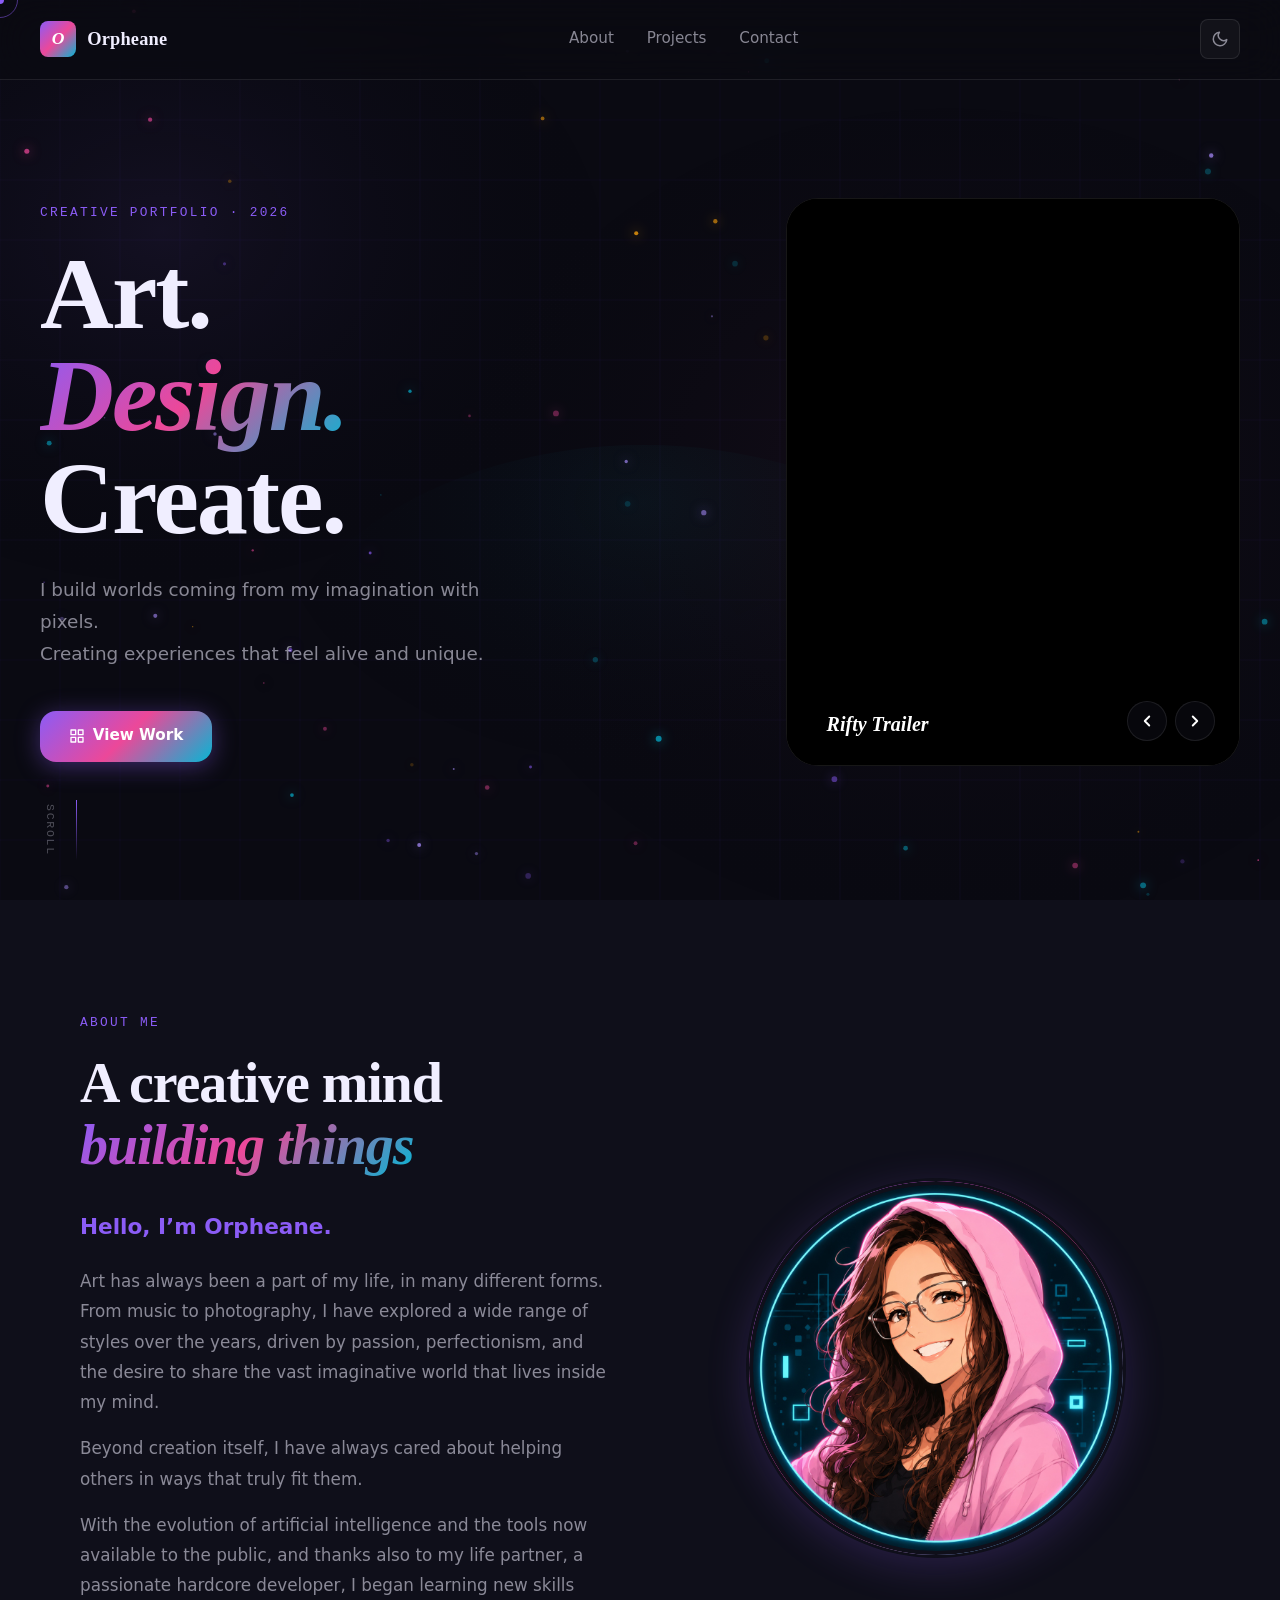
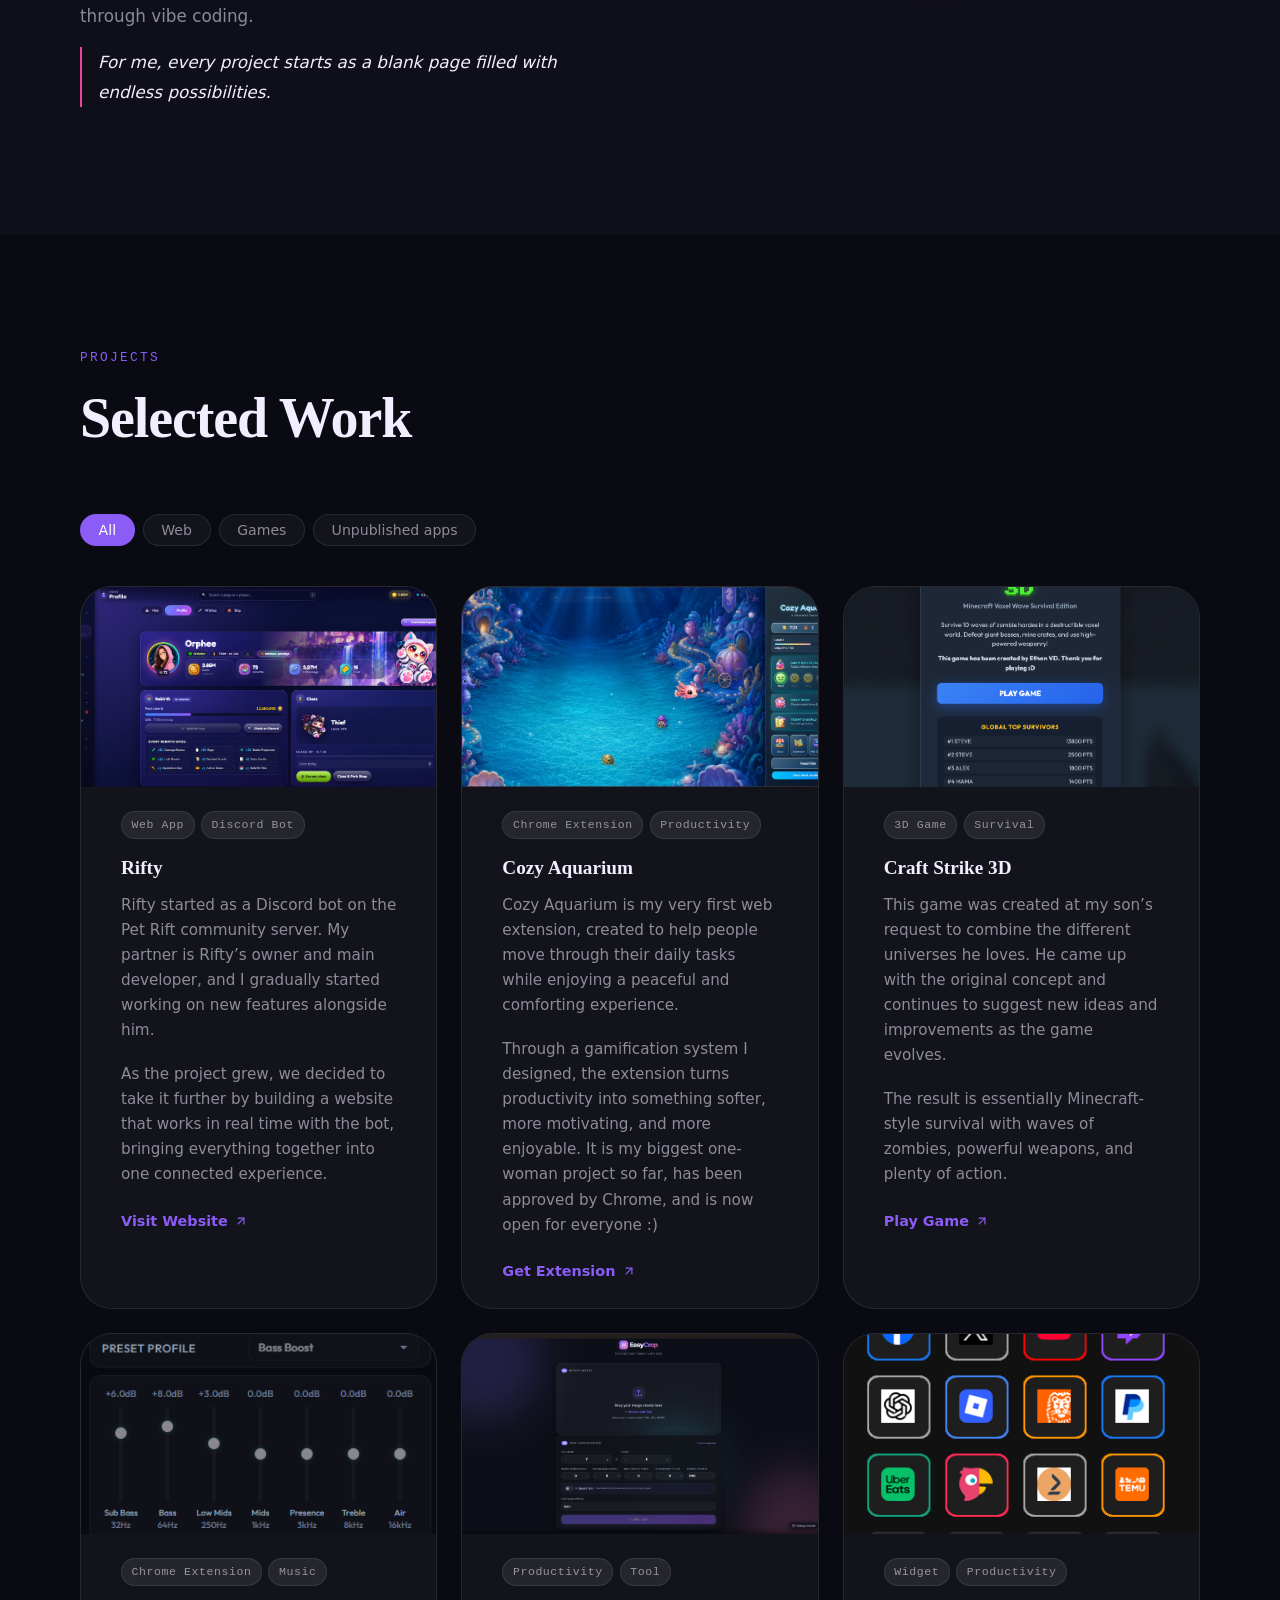
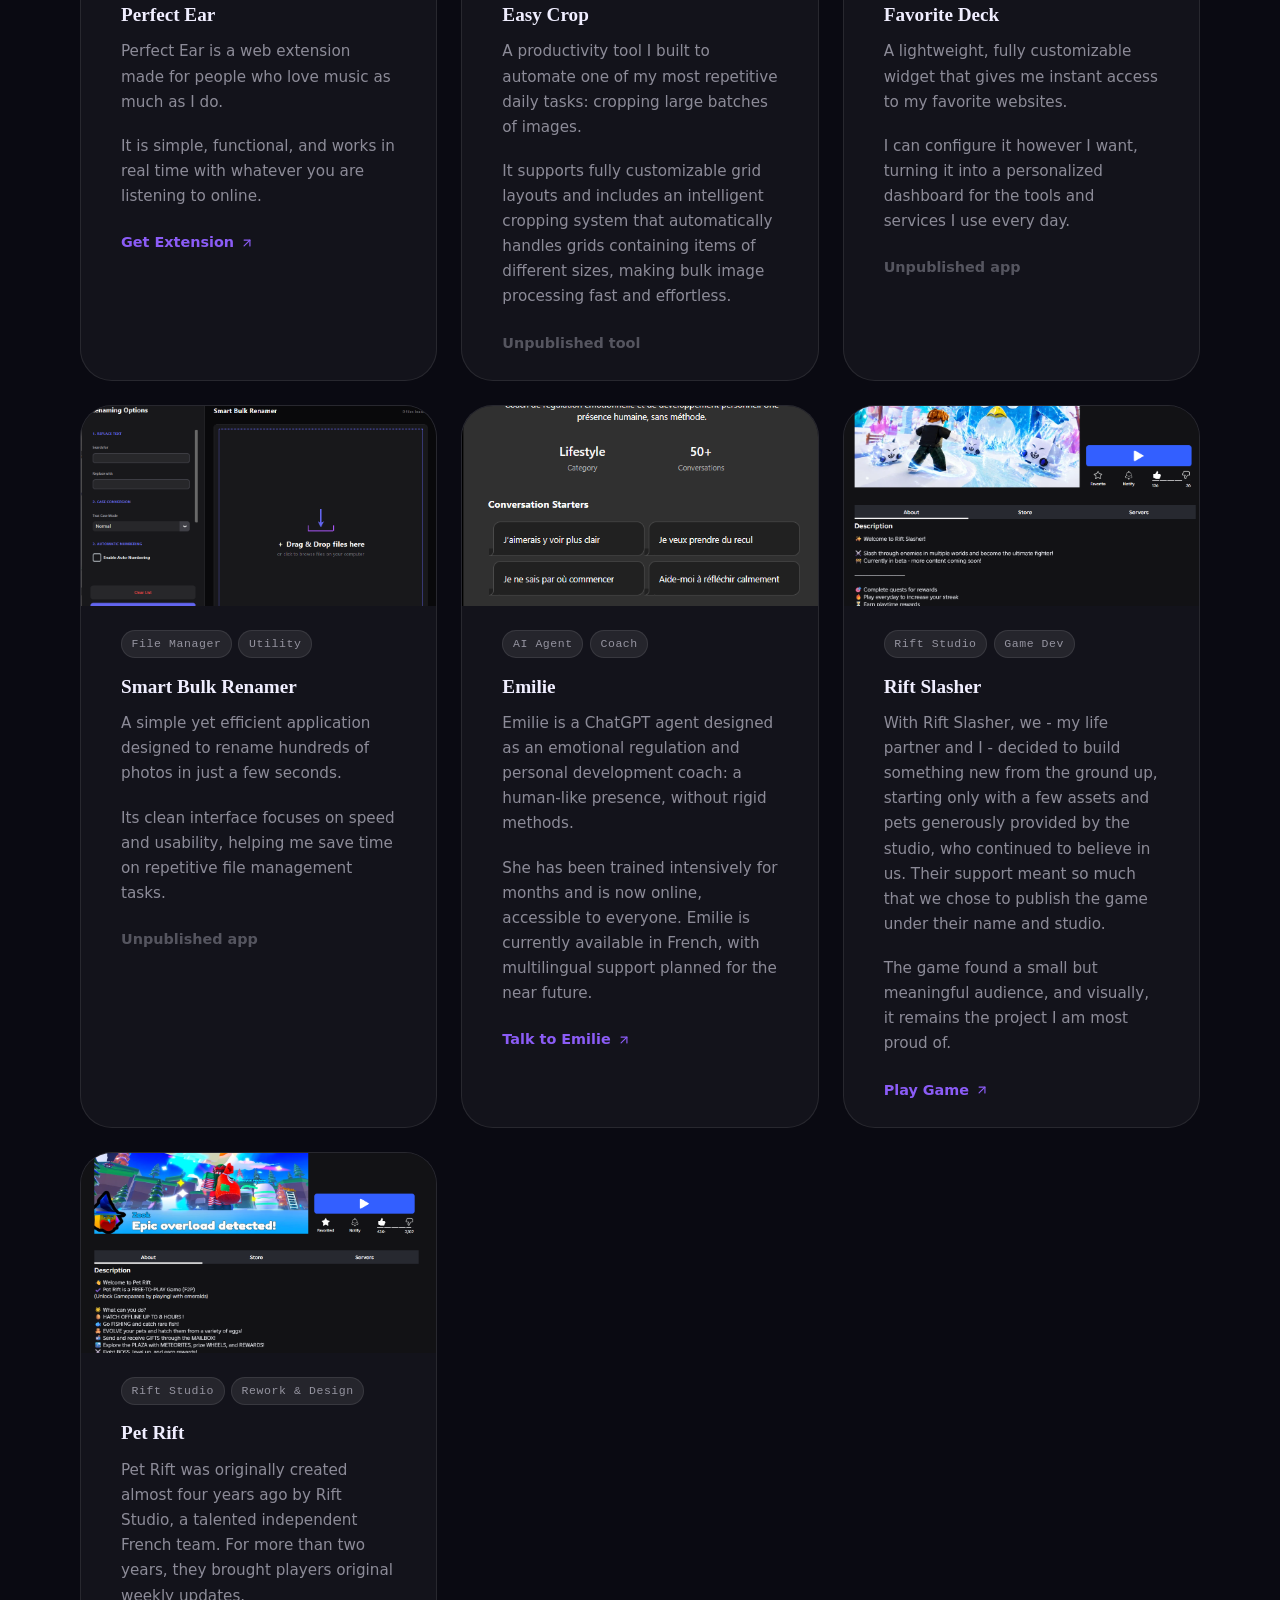
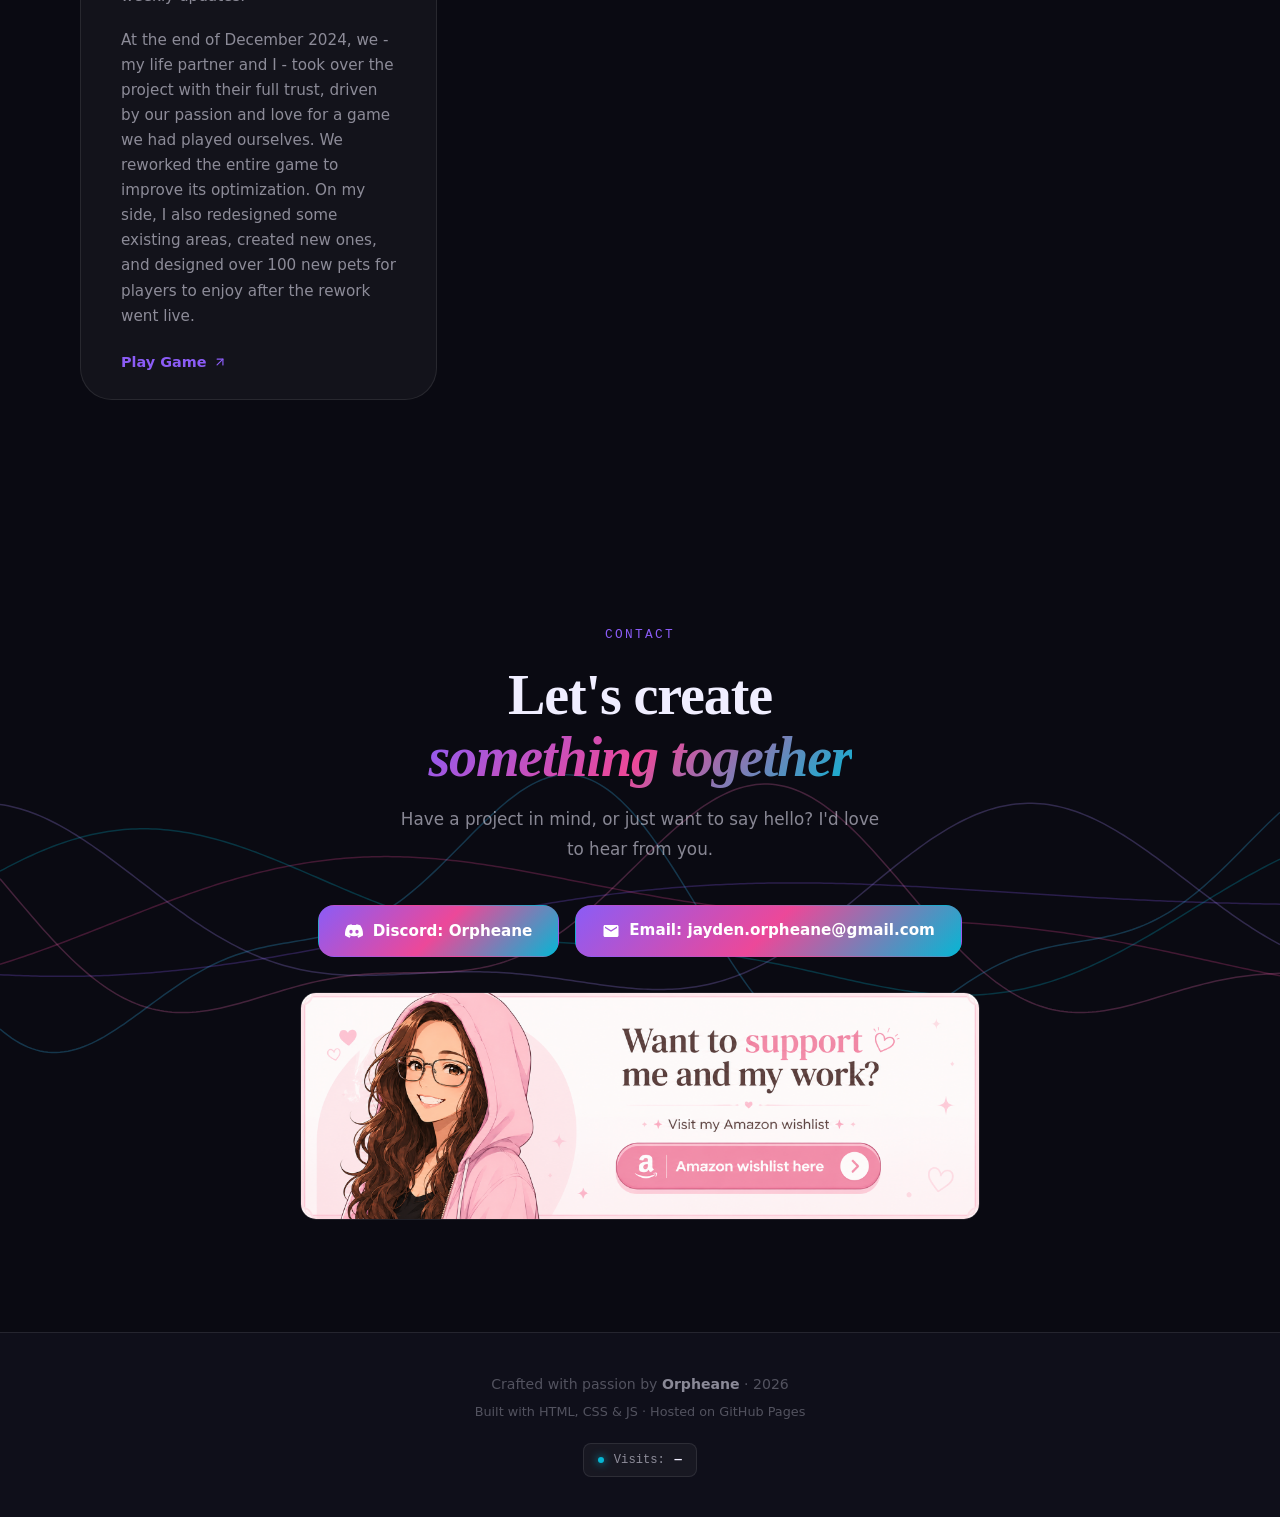
==== commit 23950ffd: "Update Cozy Aquarium to public Chrome Web Store release" ====
--- a/index.html
+++ b/index.html
@@ -6,4 +6,4 @@
       "jobTitle": "Creative Developer & Artist",
       "description": "Creative developer and artist working across Art, Design, Web Development and Game Development.",
       "knowsAbout": ["Creative Design", "Web Development", "Game Development", "Digital Art", "UI/UX"]
-    }</script><link rel="preconnect" href="https://fonts.googleapis.com"><link rel="preconnect" href="https://fonts.gstatic.com" crossorigin><link href="https://fonts.googleapis.com/css2?family=Playfair+Display:ital,wght@0,400;0,700;0,900;1,400;1,700&family=DM+Sans:wght@300;400;500;600&family=DM+Mono:wght@400;500&display=swap" rel="stylesheet"><link rel="stylesheet" href="styles.css?v=1.0.4"></head><body><div id="cursor-dot" aria-hidden="true"></div><div id="cursor-ring" aria-hidden="true"></div><header class="site-header" id="site-header"><a class="brand" href="#top" aria-label="Orpheane — back to top"><span class="brand-mark" aria-hidden="true">O</span> <span class="brand-name">Orpheane</span></a><nav class="site-nav" aria-label="Main navigation"><a href="#about" class="nav-link">About</a> <a href="#projects" class="nav-link">Projects</a> <a href="#contact" class="nav-link">Contact</a></nav><button class="theme-toggle icon-btn" id="theme-toggle" type="button" aria-label="Toggle light/dark theme"><svg id="icon-moon" viewBox="0 0 24 24" fill="none" stroke="currentColor" stroke-width="2" stroke-linecap="round" stroke-linejoin="round" aria-hidden="true"><path d="M21 12.79A9 9 0 1 1 11.21 3 7 7 0 0 0 21 12.79z"/></svg> <svg id="icon-sun" viewBox="0 0 24 24" fill="none" stroke="currentColor" stroke-width="2" stroke-linecap="round" stroke-linejoin="round" aria-hidden="true" style="display:none"><circle cx="12" cy="12" r="5"/><line x1="12" y1="1" x2="12" y2="3"/><line x1="12" y1="21" x2="12" y2="23"/><line x1="4.22" y1="4.22" x2="5.64" y2="5.64"/><line x1="18.36" y1="18.36" x2="19.78" y2="19.78"/><line x1="1" y1="12" x2="3" y2="12"/><line x1="21" y1="12" x2="23" y2="12"/><line x1="4.22" y1="19.78" x2="5.64" y2="18.36"/><line x1="18.36" y1="5.64" x2="19.78" y2="4.22"/></svg></button> <button class="hamburger icon-btn" id="hamburger" type="button" aria-label="Toggle menu" aria-expanded="false"><span></span><span></span><span></span></button></header><div class="mobile-nav" id="mobile-nav" aria-hidden="true"><nav aria-label="Mobile navigation"><a href="#about" class="mobile-nav-link" tabindex="-1">About</a> <a href="#projects" class="mobile-nav-link" tabindex="-1">Projects</a> <a href="#contact" class="mobile-nav-link" tabindex="-1">Contact</a></nav></div><main id="top"><section class="hero-section" aria-labelledby="hero-title"><canvas id="hero-canvas" aria-hidden="true"></canvas><div class="hero-grid-container"><div class="hero-content"><p class="eyebrow reveal">Creative Portfolio · 2026</p><h1 id="hero-title" class="reveal reveal-delay-1">Art.<br><em>Design.</em><br>Create.</h1><p class="hero-lead reveal reveal-delay-2">I build worlds coming from my imagination with pixels.<br>Creating experiences that feel alive and unique.</p><div class="hero-ctas reveal reveal-delay-3"><a class="btn btn-primary" href="#projects"><svg viewBox="0 0 24 24" fill="none" stroke="currentColor" stroke-width="2" stroke-linecap="round" stroke-linejoin="round" aria-hidden="true"><rect x="3" y="3" width="7" height="7"/><rect x="14" y="3" width="7" height="7"/><rect x="14" y="14" width="7" height="7"/><rect x="3" y="14" width="7" height="7"/></svg> View Work</a></div></div><div class="hero-slider-wrapper reveal reveal-delay-2"><div class="slider-controls"><button class="slider-btn prev" type="button" aria-label="Previous image"><svg viewBox="0 0 24 24" fill="none" stroke="currentColor" stroke-width="2.5" stroke-linecap="round" stroke-linejoin="round" aria-hidden="true"><polyline points="15 18 9 12 15 6"/></svg></button> <button class="slider-btn next" type="button" aria-label="Next image"><svg viewBox="0 0 24 24" fill="none" stroke="currentColor" stroke-width="2.5" stroke-linecap="round" stroke-linejoin="round" aria-hidden="true"><polyline points="9 18 15 12 9 6"/></svg></button></div><div class="hero-slider" id="hero-slider"><div class="slider-track" id="slider-track"><div class="slider-item"><video class="hover-video" loop muted playsinline preload="auto"><source src="assets/rifty_trailer_video.mp4" type="video/mp4"></video><div class="item-overlay"><span>Rifty Trailer</span></div></div><div class="slider-item"><video class="hover-video" loop muted playsinline preload="auto"><source src="assets/pet_rift_video.mp4" type="video/mp4"></video><div class="item-overlay"><span>Pet Rift Gameplay</span></div></div><div class="slider-item"><video class="hover-video" loop muted playsinline preload="auto"><source src="assets/rift_slasher_video.mp4" type="video/mp4"></video><div class="item-overlay"><span>Rift Slasher Battle</span></div></div><div class="slider-item"><video class="hover-video" loop muted playsinline preload="auto"><source src="assets/rift_slasher_map_video.mp4" type="video/mp4"></video><div class="item-overlay"><span>Rift Slasher Map</span></div></div></div></div></div></div><div class="hero-scroll-hint" aria-hidden="true"><span>Scroll</span><div class="scroll-line"></div></div></section><section class="section about-section" id="about" aria-labelledby="about-title"><div class="section-inner"><div class="about-text"><p class="eyebrow reveal">About Me</p><h2 id="about-title" class="reveal reveal-delay-1">A creative mind<br><em>building things</em></h2><div class="about-spacer"></div><div class="body-paragraphs reveal reveal-delay-2"><p class="body-text highlight-intro">Hello, I’m Orpheane.</p><p class="body-text">Art has always been a part of my life, in many different forms. From music to photography, I have explored a wide range of styles over the years, driven by passion, perfectionism, and the desire to share the vast imaginative world that lives inside my mind.</p><p class="body-text">Beyond creation itself, I have always cared about helping others in ways that truly fit them.</p><p class="body-text">With the evolution of artificial intelligence and the tools now available to the public, and thanks also to my life partner, a passionate hardcore developer, I began learning new skills through vibe coding.</p><p class="body-text text-conclusion">For me, every project starts as a blank page filled with endless possibilities.</p></div></div><div class="about-profile reveal reveal-delay-2"><div class="profile-image-container"><img src="assets/profile.jpg" alt="Orpheane's Profile Picture"><div class="profile-glow"></div></div></div></div></section><section class="section projects-section" id="projects" aria-labelledby="projects-title"><div class="section-inner"><div class="section-header"><p class="eyebrow reveal">Projects</p><h2 id="projects-title" class="reveal reveal-delay-1">Selected Work</h2></div><div class="project-filters reveal reveal-delay-2" role="list" aria-label="Project filters"><button class="filter-btn active" data-filter="all" type="button" role="listitem">All</button> <button class="filter-btn" data-filter="web" type="button" role="listitem">Web</button> <button class="filter-btn" data-filter="game" type="button" role="listitem">Games</button> <button class="filter-btn" data-filter="unpublished" type="button" role="listitem">Unpublished apps</button></div><div class="projects-grid" id="projects-grid"><article class="project-card reveal reveal-delay-1" data-category="web" tabindex="0" aria-label="Project: Rifty"><div class="project-visual" aria-hidden="true"><img class="project-img-preview" src="assets/rifty.png" alt="Rifty Web Platform Screenshot"><div class="zoom-icon-overlay"><svg viewBox="0 0 24 24" fill="none" stroke="currentColor" stroke-width="2.5" stroke-linecap="round" stroke-linejoin="round"><circle cx="11" cy="11" r="8"/><line x1="21" y1="21" x2="16.65" y2="16.65"/><line x1="11" y1="8" x2="11" y2="14"/><line x1="8" y1="11" x2="14" y2="11"/></svg></div></div><div class="project-info"><div class="project-tags"><span class="tag">Web App</span> <span class="tag">Discord Bot</span></div><h3>Rifty</h3><p>Rifty started as a Discord bot on the Pet Rift community server. My partner is Rifty’s owner and main developer, and I gradually started working on new features alongside him.</p><p style="font-size:.95rem;color:var(--text-muted);margin-bottom:1.2rem;line-height:1.65">As the project grew, we decided to take it further by building a website that works in real time with the bot, bringing everything together into one connected experience.</p><a class="project-link" href="https://rifty.duckdns.org:8443/#home" target="_blank" rel="noopener noreferrer" aria-label="Visit Rifty website">Visit Website <svg viewBox="0 0 24 24" fill="none" stroke="currentColor" stroke-width="2" stroke-linecap="round" stroke-linejoin="round" aria-hidden="true"><line x1="7" y1="17" x2="17" y2="7"/><polyline points="7 7 17 7 17 17"/></svg></a></div></article><article class="project-card reveal reveal-delay-2" data-category="web" tabindex="0" aria-label="Project: Cozy Aquarium"><div class="project-visual" aria-hidden="true"><img class="project-img-preview" src="assets/cozy_aquarium.jpg" alt="Cozy Aquarium Extension Screenshot"><div class="zoom-icon-overlay"><svg viewBox="0 0 24 24" fill="none" stroke="currentColor" stroke-width="2.5" stroke-linecap="round" stroke-linejoin="round"><circle cx="11" cy="11" r="8"/><line x1="21" y1="21" x2="16.65" y2="16.65"/><line x1="11" y1="8" x2="11" y2="14"/><line x1="8" y1="11" x2="14" y2="11"/></svg></div></div><div class="project-info"><div class="project-tags"><span class="tag">Chrome Extension</span> <span class="tag">Productivity</span></div><h3>Cozy Aquarium</h3><p>Cozy Aquarium is my very first web extension, created to help people move through their daily tasks while enjoying a peaceful and comforting experience.</p><p style="font-size:.95rem;color:var(--text-muted);margin-bottom:1.2rem;line-height:1.65">Through a gamification system I designed, the extension turns productivity into something softer, more motivating, and more enjoyable. It is my biggest one-woman project so far, has been approved by Chrome, and is now open for testers as the final step before public release. If you want to be part of this, join the Google project group below!</p><a class="project-link" href="https://orpheane.github.io/cozy-aquarium/" aria-label="Explore Cozy Aquarium habit tracker and virtual aquarium">Explore Cozy Aquarium ↗</a> <a class="project-link" href="https://groups.google.com/g/cozy-aquarium" target="_blank" rel="noopener noreferrer" aria-label="Join Cozy Aquarium beta testers group">I want to be a tester <svg viewBox="0 0 24 24" fill="none" stroke="currentColor" stroke-width="2" stroke-linecap="round" stroke-linejoin="round" aria-hidden="true"><line x1="7" y1="17" x2="17" y2="7"/><polyline points="7 7 17 7 17 17"/></svg></a></div></article><article class="project-card reveal reveal-delay-3" data-category="game" tabindex="0" aria-label="Project: Craft Strike 3D"><div class="project-visual" aria-hidden="true"><img class="project-img-preview" src="assets/craft_strike_3d.png" alt="Craft Strike 3D Game Screenshot"><div class="zoom-icon-overlay"><svg viewBox="0 0 24 24" fill="none" stroke="currentColor" stroke-width="2.5" stroke-linecap="round" stroke-linejoin="round"><circle cx="11" cy="11" r="8"/><line x1="21" y1="21" x2="16.65" y2="16.65"/><line x1="11" y1="8" x2="11" y2="14"/><line x1="8" y1="11" x2="14" y2="11"/></svg></div></div><div class="project-info"><div class="project-tags"><span class="tag">3D Game</span> <span class="tag">Survival</span></div><h3>Craft Strike 3D</h3><p>This game was created at my son’s request to combine the different universes he loves. He came up with the original concept and continues to suggest new ideas and improvements as the game evolves.</p><p style="font-size:.95rem;color:var(--text-muted);margin-bottom:1.2rem;line-height:1.65">The result is essentially Minecraft-style survival with waves of zombies, powerful weapons, and plenty of action.</p><a class="project-link" href="https://craftstrike3d.netlify.app/" target="_blank" rel="noopener noreferrer" aria-label="Play Craft Strike 3D on Netlify">Play Game <svg viewBox="0 0 24 24" fill="none" stroke="currentColor" stroke-width="2" stroke-linecap="round" stroke-linejoin="round" aria-hidden="true"><line x1="7" y1="17" x2="17" y2="7"/><polyline points="7 7 17 7 17 17"/></svg></a></div></article><article class="project-card reveal reveal-delay-1" data-category="web" tabindex="0" aria-label="Project: Perfect Ear"><div class="project-visual" aria-hidden="true"><img class="project-img-preview" src="assets/perfect_ear.png" alt="Perfect Ear Extension Screenshot"><div class="zoom-icon-overlay"><svg viewBox="0 0 24 24" fill="none" stroke="currentColor" stroke-width="2.5" stroke-linecap="round" stroke-linejoin="round"><circle cx="11" cy="11" r="8"/><line x1="21" y1="21" x2="16.65" y2="16.65"/><line x1="11" y1="8" x2="11" y2="14"/><line x1="8" y1="11" x2="14" y2="11"/></svg></div></div><div class="project-info"><div class="project-tags"><span class="tag">Chrome Extension</span> <span class="tag">Music</span></div><h3>Perfect Ear</h3><p>Perfect Ear is a web extension made for people who love music as much as I do.</p><p style="font-size:.95rem;color:var(--text-muted);margin-bottom:1.2rem;line-height:1.65">It is simple, functional, and works in real time with whatever you are listening to online.</p><a class="project-link" href="https://chromewebstore.google.com/detail/kigpbihaamfjdieahgdboignbjgohbbi" target="_blank" rel="noopener noreferrer" aria-label="Get Perfect Ear on Chrome Web Store">Get Extension <svg viewBox="0 0 24 24" fill="none" stroke="currentColor" stroke-width="2" stroke-linecap="round" stroke-linejoin="round" aria-hidden="true"><line x1="7" y1="17" x2="17" y2="7"/><polyline points="7 7 17 7 17 17"/></svg></a></div></article><article class="project-card reveal reveal-delay-2" data-category="unpublished" tabindex="0" aria-label="Project: Easy Crop"><div class="project-visual" aria-hidden="true"><img class="project-img-preview" src="assets/easy_crop.png" alt="Easy Crop App Screenshot"><div class="zoom-icon-overlay"><svg viewBox="0 0 24 24" fill="none" stroke="currentColor" stroke-width="2.5" stroke-linecap="round" stroke-linejoin="round"><circle cx="11" cy="11" r="8"/><line x1="21" y1="21" x2="16.65" y2="16.65"/><line x1="11" y1="8" x2="11" y2="14"/><line x1="8" y1="11" x2="14" y2="11"/></svg></div></div><div class="project-info"><div class="project-tags"><span class="tag">Productivity</span> <span class="tag">Tool</span></div><h3>Easy Crop</h3><p>A productivity tool I built to automate one of my most repetitive daily tasks: cropping large batches of images.</p><p style="font-size:.95rem;color:var(--text-muted);margin-bottom:1.2rem;line-height:1.65">It supports fully customizable grid layouts and includes an intelligent cropping system that automatically handles grids containing items of different sizes, making bulk image processing fast and effortless.</p><span class="project-link muted">Unpublished tool</span></div></article><article class="project-card reveal reveal-delay-3" data-category="unpublished" tabindex="0" aria-label="Project: Favorite Deck"><div class="project-visual" aria-hidden="true"><img class="project-img-preview" src="assets/favorite_deck.png" alt="Favorite Deck Widget Screenshot"><div class="zoom-icon-overlay"><svg viewBox="0 0 24 24" fill="none" stroke="currentColor" stroke-width="2.5" stroke-linecap="round" stroke-linejoin="round"><circle cx="11" cy="11" r="8"/><line x1="21" y1="21" x2="16.65" y2="16.65"/><line x1="11" y1="8" x2="11" y2="14"/><line x1="8" y1="11" x2="14" y2="11"/></svg></div></div><div class="project-info"><div class="project-tags"><span class="tag">Widget</span> <span class="tag">Productivity</span></div><h3>Favorite Deck</h3><p>A lightweight, fully customizable widget that gives me instant access to my favorite websites.</p><p style="font-size:.95rem;color:var(--text-muted);margin-bottom:1.2rem;line-height:1.65">I can configure it however I want, turning it into a personalized dashboard for the tools and services I use every day.</p><span class="project-link muted">Unpublished app</span></div></article><article class="project-card reveal reveal-delay-1" data-category="unpublished" tabindex="0" aria-label="Project: Smart Bulk Renamer"><div class="project-visual" aria-hidden="true"><img class="project-img-preview" src="assets/smart_bulk_renamer.png" alt="Smart Bulk Renamer App Screenshot"><div class="zoom-icon-overlay"><svg viewBox="0 0 24 24" fill="none" stroke="currentColor" stroke-width="2.5" stroke-linecap="round" stroke-linejoin="round"><circle cx="11" cy="11" r="8"/><line x1="21" y1="21" x2="16.65" y2="16.65"/><line x1="11" y1="8" x2="11" y2="14"/><line x1="8" y1="11" x2="14" y2="11"/></svg></div></div><div class="project-info"><div class="project-tags"><span class="tag">File Manager</span> <span class="tag">Utility</span></div><h3>Smart Bulk Renamer</h3><p>A simple yet efficient application designed to rename hundreds of photos in just a few seconds.</p><p style="font-size:.95rem;color:var(--text-muted);margin-bottom:1.2rem;line-height:1.65">Its clean interface focuses on speed and usability, helping me save time on repetitive file management tasks.</p><span class="project-link muted">Unpublished app</span></div></article><article class="project-card reveal reveal-delay-2" data-category="web" tabindex="0" aria-label="Project: Emilie"><div class="project-visual" aria-hidden="true"><img class="project-img-preview" src="assets/emilie.png" alt="Emilie AI Coach Screenshot"><div class="zoom-icon-overlay"><svg viewBox="0 0 24 24" fill="none" stroke="currentColor" stroke-width="2.5" stroke-linecap="round" stroke-linejoin="round"><circle cx="11" cy="11" r="8"/><line x1="21" y1="21" x2="16.65" y2="16.65"/><line x1="11" y1="8" x2="11" y2="14"/><line x1="8" y1="11" x2="14" y2="11"/></svg></div></div><div class="project-info"><div class="project-tags"><span class="tag">AI Agent</span> <span class="tag">Coach</span></div><h3>Emilie</h3><p>Emilie is a ChatGPT agent designed as an emotional regulation and personal development coach: a human-like presence, without rigid methods.</p><p style="font-size:.95rem;color:var(--text-muted);margin-bottom:1.2rem;line-height:1.65">She has been trained intensively for months and is now online, accessible to everyone. Emilie is currently available in French, with multilingual support planned for the near future.</p><a class="project-link" href="https://chatgpt.com/g/g-697e383eec7081919125f11c37d87315-emilie" target="_blank" rel="noopener noreferrer" aria-label="Visit Emilie AI Coach">Talk to Emilie <svg viewBox="0 0 24 24" fill="none" stroke="currentColor" stroke-width="2" stroke-linecap="round" stroke-linejoin="round" aria-hidden="true"><line x1="7" y1="17" x2="17" y2="7"/><polyline points="7 7 17 7 17 17"/></svg></a></div></article><article class="project-card reveal reveal-delay-3" data-category="game" tabindex="0" aria-label="Project: Rift Slasher"><div class="project-visual" aria-hidden="true"><img class="project-img-preview" src="assets/rift_slasher.png" alt="Rift Slasher Game Screenshot"><div class="zoom-icon-overlay"><svg viewBox="0 0 24 24" fill="none" stroke="currentColor" stroke-width="2.5" stroke-linecap="round" stroke-linejoin="round"><circle cx="11" cy="11" r="8"/><line x1="21" y1="21" x2="16.65" y2="16.65"/><line x1="11" y1="8" x2="11" y2="14"/><line x1="8" y1="11" x2="14" y2="11"/></svg></div></div><div class="project-info"><div class="project-tags"><span class="tag">Rift Studio</span> <span class="tag">Game Dev</span></div><h3>Rift Slasher</h3><p>With Rift Slasher, we - my life partner and I - decided to build something new from the ground up, starting only with a few assets and pets generously provided by the studio, who continued to believe in us. Their support meant so much that we chose to publish the game under their name and studio.</p><p style="font-size:.95rem;color:var(--text-muted);margin-bottom:1.2rem;line-height:1.65">The game found a small but meaningful audience, and visually, it remains the project I am most proud of.</p><a class="project-link" href="https://www.roblox.com/games/17255321367/Rift-Slasher" target="_blank" rel="noopener noreferrer" aria-label="Play Rift Slasher on Roblox">Play Game <svg viewBox="0 0 24 24" fill="none" stroke="currentColor" stroke-width="2" stroke-linecap="round" stroke-linejoin="round" aria-hidden="true"><line x1="7" y1="17" x2="17" y2="7"/><polyline points="7 7 17 7 17 17"/></svg></a></div></article><article class="project-card reveal reveal-delay-1" data-category="game" tabindex="0" aria-label="Project: Pet Rift"><div class="project-visual" aria-hidden="true"><img class="project-img-preview" src="assets/pet_rift.png" alt="Pet Rift Game Screenshot"><div class="zoom-icon-overlay"><svg viewBox="0 0 24 24" fill="none" stroke="currentColor" stroke-width="2.5" stroke-linecap="round" stroke-linejoin="round"><circle cx="11" cy="11" r="8"/><line x1="21" y1="21" x2="16.65" y2="16.65"/><line x1="11" y1="8" x2="11" y2="14"/><line x1="8" y1="11" x2="14" y2="11"/></svg></div></div><div class="project-info"><div class="project-tags"><span class="tag">Rift Studio</span> <span class="tag">Rework &amp; Design</span></div><h3>Pet Rift</h3><p>Pet Rift was originally created almost four years ago by Rift Studio, a talented independent French team. For more than two years, they brought players original weekly updates.</p><p style="font-size:.95rem;color:var(--text-muted);margin-bottom:1.2rem;line-height:1.65">At the end of December 2024, we - my life partner and I - took over the project with their full trust, driven by our passion and love for a game we had played ourselves. We reworked the entire game to improve its optimization. On my side, I also redesigned some existing areas, created new ones, and designed over 100 new pets for players to enjoy after the rework went live.</p><a class="project-link" href="https://www.roblox.com/games/11668367765/Pet-Rift" target="_blank" rel="noopener noreferrer" aria-label="Play Pet Rift on Roblox">Play Game <svg viewBox="0 0 24 24" fill="none" stroke="currentColor" stroke-width="2" stroke-linecap="round" stroke-linejoin="round" aria-hidden="true"><line x1="7" y1="17" x2="17" y2="7"/><polyline points="7 7 17 7 17 17"/></svg></a></div></article></div></div></section><section class="section contact-section" id="contact" aria-labelledby="contact-title"><div class="contact-inner"><canvas id="contact-canvas" aria-hidden="true"></canvas><div class="contact-content"><p class="eyebrow reveal">Contact</p><h2 id="contact-title" class="reveal reveal-delay-1">Let's create<br><em>something together</em></h2><p class="body-text reveal reveal-delay-2">Have a project in mind, or just want to say hello? I'd love to hear from you.</p><div class="contact-links reveal reveal-delay-3"><button class="contact-chip" id="discord-btn" type="button" aria-label="Copy Discord username"><svg viewBox="0 0 24 24" fill="currentColor" aria-hidden="true"><path d="M20.317 4.37a19.791 19.791 0 0 0-4.885-1.515.074.074 0 0 0-.079.037c-.21.375-.444.864-.608 1.25a18.27 18.27 0 0 0-5.487 0 12.64 12.64 0 0 0-.617-1.25.077.077 0 0 0-.079-.037A19.736 19.736 0 0 0 3.677 4.37a.07.07 0 0 0-.032.027C.533 9.046-.32 13.58.099 18.057a.082.082 0 0 0 .031.057 19.9 19.9 0 0 0 5.993 3.03.078.078 0 0 0 .084-.028c.462-.63.874-1.295 1.226-1.994.021-.041.001-.09-.041-.106a13.094 13.094 0 0 1-1.873-.894.077.077 0 0 1-.008-.128c.126-.093.252-.19.372-.287a.075.075 0 0 1 .077-.011c3.92 1.793 8.18 1.793 12.061 0a.073.073 0 0 1 .078.009c.12.099.246.195.373.289a.077.077 0 0 1-.006.127 12.299 12.299 0 0 1-1.873.894.077.077 0 0 0-.041.107c.36.698.772 1.362 1.225 1.993a.076.076 0 0 0 .084.028 19.839 19.839 0 0 0 6.002-3.03.077.077 0 0 0 .032-.054c.5-5.177-.838-9.674-3.549-13.66a.061.061 0 0 0-.031-.03zM8.02 15.33c-1.183 0-2.157-1.085-2.157-2.419 0-1.333.956-2.419 2.156-2.419 1.21 0 2.176 1.096 2.157 2.42 0 1.333-.955 2.418-2.156 2.418zm7.975 0c-1.183 0-2.157-1.085-2.157-2.419 0-1.333.955-2.419 2.156-2.419 1.21 0 2.176 1.096 2.157 2.42 0 1.333-.946 2.418-2.156 2.418z"/></svg> Discord: Orpheane</button> <a class="contact-chip" href="mailto:jayden.orpheane@gmail.com" aria-label="Send an email to jayden.orpheane@gmail.com"><svg viewBox="0 0 24 24" fill="currentColor" aria-hidden="true"><path d="M20 4H4c-1.1 0-1.99.9-1.99 2L2 18c0 1.1.9 2 2 2h16c1.1 0 2-.9 2-2V6c0-1.1-.9-2-2-2zm0 4l-8 5-8-5V6l8 5 8-5v2z"/></svg> Email: jayden.orpheane@gmail.com</a></div><div class="wishlist-banner-wrapper reveal reveal-delay-3"><a href="https://www.amazon.nl/hz/wishlist/ls/1JCP6EYRM71SI" target="_blank" rel="noopener noreferrer" aria-label="Want to support me and my work? Visit my Amazon wishlist"><img src="assets/amazon_wishlist_banner.png" alt="Want to support me and my work? Visit my Amazon wishlist" class="wishlist-banner-img"></a></div></div></div></section></main><footer class="site-footer"><p>Crafted with passion by <strong>Orpheane</strong> · 2026</p><p class="footer-sub">Built with HTML, CSS &amp; JS · Hosted on GitHub Pages</p><div class="visitor-counter" id="visitor-counter" aria-live="polite"><span class="counter-dot"></span> <span class="counter-label">Visits:</span> <span class="counter-value" id="counter-value">...</span></div></footer><div id="lightbox" class="lightbox" aria-hidden="true" role="dialog" aria-label="Image zoom view"><button class="lightbox-close" aria-label="Close zoom view">&times;</button><div class="lightbox-content"><img id="lightbox-img" src="" alt="Zoomed view"></div></div><script src="script.js?v=1.0.1"></script></body></html>+    }</script><link rel="preconnect" href="https://fonts.googleapis.com"><link rel="preconnect" href="https://fonts.gstatic.com" crossorigin><link href="https://fonts.googleapis.com/css2?family=Playfair+Display:ital,wght@0,400;0,700;0,900;1,400;1,700&family=DM+Sans:wght@300;400;500;600&family=DM+Mono:wght@400;500&display=swap" rel="stylesheet"><link rel="stylesheet" href="styles.css?v=1.0.4"></head><body><div id="cursor-dot" aria-hidden="true"></div><div id="cursor-ring" aria-hidden="true"></div><header class="site-header" id="site-header"><a class="brand" href="#top" aria-label="Orpheane — back to top"><span class="brand-mark" aria-hidden="true">O</span> <span class="brand-name">Orpheane</span></a><nav class="site-nav" aria-label="Main navigation"><a href="#about" class="nav-link">About</a> <a href="#projects" class="nav-link">Projects</a> <a href="#contact" class="nav-link">Contact</a></nav><button class="theme-toggle icon-btn" id="theme-toggle" type="button" aria-label="Toggle light/dark theme"><svg id="icon-moon" viewBox="0 0 24 24" fill="none" stroke="currentColor" stroke-width="2" stroke-linecap="round" stroke-linejoin="round" aria-hidden="true"><path d="M21 12.79A9 9 0 1 1 11.21 3 7 7 0 0 0 21 12.79z"/></svg> <svg id="icon-sun" viewBox="0 0 24 24" fill="none" stroke="currentColor" stroke-width="2" stroke-linecap="round" stroke-linejoin="round" aria-hidden="true" style="display:none"><circle cx="12" cy="12" r="5"/><line x1="12" y1="1" x2="12" y2="3"/><line x1="12" y1="21" x2="12" y2="23"/><line x1="4.22" y1="4.22" x2="5.64" y2="5.64"/><line x1="18.36" y1="18.36" x2="19.78" y2="19.78"/><line x1="1" y1="12" x2="3" y2="12"/><line x1="21" y1="12" x2="23" y2="12"/><line x1="4.22" y1="19.78" x2="5.64" y2="18.36"/><line x1="18.36" y1="5.64" x2="19.78" y2="4.22"/></svg></button> <button class="hamburger icon-btn" id="hamburger" type="button" aria-label="Toggle menu" aria-expanded="false"><span></span><span></span><span></span></button></header><div class="mobile-nav" id="mobile-nav" aria-hidden="true"><nav aria-label="Mobile navigation"><a href="#about" class="mobile-nav-link" tabindex="-1">About</a> <a href="#projects" class="mobile-nav-link" tabindex="-1">Projects</a> <a href="#contact" class="mobile-nav-link" tabindex="-1">Contact</a></nav></div><main id="top"><section class="hero-section" aria-labelledby="hero-title"><canvas id="hero-canvas" aria-hidden="true"></canvas><div class="hero-grid-container"><div class="hero-content"><p class="eyebrow reveal">Creative Portfolio · 2026</p><h1 id="hero-title" class="reveal reveal-delay-1">Art.<br><em>Design.</em><br>Create.</h1><p class="hero-lead reveal reveal-delay-2">I build worlds coming from my imagination with pixels.<br>Creating experiences that feel alive and unique.</p><div class="hero-ctas reveal reveal-delay-3"><a class="btn btn-primary" href="#projects"><svg viewBox="0 0 24 24" fill="none" stroke="currentColor" stroke-width="2" stroke-linecap="round" stroke-linejoin="round" aria-hidden="true"><rect x="3" y="3" width="7" height="7"/><rect x="14" y="3" width="7" height="7"/><rect x="14" y="14" width="7" height="7"/><rect x="3" y="14" width="7" height="7"/></svg> View Work</a></div></div><div class="hero-slider-wrapper reveal reveal-delay-2"><div class="slider-controls"><button class="slider-btn prev" type="button" aria-label="Previous image"><svg viewBox="0 0 24 24" fill="none" stroke="currentColor" stroke-width="2.5" stroke-linecap="round" stroke-linejoin="round" aria-hidden="true"><polyline points="15 18 9 12 15 6"/></svg></button> <button class="slider-btn next" type="button" aria-label="Next image"><svg viewBox="0 0 24 24" fill="none" stroke="currentColor" stroke-width="2.5" stroke-linecap="round" stroke-linejoin="round" aria-hidden="true"><polyline points="9 18 15 12 9 6"/></svg></button></div><div class="hero-slider" id="hero-slider"><div class="slider-track" id="slider-track"><div class="slider-item"><video class="hover-video" loop muted playsinline preload="auto"><source src="assets/rifty_trailer_video.mp4" type="video/mp4"></video><div class="item-overlay"><span>Rifty Trailer</span></div></div><div class="slider-item"><video class="hover-video" loop muted playsinline preload="auto"><source src="assets/pet_rift_video.mp4" type="video/mp4"></video><div class="item-overlay"><span>Pet Rift Gameplay</span></div></div><div class="slider-item"><video class="hover-video" loop muted playsinline preload="auto"><source src="assets/rift_slasher_video.mp4" type="video/mp4"></video><div class="item-overlay"><span>Rift Slasher Battle</span></div></div><div class="slider-item"><video class="hover-video" loop muted playsinline preload="auto"><source src="assets/rift_slasher_map_video.mp4" type="video/mp4"></video><div class="item-overlay"><span>Rift Slasher Map</span></div></div></div></div></div></div><div class="hero-scroll-hint" aria-hidden="true"><span>Scroll</span><div class="scroll-line"></div></div></section><section class="section about-section" id="about" aria-labelledby="about-title"><div class="section-inner"><div class="about-text"><p class="eyebrow reveal">About Me</p><h2 id="about-title" class="reveal reveal-delay-1">A creative mind<br><em>building things</em></h2><div class="about-spacer"></div><div class="body-paragraphs reveal reveal-delay-2"><p class="body-text highlight-intro">Hello, I’m Orpheane.</p><p class="body-text">Art has always been a part of my life, in many different forms. From music to photography, I have explored a wide range of styles over the years, driven by passion, perfectionism, and the desire to share the vast imaginative world that lives inside my mind.</p><p class="body-text">Beyond creation itself, I have always cared about helping others in ways that truly fit them.</p><p class="body-text">With the evolution of artificial intelligence and the tools now available to the public, and thanks also to my life partner, a passionate hardcore developer, I began learning new skills through vibe coding.</p><p class="body-text text-conclusion">For me, every project starts as a blank page filled with endless possibilities.</p></div></div><div class="about-profile reveal reveal-delay-2"><div class="profile-image-container"><img src="assets/profile.jpg" alt="Orpheane's Profile Picture"><div class="profile-glow"></div></div></div></div></section><section class="section projects-section" id="projects" aria-labelledby="projects-title"><div class="section-inner"><div class="section-header"><p class="eyebrow reveal">Projects</p><h2 id="projects-title" class="reveal reveal-delay-1">Selected Work</h2></div><div class="project-filters reveal reveal-delay-2" role="list" aria-label="Project filters"><button class="filter-btn active" data-filter="all" type="button" role="listitem">All</button> <button class="filter-btn" data-filter="web" type="button" role="listitem">Web</button> <button class="filter-btn" data-filter="game" type="button" role="listitem">Games</button> <button class="filter-btn" data-filter="unpublished" type="button" role="listitem">Unpublished apps</button></div><div class="projects-grid" id="projects-grid"><article class="project-card reveal reveal-delay-1" data-category="web" tabindex="0" aria-label="Project: Rifty"><div class="project-visual" aria-hidden="true"><img class="project-img-preview" src="assets/rifty.png" alt="Rifty Web Platform Screenshot"><div class="zoom-icon-overlay"><svg viewBox="0 0 24 24" fill="none" stroke="currentColor" stroke-width="2.5" stroke-linecap="round" stroke-linejoin="round"><circle cx="11" cy="11" r="8"/><line x1="21" y1="21" x2="16.65" y2="16.65"/><line x1="11" y1="8" x2="11" y2="14"/><line x1="8" y1="11" x2="14" y2="11"/></svg></div></div><div class="project-info"><div class="project-tags"><span class="tag">Web App</span> <span class="tag">Discord Bot</span></div><h3>Rifty</h3><p>Rifty started as a Discord bot on the Pet Rift community server. My partner is Rifty’s owner and main developer, and I gradually started working on new features alongside him.</p><p style="font-size:.95rem;color:var(--text-muted);margin-bottom:1.2rem;line-height:1.65">As the project grew, we decided to take it further by building a website that works in real time with the bot, bringing everything together into one connected experience.</p><a class="project-link" href="https://rifty.duckdns.org:8443/#home" target="_blank" rel="noopener noreferrer" aria-label="Visit Rifty website">Visit Website <svg viewBox="0 0 24 24" fill="none" stroke="currentColor" stroke-width="2" stroke-linecap="round" stroke-linejoin="round" aria-hidden="true"><line x1="7" y1="17" x2="17" y2="7"/><polyline points="7 7 17 7 17 17"/></svg></a></div></article><article class="project-card reveal reveal-delay-2" data-category="web" tabindex="0" aria-label="Project: Cozy Aquarium"><div class="project-visual" aria-hidden="true"><img class="project-img-preview" src="assets/cozy_aquarium.jpg" alt="Cozy Aquarium Extension Screenshot"><div class="zoom-icon-overlay"><svg viewBox="0 0 24 24" fill="none" stroke="currentColor" stroke-width="2.5" stroke-linecap="round" stroke-linejoin="round"><circle cx="11" cy="11" r="8"/><line x1="21" y1="21" x2="16.65" y2="16.65"/><line x1="11" y1="8" x2="11" y2="14"/><line x1="8" y1="11" x2="14" y2="11"/></svg></div></div><div class="project-info"><div class="project-tags"><span class="tag">Chrome Extension</span> <span class="tag">Productivity</span></div><h3>Cozy Aquarium</h3><p>Cozy Aquarium is my very first web extension, created to help people move through their daily tasks while enjoying a peaceful and comforting experience.</p><p style="font-size:.95rem;color:var(--text-muted);margin-bottom:1.2rem;line-height:1.65">Through a gamification system I designed, the extension turns productivity into something softer, more motivating, and more enjoyable. It is my biggest one-woman project so far, has been approved by Chrome, and is now open for everyone :)</p><a class="project-link" href="https://chromewebstore.google.com/detail/cozy-aquarium/laekafildhpmchaekeeglhcadhpcojgm" target="_blank" rel="noopener noreferrer" aria-label="Get Cozy Aquarium on Chrome Web Store">Get Extension <svg viewBox="0 0 24 24" fill="none" stroke="currentColor" stroke-width="2" stroke-linecap="round" stroke-linejoin="round" aria-hidden="true"><line x1="7" y1="17" x2="17" y2="7"/><polyline points="7 7 17 7 17 17"/></svg></a></div></article><article class="project-card reveal reveal-delay-3" data-category="game" tabindex="0" aria-label="Project: Craft Strike 3D"><div class="project-visual" aria-hidden="true"><img class="project-img-preview" src="assets/craft_strike_3d.png" alt="Craft Strike 3D Game Screenshot"><div class="zoom-icon-overlay"><svg viewBox="0 0 24 24" fill="none" stroke="currentColor" stroke-width="2.5" stroke-linecap="round" stroke-linejoin="round"><circle cx="11" cy="11" r="8"/><line x1="21" y1="21" x2="16.65" y2="16.65"/><line x1="11" y1="8" x2="11" y2="14"/><line x1="8" y1="11" x2="14" y2="11"/></svg></div></div><div class="project-info"><div class="project-tags"><span class="tag">3D Game</span> <span class="tag">Survival</span></div><h3>Craft Strike 3D</h3><p>This game was created at my son’s request to combine the different universes he loves. He came up with the original concept and continues to suggest new ideas and improvements as the game evolves.</p><p style="font-size:.95rem;color:var(--text-muted);margin-bottom:1.2rem;line-height:1.65">The result is essentially Minecraft-style survival with waves of zombies, powerful weapons, and plenty of action.</p><a class="project-link" href="https://craftstrike3d.netlify.app/" target="_blank" rel="noopener noreferrer" aria-label="Play Craft Strike 3D on Netlify">Play Game <svg viewBox="0 0 24 24" fill="none" stroke="currentColor" stroke-width="2" stroke-linecap="round" stroke-linejoin="round" aria-hidden="true"><line x1="7" y1="17" x2="17" y2="7"/><polyline points="7 7 17 7 17 17"/></svg></a></div></article><article class="project-card reveal reveal-delay-1" data-category="web" tabindex="0" aria-label="Project: Perfect Ear"><div class="project-visual" aria-hidden="true"><img class="project-img-preview" src="assets/perfect_ear.png" alt="Perfect Ear Extension Screenshot"><div class="zoom-icon-overlay"><svg viewBox="0 0 24 24" fill="none" stroke="currentColor" stroke-width="2.5" stroke-linecap="round" stroke-linejoin="round"><circle cx="11" cy="11" r="8"/><line x1="21" y1="21" x2="16.65" y2="16.65"/><line x1="11" y1="8" x2="11" y2="14"/><line x1="8" y1="11" x2="14" y2="11"/></svg></div></div><div class="project-info"><div class="project-tags"><span class="tag">Chrome Extension</span> <span class="tag">Music</span></div><h3>Perfect Ear</h3><p>Perfect Ear is a web extension made for people who love music as much as I do.</p><p style="font-size:.95rem;color:var(--text-muted);margin-bottom:1.2rem;line-height:1.65">It is simple, functional, and works in real time with whatever you are listening to online.</p><a class="project-link" href="https://chromewebstore.google.com/detail/kigpbihaamfjdieahgdboignbjgohbbi" target="_blank" rel="noopener noreferrer" aria-label="Get Perfect Ear on Chrome Web Store">Get Extension <svg viewBox="0 0 24 24" fill="none" stroke="currentColor" stroke-width="2" stroke-linecap="round" stroke-linejoin="round" aria-hidden="true"><line x1="7" y1="17" x2="17" y2="7"/><polyline points="7 7 17 7 17 17"/></svg></a></div></article><article class="project-card reveal reveal-delay-2" data-category="unpublished" tabindex="0" aria-label="Project: Easy Crop"><div class="project-visual" aria-hidden="true"><img class="project-img-preview" src="assets/easy_crop.png" alt="Easy Crop App Screenshot"><div class="zoom-icon-overlay"><svg viewBox="0 0 24 24" fill="none" stroke="currentColor" stroke-width="2.5" stroke-linecap="round" stroke-linejoin="round"><circle cx="11" cy="11" r="8"/><line x1="21" y1="21" x2="16.65" y2="16.65"/><line x1="11" y1="8" x2="11" y2="14"/><line x1="8" y1="11" x2="14" y2="11"/></svg></div></div><div class="project-info"><div class="project-tags"><span class="tag">Productivity</span> <span class="tag">Tool</span></div><h3>Easy Crop</h3><p>A productivity tool I built to automate one of my most repetitive daily tasks: cropping large batches of images.</p><p style="font-size:.95rem;color:var(--text-muted);margin-bottom:1.2rem;line-height:1.65">It supports fully customizable grid layouts and includes an intelligent cropping system that automatically handles grids containing items of different sizes, making bulk image processing fast and effortless.</p><span class="project-link muted">Unpublished tool</span></div></article><article class="project-card reveal reveal-delay-3" data-category="unpublished" tabindex="0" aria-label="Project: Favorite Deck"><div class="project-visual" aria-hidden="true"><img class="project-img-preview" src="assets/favorite_deck.png" alt="Favorite Deck Widget Screenshot"><div class="zoom-icon-overlay"><svg viewBox="0 0 24 24" fill="none" stroke="currentColor" stroke-width="2.5" stroke-linecap="round" stroke-linejoin="round"><circle cx="11" cy="11" r="8"/><line x1="21" y1="21" x2="16.65" y2="16.65"/><line x1="11" y1="8" x2="11" y2="14"/><line x1="8" y1="11" x2="14" y2="11"/></svg></div></div><div class="project-info"><div class="project-tags"><span class="tag">Widget</span> <span class="tag">Productivity</span></div><h3>Favorite Deck</h3><p>A lightweight, fully customizable widget that gives me instant access to my favorite websites.</p><p style="font-size:.95rem;color:var(--text-muted);margin-bottom:1.2rem;line-height:1.65">I can configure it however I want, turning it into a personalized dashboard for the tools and services I use every day.</p><span class="project-link muted">Unpublished app</span></div></article><article class="project-card reveal reveal-delay-1" data-category="unpublished" tabindex="0" aria-label="Project: Smart Bulk Renamer"><div class="project-visual" aria-hidden="true"><img class="project-img-preview" src="assets/smart_bulk_renamer.png" alt="Smart Bulk Renamer App Screenshot"><div class="zoom-icon-overlay"><svg viewBox="0 0 24 24" fill="none" stroke="currentColor" stroke-width="2.5" stroke-linecap="round" stroke-linejoin="round"><circle cx="11" cy="11" r="8"/><line x1="21" y1="21" x2="16.65" y2="16.65"/><line x1="11" y1="8" x2="11" y2="14"/><line x1="8" y1="11" x2="14" y2="11"/></svg></div></div><div class="project-info"><div class="project-tags"><span class="tag">File Manager</span> <span class="tag">Utility</span></div><h3>Smart Bulk Renamer</h3><p>A simple yet efficient application designed to rename hundreds of photos in just a few seconds.</p><p style="font-size:.95rem;color:var(--text-muted);margin-bottom:1.2rem;line-height:1.65">Its clean interface focuses on speed and usability, helping me save time on repetitive file management tasks.</p><span class="project-link muted">Unpublished app</span></div></article><article class="project-card reveal reveal-delay-2" data-category="web" tabindex="0" aria-label="Project: Emilie"><div class="project-visual" aria-hidden="true"><img class="project-img-preview" src="assets/emilie.png" alt="Emilie AI Coach Screenshot"><div class="zoom-icon-overlay"><svg viewBox="0 0 24 24" fill="none" stroke="currentColor" stroke-width="2.5" stroke-linecap="round" stroke-linejoin="round"><circle cx="11" cy="11" r="8"/><line x1="21" y1="21" x2="16.65" y2="16.65"/><line x1="11" y1="8" x2="11" y2="14"/><line x1="8" y1="11" x2="14" y2="11"/></svg></div></div><div class="project-info"><div class="project-tags"><span class="tag">AI Agent</span> <span class="tag">Coach</span></div><h3>Emilie</h3><p>Emilie is a ChatGPT agent designed as an emotional regulation and personal development coach: a human-like presence, without rigid methods.</p><p style="font-size:.95rem;color:var(--text-muted);margin-bottom:1.2rem;line-height:1.65">She has been trained intensively for months and is now online, accessible to everyone. Emilie is currently available in French, with multilingual support planned for the near future.</p><a class="project-link" href="https://chatgpt.com/g/g-697e383eec7081919125f11c37d87315-emilie" target="_blank" rel="noopener noreferrer" aria-label="Visit Emilie AI Coach">Talk to Emilie <svg viewBox="0 0 24 24" fill="none" stroke="currentColor" stroke-width="2" stroke-linecap="round" stroke-linejoin="round" aria-hidden="true"><line x1="7" y1="17" x2="17" y2="7"/><polyline points="7 7 17 7 17 17"/></svg></a></div></article><article class="project-card reveal reveal-delay-3" data-category="game" tabindex="0" aria-label="Project: Rift Slasher"><div class="project-visual" aria-hidden="true"><img class="project-img-preview" src="assets/rift_slasher.png" alt="Rift Slasher Game Screenshot"><div class="zoom-icon-overlay"><svg viewBox="0 0 24 24" fill="none" stroke="currentColor" stroke-width="2.5" stroke-linecap="round" stroke-linejoin="round"><circle cx="11" cy="11" r="8"/><line x1="21" y1="21" x2="16.65" y2="16.65"/><line x1="11" y1="8" x2="11" y2="14"/><line x1="8" y1="11" x2="14" y2="11"/></svg></div></div><div class="project-info"><div class="project-tags"><span class="tag">Rift Studio</span> <span class="tag">Game Dev</span></div><h3>Rift Slasher</h3><p>With Rift Slasher, we - my life partner and I - decided to build something new from the ground up, starting only with a few assets and pets generously provided by the studio, who continued to believe in us. Their support meant so much that we chose to publish the game under their name and studio.</p><p style="font-size:.95rem;color:var(--text-muted);margin-bottom:1.2rem;line-height:1.65">The game found a small but meaningful audience, and visually, it remains the project I am most proud of.</p><a class="project-link" href="https://www.roblox.com/games/17255321367/Rift-Slasher" target="_blank" rel="noopener noreferrer" aria-label="Play Rift Slasher on Roblox">Play Game <svg viewBox="0 0 24 24" fill="none" stroke="currentColor" stroke-width="2" stroke-linecap="round" stroke-linejoin="round" aria-hidden="true"><line x1="7" y1="17" x2="17" y2="7"/><polyline points="7 7 17 7 17 17"/></svg></a></div></article><article class="project-card reveal reveal-delay-1" data-category="game" tabindex="0" aria-label="Project: Pet Rift"><div class="project-visual" aria-hidden="true"><img class="project-img-preview" src="assets/pet_rift.png" alt="Pet Rift Game Screenshot"><div class="zoom-icon-overlay"><svg viewBox="0 0 24 24" fill="none" stroke="currentColor" stroke-width="2.5" stroke-linecap="round" stroke-linejoin="round"><circle cx="11" cy="11" r="8"/><line x1="21" y1="21" x2="16.65" y2="16.65"/><line x1="11" y1="8" x2="11" y2="14"/><line x1="8" y1="11" x2="14" y2="11"/></svg></div></div><div class="project-info"><div class="project-tags"><span class="tag">Rift Studio</span> <span class="tag">Rework &amp; Design</span></div><h3>Pet Rift</h3><p>Pet Rift was originally created almost four years ago by Rift Studio, a talented independent French team. For more than two years, they brought players original weekly updates.</p><p style="font-size:.95rem;color:var(--text-muted);margin-bottom:1.2rem;line-height:1.65">At the end of December 2024, we - my life partner and I - took over the project with their full trust, driven by our passion and love for a game we had played ourselves. We reworked the entire game to improve its optimization. On my side, I also redesigned some existing areas, created new ones, and designed over 100 new pets for players to enjoy after the rework went live.</p><a class="project-link" href="https://www.roblox.com/games/11668367765/Pet-Rift" target="_blank" rel="noopener noreferrer" aria-label="Play Pet Rift on Roblox">Play Game <svg viewBox="0 0 24 24" fill="none" stroke="currentColor" stroke-width="2" stroke-linecap="round" stroke-linejoin="round" aria-hidden="true"><line x1="7" y1="17" x2="17" y2="7"/><polyline points="7 7 17 7 17 17"/></svg></a></div></article></div></div></section><section class="section contact-section" id="contact" aria-labelledby="contact-title"><div class="contact-inner"><canvas id="contact-canvas" aria-hidden="true"></canvas><div class="contact-content"><p class="eyebrow reveal">Contact</p><h2 id="contact-title" class="reveal reveal-delay-1">Let's create<br><em>something together</em></h2><p class="body-text reveal reveal-delay-2">Have a project in mind, or just want to say hello? I'd love to hear from you.</p><div class="contact-links reveal reveal-delay-3"><button class="contact-chip" id="discord-btn" type="button" aria-label="Copy Discord username"><svg viewBox="0 0 24 24" fill="currentColor" aria-hidden="true"><path d="M20.317 4.37a19.791 19.791 0 0 0-4.885-1.515.074.074 0 0 0-.079.037c-.21.375-.444.864-.608 1.25a18.27 18.27 0 0 0-5.487 0 12.64 12.64 0 0 0-.617-1.25.077.077 0 0 0-.079-.037A19.736 19.736 0 0 0 3.677 4.37a.07.07 0 0 0-.032.027C.533 9.046-.32 13.58.099 18.057a.082.082 0 0 0 .031.057 19.9 19.9 0 0 0 5.993 3.03.078.078 0 0 0 .084-.028c.462-.63.874-1.295 1.226-1.994.021-.041.001-.09-.041-.106a13.094 13.094 0 0 1-1.873-.894.077.077 0 0 1-.008-.128c.126-.093.252-.19.372-.287a.075.075 0 0 1 .077-.011c3.92 1.793 8.18 1.793 12.061 0a.073.073 0 0 1 .078.009c.12.099.246.195.373.289a.077.077 0 0 1-.006.127 12.299 12.299 0 0 1-1.873.894.077.077 0 0 0-.041.107c.36.698.772 1.362 1.225 1.993a.076.076 0 0 0 .084.028 19.839 19.839 0 0 0 6.002-3.03.077.077 0 0 0 .032-.054c.5-5.177-.838-9.674-3.549-13.66a.061.061 0 0 0-.031-.03zM8.02 15.33c-1.183 0-2.157-1.085-2.157-2.419 0-1.333.956-2.419 2.156-2.419 1.21 0 2.176 1.096 2.157 2.42 0 1.333-.955 2.418-2.156 2.418zm7.975 0c-1.183 0-2.157-1.085-2.157-2.419 0-1.333.955-2.419 2.156-2.419 1.21 0 2.176 1.096 2.157 2.42 0 1.333-.946 2.418-2.156 2.418z"/></svg> Discord: Orpheane</button> <a class="contact-chip" href="mailto:jayden.orpheane@gmail.com" aria-label="Send an email to jayden.orpheane@gmail.com"><svg viewBox="0 0 24 24" fill="currentColor" aria-hidden="true"><path d="M20 4H4c-1.1 0-1.99.9-1.99 2L2 18c0 1.1.9 2 2 2h16c1.1 0 2-.9 2-2V6c0-1.1-.9-2-2-2zm0 4l-8 5-8-5V6l8 5 8-5v2z"/></svg> Email: jayden.orpheane@gmail.com</a></div><div class="wishlist-banner-wrapper reveal reveal-delay-3"><a href="https://www.amazon.nl/hz/wishlist/ls/1JCP6EYRM71SI" target="_blank" rel="noopener noreferrer" aria-label="Want to support me and my work? Visit my Amazon wishlist"><img src="assets/amazon_wishlist_banner.png" alt="Want to support me and my work? Visit my Amazon wishlist" class="wishlist-banner-img"></a></div></div></div></section></main><footer class="site-footer"><p>Crafted with passion by <strong>Orpheane</strong> · 2026</p><p class="footer-sub">Built with HTML, CSS &amp; JS · Hosted on GitHub Pages</p><div class="visitor-counter" id="visitor-counter" aria-live="polite"><span class="counter-dot"></span> <span class="counter-label">Visits:</span> <span class="counter-value" id="counter-value">...</span></div></footer><div id="lightbox" class="lightbox" aria-hidden="true" role="dialog" aria-label="Image zoom view"><button class="lightbox-close" aria-label="Close zoom view">&times;</button><div class="lightbox-content"><img id="lightbox-img" src="" alt="Zoomed view"></div></div><script src="script.js?v=1.0.1"></script></body></html>
